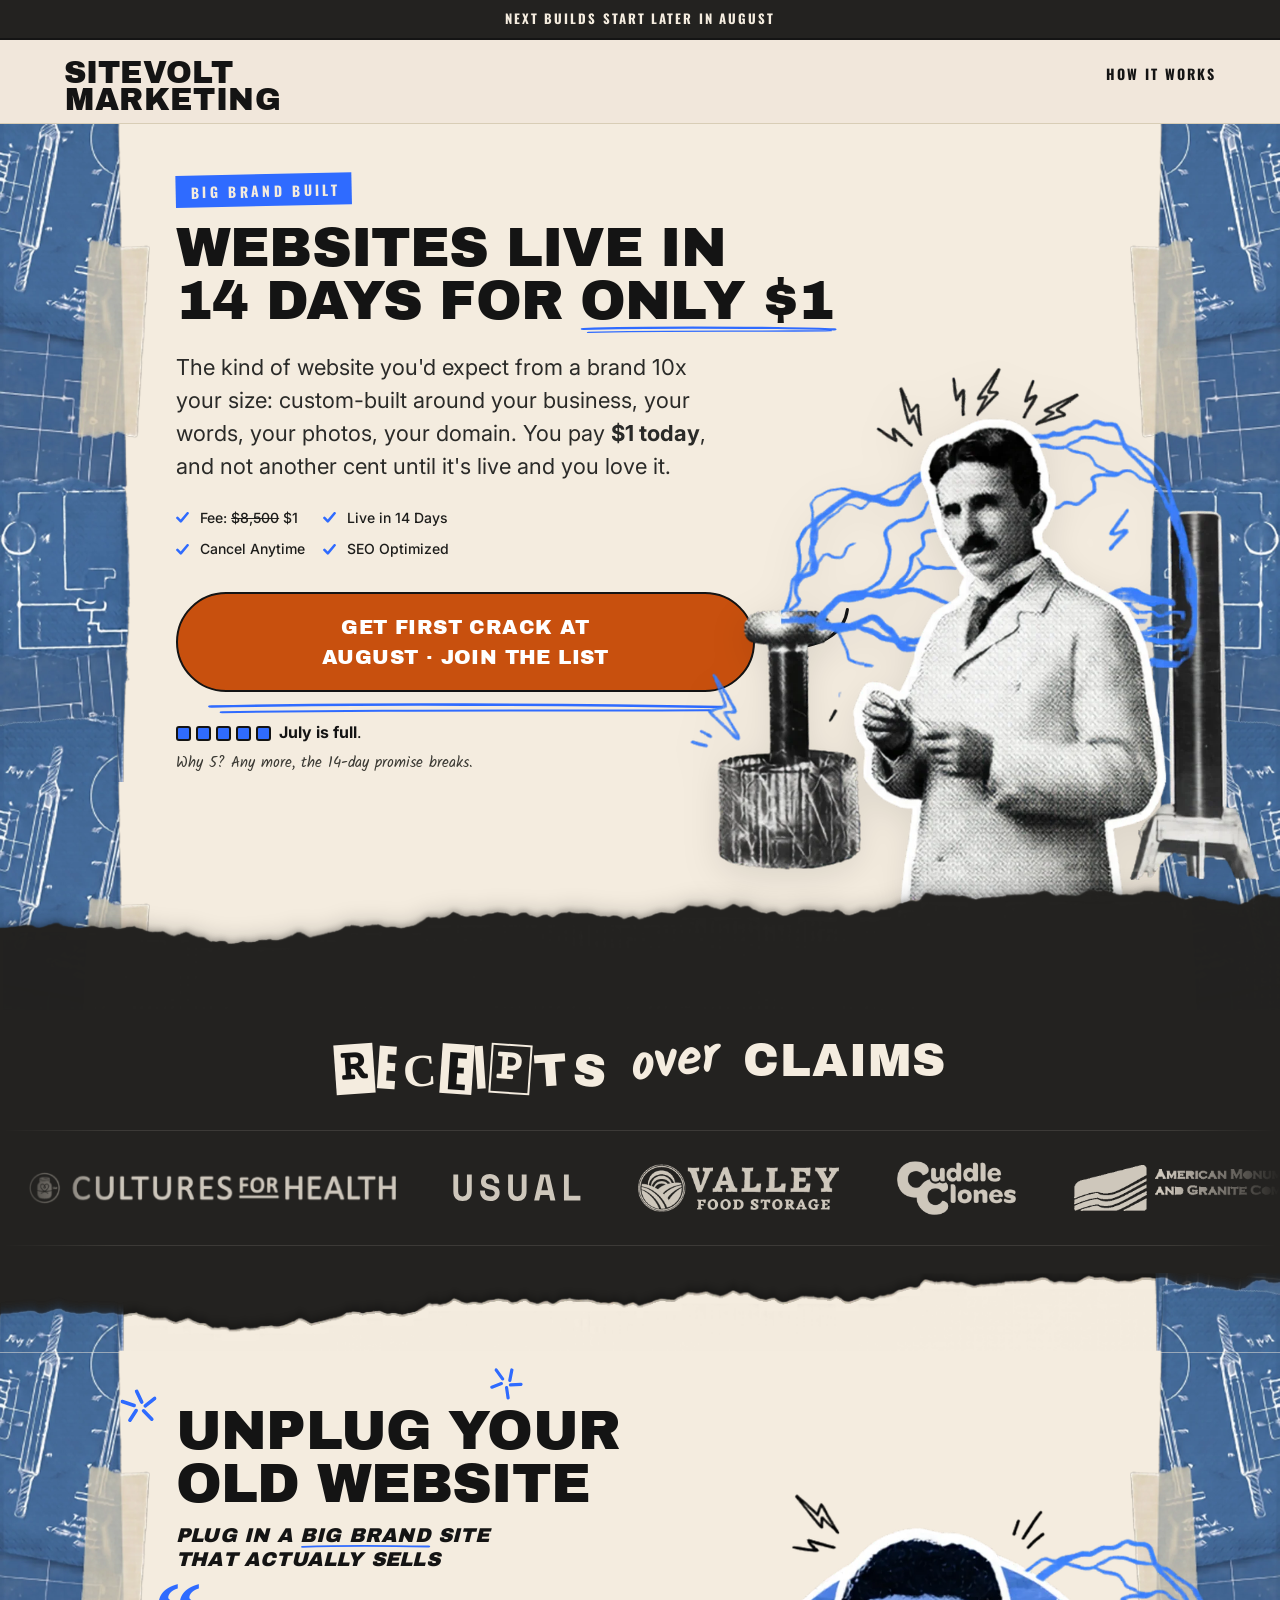
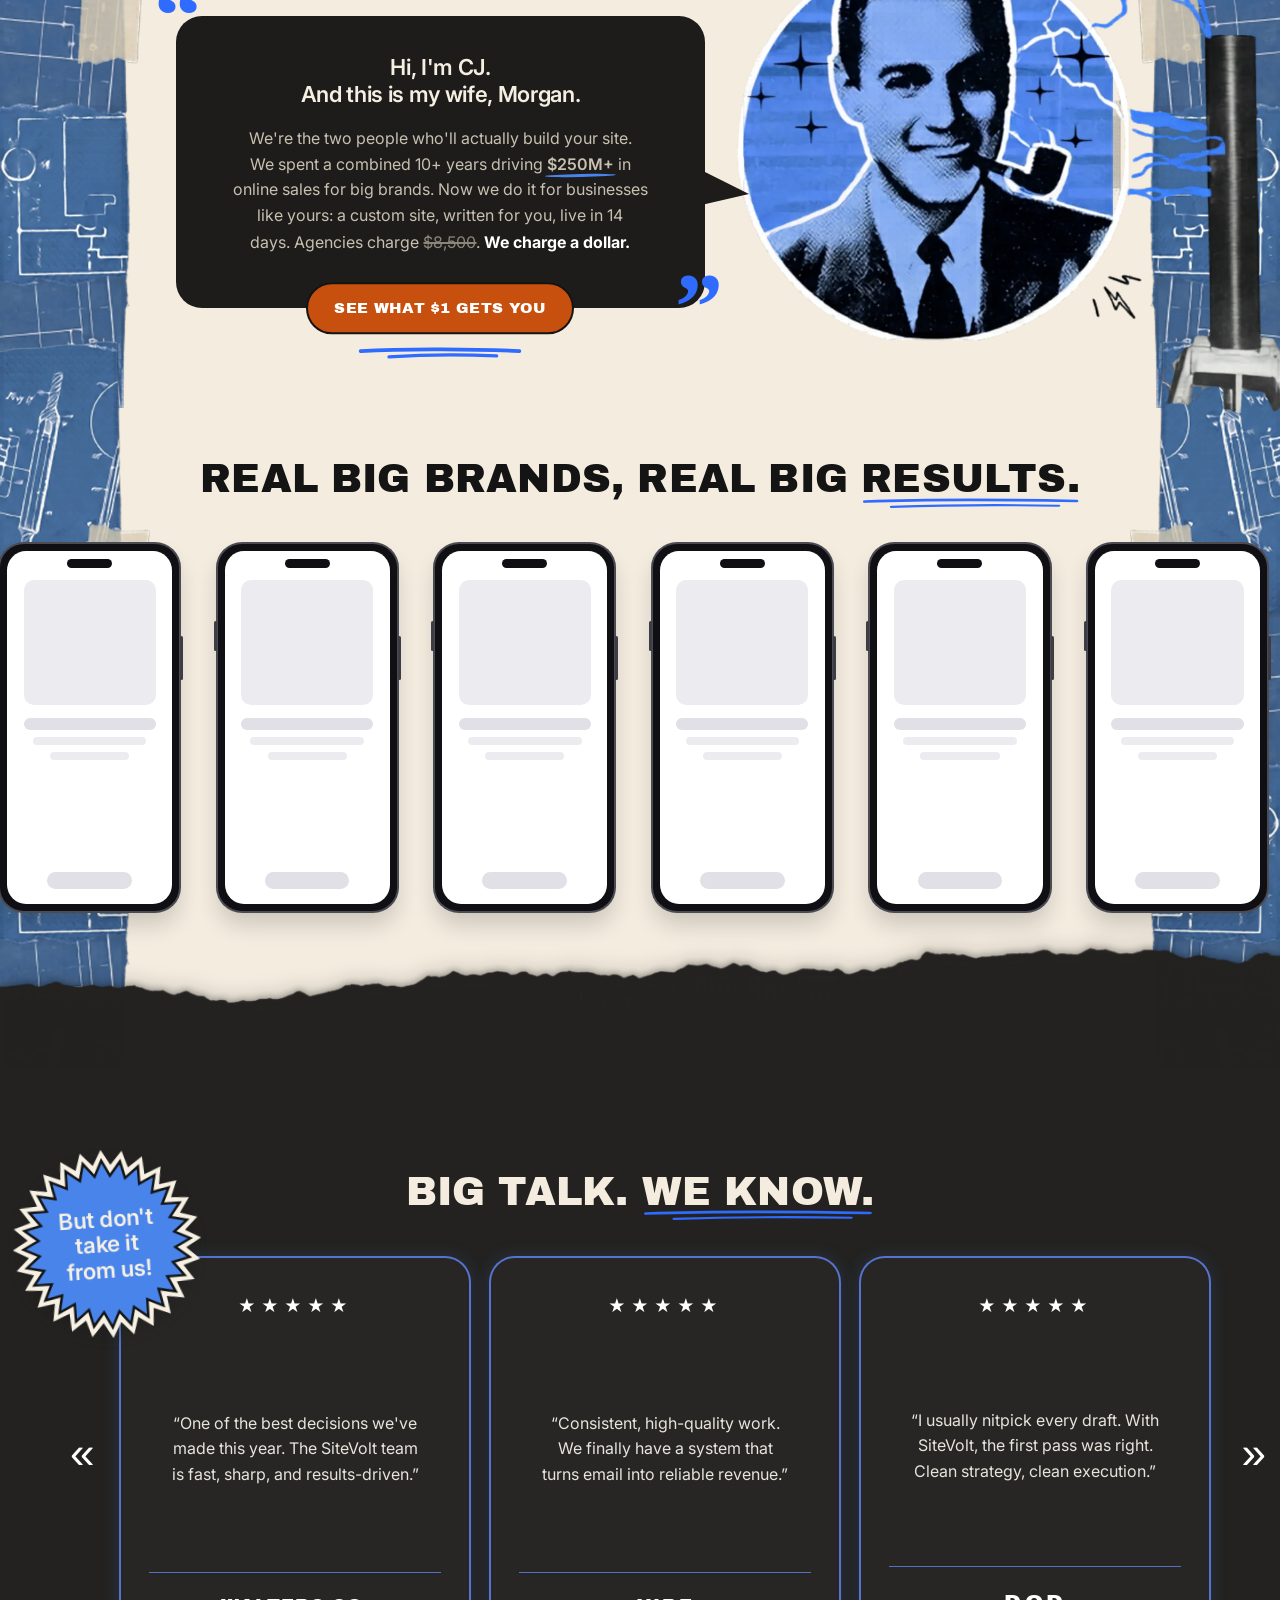
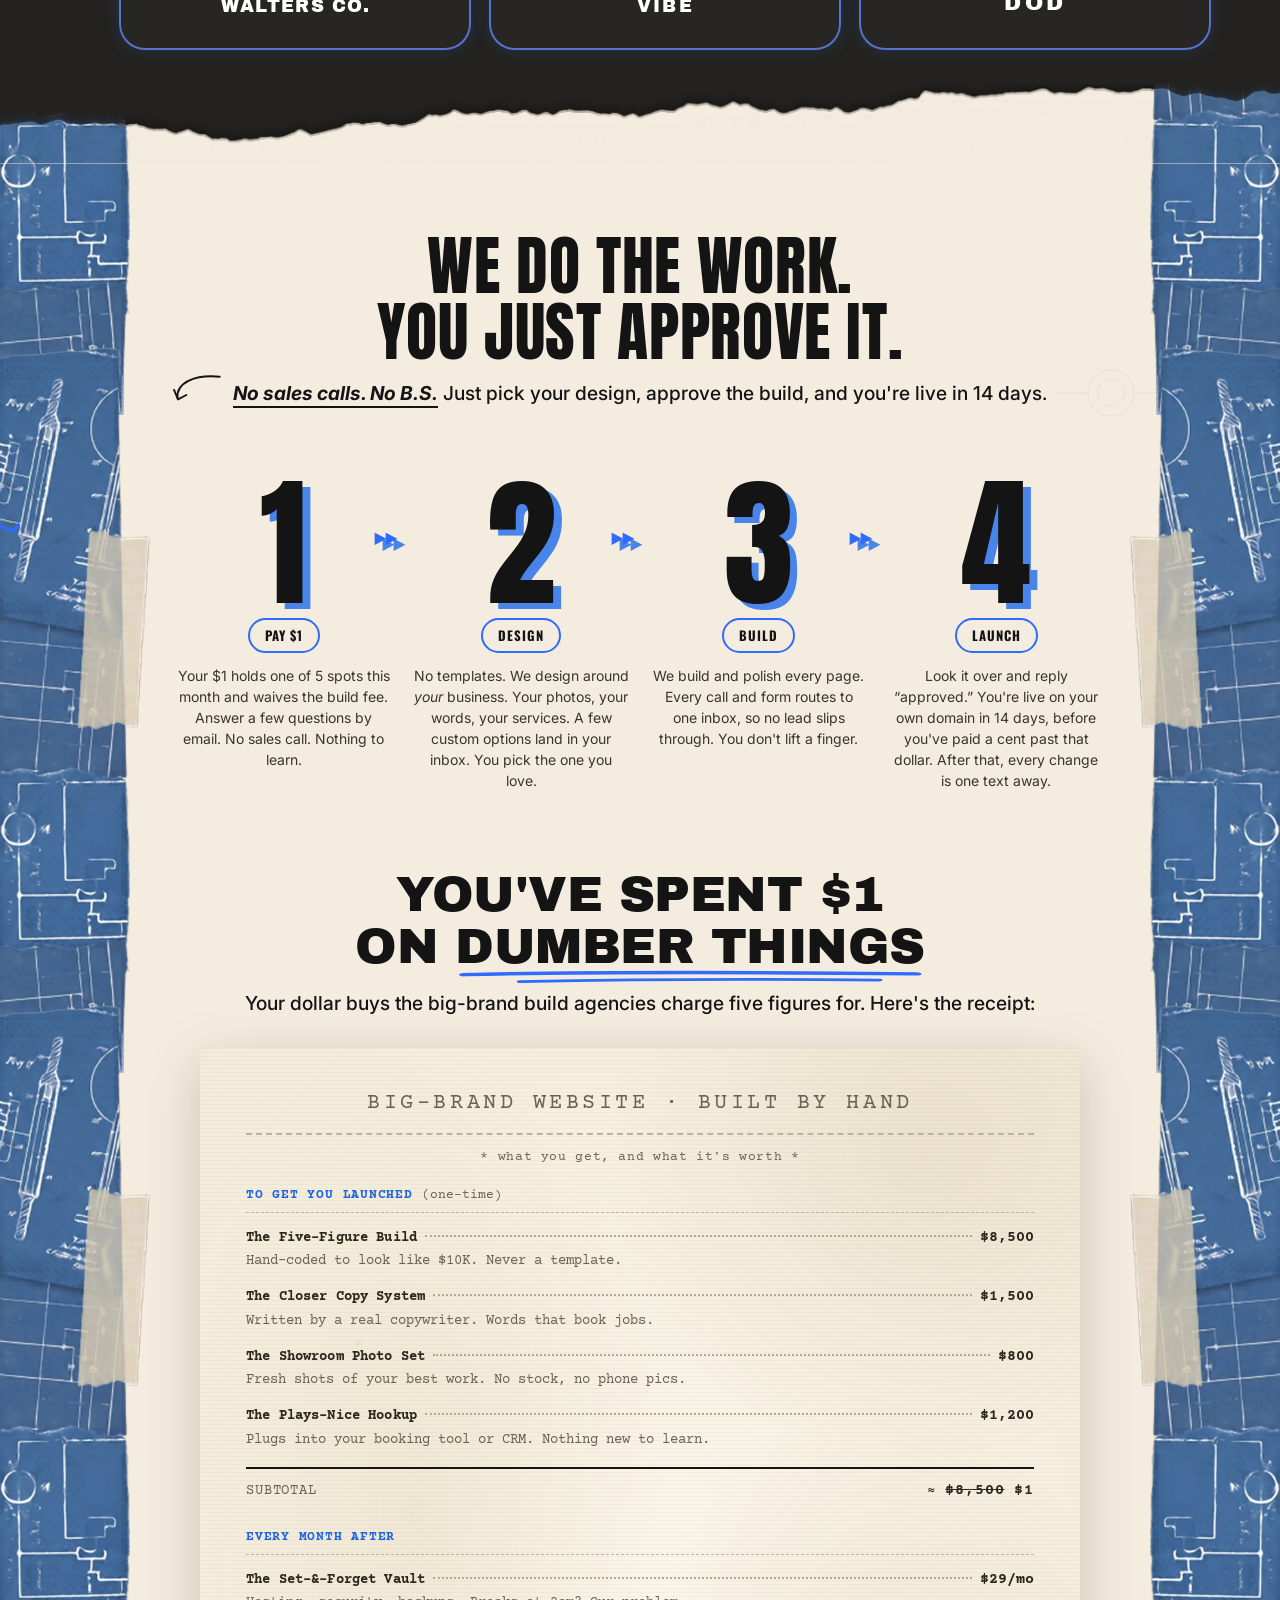
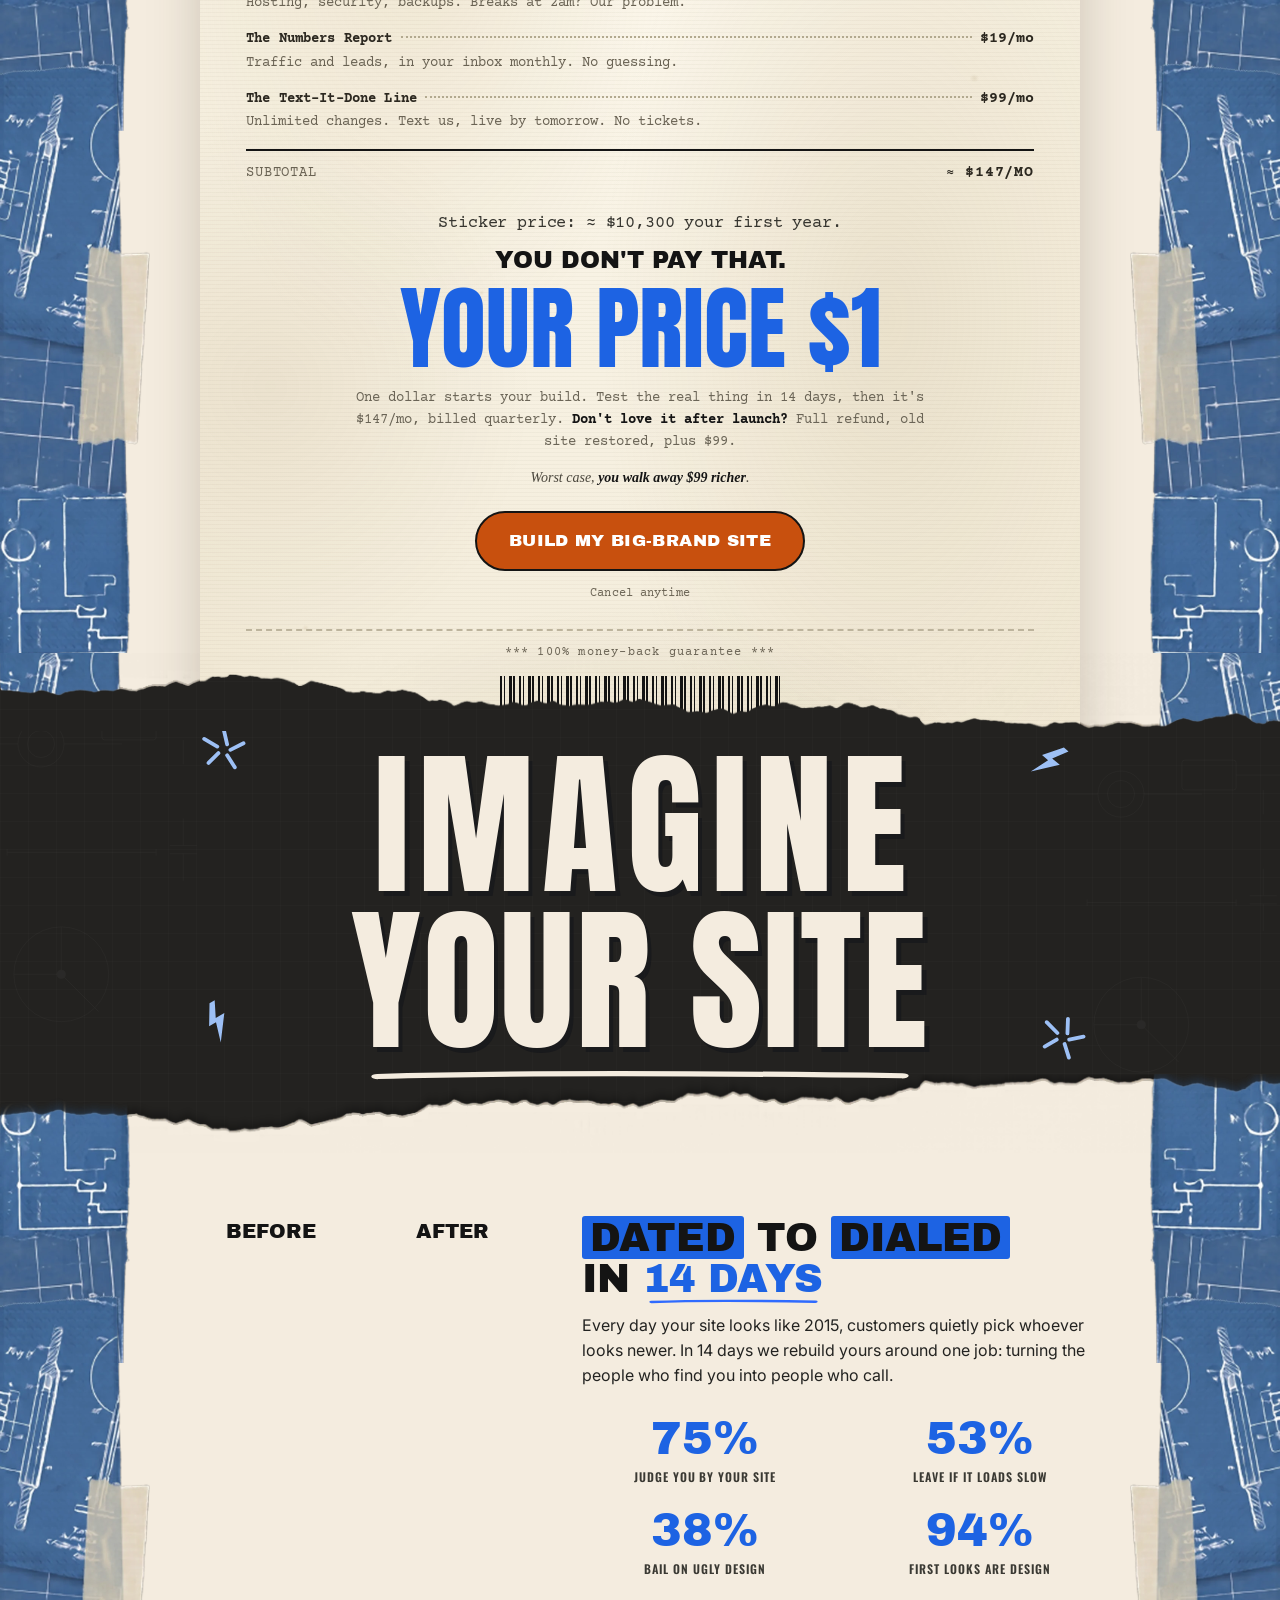
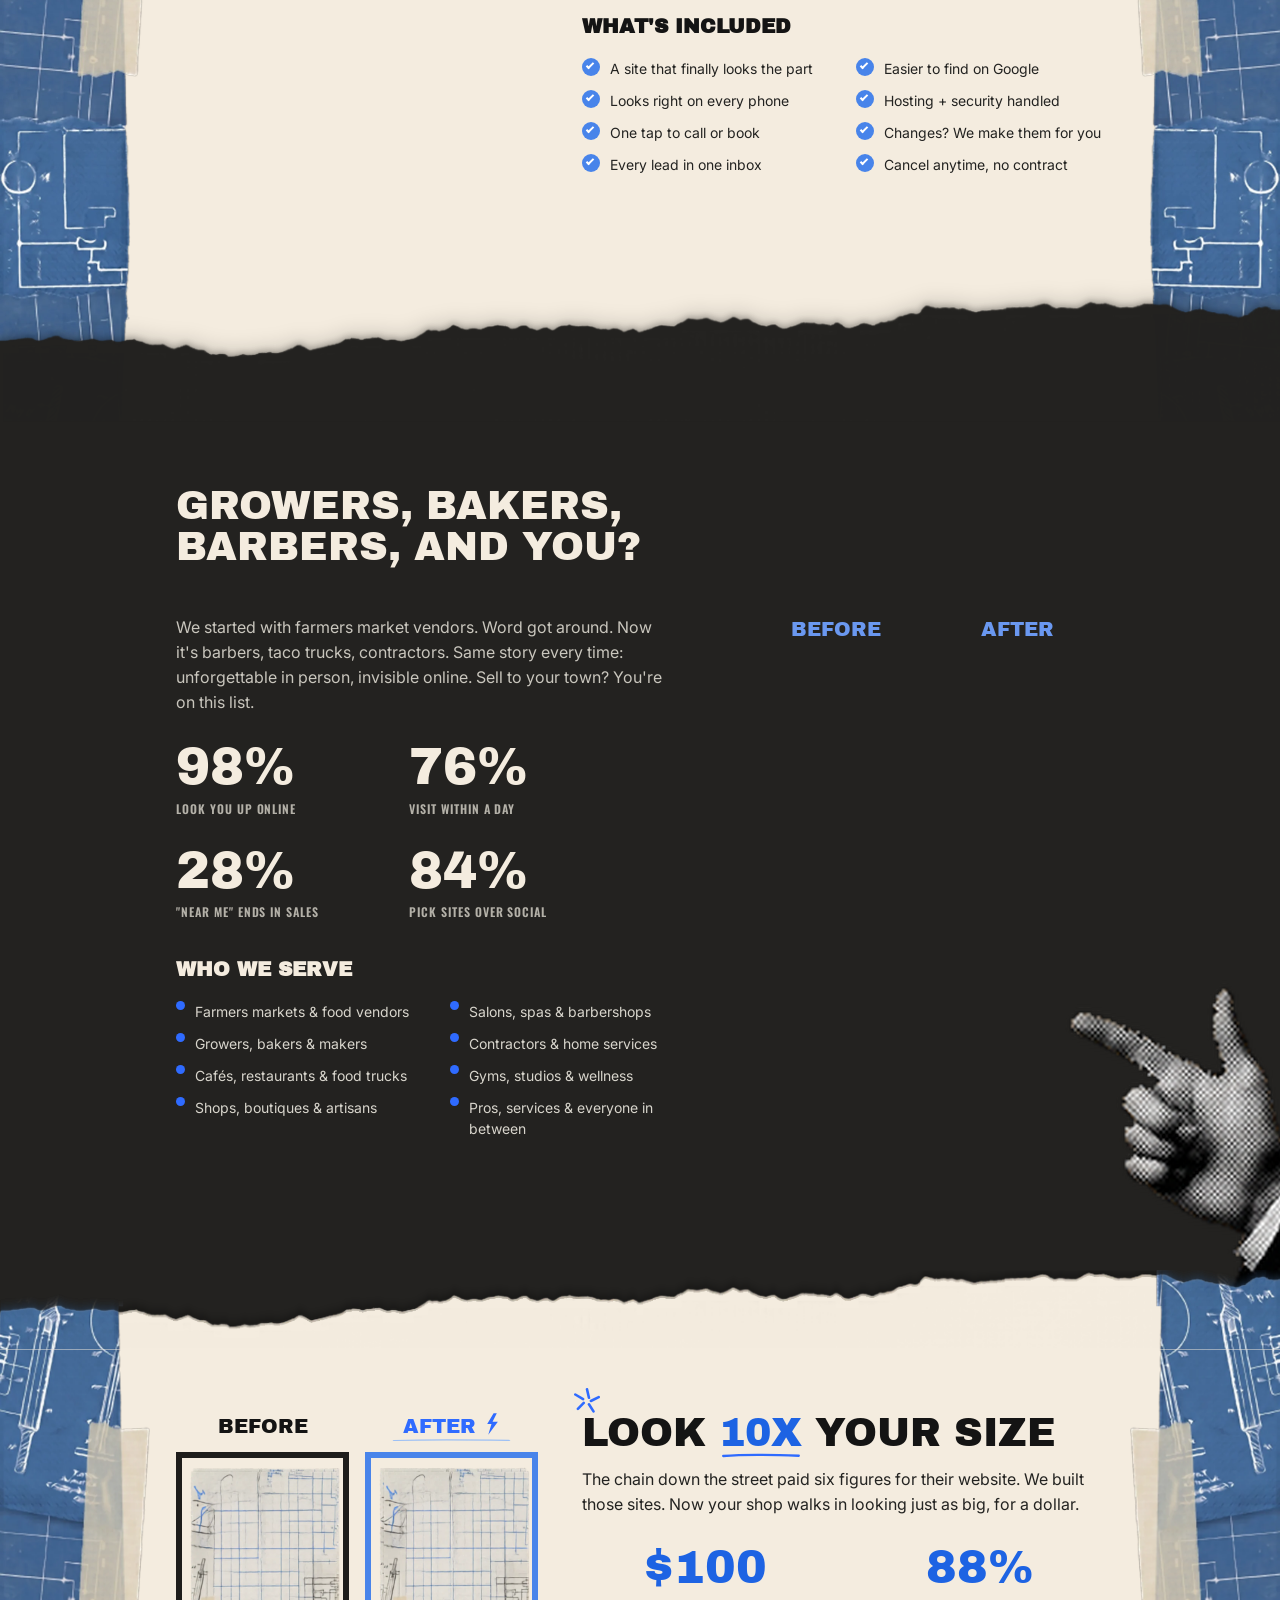
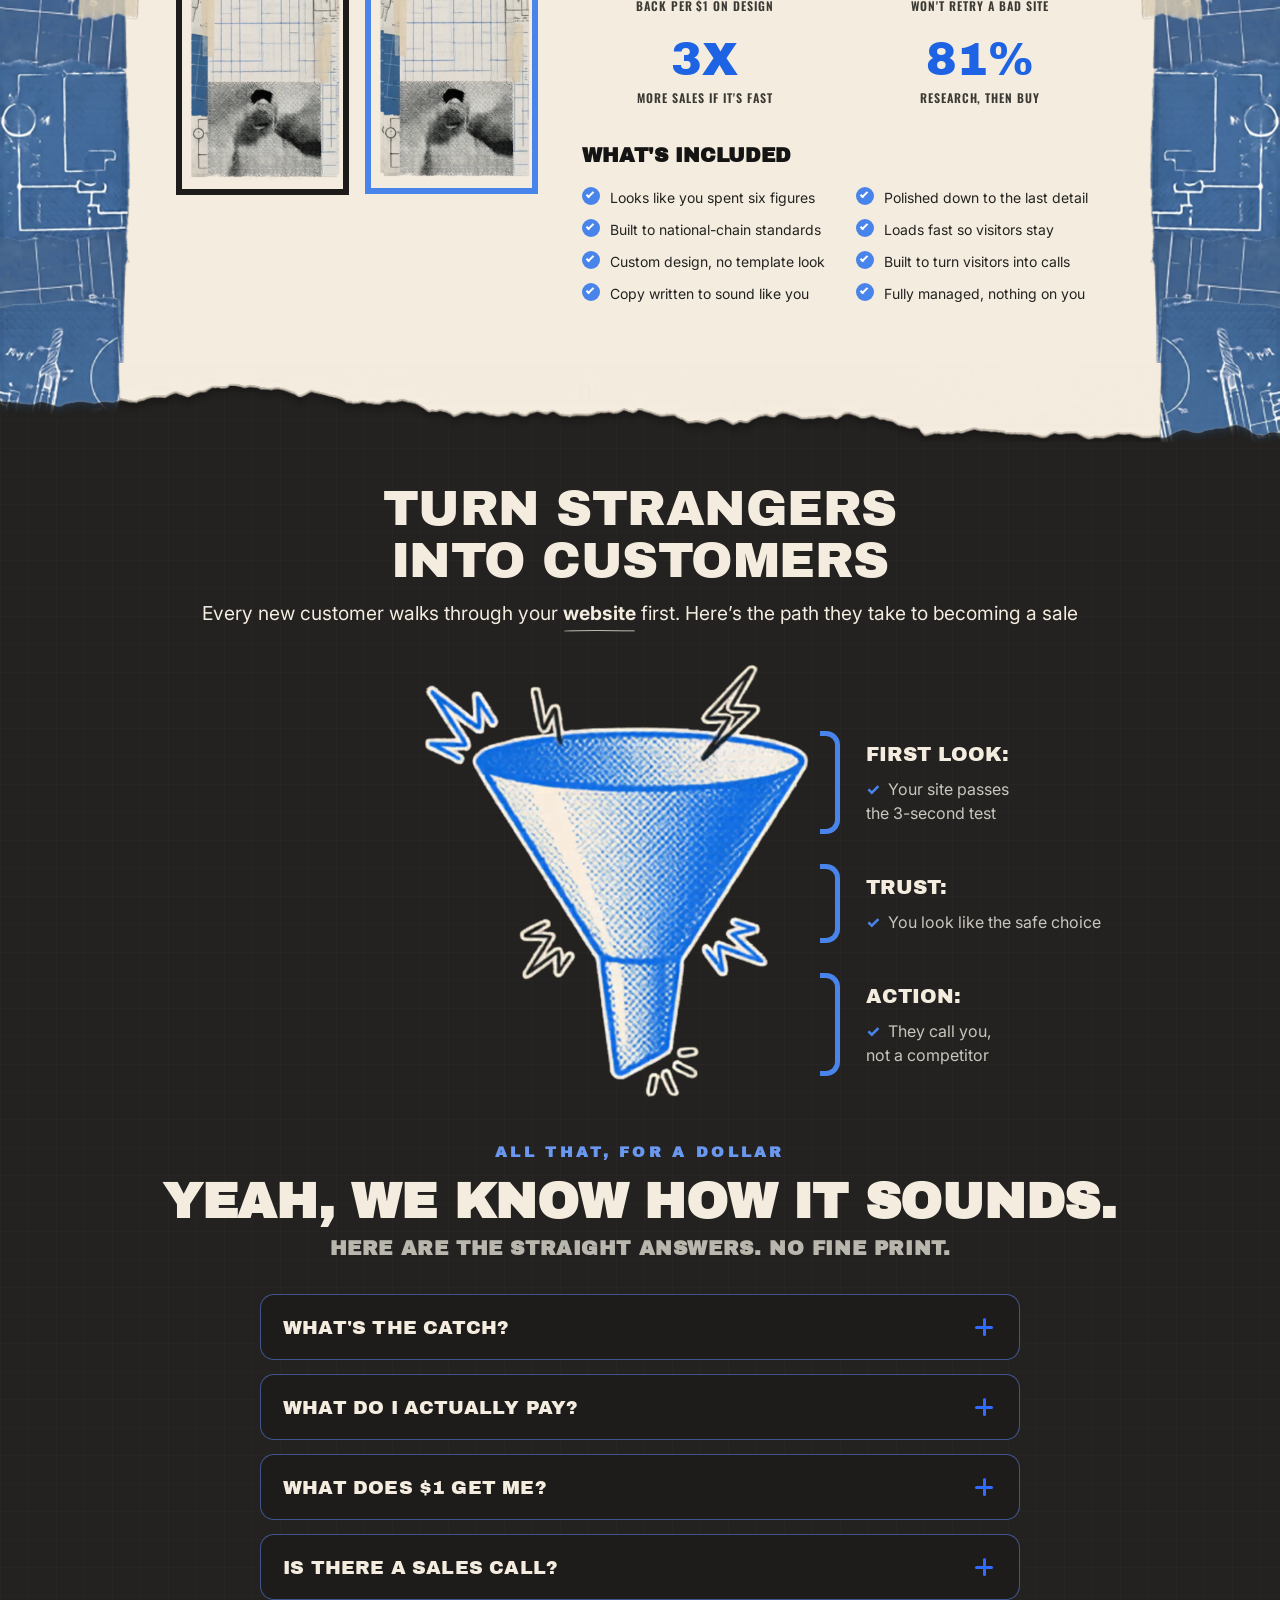
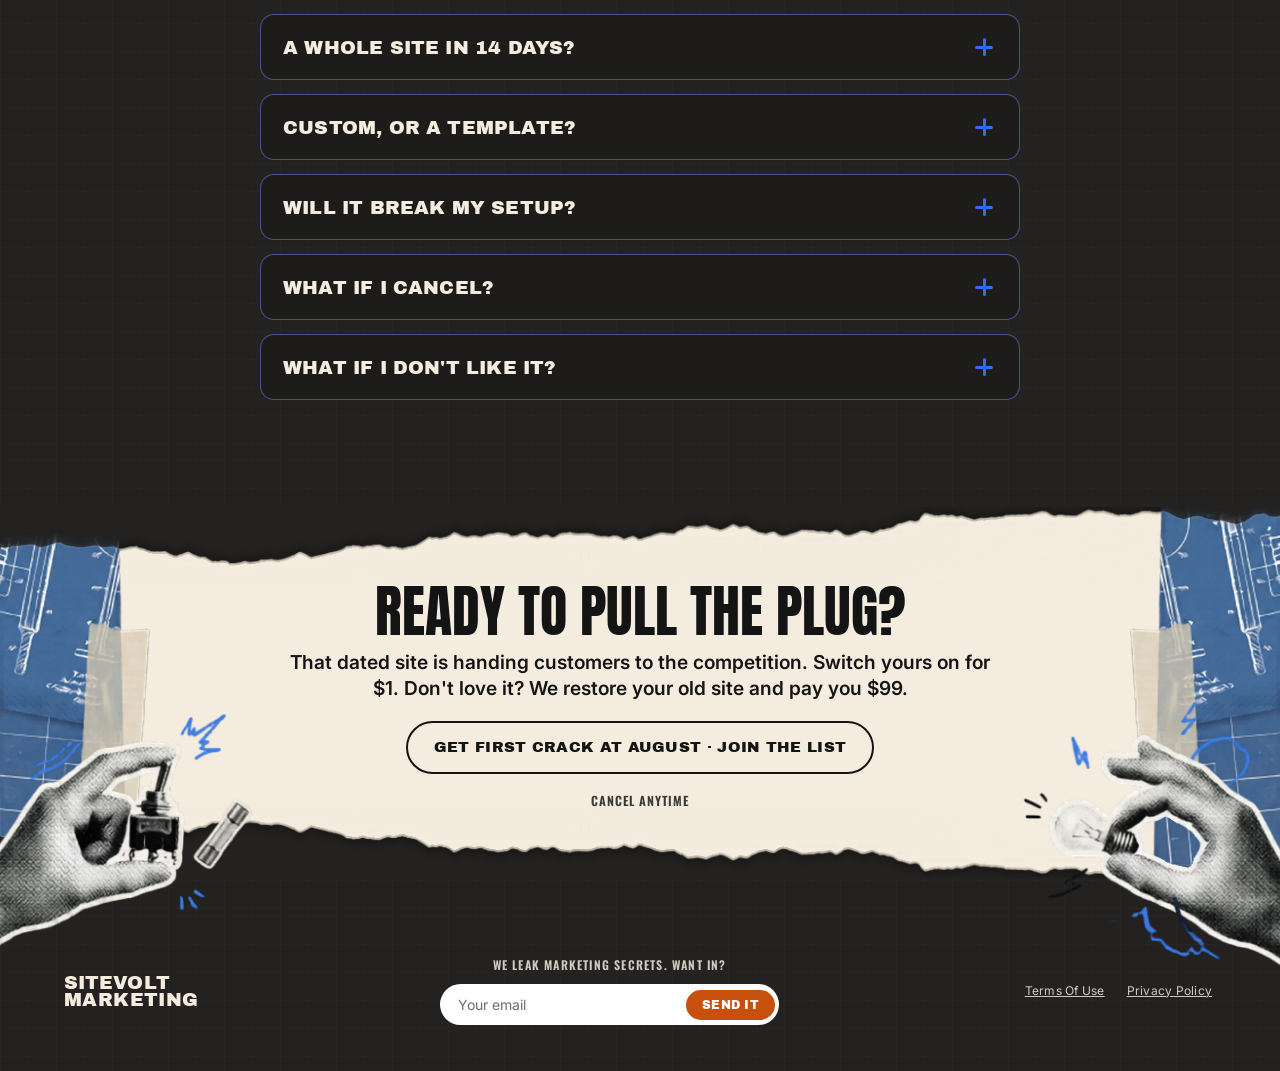
==== index.html @ 80ef8f27 "Move testimonials badge to first card corner, tighten cards, remove process Tesla - Starburst sticke" ====
<!DOCTYPE html>
<html lang="en">
<head>
  <meta charset="UTF-8" />
  <meta name="viewport" content="width=device-width, initial-scale=1.0" />
  <title>Sitevolt Marketing: A Big-Brand Website. Live in 14 Days. For $1.</title>
  <meta name="description" content="We build your whole website for $1: custom, live in 14 days, hosting and updates included from $147/mo billed quarterly. Cancel anytime. 5 builds a month." />
  <link rel="icon" href="data:image/svg+xml,%3Csvg xmlns='http://www.w3.org/2000/svg' viewBox='0 0 32 32'%3E%3Crect width='32' height='32' rx='6' fill='%23f4ecdf'/%3E%3Cpath d='M19 3 L8 18 L14 18 L10 29 L24 13 L17 13 L23 3 Z' fill='%231d63e3'/%3E%3C/svg%3E" />
  <meta property="og:type" content="website" />
  <meta property="og:title" content="Sitevolt Marketing: A Big-Brand Website. Live in 14 Days. For $1." />
  <meta property="og:description" content="We build your whole website for $1: custom, live in 14 days, hosting and updates included. Cancel anytime." />
  <!-- NOTE: og:image must become an absolute URL (https://yourdomain/assets/og-image.jpg) at deploy -->
  <meta property="og:image" content="assets/og-image.jpg" />
  <meta name="twitter:card" content="summary_large_image" />
  <link rel="preconnect" href="https://fonts.googleapis.com" />
  <link rel="preconnect" href="https://fonts.gstatic.com" crossorigin />
  <link href="https://fonts.googleapis.com/css2?family=Anton&family=Archivo+Black&family=Oswald:wght@500;600;700&family=Inter:wght@400;500;600;700&family=Courier+Prime:wght@400;700&family=Kalam:wght@400;700&display=swap" rel="stylesheet" />
  <link rel="stylesheet" href="styles.css?v=14" />
  <!-- The torn-edge scans + blueprint border tiles are structural chrome used
       at every band boundary (strip backgrounds AND the rip-borders carry-up
       masks). Preloading them closes the race where a tear strip paints but
       its column carry-up mask hasn't arrived yet — that window renders the
       blueprint columns cut off in a straight line instead of ripped. -->
  <link rel="preload" as="image" href="assets/torn-cream-paper.png" />
  <link rel="preload" as="image" href="assets/torn-cream-paper-flipped.png" />
  <link rel="preload" as="image" href="assets/torn-cream-paper-inverted.png" />
  <link rel="preload" as="image" href="assets/blueprint-border-left.webp" />
  <link rel="preload" as="image" href="assets/blueprint-border-right.webp" />
</head>
<body>
  <!-- ============ URGENCY BAR (live month-end countdown) ============ -->
  <!-- Full-width status strip. The clock is REAL (counts to the close of the
       active month), so it can't drift into invented scarcity. Whole bar links
       to the offer + carries data-checkout, but reads as a banner, not a button. -->
  <!-- No aria-live here on purpose: the clock re-renders every second, and a
       live region would make screen readers announce every tick. -->
  <a class="urgency" href="#final-cta" data-checkout>
    <span class="urgency__inner">
      <span class="urgency__label" data-countdown-label>July builds close in</span>
      <span class="urgency__clock" data-countdown>
        <span class="urgency__unit"><b data-cd="days">00</b><i>D</i></span>
        <span class="urgency__unit"><b data-cd="hours">00</b><i>H</i></span>
        <span class="urgency__unit"><b data-cd="mins">00</b><i>M</i></span>
        <span class="urgency__unit"><b data-cd="secs">00</b><i>S</i></span>
      </span>
    </span>
  </a>

  <!-- ============ TOPBAR ============ -->
  <header id="topbar" class="topbar">
    <div class="topbar__inner">
      <a class="wordmark" href="#hero">
        <span class="wordmark__name">SITEVOLT</span>
        <span class="wordmark__sub">MARKETING</span>
      </a>
      <nav class="topbar__nav">
        <a href="#process" class="topbar__link">HOW IT WORKS</a>
      </nav>
    </div>
  </header>

  <main>
  <!-- ============ HERO ============ -->
  <section id="hero" class="section hero">
    <div class="container hero__grid">
      <div class="hero__copy">
        <p class="eyebrow hero__eyebrow">Big Brand Built</p>
        <h1 class="hero__title hero__title--offer"><span class="hero__line1">WEBSITES LIVE IN</span><br><span class="hero__line2">14 DAYS FOR <span class="hero__ul">ONLY&nbsp;$1</span></span></h1>
        <!-- One idea per zone: the H1 owns "14 days" and "$1", the bullets own
             the proof, so the sub only has to carry "custom" + the risk reversal.
             The old middle sentence ("we build... switch it on in 14 days")
             repeated the H1 and pushed the CTA two lines further down on phones. -->
        <p class="hero__sub">The kind of website you'd expect from a brand 10x your size:
          custom-built around your business, your words, your photos, your domain. You pay
          <strong>$1 today</strong>, and not another cent until it's live and you love it.</p>
        <ul class="hero__bullets">
          <li><span class="tick" aria-hidden="true"></span><span>Fee: <s>$8,500</s> $1</span></li>
          <li><span class="tick" aria-hidden="true"></span>Live in 14 Days</li>
          <li><span class="tick" aria-hidden="true"></span>Cancel Anytime</li>
          <li><span class="tick" aria-hidden="true"></span>SEO Optimized</li>
        </ul>
        <div class="hero__cta">
          <a href="#final-cta" class="pill hero__pill" data-spot-cta data-checkout>See What $1 Gets You</a>
          <svg class="hero__arrow" viewBox="0 0 120 80" aria-hidden="true">
            <path d="M112 8 C108 38 84 58 30 64" fill="none"
                  stroke="var(--ink)" stroke-width="4.5" stroke-linecap="round"/>
            <path d="M52 48 L24 65 L54 76" fill="none" stroke="var(--ink)"
                  stroke-width="4.5" stroke-linecap="round" stroke-linejoin="round"/>
          </svg>
        </div>
        <p class="hero__trust hero__trust--meter"><span class="spot-meter" role="img" data-spot-meter aria-label="Limited build spots each month"><span class="spot"></span><span class="spot"></span><span class="spot"></span><span class="spot"></span><span class="spot"></span></span><strong data-spot-phrase>Only 5 builds a month</strong>.</p>
        <p class="hero__why">Why 5? Any more, the 14-day promise breaks.</p>
      </div>
      <div class="hero__art">
        <img src="assets/sitevolt-hero-illustration-right.webp" alt="" width="1001" height="938" fetchpriority="high" />
      </div>
    </div>
    <img class="hero__rip" src="assets/hero-page-rip-charcoal.png" alt="" aria-hidden="true" width="2758" height="300" />
  </section>

  <!-- ============ TRUSTED ============ -->
  <section id="trusted" class="section trusted torn-bottom torn--cream">
    <p class="trusted__eyebrow"><span class="ransom" role="text" aria-label="Receipts"><span>R</span><span>E</span><span>C</span><span>E</span><span>I</span><span>P</span><span>T</span><span>S</span></span> <span class="scribble">over</span> CLAIMS</p>
    <div class="trusted__band">
      <!-- scrolling proof banner: the track holds two identical copies of the
           logo list and slides left by exactly one copy's width, looping
           seamlessly. The second copy is decorative (aria-hidden, empty alt).
           No loading="lazy" here: logos sliding into view mid-scroll would
           pop in late. -->
      <div class="trusted__marquee">
        <div class="trusted__track">
          <ul class="trusted__logos">
            <li class="tlogo"><img src="assets/logos/cultures-for-health.png" alt="Cultures for Health" decoding="async" width="390" height="34"></li>
            <li class="tlogo tlogo--wine"><img src="assets/logos/usual-wines.svg" alt="Usual Wines" decoding="async" width="132" height="28"></li>
            <li class="tlogo tlogo--valley"><img src="assets/logos/valley-food-storage.png" alt="Valley Food Storage" decoding="async" width="297" height="71"></li>
            <li class="tlogo tlogo--cuddle"><img src="assets/logos/cuddle-clones.png" alt="Cuddle Clones" decoding="async" width="399" height="180"></li>
            <li class="tlogo tlogo--amg"><img src="assets/logos/american-monument-granite.png" alt="American Monument &amp; Granite Co." decoding="async" width="710" height="134"></li>
          </ul>
          <ul class="trusted__logos" aria-hidden="true">
            <li class="tlogo"><img src="assets/logos/cultures-for-health.png" alt="" decoding="async" width="390" height="34"></li>
            <li class="tlogo tlogo--wine"><img src="assets/logos/usual-wines.svg" alt="" decoding="async" width="132" height="28"></li>
            <li class="tlogo tlogo--valley"><img src="assets/logos/valley-food-storage.png" alt="" decoding="async" width="297" height="71"></li>
            <li class="tlogo tlogo--cuddle"><img src="assets/logos/cuddle-clones.png" alt="" decoding="async" width="399" height="180"></li>
            <li class="tlogo tlogo--amg"><img src="assets/logos/american-monument-granite.png" alt="" decoding="async" width="710" height="134"></li>
          </ul>
        </div>
      </div>
    </div>
  </section>

  <!-- blueprint side borders frame this whole cream band (dialed-in → real-results) -->
  <div class="bp-band">
  <!-- continues the border columns up over the trusted panel's cream tear,
       so the blueprints rip away with the page -->
  <span class="bp-band__rip-borders" aria-hidden="true"></span>

  <!-- ============ DIALED-IN ============ -->
  <section id="dialed-in" class="section dialed-in">
    <div class="container dialed__wrap">
      <div class="dialed__head">
        <svg class="dialed__spark dialed__spark--left" viewBox="0 0 40 40" aria-hidden="true"><path d="M20 2 L23 15 M38 14 L26 20 M30 36 L23 25 M6 32 L15 23 M2 10 L14 17" fill="none" stroke="#2f6bff" stroke-width="4" stroke-linecap="round"/></svg>
        <svg class="dialed__spark dialed__spark--top" viewBox="0 0 40 40" aria-hidden="true"><path d="M20 2 L23 15 M38 14 L26 20 M30 36 L23 25 M6 32 L15 23 M2 10 L14 17" fill="none" stroke="#2f6bff" stroke-width="4" stroke-linecap="round"/></svg>
        <h2 class="dialed__title">UNPLUG YOUR<br>OLD WEBSITE</h2>
        <p class="dialed__kicker">PLUG IN A <span class="dialed__kicker-ul">BIG BRAND</span> SITE <br class="dialed__kicker-br">THAT ACTUALLY SELLS</p>
      </div>
      <div class="dialed__bubble">
        <span class="quote-mark quote-mark--open" aria-hidden="true">&ldquo;</span>
        <p class="dialed__body">Hi, I'm CJ. <br class="dialed__body-br">And this is my wife, Morgan.</p>
        <p class="dialed__body dialed__body--turn">We're the two people who'll actually build your site. We spent a combined 10+ years driving <span class="ul-blue">$250M+</span> in online sales for big brands. Now we do it for businesses like yours: a custom site, written for you, live in 14 days. Agencies charge <s>$8,500</s>. <strong>We charge a dollar.</strong></p>
        <span class="quote-mark quote-mark--close" aria-hidden="true">&rdquo;</span>
        <a href="#final-cta" class="pill dialed__pill" data-checkout>SEE WHAT $1 GETS YOU</a>
        <svg class="dialed__pill-swash" viewBox="0 0 180 14" aria-hidden="true"><path d="M6 5 C56 2 130 3 174 5" fill="none" stroke="#2f6bff" stroke-width="4" stroke-linecap="round"/><path d="M36 11 C84 8 124 9 150 10" fill="none" stroke="#2f6bff" stroke-width="3.5" stroke-linecap="round"/></svg>
      </div>
      <div class="dialed__art">
        <img src="assets/sitevolt-services-portrait.webp" alt="" width="914" height="885" loading="lazy" decoding="async" />
      </div>
    </div>
  </section>

  <!-- ============ REAL RESULTS ============ -->
  <section id="real-results" class="section real-results">
    <div class="container">
      <h2 class="rr__title">REAL BIG BRANDS, REAL BIG <span class="rr__ul">RESULTS.</span></h2>
    </div>
    <!-- banner marquee: the track holds two identical phone sets and slides
         exactly one set-width before looping, so the row drifts left forever
         with no visible seam — phones exit the left edge and come back around
         the right. Full-bleed sibling of .container so it spans the viewport.
         All placeholder art → the whole strip is aria-hidden. -->
    <div class="rr__marquee" aria-hidden="true">
      <div class="rr__track">
        <div class="rr__set">
          <figure class="rr__phone"><div class="rr__screen"><span class="rr__ph-notch"></span><span class="rr__ph-block"></span><span class="rr__ph-line rr__ph-line--lg"></span><span class="rr__ph-line"></span><span class="rr__ph-line rr__ph-line--sm"></span><span class="rr__ph-btn"></span></div></figure>
          <figure class="rr__phone"><div class="rr__screen"><span class="rr__ph-notch"></span><span class="rr__ph-block"></span><span class="rr__ph-line rr__ph-line--lg"></span><span class="rr__ph-line"></span><span class="rr__ph-line rr__ph-line--sm"></span><span class="rr__ph-btn"></span></div></figure>
          <figure class="rr__phone"><div class="rr__screen"><span class="rr__ph-notch"></span><span class="rr__ph-block"></span><span class="rr__ph-line rr__ph-line--lg"></span><span class="rr__ph-line"></span><span class="rr__ph-line rr__ph-line--sm"></span><span class="rr__ph-btn"></span></div></figure>
          <figure class="rr__phone"><div class="rr__screen"><span class="rr__ph-notch"></span><span class="rr__ph-block"></span><span class="rr__ph-line rr__ph-line--lg"></span><span class="rr__ph-line"></span><span class="rr__ph-line rr__ph-line--sm"></span><span class="rr__ph-btn"></span></div></figure>
          <figure class="rr__phone"><div class="rr__screen"><span class="rr__ph-notch"></span><span class="rr__ph-block"></span><span class="rr__ph-line rr__ph-line--lg"></span><span class="rr__ph-line"></span><span class="rr__ph-line rr__ph-line--sm"></span><span class="rr__ph-btn"></span></div></figure>
          <figure class="rr__phone"><div class="rr__screen"><span class="rr__ph-notch"></span><span class="rr__ph-block"></span><span class="rr__ph-line rr__ph-line--lg"></span><span class="rr__ph-line"></span><span class="rr__ph-line rr__ph-line--sm"></span><span class="rr__ph-btn"></span></div></figure>
          <figure class="rr__phone"><div class="rr__screen"><span class="rr__ph-notch"></span><span class="rr__ph-block"></span><span class="rr__ph-line rr__ph-line--lg"></span><span class="rr__ph-line"></span><span class="rr__ph-line rr__ph-line--sm"></span><span class="rr__ph-btn"></span></div></figure>
          <figure class="rr__phone"><div class="rr__screen"><span class="rr__ph-notch"></span><span class="rr__ph-block"></span><span class="rr__ph-line rr__ph-line--lg"></span><span class="rr__ph-line"></span><span class="rr__ph-line rr__ph-line--sm"></span><span class="rr__ph-btn"></span></div></figure>
        </div>
        <div class="rr__set">
          <figure class="rr__phone"><div class="rr__screen"><span class="rr__ph-notch"></span><span class="rr__ph-block"></span><span class="rr__ph-line rr__ph-line--lg"></span><span class="rr__ph-line"></span><span class="rr__ph-line rr__ph-line--sm"></span><span class="rr__ph-btn"></span></div></figure>
          <figure class="rr__phone"><div class="rr__screen"><span class="rr__ph-notch"></span><span class="rr__ph-block"></span><span class="rr__ph-line rr__ph-line--lg"></span><span class="rr__ph-line"></span><span class="rr__ph-line rr__ph-line--sm"></span><span class="rr__ph-btn"></span></div></figure>
          <figure class="rr__phone"><div class="rr__screen"><span class="rr__ph-notch"></span><span class="rr__ph-block"></span><span class="rr__ph-line rr__ph-line--lg"></span><span class="rr__ph-line"></span><span class="rr__ph-line rr__ph-line--sm"></span><span class="rr__ph-btn"></span></div></figure>
          <figure class="rr__phone"><div class="rr__screen"><span class="rr__ph-notch"></span><span class="rr__ph-block"></span><span class="rr__ph-line rr__ph-line--lg"></span><span class="rr__ph-line"></span><span class="rr__ph-line rr__ph-line--sm"></span><span class="rr__ph-btn"></span></div></figure>
          <figure class="rr__phone"><div class="rr__screen"><span class="rr__ph-notch"></span><span class="rr__ph-block"></span><span class="rr__ph-line rr__ph-line--lg"></span><span class="rr__ph-line"></span><span class="rr__ph-line rr__ph-line--sm"></span><span class="rr__ph-btn"></span></div></figure>
          <figure class="rr__phone"><div class="rr__screen"><span class="rr__ph-notch"></span><span class="rr__ph-block"></span><span class="rr__ph-line rr__ph-line--lg"></span><span class="rr__ph-line"></span><span class="rr__ph-line rr__ph-line--sm"></span><span class="rr__ph-btn"></span></div></figure>
          <figure class="rr__phone"><div class="rr__screen"><span class="rr__ph-notch"></span><span class="rr__ph-block"></span><span class="rr__ph-line rr__ph-line--lg"></span><span class="rr__ph-line"></span><span class="rr__ph-line rr__ph-line--sm"></span><span class="rr__ph-btn"></span></div></figure>
          <figure class="rr__phone"><div class="rr__screen"><span class="rr__ph-notch"></span><span class="rr__ph-block"></span><span class="rr__ph-line rr__ph-line--lg"></span><span class="rr__ph-line"></span><span class="rr__ph-line rr__ph-line--sm"></span><span class="rr__ph-btn"></span></div></figure>
        </div>
      </div>
    </div>
  </section>

  </div><!-- /.bp-band -->

  <!-- ============ TESTIMONIALS ============ -->
  <section id="testimonials" class="section testimonials dark-bg torn-bottom torn--cream">
    <!-- structural page-chrome: no loading="lazy" — a late/lazy rip leaves the
         band ending in a razor-straight edge until Chrome decodes it.
         Same charcoal tear scan as the hero/case-b page rips. -->
    <img class="tst__rip" src="assets/hero-page-rip-charcoal.png" alt="" aria-hidden="true" width="2758" height="300" decoding="async" />
    <!-- blue starburst seal (ex-DYK badge) slapped over the tear, top-right -->
    <div class="tst__sticker" aria-hidden="true"><span>But don't take it from&nbsp;us!</span></div>
    <!-- hand-off heading: owns the brag the results band above just made, so
         the starburst's "But don't take it from us!" reads as the rebuttal
         that tees up the client cards -->
    <div class="container">
      <h2 class="tst__title">BIG TALK. <span class="tst__ul">WE KNOW.</span></h2>
    </div>
    <div class="container tst__wrap">
      <button class="tst__arrow tst__arrow--prev" type="button" aria-label="Previous testimonials">«</button>
      <div class="tst__cards">
        <article class="tcard">
          <div class="tcard__stars">★★★★★</div>
          <p class="tcard__quote">“One of the best decisions we've made this year. The
            SiteVolt team is fast, sharp, and results-driven.”</p>
          <div class="tcard__brand">WALTERS CO.</div>
        </article>
        <article class="tcard">
          <div class="tcard__stars">★★★★★</div>
          <p class="tcard__quote">“Consistent, high-quality work. We finally have a system
            that turns email into reliable revenue.”</p>
          <div class="tcard__brand tcard__brand--vibe">VIBE</div>
        </article>
        <article class="tcard">
          <div class="tcard__stars">★★★★★</div>
          <p class="tcard__quote">“I usually nitpick every draft. With SiteVolt, the first
            pass was right. Clean strategy, clean execution.”</p>
          <div class="tcard__brand tcard__brand--dod">DOD</div>
        </article>
      </div>
      <button class="tst__arrow tst__arrow--next" type="button" aria-label="Next testimonials">»</button>
    </div>
  </section>

  <!-- blueprint side borders frame this cream band too (process intro → offer);
       the testimonials' cream tear opens them at the top, the data-driven tear closes them -->
  <div class="bp-band">
  <!-- continues the border columns up over the testimonials panel's cream tear,
       so the blueprints rip away with the page -->
  <span class="bp-band__rip-borders" aria-hidden="true"></span>

  <!-- ============ PROCESS ============ -->
  <section id="process" class="section process">
    <div class="proc__intro">
      <div class="scrap scrap--draw scrap--proc-intro" aria-hidden="true"></div>
      <div class="container proc__intro-inner">
        <h2 class="proc__title">WE DO THE WORK.<br>YOU JUST APPROVE IT.</h2>
        <p class="proc__sub">
          <svg class="proc__arrow" viewBox="0 0 90 60" aria-hidden="true">
            <path d="M84 6 C40 2 6 16 8 44" fill="none" stroke="var(--ink)" stroke-width="3.5" stroke-linecap="round"/>
            <path d="M2 30 L9 47 L24 39" fill="none" stroke="var(--ink)" stroke-width="3.5" stroke-linecap="round" stroke-linejoin="round"/>
          </svg>
          <em class="proc__adv">No sales calls. No B.S.</em> <span class="proc__sub-rest">Just pick your design, approve the build, and you're live in 14 days.</span>
        </p>
      </div>
    </div>

    <div class="proc__steps-wrap">
      <div class="container proc__steps-inner">
        <svg class="proc__squiggle" viewBox="0 0 60 40" aria-hidden="true"><path d="M4 30 C14 10 22 34 32 14 C40 2 48 24 56 8" fill="none" stroke="#2f6bff" stroke-width="3.5" stroke-linecap="round"/></svg>
        <svg class="proc__bolt" viewBox="0 0 30 44" aria-hidden="true"><path d="M18 2 L6 22 L14 22 L8 42 L26 18 L16 18 L24 2 Z" fill="#2f6bff"/></svg>
        <ol class="proc__steps">
          <li class="pstep">
            <div class="pstep__num">1</div>
            <span class="pstep__label">PAY $1</span>
            <p class="pstep__desc">Your $1 holds one of 5 spots this month and waives the build fee. Answer a few questions by email. No sales call. Nothing to learn.</p>
          </li>
          <li class="pstep">
            <div class="pstep__num">2</div>
            <span class="pstep__label">DESIGN</span>
            <p class="pstep__desc">No templates. We design around <em>your</em> business. Your photos, your words, your services. A few custom options land in your inbox. You pick the one you love.</p>
          </li>
          <li class="pstep">
            <div class="pstep__num">3</div>
            <span class="pstep__label">BUILD</span>
            <p class="pstep__desc">We build and polish every page. Every call and form routes to one inbox, so no lead slips through. You don't lift a finger.</p>
          </li>
          <li class="pstep">
            <div class="pstep__num">4</div>
            <span class="pstep__label">LAUNCH</span>
            <p class="pstep__desc">Look it over and reply &ldquo;approved.&rdquo; You're live on your own domain in 14 days, before you've paid a cent past that dollar. After that, every change is one text away.</p>
          </li>
        </ol>
      </div>
    </div>
  </section>

  <!-- ============ THE OFFER (value stack) ============ -->
  <section id="offer" class="section offer">
    <div class="container">
      <h2 class="offer__title">YOU'VE SPENT $1<br>ON <span class="rr__ul">DUMBER THINGS</span></h2>
      <p class="offer__sub">Your dollar buys the big-brand build agencies charge five figures for. Here's&nbsp;the&nbsp;receipt:</p>
      <div class="offer__receipt">
       <div class="offer__card">
        <div class="rcpt__head">
          <p class="rcpt__tag"><span class="rcpt__tag-part">Big-brand website</span><span class="rcpt__sep"> &middot; </span><span class="rcpt__tag-part">built by hand</span></p>
          <hr class="rcpt__rule">
          <p class="rcpt__caption">*&nbsp;what you get, and what it's worth&nbsp;*</p>
        </div>

        <p class="offer__sched-label">To get you launched <span>(one-time)</span></p>
        <ul class="offer__menu">
          <li><span class="offer__row"><span class="offer__item">The Five-Figure Build</span><span class="offer__dots"></span><span class="offer__price">$8,500</span></span><span class="offer__desc">Hand-coded to look like $10K. Never a template.</span></li>
          <li><span class="offer__row"><span class="offer__item">The Closer Copy System</span><span class="offer__dots"></span><span class="offer__price">$1,500</span></span><span class="offer__desc">Written by a real copywriter. Words that book jobs.</span></li>
          <li><span class="offer__row"><span class="offer__item">The Showroom Photo Set</span><span class="offer__dots"></span><span class="offer__price">$800</span></span><span class="offer__desc">Fresh shots of your best work. No stock, no phone pics.</span></li>
          <li><span class="offer__row"><span class="offer__item">The Plays-Nice Hookup</span><span class="offer__dots"></span><span class="offer__price">$1,200</span></span><span class="offer__desc">Plugs into your booking tool or CRM. Nothing new to learn.</span></li>
        </ul>
        <p class="offer__total">&approx; <b><s>$8,500</s> $1</b></p>

        <p class="offer__sched-label">Every month after</p>
        <ul class="offer__menu">
          <li><span class="offer__row"><span class="offer__item">The Set-&amp;-Forget Vault</span><span class="offer__dots"></span><span class="offer__price">$29/mo</span></span><span class="offer__desc">Hosting, security, backups. Breaks at 2am? Our problem.</span></li>
          <li><span class="offer__row"><span class="offer__item">The Numbers Report</span><span class="offer__dots"></span><span class="offer__price">$19/mo</span></span><span class="offer__desc">Traffic and leads, in your inbox monthly. No guessing.</span></li>
          <li><span class="offer__row"><span class="offer__item">The Text-It-Done Line</span><span class="offer__dots"></span><span class="offer__price">$99/mo</span></span><span class="offer__desc">Unlimited changes. Text us, live by tomorrow. No tickets.</span></li>
        </ul>
        <p class="offer__total">&approx; <b>$147/mo</b></p>

        <div class="offer__reveal">
          <p class="offer__normal">Sticker price: &approx; $10,300 your&nbsp;first&nbsp;year.</p>
          <p class="offer__strike">You don't pay that.</p>
          <p class="offer__big">YOUR PRICE $1</p>
          <div class="offer__copy">
            <p class="offer__copy-body">One dollar starts your build. Test the real thing in 14 days, then it's $147/mo, billed quarterly. <b>Don't love it after launch?</b> Full refund, old site restored, plus&nbsp;$99.</p>
            <p class="offer__copy-body offer__copy-payoff"><i>Worst case, <b>you walk away $99&nbsp;richer</b>.</i></p>
          </div>
          <a href="#final-cta" class="pill offer__pill" data-checkout>BUILD MY BIG-BRAND SITE</a>
          <p class="offer__fine">Cancel&nbsp;anytime</p>
          <div class="rcpt__foot">
            <hr class="rcpt__rule">
            <p class="rcpt__thanks">***&nbsp;100% money-back guarantee&nbsp;***</p>
            <div class="rcpt__barcode" aria-hidden="true"></div>
            <p class="rcpt__code">SV-0625-001-$1</p>
          </div>
        </div>
       </div>
      </div>
    </div>
  </section>

  </div><!-- /.bp-band (process → guarantees) -->

  <!-- ============ DATA DRIVEN ============ -->
  <section id="data-driven" class="section data-driven dark-bg torn-top torn-bottom torn--cream">
    <span class="dd__rip-borders" aria-hidden="true"></span>
    <!-- re-paints the dark band over the sunken receipt below the tear
         contour (inverse-alpha twin of the torn-top strip) so the page rip
         tears the receipt off mid-barcode -->
    <span class="dd__tear-cut" aria-hidden="true"></span>
    <div class="scrap scrap--draw scrap--dd-l" aria-hidden="true"></div>
    <div class="scrap scrap--draw scrap--dd-r" aria-hidden="true"></div>
    <h2 class="dd__title"><span class="dd__line"><svg class="dd__spark dd__spark--tl" viewBox="0 0 40 40" aria-hidden="true"><path d="M20 2 L23 15 M38 14 L26 20 M30 36 L23 25 M6 32 L15 23 M2 10 L14 17" fill="none" stroke="#9dc0f5" stroke-width="3.5" stroke-linecap="round"/></svg><svg class="dd__spark dd__spark--tr" viewBox="0 0 30 44" aria-hidden="true"><path d="M18 2 L6 22 L14 22 L8 42 L26 18 L16 18 L24 2 Z" fill="#9dc0f5"/></svg>IMAGINE</span><br><span class="dd__ul"><svg class="dd__spark dd__spark--bl" viewBox="0 0 30 44" aria-hidden="true"><path d="M18 2 L6 22 L14 22 L8 42 L26 18 L16 18 L24 2 Z" fill="#9dc0f5"/></svg><svg class="dd__spark dd__spark--br" viewBox="0 0 40 40" aria-hidden="true"><path d="M20 2 L23 15 M38 14 L26 20 M30 36 L23 25 M6 32 L15 23 M2 10 L14 17" fill="none" stroke="#9dc0f5" stroke-width="3.5" stroke-linecap="round"/></svg>YOUR SITE</span></h2>
  </section>

  <!-- ============ CASE A ============ -->
  <!-- blueprint side borders frame this cream band too (case-a, opened by the
       data-driven cream tear, closed by case-b's charcoal page rip) -->
  <div class="bp-band">
  <span class="bp-band__rip-borders" aria-hidden="true"></span>
  <section id="case-a" class="section case-study case-a">
    <div class="container cs__grid">
      <div class="cs__media">
        <div class="cs__ba-labels"><span>BEFORE</span><span>AFTER</span></div>
        <img src="assets/sitevolt-case-b-pair.webp" alt="Side-by-side before and after of a berry farm website redesign" width="789" height="1333" loading="lazy" decoding="async" />
      </div>
      <div class="cs__body">
        <h2 class="cs__head"><mark class="hl">DATED</mark> TO <mark class="hl">DIALED</mark> IN <span class="blue cs__pct-ul">14 DAYS</span></h2>
        <p class="cs__desc">Every day your site looks like 2015, customers quietly pick
          whoever looks newer. In 14 days we rebuild yours around one job: turning the
          people who find you into people who call.</p>
        <div class="cs__stats">
          <!-- Stanford Web Credibility Research: 75% judge a company's credibility on its site design -->
          <div class="cstat"><div class="cstat__num">75%</div><div class="cstat__cap">JUDGE YOU BY YOUR SITE</div></div>
          <!-- Google / Think with Google: 53% of mobile visits abandoned if a page takes >3s to load -->
          <div class="cstat"><div class="cstat__num">53%</div><div class="cstat__cap">LEAVE IF IT LOADS SLOW</div></div>
          <!-- Adobe State of Content: 38% stop engaging with a site if the layout/design is unattractive -->
          <div class="cstat"><div class="cstat__num">38%</div><div class="cstat__cap">BAIL ON UGLY DESIGN</div></div>
          <!-- Widely-cited UX research: 94% of first impressions are design-related -->
          <div class="cstat"><div class="cstat__num">94%</div><div class="cstat__cap">FIRST LOOKS ARE DESIGN</div></div>
        </div>
        <h3 class="cs__impl-head">WHAT'S INCLUDED</h3>
        <ul class="cs__impl">
          <li><span class="chk" aria-hidden="true"></span>A site that finally looks the part</li>
          <li><span class="chk" aria-hidden="true"></span>Looks right on every phone</li>
          <li><span class="chk" aria-hidden="true"></span>One tap to call or book</li>
          <li><span class="chk" aria-hidden="true"></span>Every lead in one inbox</li>
          <li><span class="chk" aria-hidden="true"></span>Easier to find on Google</li>
          <li><span class="chk" aria-hidden="true"></span>Hosting + security handled</li>
          <li><span class="chk" aria-hidden="true"></span>Changes? We make them for you</li>
          <li><span class="chk" aria-hidden="true"></span>Cancel anytime, no contract</li>
        </ul>
      </div>
    </div>
  </section>

  </div><!-- /.bp-band (case-a) -->

  <!-- ============ CASE B ============ -->
  <section id="case-b" class="section case-study case-study--dark case-b dark-bg torn-bottom torn--cream">
    <img class="cs__rip" src="assets/hero-page-rip-charcoal.png" alt="" aria-hidden="true" width="2758" height="300" decoding="async" />
    <img class="cs__ok-hand" src="assets/sitevolt-pointing-hand.png" alt="" aria-hidden="true" width="378" height="459" loading="lazy" decoding="async" />
    <div class="container cs__grid cs__grid--rev">
      <h2 class="cs__head cs__head--span">GROWERS, BAKERS, <br>BARBERS, AND YOU?</h2>
      <div class="cs__body">
        <p class="cs__desc">We started with farmers market vendors. Word got around. Now it's
          barbers, taco trucks, contractors. Same story every time: unforgettable in person,
          invisible online. Sell to your town? You're on this&nbsp;list.</p>
        <div class="cs__stats cs__stats--row">
          <!-- BrightLocal Local Consumer Review Survey: ~98% of people read online content to find/evaluate local businesses -->
          <div class="cstat"><div class="cstat__num">98%</div><div class="cstat__cap">LOOK YOU UP ONLINE</div></div>
          <!-- Think with Google: 76% who search for something nearby on a phone visit a business within a day -->
          <div class="cstat"><div class="cstat__num">76%</div><div class="cstat__cap">VISIT WITHIN A DAY</div></div>
          <!-- Think with Google: 28% of searches for something nearby result in a purchase -->
          <div class="cstat"><div class="cstat__num">28%</div><div class="cstat__cap">"NEAR ME" ENDS IN SALES</div></div>
          <!-- Verisign small-business survey: 84% think a business with a real website is more credible than one with only social media -->
          <div class="cstat"><div class="cstat__num">84%</div><div class="cstat__cap">PICK SITES OVER SOCIAL</div></div>
        </div>
        <h3 class="cs__impl-head">WHO WE SERVE</h3>
        <ul class="cs__impl">
          <li><span class="chk" aria-hidden="true"></span>Farmers markets &amp; food vendors</li>
          <li><span class="chk" aria-hidden="true"></span>Growers, bakers &amp; makers</li>
          <li><span class="chk" aria-hidden="true"></span>Cafés, restaurants &amp; food trucks</li>
          <li><span class="chk" aria-hidden="true"></span>Shops, boutiques &amp; artisans</li>
          <li><span class="chk" aria-hidden="true"></span>Salons, spas &amp; barbershops</li>
          <li><span class="chk" aria-hidden="true"></span>Contractors &amp; home services</li>
          <li><span class="chk" aria-hidden="true"></span>Gyms, studios &amp; wellness</li>
          <li><span class="chk" aria-hidden="true"></span>Pros, services &amp; everyone in between</li>
        </ul>
      </div>
      <div class="cs__media">
        <div class="cs__ba-labels"><span>BEFORE</span><span>AFTER</span></div>
        <img src="assets/sitevolt-case-a-pair.webp" alt="Side-by-side before and after of a mobile-first website rebuild" width="751" height="849" loading="lazy" decoding="async" />
      </div>
    </div>
  </section>

  <!-- ============ CASE C ============ -->
  <!-- blueprint side borders frame this cream band too (case-c,
       opened by case-b's cream tear, closed by the funnel's top rip) -->
  <div class="bp-band">
  <span class="bp-band__rip-borders" aria-hidden="true"></span>
  <section id="case-c" class="section case-study case-c">
    <div class="container cs__grid">
      <div class="cs__media cs__media--split">
        <div class="cs__panel">
          <div class="cs__ba-label">BEFORE</div>
          <img class="cs__shot cs__shot--before" src="assets/sitevolt-case-c-before.webp" alt="Website before redesign: dated, cluttered layout" width="452" height="927" loading="lazy" decoding="async" />
        </div>
        <div class="cs__panel">
          <div class="cs__ba-label cs__ba-label--after">AFTER<svg class="cs__label-bolt" viewBox="0 0 30 44" aria-hidden="true"><path d="M18 2 L6 22 L14 22 L8 42 L26 18 L16 18 L24 2 Z" fill="#2f6bff"/></svg></div>
          <img class="cs__shot cs__shot--after" src="assets/sitevolt-case-c-after.webp" alt="Website after redesign: clean, modern layout" width="453" height="927" loading="lazy" decoding="async" />
        </div>
      </div>
      <div class="cs__body">
        <h2 class="cs__head"><svg class="cs__head-spark" viewBox="0 0 40 40" aria-hidden="true"><path d="M20 2 L23 15 M38 14 L26 20 M30 36 L23 25 M6 32 L15 23 M2 10 L14 17" fill="none" stroke="#2f6bff" stroke-width="4" stroke-linecap="round"/></svg>LOOK <span class="blue cs__pct-ul">10X</span> YOUR SIZE</h2>
        <p class="cs__desc">The chain down the street paid six figures for their website. We
          built those sites. Now your shop walks in looking just as big, for a&nbsp;dollar.</p>
        <div class="cs__stats">
          <!-- Forrester Research: every $1 invested in UX/design returns up to $100 (ROI of 9,900%) -->
          <div class="cstat"><div class="cstat__num">$100</div><div class="cstat__cap">BACK PER $1 ON DESIGN</div></div>
          <!-- Widely-cited usability research: 88% of online consumers won't return after a bad experience -->
          <div class="cstat"><div class="cstat__num">88%</div><div class="cstat__cap">WON'T RETRY A BAD SITE</div></div>
          <!-- Portent: a site loading in 1s converts up to 3x higher than one loading in 5s -->
          <div class="cstat"><div class="cstat__num">3X</div><div class="cstat__cap">MORE SALES IF IT'S FAST</div></div>
          <!-- GE Capital Retail Bank study: 81% of shoppers research online before they buy -->
          <div class="cstat"><div class="cstat__num">81%</div><div class="cstat__cap">RESEARCH, THEN BUY</div></div>
        </div>
        <h3 class="cs__impl-head">WHAT'S INCLUDED</h3>
        <ul class="cs__impl">
          <li><span class="chk" aria-hidden="true"></span>Looks like you spent six figures</li>
          <li><span class="chk" aria-hidden="true"></span>Built to national-chain standards</li>
          <li><span class="chk" aria-hidden="true"></span>Custom design, no template look</li>
          <li><span class="chk" aria-hidden="true"></span>Copy written to sound like you</li>
          <li><span class="chk" aria-hidden="true"></span>Polished down to the last detail</li>
          <li><span class="chk" aria-hidden="true"></span>Loads fast so visitors stay</li>
          <li><span class="chk" aria-hidden="true"></span>Built to turn visitors into calls</li>
          <li><span class="chk" aria-hidden="true"></span>Fully managed, nothing on you</li>
        </ul>
      </div>
    </div>
  </section>

  </div><!-- /.bp-band (case-c) -->

  <!-- ============ FUNNEL ============ -->
  <!-- black band: its cream top rip closes the case-c band above, then the
       whole section runs dark into the callouts and final CTA -->
  <section id="funnel" class="section funnel dark-bg torn-top torn--cream">
    <span class="fn__rip-borders" aria-hidden="true"></span>
    <div class="container">
      <h2 class="fn__title">TURN STRANGERS <br>INTO CUSTOMERS</h2>
      <p class="fn__sub">Every new customer walks through your <span class="fn__sub-u">website</span> first. Here&rsquo;s the path they take to becoming a sale</p>
      <div class="fn__diagram">
        <img class="fn__funnel" src="assets/sitevolt-funnel-only.webp" alt="" width="1340" height="1284" loading="lazy" decoding="async" />
        <ul class="fn__stages">
          <li><span class="fn__stage">FIRST LOOK:</span><span class="fn__stage-d"><span class="fn__check" aria-hidden="true">✓</span>Your site passes the 3-second test</span></li>
          <li><span class="fn__stage">TRUST:</span><span class="fn__stage-d"><span class="fn__check" aria-hidden="true">✓</span>You look like the safe choice</span></li>
          <li><span class="fn__stage">ACTION:</span><span class="fn__stage-d"><span class="fn__check" aria-hidden="true">✓</span>They call you, not a competitor</span></li>
        </ul>
      </div>
    </div>
  </section>

  <!-- ============ FAQ ============ -->
  <!-- continues the funnel's dark band; the blue claim becomes the FAQ headline,
       carrying the reader from "stranger into customer" into objection-handling
       that slides them down into the final CTA -->
  <section id="faq" class="section faq dark-bg">
    <div class="container">
      <h2 class="faq__claim">
        <span class="faq__claim-eyebrow">All that, for a dollar</span>
        <span class="faq__claim-lead">Yeah, we know how it sounds.</span>
        <span class="faq__claim-sub">Here are the straight answers. No fine print.</span>
      </h2>
      <div class="faq__list">
        <details class="faq__item">
          <summary class="faq__q">What's the catch?<span class="faq__sign" aria-hidden="true"></span></summary>
          <div class="faq__a">No catch. That dollar holds one of this month's five spots and waives the <strong>$8,500 build fee</strong>. You don't pay another cent until your site is live and you love it. We only get paid when you stay, so the work has to be good. That's the whole bet.</div>
        </details>
        <details class="faq__item">
          <summary class="faq__q">What do I actually pay?<span class="faq__sign" aria-hidden="true"></span></summary>
          <div class="faq__a">Nothing for the first <strong>14 days</strong>. Live with the site, use it, kick the tires. After that it's <strong>$147/mo</strong>, less than most people spend on coffee. Your first charge covers your next two months, then it's billed quarterly, always paid in advance. That includes hosting, security, your domain, daily backups, unlimited changes, and a monthly report on how your site's performing. No contract. Cancel anytime.</div>
        </details>
        <details class="faq__item">
          <summary class="faq__q">What does $1 get me?<span class="faq__sign" aria-hidden="true"></span></summary>
          <div class="faq__a">The whole thing. A custom multi-page site (design, copywriting, your photos, mobile, and hosting) built around your services, not a one-page brochure. <strong>We write it and build it. You just approve it.</strong></div>
        </details>
        <details class="faq__item">
          <summary class="faq__q">Is there a sales call?<span class="faq__sign" aria-hidden="true"></span></summary>
          <div class="faq__a">Nope. We&rsquo;re happy to talk if you want to, but we mostly work over email or text. You answer a few questions, pick the design you like best, and reply <strong>&ldquo;approved.&rdquo;</strong> We handle the writing, building, and launching from there.</div>
        </details>
        <details class="faq__item">
          <summary class="faq__q">A whole site in 14 days?<span class="faq__sign" aria-hidden="true"></span></summary>
          <div class="faq__a">Yes, and it's exactly why we only take <strong>five builds a month</strong>. The cap is what protects the 14-day promise. Take on more and it breaks, so we don't.</div>
        </details>
        <details class="faq__item">
          <summary class="faq__q">Custom, or a template?<span class="faq__sign" aria-hidden="true"></span></summary>
          <div class="faq__a">Custom, every time. Your photos, your words, your services. <strong>Never a template</strong>. We've built six-figure sites for national brands, and yours is made the exact same way.</div>
        </details>
        <details class="faq__item">
          <summary class="faq__q">Will it break my setup?<span class="faq__sign" aria-hidden="true"></span></summary>
          <div class="faq__a">No. We tie into the system you&rsquo;re already running: your booking tool, your inbox, your CRM, whatever it is. <strong>However your business works today, it keeps working that exact same way.</strong> The only thing that changes is more calls, more leads, and more booked jobs coming through it.</div>
        </details>
        <details class="faq__item">
          <summary class="faq__q">What if I cancel?<span class="faq__sign" aria-hidden="true"></span></summary>
          <div class="faq__a">No hostage games. <strong>No contract. Cancel anytime.</strong> If you leave, we put your old website back exactly the way it was, like you never left. Your <strong>domain and content are yours</strong> from day one. We're betting you'll stay because the work is good, not because you're locked in.</div>
        </details>
        <details class="faq__item">
          <summary class="faq__q">What if I don't like it?<span class="faq__sign" aria-hidden="true"></span></summary>
          <div class="faq__a">Then you pay nothing and we hand you $99. For <strong>14 days after launch</strong> it's a full refund, your old site restored, and a hundred bucks for your time. <strong>Worst case, you walk away $99 richer</strong>, like it never happened.</div>
        </details>
      </div>
    </div>
  </section>

  <!-- ============ FINAL CTA ============ -->
  <section id="final-cta" class="section final-cta dark-bg">
    <div class="fcta__ribbon torn-top torn-bottom torn--cream-dark">
      <!-- blueprint side columns framing the cream ribbon, ripped along both
           tear contours like every other cream band -->
      <span class="fcta__bp" aria-hidden="true"></span>
      <img class="fcta__hand fcta__hand--l" src="assets/sitevolt-footer-cta-illustration-left.webp" alt="" width="629" height="531" loading="lazy" decoding="async" />
      <img class="fcta__hand fcta__hand--r" src="assets/sitevolt-footer-cta-illustration-right.webp" alt="" width="629" height="614" loading="lazy" decoding="async" />
      <div class="container fcta__inner">
        <div class="fcta__center">
          <h2 class="fcta__title">READY TO PULL THE PLUG?</h2>
          <p class="fcta__sub">That dated site is handing customers to the competition. Switch yours
            on for $1. Don't love it? We restore your old site and pay you $99.</p>
          <a href="#footer" class="pill pill--ghost" data-spot-cta data-checkout>See What $1 Gets You</a>
          <p class="fcta__recap"><span class="nowrap">Cancel anytime</span></p>
        </div>
      </div>
    </div>
  </section>
  </main>

  <!-- ============ FOOTER ============ -->
  <footer id="footer" class="section footer dark-bg">
    <div class="container footer__inner">
      <a class="wordmark" href="#hero">
        <span class="wordmark__name">SITEVOLT</span>
        <span class="wordmark__sub">MARKETING</span>
      </a>
      <div class="footer__capture">
        <span class="footer__cap-label">WE LEAK MARKETING SECRETS. WANT IN?</span>
        <form class="footer__form">
          <div class="footer__control">
            <input class="footer__input" type="email" name="email" autocomplete="email" required placeholder="Your email" aria-label="Your email" />
            <button class="pill pill--sm footer__submit" type="submit">SEND IT</button>
          </div>
          <p class="footer__status visually-hidden" role="status" aria-live="polite"></p>
        </form>
      </div>
      <nav class="footer__links">
        <a href="terms.html">Terms Of Use</a>
        <a href="privacy.html">Privacy Policy</a>
      </nav>
    </div>
  </footer>

  <script src="main.js"></script>
</body>
</html>
---- styles.css ----
/* =================================================================
   SiteVolt — vintage patent / blueprint collage marketing site
   Organized: 1) tokens  2) reset  3) textures  4) components
              5) topbar   6+) sections (added per build iteration)
   ================================================================= */

/* ---------- 1. DESIGN TOKENS ---------- */
:root {
  --volt-blue:       #4884ea;  /* light band blue (process/final-cta, sampled) */
  --volt-blue-deep:  #1d63e3;  /* deep blue: data-driven band, chips, key pills (sampled) */
  --volt-blue-bright:#2f6bff;  /* scribbles / accents */
  --paper:           #f4ecdf;  /* aged cream paper (sampled) */
  --paper-2:         #f1e7db;  /* topbar cream (sampled) */
  --paper-edge:      #d8cdb6;  /* torn-edge shadow */
  --ink:             #141414;  /* near-black text */
  --dark:            #232220;  /* warm charcoal band bg (sampled) */
  --dark-2:          #0c0b0a;  /* darkest */
  --card:            #ffffff;
  --line-blue:       rgba(72, 132, 234, 0.09); /* faint blueprint lines */

  /* CTA buttons — see DESIGN.md §2 "CTA color". Candidate B (deep ember):
     white text passes WCAG AA at all pill sizes; candidate A #e8641b was ~3.3:1.
     Was: var(--volt-blue) bg + var(--ink) text. */
  --cta-bg:          #c8500e;
  --cta-ink:         #ffffff;

  /* Blueprint side borders: sized by a shared height so the artwork is the
     SAME scale on both sides; --border-w is the column width / content gutter. */
  --tile-h: 658px;        /* shared blueprint scale (both sides) — sized so the
                             399x1737 seamless strips render ~151px wide,
                             covering the full column with no bg sliver */
  --border-w: 150px;      /* column width — both tiles fill it flush */
  --maxw: 1400px;
  --pad: 64px;            /* content inset (~5% at 1280, matches mockup) */
  --pad-hero: calc(var(--border-w) + 26px);  /* hero content clears the border columns */

  --f-display: "Anton", "Oswald", sans-serif;
  --f-head:    "Archivo Black", "Oswald", sans-serif;
  --f-cond:    "Oswald", sans-serif;
  --f-body:    "Inter", system-ui, sans-serif;
  --f-mono:    "Courier Prime", monospace;
  --f-scribble:"Kalam", cursive;

  /* Type scale — hero-derived (see DESIGN.md §3). At the 1280 build width:
     h1 55 / h2 50 / h3 40 / h4 20 / lead-hero 22 / lead 19 / body 16 / small 14.
     Head:lead holds the hero's ~2.5:1 ratio (h1 55 : lead-hero 22 = h2 50 :
     lead 20). Poster bands (--f-display: DYK, BEFORE & AFTER, final-CTA
     ribbon title, step numerals), the receipt card, and component chrome
     (pills, eyebrows, bars, footer) are sanctioned exceptions that size by
     composition instead. Text elements pick from these tokens — don't mint
     new clamp() sizes. */
  --fs-h1:        clamp(34px, 4.3vw, 83px);
  --fs-h2:        clamp(30px, 3.9vw, 50px);
  --fs-h3:        clamp(26px, 3.1vw, 40px);
  --fs-h4:        clamp(18px, 1.56vw, 22px);
  --fs-lead-hero: clamp(15px, 1.9vw + 6px, 22px);
  --fs-lead:      clamp(16px, 1.5vw, 20px);
  --fs-body:      clamp(15px, 1.25vw, 16px);
  --fs-small:     14px;
}

/* ---------- 2. RESET ---------- */
*, *::before, *::after { box-sizing: border-box; }
html { -webkit-text-size-adjust: 100%; }
html { overflow-x: clip; }
body {
  margin: 0;
  font-family: var(--f-body);
  color: var(--ink);
  overflow-x: hidden;
  overflow-x: clip; /* like hidden, but can't be scrolled programmatically/by drag */
  line-height: 1.5;
  position: relative;
  /* flat static cream canvas (dark/blue bands paint over it) */
  background-color: var(--paper);
}
/* keyboard focus: high-contrast ring that survives both cream and dark bands */
a:focus-visible, button:focus-visible, input:focus-visible {
  outline: 3px solid var(--volt-blue-bright);
  outline-offset: 2px;
  border-radius: 4px;
}
.nowrap { white-space: nowrap; }
.visually-hidden {
  position: absolute;
  width: 1px; height: 1px;
  margin: -1px; padding: 0;
  overflow: hidden;
  clip-path: inset(50%);
  white-space: nowrap;
  border: 0;
}

/* Taped torn-blueprint pieces framing cream stretches (left/right columns):
   the HERO (a self-contained "blueprint page" closed off by the page-rip at
   its bottom) and the .bp-band wrappers (dialed-in → real-results, closed by
   the testimonials tear; process steps → offer, closed by the data-driven
   tear), where the columns tile continuously until the closing tear. */
.bp-band { position: relative; }
.hero::before,
.hero::after,
.bp-band::before,
.bp-band::after {
  content: "";
  position: absolute;
  top: 0;
  bottom: 0;
  z-index: 0;
  pointer-events: none;
  background-repeat: repeat-y;
  /* columns run all the way down; the closing tear (hero page-rip / torn-top
     of the next band, both higher z) covers them, so they read as ripped off
     along the tear contour */
}
.hero::before,
.bp-band::before {
  left: 0;
  width: var(--border-w);
  background-image: url("assets/blueprint-border-left.webp");
  background-position: left top;
  background-size: auto var(--tile-h);
}
.hero::after,
.bp-band::after {
  right: 0;
  width: var(--border-w);
  background-image: url("assets/blueprint-border-right.webp");
  background-position: right top;
  background-size: auto var(--tile-h);
}
/* band columns count their tile phase from the closing tear (bottom), so the
   tile always runs flush into it — .dd__rip-borders continues the tile from
   the same boundary over the tear strip itself */
.bp-band::before { background-position: left bottom; }
.bp-band::after  { background-position: right bottom; }
/* blueprint border columns continue UP over the cream tear strip that opens
   the band (trusted panel's torn-bottom), ripped along its contour — same
   idea as .dd__rip-borders but the tear opens upward, so the mask is the
   flipped tear scan. The element spans the full band height with bottom-
   anchored tiles so the phase matches the band columns seamlessly; the mask
   keeps only the strip area at the top visible. */
.bp-band__rip-borders {
  --torn-h: clamp(44px, 6.21vw, 98px);  /* matches .torn--cream */
  position: absolute;
  top: calc(1px - var(--torn-h));       /* aligns with .torn-bottom::after box */
  left: 0; right: 0;
  bottom: 0;
  z-index: 4;                           /* above the torn strip (z 3) */
  pointer-events: none;
}
/* each side paints in its own pseudo clipped to --border-w, so the carry-up
   is exactly as wide as the band columns it continues (the raw tile is wider
   than the column at narrow viewports — unclipped it juts past the sliver as
   a fat blue chunk in the tear strip). The mask spans the viewport (100vw)
   with each side anchored to its own edge, so every pseudo sees its local
   slice of the same full-width tear contour the strip paints. */
.bp-band__rip-borders::before,
.bp-band__rip-borders::after {
  content: "";
  position: absolute;
  top: 0; bottom: 0;
  width: var(--border-w);
  background-repeat: repeat-y;
  background-size: auto var(--tile-h);
  -webkit-mask-image: url("assets/torn-cream-paper-flipped.png");
  mask-image: url("assets/torn-cream-paper-flipped.png");
  -webkit-mask-size: 100vw var(--torn-h);
  mask-size: 100vw var(--torn-h);
  -webkit-mask-repeat: no-repeat;
  mask-repeat: no-repeat;
}
.bp-band__rip-borders::before {
  left: 0;
  background-image: url("assets/blueprint-border-left.webp");
  background-position: left bottom;
  -webkit-mask-position: left top;
  mask-position: left top;
}
.bp-band__rip-borders::after {
  right: 0;
  background-image: url("assets/blueprint-border-right.webp");
  background-position: right bottom;
  -webkit-mask-position: right top;
  mask-position: right top;
}
/* keep hero copy/art above the framing borders */
.hero__grid { position: relative; z-index: 1; }
/* content clears the blueprint border columns (rest of page uses --pad) */
.hero > .container,
.bp-band .container { padding: 0 var(--pad-hero); }
/* the border columns hug the viewport edges, so the hero copy tracks them
   too — uncapping the container keeps the copy beside the left column on
   wide screens instead of stranding it at the centered 1400px box edge */
.hero > .container { max-width: none; }
img { max-width: 100%; display: block; }
a { color: inherit; text-decoration: none; }
h1, h2, h3, h4, p { margin: 0; }

/* ---------- 3. TEXTURES ---------- */
/* Aged cream paper + faint blueprint grid + schematic motifs.
   Layered as a fixed-ish backdrop on cream sections via .paper-bg. */
.paper-bg {
  position: relative;
  background-color: var(--paper);
  background-image:
    /* fine blueprint grid */
    linear-gradient(var(--line-blue) 1px, transparent 1px),
    linear-gradient(90deg, var(--line-blue) 1px, transparent 1px),
    /* coarse grid */
    linear-gradient(rgba(31,95,230,0.06) 1px, transparent 1px),
    linear-gradient(90deg, rgba(31,95,230,0.06) 1px, transparent 1px),
    /* warm paper mottling */
    radial-gradient(circle at 20% 10%, rgba(216,205,182,0.5), transparent 45%),
    radial-gradient(circle at 85% 70%, rgba(216,205,182,0.45), transparent 50%);
  background-size:
    26px 26px, 26px 26px,
    130px 130px, 130px 130px,
    100% 100%, 100% 100%;
}
/* faint schematic line-art overlay (technical drawing feel) */
.paper-bg::before {
  content: "";
  position: absolute;
  inset: 0;
  pointer-events: none;
  opacity: 0.5;
  background-image: url("assets/blueprint-motif.svg");
  background-repeat: repeat;
  background-size: 620px auto;
  mix-blend-mode: multiply;
}
.paper-bg > * { position: relative; z-index: 1; }

/* dark band texture */
.dark-bg {
  position: relative;
  background-color: var(--dark);
  background-image:
    linear-gradient(rgba(255,255,255,0.01) 1px, transparent 1px),
    linear-gradient(90deg, rgba(255,255,255,0.01) 1px, transparent 1px);
  background-size: 28px 28px, 28px 28px;
  color: var(--paper);
}

/* blue band texture */
.blue-bg {
  position: relative;
  background-color: var(--volt-blue);
  background-image:
    linear-gradient(rgba(255,255,255,0.03) 1px, transparent 1px),
    linear-gradient(90deg, rgba(255,255,255,0.03) 1px, transparent 1px);
  background-size: 30px 30px, 30px 30px;
  color: #fff;
}

/* ---------- 4. COMPONENTS ---------- */
.container {
  max-width: var(--maxw);
  margin: 0 auto;
  padding: 0 var(--pad);
}
/* keep section content above collage scraps */
.section > .container { position: relative; z-index: 1; }

/* ---------- COLLAGE SCRAPS ---------- */
.scrap { position: absolute; pointer-events: none; z-index: 0; }
/* faint white technical line-art (patent drawing feel) */
.scrap--draw {
  background-image: url("assets/blueprint-motif.svg");
  background-size: 420px auto;
  filter: brightness(0) invert(1);
  opacity: 0.16;
}
/* per-placement variants (were inline styles) */
.scrap--proc-intro { right: 30px; top: 170px; width: 200px; height: 160px; filter: none; opacity: 0.5; }
.scrap--dd-l { left: -20px; top: 30px; width: 240px; height: 85%; }
.scrap--dd-r { right: -20px; bottom: 20px; width: 240px; height: 80%; }
@media (max-width: 880px) { .scrap { display: none; } }

/* Pill button */
.pill {
  display: inline-flex;
  align-items: center;
  justify-content: center;
  gap: 8px;
  background: var(--cta-bg);
  color: var(--cta-ink);
  font-family: var(--f-head);
  font-weight: 400;
  text-transform: uppercase;
  letter-spacing: 0.02em;
  font-size: 15px;
  text-align: center;
  text-wrap: balance; /* multi-line labels split evenly, no "$1" orphan line */
  padding: 13px 26px;
  border-radius: 999px;
  border: 2.5px solid var(--ink);
  cursor: pointer;
  transition: transform 0.12s ease, filter 0.12s ease;
}
.pill:hover { transform: translateY(-2px); filter: brightness(1.05); }
.pill:active { transform: translateY(1px); }
.pill--sm { font-size: 12px; padding: 8px 16px; }
.pill--lg { font-size: 18px; padding: 16px 34px; }
/* outline pill on the blue ribbon: ribbon blue bg, ink text + ink outline (mockup) */
.pill--ghost { background: transparent; color: var(--ink); border-color: var(--ink); }

/* Eyebrow label */
.eyebrow {
  font-family: var(--f-cond);
  font-weight: 700;
  text-transform: uppercase;
  letter-spacing: 0.18em;
  font-size: 14px;
}

/* Section base */
.section { position: relative; }

/* Torn-paper edge dividers. Strip color = the section that "tears" over.
   --torn picks the SVG; place .torn-top / .torn-bottom on the lower/upper band. */
.torn-top, .torn-bottom { position: relative; }
.torn-top::before, .torn-bottom::after {
  content: "";
  position: absolute;
  left: 0; right: 0;
  height: var(--torn-h, 42px);
  background-image: var(--torn);
  background-size: 100% 100%;
  background-repeat: no-repeat;
  z-index: 3;
  pointer-events: none;
}
.torn-top::before { top: -1px; }
.torn-bottom::after { bottom: -1px; transform: scaleY(-1); }
/* scanned paper-rip texture (2752x171); height tracks its natural aspect */
.torn--cream   { --torn: url("assets/torn-cream-paper.png"); --torn-h: clamp(44px, 6.21vw, 98px); }
.torn--dark    { --torn: url("assets/torn-dark.svg"); }
.torn--darkest { --torn: url("assets/torn-darkest.svg"); }
.torn--blue    { --torn: url("assets/torn-blue-paper.png"); --torn-h: clamp(44px, 6.21vw, 98px); }
/* cream band floating on a dark section: the strip layers the cream rip scan
   over a dark fill, so the strip's outer edge merges with the black section
   and the deckle edge belongs to the cream — cream paper torn over black */
.torn--cream-dark {
  --torn: url("assets/torn-cream-paper-flipped.png"), linear-gradient(var(--dark), var(--dark));
  --torn-h: clamp(44px, 6.21vw, 98px);
}
/* stop the dark fill short of the seam edge: the scan's anti-aliased edge row
   would otherwise let it bleed through as a hairline across the ribbon */
.torn--cream-dark.torn-top::before,
.torn--cream-dark.torn-bottom::after {
  background-size: 100% 100%, 100% calc(100% - 3px);
  background-position: top, top;
}

/* ---------- URGENCY BAR (live month-end countdown) ---------- */
.urgency {
  display: block;
  background: var(--dark);
  color: var(--paper);
  border-bottom: 2.5px solid var(--ink);
  text-decoration: none;
  position: relative;
  z-index: 21;
  transition: filter 0.12s ease;
}
.urgency:hover { filter: brightness(1.12); }
.urgency__inner {
  display: flex;
  align-items: center;
  justify-content: center;
  flex-wrap: wrap;
  gap: 7px 14px;
  padding: 9px 16px;
  text-align: center;
}
.urgency__label {
  font-family: var(--f-cond);
  font-weight: 700;
  text-transform: uppercase;
  letter-spacing: 0.16em;
  font-size: 13px;
}
.urgency__clock { display: inline-flex; align-items: center; gap: 6px; }
.urgency__unit {
  display: inline-flex;
  align-items: baseline;
  gap: 2px;
  background: rgba(0, 0, 0, 0.34);
  border: 1px solid rgba(255, 255, 255, 0.14);
  border-radius: 4px;
  padding: 3px 7px;
}
.urgency__unit b {
  font-family: var(--f-mono);
  font-weight: 700;
  font-size: 15px;
  letter-spacing: 0.02em;
  font-variant-numeric: tabular-nums;  /* digits don't jitter as the clock ticks */
  color: #fff;
  min-width: 1.7ch;
  text-align: center;
}
.urgency__unit i {
  font-family: var(--f-cond);
  font-style: normal;
  font-weight: 600;
  font-size: 10px;
  letter-spacing: 0.06em;
  color: var(--cta-bg);   /* orange unit ticks */
}

/* ---------- 5. TOPBAR ---------- */
.topbar {
  background: var(--paper-2);          /* deeper cream band, set off from the page */
  border-bottom: 1px solid var(--paper-edge);  /* thin divider under the bar */
  color: var(--ink);
  position: relative;
  z-index: 20;
}
.topbar__inner {
  /* uncapped like the hero container below it: the wordmark/nav hug the
     viewport edges at every width, staying outboard of the hero copy */
  padding: 20px var(--pad) 8px;
  display: flex;
  align-items: flex-start;        /* align nav row to the top (SITEVOLT) line, per ref */
  justify-content: space-between;
}
.wordmark { display: flex; flex-direction: column; line-height: 0.9; }
.wordmark__name {
  font-family: var(--f-head);
  font-size: 31px;
  letter-spacing: 0.005em;
}
.wordmark__sub {
  font-family: var(--f-head);
  font-size: 31px;
  letter-spacing: 0.02em;
  padding-left: 1px;
}
.topbar__nav { display: flex; align-items: center; gap: 30px; margin-top: 3px; /* optically center on the SITEVOLT line */ }
.topbar__link {
  font-family: var(--f-cond);
  font-weight: 700;
  text-transform: uppercase;
  letter-spacing: 0.14em;
  font-size: 14px;
  opacity: 1;
  /* grow the tap target to meet WCAG 2.2 AA (24px min) without shifting
     layout: vertical padding is cancelled by an equal negative margin, so
     the bar height and optical alignment stay identical. */
  display: inline-block;
  padding-block: 8px;
  margin-block: -8px;
}
.topbar__link:hover { opacity: 0.7; }

/* Topbar CTA: sticker with ink outline (CTA color via tokens) */
.topbar__nav .pill {
  background: var(--cta-bg);
  color: var(--cta-ink);
  border: 2.5px solid var(--ink);
  font-size: 15px;
  letter-spacing: 0.02em;
  padding: 11px 24px;
}
.topbar__nav .pill:hover {
  transform: translateY(-2px);
  filter: brightness(1.04);
}
.topbar__nav .pill:active {
  transform: translateY(2px);
}

/* ---------- 6. SECTIONS (built per iteration) ---------- */
/* placeholder min-heights so the skeleton is visible before each
   section is built; removed as each section gets real content. */
.section:empty { min-height: 120px; }
.case-a.section:empty,
.funnel.section:empty { min-height: 360px; }

/* ===== HERO (§2) ===== */
.hero { padding: 52px 0 190px; overflow: hidden; }
/* torn-paper rip forming the hero's bottom edge (scraps taped along the tear) */
.hero__rip {
  position: absolute;
  left: -4px;
  bottom: -2px;
  width: calc(100% + 8px);
  max-width: none;  /* the global img{max-width:100%} clamped the +8px bleed,
                       leaving a 4px strip of the blueprint column exposed at
                       the right viewport edge for the rip's full height */
  height: auto;
  z-index: 4;
  pointer-events: none;
  user-select: none;
  /* charcoal asset is pre-baked to --dark (#232220) so the tear matches the
     trusted section below EXACTLY (CSS filter recoloring renders
     inconsistently across browsers); offsets negative — the paper overlaps
     the collage ABOVE, so its cast shadow rises from the tear. The 4px side
     bleed hides the scan's semi-transparent edge columns; the clip-path cuts
     the drop-shadow tail below the bottom edge so no dark line is cast onto
     the band underneath */
  filter: drop-shadow(0 -2px 3px rgba(0,0,0,0.28)) drop-shadow(0 -6px 9px rgba(0,0,0,0.14));
  clip-path: inset(-60px -20px 0 -20px);
}
.hero__grid {
  display: grid;
  grid-template-columns: 1.5fr 0.5fr;   /* more room for copy; Tesla overflows his cell */
  align-items: center;
  gap: 20px;
}
/* Hero eyebrow — stamped tag above the H1 so the headline reads as the
   anchored top of a hero composition instead of copy floating mid-page.
   Blue = --volt-blue-bright, the SAME ink as the scribble underlines, so the
   chip and the "$1" underline read as one hand. Tight 14px gap below (less
   than the H1→sub gap) locks eyebrow+headline into a single unit. */
.hero__eyebrow {
  display: inline-block;
  background: var(--volt-blue-bright);
  color: var(--paper);
  font-size: 14px;
  letter-spacing: 0.24em;
  padding: 6px 12px 5px 15px;   /* extra left pad rebalances the tracking gap after the last letter */
  margin: 0 0 14px;
  transform: rotate(-1.2deg);
  transform-origin: left bottom;
}
@media (max-width: 640px) {
  .hero__eyebrow { font-size: 12px; padding: 5px 10px 4px 13px; margin-bottom: 12px; }
}
.hero__title {
  font-family: var(--f-head);   /* wide, heavy gothic (matches reference) */
  font-weight: 400;
  font-size: clamp(38px, 4.9vw, 70px);   /* 3 stacked lines; longest ("PULL THE PLUG") clears the Tesla art */
  line-height: 0.95;
  letter-spacing: -0.015em;
  color: var(--ink);
  text-transform: uppercase;
  position: relative;
}
/* small blue spark above-left of "POWER" (mockup) */
.hero__spark {
  position: absolute;
  top: -0.42em; left: -0.55em;
  width: 0.55em; height: 0.55em;
  pointer-events: none;
}
/* small blue bolt right of "UP" (mockup) */
.hero__bolt {
  position: absolute;
  top: -0.34em;
  margin-left: 0.18em;
  width: 0.42em; height: 0.6em;
  pointer-events: none;
}
/* exactly two lines: "WEBSITES LIVE IN" / "14 DAYS FOR ONLY $1" — nowrap both
   so neither can wrap into a 3rd line; font clamps below size them to fit */
.hero__line1 { white-space: nowrap; }
.hero__line2 { white-space: nowrap; }
/* hand-drawn double scribble under "PIPELINE." */
.hero__ul { position: relative; display: inline-block; white-space: nowrap; }
.hero__ul::after {
  content: "";
  position: absolute;
  left: 0; right: -1%;
  bottom: -0.13em;
  height: 0.15em;
  background-image: url("data:image/svg+xml,%3Csvg xmlns='http://www.w3.org/2000/svg' viewBox='0 0 300 24' preserveAspectRatio='none'%3E%3Cpath d='M4 9 C70 3 150 4 230 6 C262 7 282 8 296 10' fill='none' stroke='%232f6bff' stroke-width='6.5' stroke-linecap='round'/%3E%3Cpath d='M10 19 C80 14 170 16 250 15 C270 15 284 15 292 14' fill='none' stroke='%232f6bff' stroke-width='4' stroke-linecap='round'/%3E%3C/svg%3E");
  background-repeat: no-repeat;
  background-size: 100% 100%;
  pointer-events: none;
}
/* hero copy scales with the headline past 1440 (clamp mins = the 1440 sizes)
   so the left-anchored block keeps pace with the growing title */
.hero__sub {
  font-size: var(--fs-lead-hero);   /* scales down at narrow widths so the body doesn't sit at a flat 17px floor while the title shrinks toward it (ratio was ~2.3:1 at ~484px) */
  line-height: 1.5;
  max-width: clamp(540px, 37.5vw, 720px);   /* clears the Tesla art overlay */
  margin: 24px 0 26px;
  color: #2a2a28;
  text-wrap: pretty;   /* no single-word orphan on the last line */
}
.hero__bullets {
  list-style: none;
  padding: 0;
  margin: 0 0 34px;
  display: grid;
  grid-template-columns: auto auto;
  justify-content: start;
  gap: 13px 46px;
  max-width: clamp(560px, 39vw, 750px);
}
.hero__bullets li {
  display: flex;
  align-items: flex-start;   /* tick pins to the FIRST text line so a wrapped
                                item's check stays row-aligned with its neighbour */
  gap: 11px;
  font-size: clamp(16px, 1.12vw, 21px);
  font-weight: 500;
  line-height: 1.3;
  color: #1d1d1b;
}
/* tick tracks the li font-size (0.94em/0.81em = the 15x13px box at 16px);
   nudged down to sit on the text cap-height of the first line */
.hero__bullets .tick { width: 0.94em; height: 0.81em; margin-top: 0.26em; }
/* bare blue check bullet (no box — matches mockup hero bullets) */
.tick {
  flex: 0 0 auto;
  width: 15px; height: 13px;
  background-image: url("data:image/svg+xml,%3Csvg xmlns='http://www.w3.org/2000/svg' viewBox='0 0 30 26'%3E%3Cpath d='M3 14 L11 22 L27 3' fill='none' stroke='%232f6bff' stroke-width='6' stroke-linecap='round' stroke-linejoin='round'/%3E%3C/svg%3E");
  background-size: contain;
  background-repeat: no-repeat;
}
/* round blue dot bullet marker */
.dot {
  flex: 0 0 auto;
  width: 11px; height: 11px;
  border-radius: 50%;
  background: var(--volt-blue);
}
/* small blue check token */
.chk {
  flex: 0 0 auto;
  width: 18px; height: 18px;
  border-radius: 5px;
  background: var(--volt-blue);
  position: relative;
}
.chk::after {
  content: "";
  position: absolute;
  left: 6px; top: 3px;
  width: 4px; height: 8px;
  border: solid #fff;
  border-width: 0 2.5px 2.5px 0;
  transform: rotate(45deg);
}
/* reserve room for the pill's underline scribble (extends 16px below the
   pill) so it never strikes through the spot-meter line beneath */
.hero__cta { display: flex; align-items: center; gap: 10px; margin-bottom: 28px; }
/* CTA pill + hand-drawn blue scribble underline beneath it */
.hero__pill {
  position: relative;
  font-size: clamp(20px, 1.39vw, 26px);
  padding: 0.9em 2em;   /* = 18px 40px at the 20px base, scales with the type */
  background: var(--cta-bg);
  color: var(--cta-ink);
  border: 2.5px solid var(--ink);
}
.hero__pill:hover { filter: brightness(1.04); }
/* the arrow doodle squeezes the pill into 3 wrapped lines at phone width */
@media (max-width: 480px) {
  /* compact, self-sizing pill (not a chunky full-width block) — still ≥44px tall */
  .hero__pill { font-size: 15px; padding: 12px 22px; }
}
.hero__pill::after {
  content: "";
  position: absolute;
  left: 4%; right: 4%;
  bottom: -26px;
  height: 14px;
  background-image: url("data:image/svg+xml,%3Csvg xmlns='http://www.w3.org/2000/svg' viewBox='0 0 300 22' preserveAspectRatio='none'%3E%3Cpath d='M6 7 C90 2 210 4 294 8' fill='none' stroke='%232f6bff' stroke-width='4' stroke-linecap='round'/%3E%3Cpath d='M12 16 C100 12 200 14 288 13' fill='none' stroke='%232f6bff' stroke-width='3' stroke-linecap='round'/%3E%3C/svg%3E");
  background-repeat: no-repeat;
  background-size: 100% 100%;
  pointer-events: none;
}
.hero__arrow { width: 92px; height: 56px; transform: translateY(-10px); flex: 0 0 auto; }
/* art is anchored to the bottom of the hero so the torn-paper rip
   clips Tesla off at the bottom edge (matches target) */
.hero__art {
  align-self: stretch;
  position: relative;
  z-index: 1;            /* below .hero__rip (z 4) so the tear overlaps it */
}
.hero__art img {
  position: absolute;
  /* anchor the art's RIGHT edge to the viewport (not the grid cell): the
     hero container is uncapped, so the cell right edge sits pad-hero from
     the viewport edge; subtracting that converts a viewport gap into cell
     coordinates. Resolves to the original -160px at 1280; at 1920/2560 the
     coil tower keeps reaching the blueprint border column */
  right: calc(-1 * (var(--pad-hero) - clamp(8px, 1.2vw, 60px)));
  bottom: -130px;        /* very bottom clipped by the torn rip */
  /* steeper-than-46vw slope: shrinks harder below 1280 so the art clears the
     copy column at ~1024, grows past the old 640px cap so it balances wide
     viewports; hits 584px at 1280 (parity with the build width) */
  /* cap = the 62vw value at 1920 (was 800px = ~1440): keeps the art growing
     toward the copy column on wide screens instead of stranding mid-gap */
  width: clamp(380px, calc(62vw - 210px), 980px);
  max-width: none;
  height: auto;
  filter: drop-shadow(0 10px 18px rgba(0,0,0,0.1));
}

/* keep the bullets as a 2x2 block of single-line items (matches target);
   tighten type + gap so the right column clears the bottom-anchored Tesla */
@media (max-width: 1400px) {
  .hero__bullets { gap: 13px 18px; max-width: 540px; }
  .hero__bullets li { font-size: 14px; }
}

/* Above the single-column breakpoint the bullets sit as a 2x2 block with room
   to spare, so pin each to one line (stops "$99"/"Guarantee" orphaning). Below
   860px the hero stacks and the columns get narrow, so let them wrap freely. */
@media (min-width: 861px) {
  .hero__bullets li { white-space: nowrap; }
}

/* Phones keep the 2x2 block: every bullet is short enough to hold one line
   ("Fee: $8,500 $1" is the widest), so two columns halve the hero's height
   without mid-phrase wraps. nowrap guards the pairs at ultra-narrow widths. */
@media (max-width: 540px) {
  .hero__bullets { gap: 11px 22px; }
  .hero__bullets li { font-size: 14px; white-space: nowrap; }
  /* The nowrap 2-line title caps at 8.4vw-5.2px on phones while the sub sits
     on its 15px clamp floor, compressing the head:lead ratio to ~1.8:1 (system
     target ~2.5:1) — the paragraph outweighed the headline. 14px joins the sub
     to the bullets' tier and restores ~2:1 at 390px / ~2.5:1 at 480px. */
  .hero__sub { font-size: 14px; }
}

@media (max-width: 860px) {
  .hero__grid { grid-template-columns: 1fr; }
  /* Single-column hero: the desktop clamp floors at 34px and the 4.3vw term
     can't beat it until ~790px, so the headline was stuck tiny across this whole
     band while the wordmark loomed beside it. Scale it with the viewport again.
     Doubled class (.hero__title.hero__title--offer) outranks the later base
     .hero__title--offer clamp, which would otherwise win on source order. */
  /* Sized so the widest headline line ("14 DAYS FOR ONLY $1", ~11.9em in
     Archivo Black) fills the copy column — both lines are nowrap, so an
     oversized font would clip, not wrap. This 769-860 band has ~100px
     gutters (--pad-hero with the 74px border tiles): (100vw - 200px)/11.9
     with ~4px slack. */
  .hero__title.hero__title--offer { font-size: clamp(18px, calc(8.4vw - 17px), 58px); }
  /* Tesla drops BELOW the copy (order:0 keeps DOM order) and sits over the
     torn rip at the section's bottom edge — same clipped look as desktop */
  .hero__art { order: 0; align-self: auto; max-width: 330px; margin: 22px auto 0; }
  .hero__art img { position: static; width: 100%; max-width: 330px; right: auto; bottom: auto; }
  /* the CTA arrow points at the pill FROM the art's gap; once the art drops
     below the copy (single column) the arrow has no referent and strands in
     dead space to the pill's right — hide it across the whole single-col range
     (was only hidden ≤480, so it reappeared 481–860 and wrapped the pill) */
  .hero__arrow { display: none; }
}
@media (max-width: 768px) {
  /* Phone gutters are 30px each side (--pad-hero), so the max size that keeps
     line 2 inside them is (100vw - 60px)/11.9 = 8.4vw - 5.04px — minus ~2px of
     ink slack for font-metric wiggle. A flat vw coefficient can't track
     fixed-px gutters, and its safety margin piled up as extra space on the
     RIGHT (text is left-aligned). */
  .hero__title.hero__title--offer { font-size: clamp(18px, calc(8.4vw - 5.2px), 58px); }
}

/* ===== TRUSTED (§3) — reusable scribble helper ===== */
.scribble {
  font-family: var(--f-scribble);
  font-weight: 700;
  text-transform: lowercase;
  color: var(--ink);
}
/* dark charcoal panel (same --dark as the testimonials band) revealed by the
   hero page-rip (charcoal asset pre-baked to --dark); the cream tear at its
   bottom (torn-bottom torn--cream) closes the panel — the next page rips
   away too */
.trusted {
  padding-top: 14px;
  padding-bottom: var(--torn-h, 42px);
  background: var(--dark);
}
.trusted__eyebrow {
  text-align: center;
  font-family: var(--f-head);
  text-transform: uppercase;
  /* MUST stay one line at every width: nowrap + the outer min() lets the size
     fall below the 32px clamp floor on narrow phones (5.9vw < 32px under
     ~543px) so the phrase shrinks instead of wrapping — with breathing room
     at the edges. Desktop curve is unchanged (4.4vw branch is always the
     smaller one there). */
  font-size: min(clamp(32px, 4.4vw, 46px), 5.9vw);
  white-space: nowrap;
  letter-spacing: 0.02em;
  color: var(--paper);
  margin: 0 0 18px;
}
.trusted__eyebrow .scribble {
  color: var(--paper);
  font-size: 1.13em; /* tracks the eyebrow size so the line can't outgrow it */
  letter-spacing: 0;
  margin: 0 6px;
  display: inline-block;
  transform: rotate(-6deg);
}
/* ransom-note "TRUSTED" — mixed cut-out letters */
.ransom { display: inline-flex; align-items: flex-end; gap: 1px; vertical-align: -3px; }
.ransom span {
  display: inline-block;
  line-height: 1;
  font-family: var(--f-head);
  padding: 0 2px;
}
.ransom span:nth-child(odd)  { transform: rotate(-4deg); }
.ransom span:nth-child(even) { transform: rotate(4deg); }
.ransom span:nth-child(1) { font-family: var(--f-mono); font-weight: 700; background: var(--paper); color: var(--ink); padding: 2px 5px; }
.ransom span:nth-child(2) { font-family: var(--f-display); font-size: 1.08em; }
.ransom span:nth-child(3) { font-family: Georgia, "Times New Roman", serif; font-weight: 700; }
.ransom span:nth-child(4) { font-family: var(--f-cond); font-weight: 700; background: var(--paper); color: var(--ink); padding: 2px 5px; }
.ransom span:nth-child(5) { font-family: var(--f-display); font-size: 1.08em; }
.ransom span:nth-child(6) { font-family: var(--f-mono); font-weight: 700; border: 2px solid var(--paper); padding: 0 4px; }
.ransom span:nth-child(7) { font-family: var(--f-head); }
.trusted__band {
  background: var(--dark);
  padding: 10px 0 26px; /* full-bleed marquee: side inset handled by the edge fade */
}
/* real client logos — baked to cream, presented as a continuously scrolling
   proof banner. The track holds two identical copies of the list and slides
   left by exactly one copy's width (translateX(-50%)), so the loop is
   seamless at any width; a mask fades the marks in/out at the edges instead
   of hard-clipping them. Hairline rules top & bottom keep the "proof strip"
   framing. */
.trusted__marquee {
  max-width: 1440px;
  margin: 0 auto;
  overflow: hidden;
  border-top: 1px solid rgba(244, 236, 223, 0.12);
  border-bottom: 1px solid rgba(244, 236, 223, 0.12);
  -webkit-mask-image: linear-gradient(90deg, transparent, #000 9%, #000 91%, transparent);
  mask-image: linear-gradient(90deg, transparent, #000 9%, #000 91%, transparent);
}
.trusted__track {
  display: flex;
  width: max-content;
  animation: trusted-scroll 32s linear infinite;
}
.trusted__marquee:hover .trusted__track { animation-play-state: paused; }
.trusted__logos {
  /* each copy carries half the inter-logo gap as side padding, so the seam
     between copy 1 and copy 2 gets exactly one full gap — even rhythm */
  --tl-gap: clamp(40px, 4.5vw, 64px);
  list-style: none;
  margin: 0;
  padding: 30px calc(var(--tl-gap) / 2);
  display: flex;
  flex: none;
  align-items: center;
  gap: var(--tl-gap);
}
@keyframes trusted-scroll {
  to { transform: translateX(-50%); }
}
.tlogo { display: flex; align-items: center; justify-content: center; }
.tlogo img {
  display: block;
  width: auto;
  height: 32px;                 /* normalize wordmarks by cap height */
  opacity: 0.82;
  transition: opacity 0.18s ease, transform 0.18s ease;
}
.tlogo:hover img { opacity: 1; transform: translateY(-2px); }
/* per-logo optical balancing — emblem/stacked marks need more height,
   thin wide wordmarks need less so they don't dominate the row */
.tlogo--wine   img { height: 27px; }
.tlogo--valley img { height: 48px; }
.tlogo--cuddle img { height: 54px; }
.tlogo--amg    img { height: 46px; }
@media (max-width: 760px) {
  .trusted__logos { --tl-gap: 34px; padding-top: 22px; padding-bottom: 22px; }
  .tlogo img { height: 26px; opacity: 0.85; }
  .tlogo--wine   img { height: 22px; }
  .tlogo--valley img { height: 40px; }
  .tlogo--cuddle img { height: 46px; }
  .tlogo--amg    img { height: 42px; }
}
@media (prefers-reduced-motion: reduce) {
  /* no auto-motion: show one copy as the old static centered strip */
  .trusted__track { animation: none; width: 100%; }
  .trusted__logos { width: 100%; flex-wrap: wrap; justify-content: center; row-gap: 26px; }
  .trusted__logos[aria-hidden="true"] { display: none; }
  .trusted__marquee { -webkit-mask-image: none; mask-image: none; }
}

/* ===== DIALED-IN (§4) ===== */
/* mockup layout: oversized two-line headline w/ blue spark scribbles (left),
   big bare italic kicker w/ blue underline + swash (no black strip), large
   portrait circle hanging center-right past the bubble, narrower dark speech
   bubble w/ serif centered text + tail pointing at the face, pill centered
   over the bubble's bottom edge w/ a blue swash beneath */
.dialed-in { padding: 54px 0 120px; }
.dialed__wrap { position: relative; }
.dialed__head { position: relative; max-width: 72%; }
.dialed__spark { position: absolute; }
.dialed__spark--left { left: -54px; top: -16px; width: 36px; transform: rotate(-12deg); }
.dialed__spark--top { left: 47%; top: -38px; width: 32px; transform: rotate(24deg); }
.dialed__title {
  font-family: var(--f-head);
  font-weight: 400;
  text-transform: uppercase;
  font-size: var(--fs-h1);   /* statement head — same tier as the hero H1 (was 6.12vw/86px, out-sizing the hero) */
  line-height: 0.95;
  letter-spacing: -0.015em;
  white-space: nowrap;
  color: var(--ink);
}
.dialed__kicker {
  position: relative;
  display: inline-block;
  color: var(--ink);
  font-family: var(--f-head);
  font-style: italic;
  text-transform: uppercase;
  font-size: var(--fs-h4);   /* kicker tracks the h1-tier title at the shared sub-head size */
  line-height: 1.18;
  letter-spacing: 0.01em;
  /* Wrap the kicker in the clear zone left of the tucked portrait so the copy
     never runs under the image; the head reverts to full width once stacked. */
  max-width: 85%;
  margin: 14px 0 0;
}
.dialed__kicker-ul {
  white-space: nowrap;
  background-image: url("data:image/svg+xml,%3Csvg xmlns='http://www.w3.org/2000/svg' viewBox='0 0 200 14' preserveAspectRatio='none'%3E%3Cpath d='M4 8 C60 4 140 5 196 7' fill='none' stroke='%232f6bff' stroke-width='5' stroke-linecap='round'/%3E%3C/svg%3E");
  background-repeat: no-repeat;
  background-position: 0 100%;
  background-size: 100% 0.24em;
  padding-bottom: 0.16em;
}
.dialed__art {
  position: absolute;
  top: clamp(36px, 5.5vw, 84px);
  right: -10px;
  width: clamp(340px, 44vw, 580px);
  z-index: 2;
}
.dialed__art img { width: 100%; height: auto; }
.dialed__bubble {
  position: relative;
  margin-top: 44px;
  width: 57%;
  background: #1d1c1a;
  color: #f3ecdf;
  border-radius: 26px;
  padding: 38px 48px 52px;
  z-index: 3;
}
/* speech-bubble tail pointing right at the portrait */
.dialed__bubble::before {
  content: "";
  position: absolute;
  right: -44px;
  top: 52%;
  border: solid transparent;
  border-width: 26px 0 12px 52px;
  border-left-color: #1d1c1a;
}
.dialed__body {
  font-family: var(--f-body);
  font-size: var(--fs-lead-hero);   /* bubble lead = hero-sub scale (h1-tier section) */
  font-weight: 600;
  line-height: 1.24;
  letter-spacing: -0.015em;
  text-align: center;
  text-wrap: balance;
  color: #f5efe3;
  margin: 0;
}
.quote-mark {
  font-family: Georgia, "Times New Roman", serif;
  font-weight: 700;
  color: var(--volt-blue-bright);
  line-height: 0.7;
  font-size: clamp(76px, 7.5vw, 110px);
  position: absolute;
}
/* between the stack point and ~1100 the 57%-wide bubble can't hold the hook's
   br-set second line at 22px — an "up." widow wraps off it. Drop the hard
   break there and let text-wrap: balance set even lines. */
@media (min-width: 821px) and (max-width: 1100px) {
  .dialed__body-br { display: none; }
}
.quote-mark--open { left: -22px; top: -34px; }
/* mirror the open mark: ride the bubble's bottom-right corner (was -64px,
   which dropped it into the cream beside the pill, unanchored) */
.quote-mark--close { right: -18px; bottom: -32px; }
.dialed__pill {
  position: absolute;
  left: 50%;
  bottom: 0;
  transform: translate(-50%, 50%);
  white-space: nowrap;
}
/* preserve the centering translate — the generic .pill:hover transform would replace it */
.dialed__pill:hover { transform: translate(-50%, 50%) translateY(-2px); }
.dialed__pill:active { transform: translate(-50%, 50%) translateY(1px); }
.dialed__pill-swash {
  position: absolute;
  left: 50%;
  bottom: -52px;   /* hugs the pill so they read as one mark (was -60px, adrift) */
  transform: translateX(-50%);
  width: 170px;
  height: 14px;
}
@media (max-width: 820px) {
  /* stacked, every other piece (avatar, bubble copy, pill, swash) is centered —
     center the head too so the section reads as one column, matching the
     rr/dyk mobile treatment */
  .dialed__head { max-width: none; text-align: center; }
  /* title is nowrap by default; at the smallest phones (~≤357px) the 40px floor
     line ("OLD WEBSITE" ≈314px) is wider than the gutters and clips. Let it wrap
     (only kicks in when it can't fit — stays the designed 2-line shape at 375+). */
  .dialed__title { white-space: normal; }
  /* even out the two-line wrap on phone (was a long top line + short widow at 390) */
  .dialed__kicker { max-width: none; text-wrap: balance; margin-top: 12px; }
  .dialed__kicker-br { display: none; }
  .dialed__spark { display: none; }
  /* Stacked, the desktop scene (bubble tail → portrait at its right) falls
     apart: the full illustration's Tesla coil reads as a stray black pipe at
     phone size. Crop to a circular avatar of the spokesman and hang it over
     the bubble's top edge — image, quote, and CTA become one testimonial
     unit instead of pieces floating in cream. */
  .dialed__wrap { display: flex; flex-direction: column; }
  .dialed__head { order: 1; }
  .dialed__art {
    order: 2;
    position: relative;
    top: 0;      /* neutralize the desktop rule's relative offsets */
    right: 0;
    width: 132px;
    height: 132px;
    border-radius: 50%;
    overflow: hidden;
    margin: 26px auto -66px;
    z-index: 4;
    background: #6d97e8; /* portrait's halftone blue — fills any crop slack */
  }
  /* zoom the source so the sticker circle (left ~2/3 of the art) fills the
     frame; the coil half falls outside the crop */
  .dialed__art img {
    position: absolute;
    max-width: none;
    width: 152%;
    left: -2%;
    top: -10%;
  }
  /* top pad = 66px hidden under the overlapping avatar + a small gap to the hook */
  .dialed__bubble { order: 3; width: auto; margin-top: 0; padding: 74px 10px 38px; }
  .dialed__bubble::before { display: none; }
  /* the hook is the one display moment inside the bubble — a step up from the
     15px turn (weight alone wasn't separating them) with room between lines */
  .dialed__body { font-size: max(16px, var(--fs-lead-hero)); line-height: 1.35; }
  /* balance shortens every line to even them out, which reads as oversized side
     gutters at phone widths — let the turn fill the bubble's measure instead
     (extra class beats the base .dialed__body--turn rule, which is later in file) */
  .dialed__body.dialed__body--turn { text-wrap: wrap; }
  /* at 16px the br-set second line ("Your website doesn't back them up.")
     overruns the bubble measure below ~400 and rewraps mid-phrase */
  @media (max-width: 400px) {
    .dialed__body { font-size: 15px; }
  }
  /* below ~375 even 15px can't hold that line — drop the hard break and let
     text-wrap: balance set even lines instead of an overflow widow */
  @media (max-width: 374px) {
    .dialed__body-br { display: none; }
  }
  /* both quote marks go: the close was already dropped (landed on the pill),
     and a lone open quote just floats in cream beside the avatar — the
     portrait hanging over the bubble already says "he's speaking" */
  .quote-mark--open,
  .quote-mark--close { display: none; }
}

/* ===== REAL RESULTS (§5) ===== */
/* bottom padding tracks the testimonials rip height (300/2758 ≈ 10.9vw, it
   rises over this band now that did-you-know is gone) plus a 16px cream shelf
   so the tear clears the phone bottoms instead of slicing through the bezels */
.real-results { padding: 30px 0 calc(10.9vw + 16px); }
/* the container only holds the centered title now — the phones marquee is a
   full-bleed sibling; padding just keeps the title clear of the columns */
.real-results > .container { padding: 0 calc(var(--border-w) - 24px); }
@media (max-width: 768px) {
  .real-results > .container { padding: 0 var(--pad-hero); }
}
.rr__title {
  text-align: center;
  font-family: var(--f-head);
  font-weight: 400;   /* true Archivo Black — no synthetic bold (h2 UA default) */
  text-transform: uppercase;
  font-size: var(--fs-h3);
  /* display leading like the sibling section titles (.proc__title, .cs__head);
     without this the body's 1.5 leaks in and gaps the two-line phone wrap */
  line-height: 1.05;
  letter-spacing: 0.005em;
  color: var(--ink);
  margin-bottom: 44px;
  /* even out the two-line phone wrap (390 stranded "REAL" then "BIG RESULTS.").
     No-op on desktop where the title is forced single-line (nowrap, ≥821px below). */
  text-wrap: balance;
}
/* single line on desktop, as in the mockup */
@media (min-width: 821px) { .rr__title { white-space: nowrap; } }
/* phone: --fs-h3's 3.1vw term is dead this small (floored at 26px), which
   leaves the title undersized next to .dialed__title/.proc__title — retrack
   with the viewport. 7.2vw keeps the longer balanced line ("REAL BIG
   RESULTS.", ~11.2em ink) inside the --pad-hero gutters down to ~360px. */
@media (max-width: 820px) { .rr__title { font-size: clamp(26px, 7.2vw, 34px); } }
/* hand-drawn blue underline under a word — same treatment as "DIALED IN.",
   long stroke + shorter second scribble beneath, as in the banner ref
   (.tst__ul reuses it under the testimonials heading's "WE KNOW.") */
.rr__ul,
.tst__ul {
  white-space: nowrap;
  background-image: url("data:image/svg+xml,%3Csvg xmlns='http://www.w3.org/2000/svg' viewBox='0 0 200 22' preserveAspectRatio='none'%3E%3Cpath d='M4 6 C60 2 140 3 196 5' fill='none' stroke='%232f6bff' stroke-width='4.5' stroke-linecap='round'/%3E%3Cpath d='M28 15 C90 11 150 12 180 13' fill='none' stroke='%232f6bff' stroke-width='3.5' stroke-linecap='round'/%3E%3C/svg%3E");
  background-repeat: no-repeat;
  background-position: 0 100%;
  background-size: 100% 0.34em;
  padding-bottom: 0.28em;
}
/* banner marquee: two identical .rr__set copies ride in one max-content
   track; each set carries its trailing gap as padding-right, so sliding the
   track by -50% (= exactly one set incl. its gap) and looping is seamless. */
.rr__marquee {
  --rr-gap: clamp(16px, 3vw, 58px);
  position: relative;
  z-index: 1;                /* over the blueprint border columns, like .container content */
  overflow: hidden;
  /* padding gives the phone drop-shadows room inside the clip; the negative
     margins hand that space back so the section rhythm is unchanged */
  padding: 8px 0 40px;
  margin: -8px 0 -40px;
}
.rr__track {
  display: flex;
  width: max-content;
  will-change: transform;
  animation: rr-marquee 60s linear infinite;
}
.rr__set {
  flex: 0 0 auto;
  display: flex;
  gap: var(--rr-gap);
  padding-right: var(--rr-gap);
}
@keyframes rr-marquee {
  to { transform: translateX(-50%); }
}
@media (prefers-reduced-motion: reduce) {
  .rr__track { animation: none; }
}
/* identical CSS-drawn frame around each cropped screen, so every phone
   shares the same size and bezel style */
.rr__phone {
  /* 8 phones/set × 14vw > 100vw, so one set always overfills the viewport
     and the -50% loop never exposes a gap; the 150px floor keeps them
     readable on small screens where 14vw would shrink to nothing */
  width: max(150px, 14vw);
  flex: 0 0 auto;
  margin: 0;
  position: relative;
  background: #101014;
  padding: 7px;
  border-radius: 13.5% / 6.4%;
  box-shadow: 0 0 0 2px #4b4b53, 0 14px 22px rgba(0,0,0,0.16);
}
/* white placeholder screen — real screenshots drop in here later */
.rr__screen {
  display: flex;
  flex-direction: column;
  align-items: center;
  width: 100%;
  aspect-ratio: 331 / 708;   /* same ratio as the original screen art */
  background: #fff;
  border-radius: 11.5% / 5.5%;
  padding: 5% 10% 9%;
}
.rr__ph-notch {
  width: 34%;
  height: 2.6%;
  border-radius: 99px;
  background: #101014;
  margin-bottom: 9%;
}
.rr__ph-block {
  width: 100%;
  height: 38%;
  border-radius: 10px;
  background: #ececf0;
  margin-bottom: 10%;
}
.rr__ph-line {
  width: 86%;
  height: 2.4%;
  border-radius: 99px;
  background: #ececf0;
  margin-bottom: 5.5%;
}
.rr__ph-line--lg { width: 100%; height: 3.4%; background: #e0e0e6; }
.rr__ph-line--sm { width: 60%; }
.rr__ph-btn {
  margin-top: auto;
  width: 64%;
  height: 5.2%;
  border-radius: 99px;
  background: #e0e0e6;
}
/* side buttons */
.rr__phone::before,
.rr__phone::after {
  content: "";
  position: absolute;
  width: 3px;
  background: #3d3d45;
  border-radius: 2px;
}
.rr__phone::before { left: -4px; top: 21%; height: 8%; }
.rr__phone::after { right: -4px; top: 25%; height: 12%; }

/* reusable blue scribble underline under a word */
.ul-blue { position: relative; white-space: nowrap; font-weight: 600; }
.ul-blue::after {
  content: "";
  position: absolute;
  left: -3%; right: -3%; bottom: -0.18em;
  height: 0.18em;
  background: var(--volt-blue);
  border-radius: 50%;
  transform: rotate(-1.2deg);
}

@media (max-width: 880px) {
  /* stacked: a clear cream shelf under the phone bottoms before the
     testimonials tear bites in (the tear was kissing the bezels) */
  .real-results { padding-bottom: 72px; }
}

/* ===== TESTIMONIALS (§7) ===== */
/* tall portrait cards (h/w ≈ 1.7) filling a deep band, white stars,
   centered quote, brand pinned at the bottom (matches mockup) */
.testimonials { padding: 104px 0 112px; background-image: none; }  /* no .dark-bg grid lines here */
@media (max-width: 880px) {
  /* deepen the black shelf under the tear so the .tst__sticker badge (156px)
     clears the torn cream edge (~11.5vw of rip) and only kisses the first
     card's corner */
  .testimonials { padding-top: calc(70px + 11.5vw); }
}
/* charcoal page-rip forming the band's top edge — the SAME tear as the hero
   rip over the trusted band (and case-b's cs__rip): asset pre-baked to --dark
   so the tear merges with the dark band, cast shadow rising over the cream
   DYK band above */
.tst__rip {
  position: absolute;
  top: 4px;
  left: -4px;
  width: calc(100% + 8px);
  max-width: none;  /* img{max-width:100%} would clamp the side bleed (same
                       right-edge column exposure as .hero__rip) */
  height: auto;
  transform: translateY(-100%);
  z-index: 3;
  pointer-events: none;
  user-select: none;
  /* side bleed hides the scan's semi-transparent edge columns; the clip cuts
     3px INSIDE the bottom edge — the downscaled image's antialiased bottom
     row is semi-transparent and lets the drop-shadow bleed through as a dark
     seam line, so the cut removes it (the 4px top overlap keeps the cut
     buried inside the dark band) */
  filter: drop-shadow(0 -2px 3px rgba(0,0,0,0.28)) drop-shadow(0 -6px 9px rgba(0,0,0,0.14));
  clip-path: inset(-60px -20px 3px -20px);
}
/* "But don't take it from us!" starburst seal — re-homed here when the DYK
   band (its original home) was folded into the founders intro. Slapped over
   the FIRST card's top-left corner like a hand-placed sticker. Direct section
   child at z 4 so it paints over the rip (z 3) and the cards' .container
   (z 1) — the burst sits ON the card's blue border. */
.tst__sticker {
  position: absolute;
  z-index: 4;
  --stk: clamp(160px, 15vw, 208px);
  /* center the burst on the card's top-left corner, biased 12px up-left so
     the spike tips clear the star row / quote ink (verified 900–1920).
     Corner-y = section pad (104) + title line box (fs-h3 × 1.05) + its 44px
     margin; corner-x = centered container edge + --pad + prev arrow (~31px)
     + the wrap's 24px gap */
  top: calc(104px + var(--fs-h3) * 1.05 + 44px - var(--stk) / 2 - 12px);
  left: calc((100% - min(var(--maxw), 100%)) / 2 + var(--pad) + 55px - var(--stk) / 2 - 12px);
  width: var(--stk); height: var(--stk);
  display: flex; align-items: center; justify-content: center;
  text-align: center;
  /* warm white, matching the reference sticker's cream die-cut edge */
  color: #f7f1e4;
  background: url("assets/sticker-burst.svg") center/contain no-repeat;
  transform: rotate(-4deg);
  filter: drop-shadow(0 5px 8px rgba(20, 20, 20, 0.25));
  /* sentence-case medium grotesque, not condensed caps (per the mockup) */
  font-family: var(--f-body);
  font-weight: 600;
  font-size: clamp(19px, 1.75vw, 24px);
  line-height: 1.14;
  letter-spacing: 0;
  pointer-events: none;
}
.tst__sticker > span {
  position: relative;
  z-index: 1;
  padding: 0 6px;
  /* hold the wrap to ~3 short lines so the ink stays on the blue disc
     (~65% of the box; the die-cut spikes eat the rest) instead of running
     across the cream spikes — "from&nbsp;us!" in the markup keeps the last
     line from stranding "us!" alone */
  max-width: 62%;
}
@media (max-width: 880px) {
  /* stacked: the original (verified) mobile geometry — sunk below the torn
     cream edge into the black shelf (the section's 70px + 11.5vw top pad),
     overlapping the first card's top-right corner by ~68px; the burst's ink
     (spike radius ~78px of the 90px half-box) ends above the quote's first
     line and clears the centered star row's right end by ~20px */
  .tst__sticker {
    top: calc(11.5vw - 18px);
    /* ride off the screen edge — the die-cut spikes clip, but the text ink
       (held to the blue disc by the span's max-width) stays ~5px inside the
       viewport at 375. left:auto releases the desktop card-corner anchor
       (left + right together over-constrain and left would win) */
    left: auto;
    right: -26px;
    width: 156px; height: 156px;
    font-size: 19px;
    transform: rotate(10deg);
  }
}
/* "BIG TALK. WE KNOW." hand-off heading in the black shelf above the cards —
   it owns the brag the results band just made, so the starburst's "But don't
   take it from us!" reads as the rebuttal that tees up the client cards */
.tst__title {
  text-align: center;
  font-family: var(--f-head);
  font-weight: 400;
  text-transform: uppercase;
  font-size: var(--fs-h3);
  line-height: 1.05;
  letter-spacing: 0.005em;
  color: var(--paper);
  margin-bottom: 44px;
}
@media (max-width: 880px) {
  /* stacked: the sticker rides the band's top-right, so the heading locks up
     beside it on the left — the right pad clears the sticker box (156px wide,
     -26px overhang → its spikes start ~182px in from the right edge) and
     forces the two sentences onto their own lines */
  .tst__title {
    text-align: left;
    font-size: clamp(22px, 6vw, 30px);
    padding-right: 150px;
    margin-bottom: 30px;
  }
}
.tst__wrap {
  display: flex;
  align-items: center;
  gap: 24px;
}
.tst__arrow {
  flex: 0 0 auto;
  background: none;
  border: none;
  color: #fff;
  font-size: 44px;
  line-height: 1;
  cursor: pointer;
  letter-spacing: -5px;
  transition: color 0.15s ease;
}
.tst__arrow:hover { color: var(--volt-blue); }
.tst__cards {
  flex: 1;
  display: grid;
  grid-template-columns: repeat(3, 1fr);
  gap: 18px;
}
.tcard {
  border: 2.5px solid rgba(95,130,235,0.85);
  border-radius: 26px;
  background: rgba(255,255,255,0.018);
  box-shadow: 0 0 18px rgba(72,132,234,0.16);
  padding: 36px 28px 28px;
  display: flex;
  flex-direction: column;
  align-items: center;
  text-align: center;
  /* was 1/1.5 — the portrait ratio left ~180px of dead air between the star
     row and the centered quote at 1440; tightened so the gap reads as
     breathing room, not a hole */
  aspect-ratio: 1 / 1.12;
}
.tcard__stars {
  color: #fff;
  font-size: 17px;
  letter-spacing: 5px;
  margin-bottom: 24px;
}
.tcard__quote {
  color: #e7e4dc;
  font-size: var(--fs-body);
  line-height: 1.6;
  flex: 1;
  display: flex;
  align-items: center;
  /* even the ragged right edge of the centered quotes, matching the page-wide
     balanced-wrap treatment (hero/dialed-in/rr/dyk). Already orphan-free, so this
     is zero-risk polish; balance only shortens the longest line. */
  text-wrap: balance;
}
.tcard__brand {
  margin-top: 18px;
  padding-top: 20px;
  border-top: 1.5px solid rgba(95,130,235,0.8);
  align-self: stretch;
  font-family: var(--f-head);
  text-transform: uppercase;
  letter-spacing: 0.06em;
  font-size: 18px;
  color: #fff;
}
.tcard__brand--vibe { letter-spacing: 0.12em; }
.tcard__brand--vibe::first-letter { color: #fff; }
.tcard__brand--dod { font-size: 22px; letter-spacing: 0.16em; }
@media (max-width: 820px) {
  .tst__cards { grid-template-columns: 1fr; }
  .tst__arrow { display: none; }
  /* drop the 1:1.5 portrait ratio on mobile — at full width it forced ~500px
     of mostly-empty card; let each card hug its quote instead */
  .tcard { aspect-ratio: auto; padding: 28px 26px; }
  .tcard__stars { margin-bottom: 16px; }
  .tcard__quote { flex: 0 0 auto; }
  .tcard__brand { margin-top: 22px; padding-top: 18px; }
}

/* ===== PROCESS (§8) ===== */
/* the testimonials' cream torn-bottom closes the dark band at the section's
   top (same tear as the trusted panel below the hero); headline + sub sit on
   the cream band below it; numerals with blue offset shadows, outline label
   pills, ►► separators */
.process { position: relative; }
/* the cream tear lives entirely inside the dark band above (torn-bottom
   strip), so the intro only needs normal breathing room at the top */
.proc__intro { position: relative; padding: 72px 0 56px; }
.proc__intro-inner { text-align: center; }
.proc__title {
  /* poster band headline like .dyk__title/.fcta__title (Anton) — was the
     Archivo h2 tier, which read undersized/off next to DID YOU KNOW above */
  font-family: var(--f-display);
  font-weight: 400;
  text-transform: uppercase;
  color: var(--ink);
  /* 54px floor keeps it continuous with the phone override's 54px cap at 821;
     5vw hits the 96px cap at 1920 */
  font-size: clamp(54px, 5vw, 96px);
  line-height: 1.02;
  letter-spacing: 0.01em;
}
/* phone: track the viewport so "YOU JUST APPROVE IT." (8.23em ink in Anton,
   the longer forced line) always holds ONE line inside the --pad-hero gutters:
   fits (vw - 60px) down to 320 with ~4% slack. No stacked "APPROVE IT." */
@media (max-width: 820px) {
  .proc__title { font-size: clamp(30px, 11.6vw - 7px, 54px); }
  /* trim the intro's 72px desktop headroom — under the tear it reads as a
     dead band at phone widths — and its 56px footroom, which was sized for
     the desktop 4-across grid and reads as a dead band above step 1 */
  .proc__intro { padding-top: 28px; padding-bottom: 22px; }
}
.proc__sub {
  position: relative;
  display: inline-block;
  margin-top: 16px;
  font-size: var(--fs-lead);
  line-height: 1.35;   /* lead leading like .dialed__body/.dyk__sub (body's 1.5 leaked in) */
  color: var(--ink);
  font-weight: 500;
  text-wrap: pretty;   /* no stranded "in 14 days." on mid widths */
}
/* below the one-line width the inline run strands "in 14 days." on its own
   line (at 700 it broke after "live in"). Break the lead-in onto its own
   centered line instead (fit-content keeps its underline on the ink, not the
   full column) and balance the rest over even lines — one line ≥641, two ≤640. */
@media (max-width: 820px) {
  .proc__adv { display: block; width: fit-content; margin: 0 auto 4px; }
  .proc__sub-rest { display: block; text-wrap: balance; }
}
.proc__adv {
  font-style: italic;
  font-weight: 700;
  border-bottom: 2px solid var(--ink);
  padding-bottom: 1px;
}
.proc__arrow { position: absolute; left: -60px; top: -10px; width: 50px; height: 38px; }
@media (max-width: 640px) { .proc__arrow { display: none; } } /* pokes in cropped at the viewport edge */

.proc__steps-wrap { background: transparent; padding: 24px 0 52px; }
.proc__steps-inner { position: relative; }
.proc__squiggle { position: absolute; left: -34px; top: 30px; width: 56px; height: 38px; }
.proc__bolt { position: absolute; right: 8px; top: -36px; width: 26px; height: 38px; transform: rotate(14deg); }
.proc__steps {
  list-style: none;
  margin: 0; padding: 0;
  display: grid;
  grid-template-columns: repeat(4, 1fr);
  gap: 22px;
}
.pstep { position: relative; text-align: center; }
/* ►► separators between steps (not after the last) */
.pstep:not(:last-child) .pstep__num::after {
  content: "\25B6\25B6";
  position: absolute;
  right: -0.26em; top: 46%;
  transform: translateY(-50%);
  font-size: 17px;
  letter-spacing: -2px;
  color: var(--volt-blue-bright);
}
.pstep__num {
  position: relative;
  font-family: var(--f-display);
  font-weight: 400;
  font-size: clamp(80px, 11vw, 150px);
  line-height: 0.8;
  color: var(--ink);
  margin-bottom: 18px;
  text-shadow: 0.055em 0.04em 0 var(--volt-blue);
}
.pstep__label {
  display: inline-block;
  background: transparent;
  color: var(--ink);
  border: 2px solid var(--volt-blue-bright);
  font-family: var(--f-cond);
  font-weight: 700;
  text-transform: uppercase;
  letter-spacing: 0.08em;
  font-size: 13px;
  padding: 6px 15px;
  border-radius: 999px;
  margin-bottom: 12px;
}
.pstep__desc {
  font-size: var(--fs-small);
  line-height: 1.5;
  color: #36352f;
  max-width: 230px;
  margin: 0 auto;
}
@media (max-width: 820px) {
  .proc__steps-wrap { padding-top: 8px; }
  /* stacked "work order" tickets: numeral rail left, copy right, dashed
     perforations between rows with the ►► separator riding the rail */
  .proc__steps { grid-template-columns: 1fr; gap: 0; }
  .pstep {
    display: grid;
    grid-template-columns: 92px 1fr;
    column-gap: 20px;
    text-align: left;
    width: 100%;
    max-width: 520px;
    margin: 0 auto;
    padding: 30px 0;
  }
  .pstep:first-child { padding-top: 10px; }
  .pstep:last-child { padding-bottom: 0; }
  .pstep:not(:last-child) { border-bottom: 2px dashed rgba(47, 107, 255, 0.4); }
  .pstep:not(:last-child) .pstep__num::after { content: none; }
  /* ►► separator sits ON the perforation at the rail, rotated to point down;
     paper background opens a gap in the dashes around it */
  .pstep:not(:last-child)::after {
    content: "\25B6\25B6";
    position: absolute;
    left: 46px;
    bottom: 0;
    transform: translate(-50%, 50%) rotate(90deg);
    font-size: 15px;
    letter-spacing: -2px;
    line-height: 1;
    padding: 3px 7px;
    color: var(--volt-blue-bright);
    background: var(--paper);
  }
  .pstep__num {
    grid-column: 1;
    grid-row: 1;
    justify-self: center;
    font-size: 96px;
    margin-bottom: 8px;
  }
  .pstep__label { grid-column: 1; grid-row: 2; justify-self: center; align-self: start; margin-bottom: 0; }
  .pstep__desc { grid-column: 2; grid-row: 1 / 3; align-self: center; max-width: none; margin: 0; }
  .proc__squiggle, .proc__bolt { display: none; }
}

/* mono "patent document" caption (used by the offer card's Schedule A label) */
.wl__patent {
  display: block;
  font-family: var(--f-mono);
  font-size: 13px;
  letter-spacing: 0.04em;
  color: #6a6354;
  margin-bottom: 14px;
}

/* ===== CASE STUDIES (§11-13, shared) ===== */
.case-study { padding: calc(var(--torn-h, 42px) + 22px) 0 60px; }
.cs__grid {
  display: grid;
  grid-template-columns: 0.82fr 1.18fr;
  gap: 44px;
  align-items: start;
}
.cs__media { display: flex; flex-direction: column; }
.cs__ba-labels {
  display: flex;
  justify-content: space-around;
  font-family: var(--f-head);
  text-transform: uppercase;
  font-size: var(--fs-h4);
  margin-bottom: 8px;
}
.cs__media img {
  width: 100%;
  height: auto;
  border-radius: 4px;
}
.cs__head {
  font-family: var(--f-head);
  font-weight: 400;   /* true Archivo Black — no synthetic bold (h2 UA default) */
  text-transform: uppercase;
  font-size: var(--fs-h3);
  line-height: 1.04;
  color: var(--ink);
  margin-bottom: 14px;
  /* even the wrap + stabilize it across 375/390 (case-a "…DIALED IN / 14 DAYS").
     Shared base class: case-b's .cs__head--span has a hard <br> where balance
     correctly no-ops, so this only affects the single-run case-a/case-c heads. */
  text-wrap: balance;
}
.cs__head .hl {
  background: var(--volt-blue-deep);
  color: var(--ink);
  padding: 0 8px;
  border-radius: 3px;
}
/* second chip: cream text on black (mockup "REVENUE") */
.cs__head .hl--dark {
  background: var(--ink);
  color: var(--paper);
}
.cs__head .blue { color: var(--volt-blue-deep); }
/* all-blue headline variant (case-c) */
.cs__head--blue { color: var(--volt-blue-deep); position: relative; }
/* blue marker underline under the % figure */
.cs__pct-ul {
  background-image: url("data:image/svg+xml,%3Csvg xmlns='http://www.w3.org/2000/svg' viewBox='0 0 300 20' preserveAspectRatio='none'%3E%3Cpath d='M8 10 C90 4 200 6 292 9' fill='none' stroke='%232f6bff' stroke-width='8' stroke-linecap='round'/%3E%3C/svg%3E");
  background-repeat: no-repeat;
  background-position: 50% 100%;
  background-size: 96% 0.14em;
  padding-bottom: 0.12em;
  white-space: nowrap;
}
.cs__head-bolt { position: absolute; width: 20px; height: 30px; top: -26px; right: 20%; }
.cs__head-spark { position: absolute; width: 26px; height: 26px; top: -24px; left: -8px; }
.cs__head-scrib { display: inline-block; width: 40px; height: 28px; margin-left: 10px; vertical-align: baseline; }
.cs__head { position: relative; }
.cs__desc {
  font-size: var(--fs-body);
  line-height: 1.55;
  color: #232321;
  max-width: 560px;
  margin-bottom: 28px;
  text-wrap: pretty; /* no stranded one-word last line ("dollar.") on the phone wrap */
}
.cs__stats {
  display: grid;
  grid-template-columns: 1fr 1fr;
  gap: 22px 30px;
  margin-bottom: 34px;
  max-width: 520px;
}
.cstat { text-align: center; }
.cstat__num {
  font-family: var(--f-head);     /* wide display grotesque (mockup) */
  font-weight: 400;
  font-size: clamp(30px, 3.6vw, 46px);
  line-height: 1;
  color: var(--volt-blue-deep);
}
.cstat__cap {
  font-family: var(--f-cond);
  font-weight: 600;
  text-transform: uppercase;
  letter-spacing: 0.08em;
  font-size: 12px;
  color: #3a3933;
  margin-top: 6px;
  text-wrap: balance; /* even the 2–3-line caption wraps so a single word doesn't strand alone on the last line (mobile 2×2 stat grid) */
}
.cs__impl-head {
  font-family: var(--f-head);
  text-transform: uppercase;
  font-size: var(--fs-h4);
  color: var(--ink);
  margin-bottom: 16px;
}
.cs__impl {
  list-style: none;
  margin: 0; padding: 0;
  display: grid;
  grid-template-columns: 1fr 1fr;
  grid-auto-flow: column;
  grid-template-rows: repeat(4, auto);
  gap: 11px 26px;
}
.cs__impl li { display: flex; align-items: start; gap: 10px; font-size: var(--fs-small); color: #232321; } /* start, not center: on mobile every item wraps to 2 lines, so pin the check to line 1 (no-op on 1-line desktop items). Shared across case-a/b/c. */
/* blue circle check icons in implementation lists (mockup) */
.cs__impl .chk { border-radius: 50%; }
@media (max-width: 880px) {
  .cs__grid { grid-template-columns: 1fr; gap: 30px; }
  .cs__media { max-width: 420px; margin: 0 auto; }
  /* Single column while the section is stacked: the 2-col checklist is a DESKTOP
     treatment — on the full-width stacked body its columns are too narrow (≤~152px
     @375) and every item wraps with a stranded last word (widow). 2-col returns
     ≥881px where the body column is wide enough. */
  .cs__impl { grid-template-columns: 1fr; grid-auto-flow: row; grid-template-rows: none; }
  /* case heads: --fs-h3 floors at 26px here, undersizing them next to the sibling
     section titles (.fn__title 30px, .rr__title ~28px, .dialed__title 34px @390).
     Retrack with the viewport to the h2-tier 30px; balance holds each to a 2-line
     wrap (copy is length-tuned for it: "DATED TO DIALED / IN 14 DAYS",
     "GROWERS, BAKERS, / BARBERS, AND YOU?"). */
  .case-study .cs__head { font-size: clamp(21px, 9.6vw - 7.4px, 30px); }
  /* case-c head holds ONE line ("LOOK 10X YOUR SIZE"): its ink runs 12.06×
     the font size, so the shared tier overflows the cream band's ~(100vw−60px)
     body column below ~460px. 8vw−5px keeps ~4% slack through the whole range
     (least at 320, where the 21px floor still leaves ~7px). */
  .case-c .cs__head { font-size: clamp(21px, 8vw - 5px, 30px); }
  /* case-b span head: the dark band's wider gutters (30px vs case-a's 24px) plus
     its longest 2-line split ("BARBERS, AND YOU?", ~351px ink @30px) need ~8%
     less than the shared tier to hold 2 lines at 320–416 — 27.6px @390 vs the
     siblings' 30px, visually the same tier. */
  .case-b .cs__head { font-size: clamp(21px, 8.5vw - 5.6px, 30px); }
  /* case-b stat cells: those wider gutters leave ~143px half-width cells @375,
     too narrow for the one-line captions at 12px — tighten the column gap to
     match the ≤374 case-study treatment (18px) for ~3px+ of slack */
  .case-b .cs__stats--row { column-gap: 18px; }
  /* case-b head: the desktop-tuned <br> (after "BARBERS,") forces a 3-line wrap with
     "BARBERS," orphaned on mobile. Drop it on phone so the single run flows and the
     inherited .cs__head text-wrap:balance evens it; desktop keeps its <br> split. */
  .cs__head--span br { display: none; }
}
/* Tier-2 pair 374/375. (The old .cs__head--span 21px step-down is gone: the
   shortened head + the shared .case-study clamp above now handle its wrap.) */
@media (max-width: 374px) {
  /* hold the case-study stat captions to ONE line in the half-width cells (the
     copy is tuned to fit a ~150px cell at 12px; cells shrink to ~121px @320) */
  .case-study .cstat__cap { font-size: 10px; letter-spacing: 0.06em; }
  .case-study .cs__stats { gap: 22px 18px; }
  /* (fn__title's old Oswald-tuned 34px step-down removed: on the shared h2
     token it floors at 30px, below the old override — the smaller floor
     already prevents the orphaned staircase this rule fixed.) */
}

/* reversed layout (copy left, media right) */
.cs__grid--rev { grid-template-columns: 1.18fr 0.82fr; }
/* heading spans the full grid width so it holds 2 lines at this font size —
   the 1.18fr body column is too narrow for Archivo Black to fit the longest line */
.cs__head--span { grid-column: 1 / -1; margin-bottom: 4px; }
/* stats in a 2x2 stacked grid, label ABOVE a huge cream number (case-b, mockup) */
.cs__stats--row { grid-template-columns: repeat(2, auto); justify-content: start; gap: 28px 90px; max-width: none; }
.cs__stats--row .cstat { text-align: left; }
.cs__stats--row .cstat__num { font-size: clamp(34px, 4vw, 52px); margin-top: 0; }
.cs__stats--row .cstat__cap { margin-top: 6px; max-width: none; white-space: nowrap; }
.cs__impl--six { grid-template-rows: repeat(3, auto); }

/* charcoal page-rip forming case-b's top edge — same treatment as the hero
   rip over the trusted band: asset pre-baked to --dark so the tear merges
   with the dark band, cast shadow rising over the cream case above; the
   cream tear at case-b's bottom (torn-bottom torn--cream) closes the panel
   just like the trusted section */
.cs__rip {
  position: absolute;
  top: 4px;
  left: -4px;
  width: calc(100% + 8px);
  max-width: none;  /* img{max-width:100%} would clamp the side bleed (same
                       right-edge column exposure as .hero__rip) */
  height: auto;
  transform: translateY(-100%);
  z-index: 3;
  pointer-events: none;
  user-select: none;
  /* side bleed hides the scan's semi-transparent edge columns; the clip cuts
     3px INSIDE the bottom edge — the downscaled image's antialiased bottom
     row is semi-transparent and lets the drop-shadow bleed through as a dark
     seam line, so the cut removes it (the 4px top overlap keeps the cut
     buried inside the dark band) */
  filter: drop-shadow(0 -2px 3px rgba(0,0,0,0.28)) drop-shadow(0 -6px 9px rgba(0,0,0,0.14));
  clip-path: inset(-60px -20px 3px -20px);
}
/* clear the rip hanging over case-a's bottom (image is ~10.9vw tall) */
.case-a { padding-bottom: max(80px, 12vw); }
/* rip hangs above the seam, so no torn-h clearance needed at the top;
   bottom pad keeps the impl list clear of the cream tear strip;
   background-image: none drops the .dark-bg grid so the band is the same
   flat --dark as the trusted/testimonials sections */
.case-b { padding-top: 64px; padding-bottom: calc(var(--torn-h, 42px) + 130px); background-image: none; }
/* case-b sits between the two blueprint bands, so its container misses the
   .bp-band --pad-hero rule — match it so the content lines up with case-a/case-c */
.case-b > .container { padding: 0 var(--pad-hero); }

/* halftone pointing hand at case-b's bottom-right: fully visible in the dark
   band under the before/after blueprint pair, cuff bleeding off the right
   edge, and the cream tear at the section's bottom rips OVER its lower edge
   (hand z 2 < torn-bottom::after z 3) */
.cs__ok-hand {
  position: absolute;
  right: -10px;
  bottom: calc(var(--torn-h, 42px) * 0.55); /* fingers clear the cream tear; lower edge dips behind it */
  width: clamp(260px, 28vw, 410px);
  z-index: 2;            /* below the cream tear — it rips over the hand's lower edge */
  pointer-events: none;
}
/* hidden through the whole stacked range (case-b stacks ≤1100, see grid--rev) */
@media (max-width: 1100px) { .cs__ok-hand { display: none; } }
/* dark-band variant (case-b) */
.case-study--dark .cs__head { color: var(--paper); }
.case-study--dark .cs__desc { color: #c9c6bd; }
.case-study--dark .cstat__num { color: var(--paper); }
.case-study--dark .cstat__cap { color: #b4b1a8; }
.case-study--dark .cs__impl-head { color: var(--paper); }
.case-study--dark .cs__impl li { color: #d8d5cc; }
/* dot bullets + blue BEFORE/AFTER labels on the dark case (mockup) */
.case-study--dark .cs__impl .chk { width: 9px; height: 9px; background: var(--volt-blue-bright); }
.case-study--dark .cs__impl .chk::after { content: none; }
/* BEFORE/AFTER labels on the dark band: --volt-blue-bright (#2f6bff) is only 3.53:1 on
   #232220 and the 18px Archivo Black labels are just under the WCAG large-text bold
   threshold, so they need 4.5:1. No existing blue token clears it on dark (--volt-blue
   = 4.36:1), so step to a lighter-but-still-saturated blue. Dark-scoped → case-b only. */
.case-study--dark .cs__ba-labels { color: #6a98f0; } /* 5.57:1 on #232220 — passes AA */
.case-study--dark .cs__media img { border-radius: 6px; }

/* split before/after panels w/ distinct frames (case-c, mockup) */
.cs__media--split { flex-direction: row; gap: 16px; align-items: stretch; }
.cs__panel { flex: 1; display: flex; flex-direction: column; }
.cs__ba-label {
  font-family: var(--f-head);
  text-transform: uppercase;
  font-size: var(--fs-h4);
  margin-bottom: 10px;
  text-align: center;
  color: var(--ink);
}
.cs__ba-label--after {
  color: var(--volt-blue-bright);
  background-image: url("data:image/svg+xml,%3Csvg xmlns='http://www.w3.org/2000/svg' viewBox='0 0 300 20' preserveAspectRatio='none'%3E%3Cpath d='M8 10 C90 4 200 6 292 9' fill='none' stroke='%239dc0f5' stroke-width='8' stroke-linecap='round'/%3E%3C/svg%3E");
  background-repeat: no-repeat;
  background-position: 50% 100%;
  background-size: 70% 0.14em;
  position: relative;
}
.cs__label-bolt { width: 16px; height: 24px; margin-left: 8px; vertical-align: -3px; }
.cs__shot { width: 100%; height: 100%; object-fit: cover; border-radius: 0 !important; }
.cs__shot--before { border: 6px solid #1d1c1a; }
.cs__shot--after { border: 6px solid var(--volt-blue); }
/* Stack the REVERSED case-b grid below 1100px (not 880): its left column
   carries the wide nowrap stat captions ("TRUST A REAL SITE OVER SOCIAL ALONE")
   which inflate the column's min-content to ~650px, and from 881–1100 the grid's
   fr auto-minimums steal the media column down to ~147px — the before/after pair
   shrinks to a thumbnail and the BEFORE/AFTER labels jam into "BEFOREAFTER".
   Stacking (like the ≤768 layout) restores a full-width centered media + wrapping
   captions through the whole tablet range. case-a/case-c (non-rev) keep 880. */
@media (max-width: 1100px) {
  /* Stacked, the span heading becomes its own grid row, so the grid row-gap
     (30px) + its 4px margin opened a ~34px head→body gap — more than double
     the 14px the in-body heads (case-a/c) get from .cs__head margin-bottom.
     Shrink the row-gap to that same 14px, zero the span head's margin, and
     hand the media its share back so media→head stays on the shared 30px. */
  .cs__grid--rev { grid-template-columns: 1fr; row-gap: 14px; }
  .cs__grid--rev .cs__head--span { margin-bottom: 0; }
  .cs__grid--rev .cs__media { margin-bottom: 16px; }
  /* cap & centre the rev media when stacked (the generic .cs__media cap only
     applies ≤880, so without this the pair would span the full container 881–1100).
     order:-1 lifts the before/after pair above the heading + body so the stacked
     dark band mirrors case-a's media-on-top layout (DOM keeps media last for the
     desktop copy-left/media-right grid). */
  .cs__grid--rev .cs__media { width: 100%; max-width: 420px; margin-inline: auto; order: -1; }
  /* minmax(0,1fr): plain 1fr floors at min-content, and "INCLUDED" at the
     34px floor (196px) blew the grid past the container — the 2nd column
     ("SITE'S YOURS") ran off the viewport and was silently clipped by the
     section's overflow:hidden. The fluid font floor keeps the longest
     single word inside a half-width cell down to 375px */
  .cs__stats--row { grid-template-columns: repeat(2, minmax(0, 1fr)); gap: 22px 30px; }
  /* half-width cells: let condensed captions wrap instead of overflowing */
  .cs__stats--row .cstat__cap { white-space: normal; }
  .cs__stats--row .cstat__num { font-size: clamp(22px, 6.7vw, 52px); }
  .cs__impl--six { grid-template-rows: none; }
}

/* ===== FUNNEL (§14) ===== */
/* black band opened by a cream top rip (closes the case-c cream band):
   headline, funnel diagram, stage labels, and claim all sit on the dark
   background, which runs straight into the quote callouts and final CTA */
/* bottom padding captures the diagram's escaping margin so the dark band runs
   flush into the FAQ (without it, the body's cream shows through the gap) */
.funnel { padding: calc(var(--torn-h, 42px) + 40px) 0 8px; }
/* content edges track the case-c band above: same blueprint-border gutters
   (--pad-hero scales with --border-w and collapses at ≤768 like the bands) */
.funnel > .container { padding: 0 var(--pad-hero); }
.fn__title {
  font-family: var(--f-head);   /* was Oswald — the only section head off the Archivo Black system */
  font-weight: 400;
  text-transform: uppercase;
  font-size: var(--fs-h2);
  line-height: 1.04;
  letter-spacing: -0.01em;
  color: var(--paper);
  text-align: center;
}
.fn__sub { font-size: var(--fs-lead); margin: 12px 0 0; color: var(--paper); text-align: center; }
/* cream hand-drawn scribble under "foundation" (same stroke as .dd__ul) */
.fn__sub-u { display: inline-block; position: relative; font-weight: 700; }
.fn__sub-u::after {
  content: "";
  position: absolute;
  left: 0; right: 0;
  bottom: -0.22em;
  height: 0.14em;
  background-image: url("data:image/svg+xml,%3Csvg xmlns='http://www.w3.org/2000/svg' viewBox='0 0 300 20' preserveAspectRatio='none'%3E%3Cpath d='M8 10 C90 4 200 6 292 9' fill='none' stroke='%23f4ecdf' stroke-width='7' stroke-linecap='round'/%3E%3C/svg%3E");
  background-size: 100% 100%;
  background-repeat: no-repeat;
}
.fn__diagram {
  display: grid;
  /* spacer | labels. The funnel img is out of flow (see .fn__funnel), pinned
     to the stage stack's bracket span and centered on the CONTAINER axis —
     the FUNNEL ink, not the funnel+labels pair, reads as centered under the
     centered title/sub. The spacer track pushes the labels right of the
     centered funnel; --fn-lgap = distance from container center to the label
     column's left edge (must clear the funnel's ink half-width ≈ 0.477x the
     bracket span, plus breathing room). */
  --fn-lgap: clamp(180px, 12.5vw, 230px);
  position: relative;
  grid-template-columns: calc(50% + var(--fn-lgap)) minmax(0, 440px);
  justify-content: start;
  align-items: center;
  /* top margin reserves headroom for the bolt art that rises ~0.19x the
     bracket span (~63px) above the ink-aligned funnel box, plus clear air
     between the bolt tips and the sub text */
  margin: 112px 0 44px;
}
.fn__funnel {
  /* the BLUE FUNNEL INK is pinned to the stage stack's box: its rim tops out
     at the FIRST LOOK bracket's top and its tip lands at the ACTION bracket's
     bottom (brackets overhang each li by 9px). The image file has other art
     around the funnel (bolts, sparks), so the box is oversized and offset by
     measured ink fractions: the blue body spans source rows 206..1222 of
     1284 and cols 242..1211 of 1340, so height = x1.26378 of the bracket
     span, offset up by 0.20276 of it, and the ink's center sits 54.216% into
     the image width — translateX centers that on the container's 50% axis.
     Out of flow, so the stack alone sets the row height; width:auto resolves
     from the image's aspect ratio. */
  position: absolute;
  top: calc(-9px - (100% + 18px) * 0.20276);
  height: calc((100% + 18px) * 1.26378);
  width: auto;
  max-width: none;
  left: 50%;
  transform: translateX(-54.216%);
}
/* gap stretches the three stages to span more of the funnel's height so the
   column reads as a peer to the big funnel, not a small caption beside it.
   grid-column 2: the abs-pos funnel claims no cell, so without it the stack
   would auto-place into the track-1 spacer */
.fn__stages { list-style: none; margin: 0; padding: 0; display: grid; grid-column: 2; gap: 48px; text-align: left; max-width: 420px; }
.fn__stages li { display: flex; flex-direction: column; gap: 7px; position: relative; padding-left: 46px; }
/* hand-drawn-style blue "]" bracket hugging each stage (was baked into the
   old combined illustration; the new funnel cutout doesn't include them) */
.fn__stages li::before {
  content: "";
  position: absolute;
  left: 0; top: -9px; bottom: -9px;
  width: 20px;
  border: 5px solid var(--volt-blue);
  border-left: none;
  border-radius: 0 14px 14px 0;
}
.fn__stage { font-family: var(--f-head); text-transform: uppercase; font-size: var(--fs-h4); color: var(--paper); }
/* balance evens the two lines instead of dropping a single orphan word
   ("seconds" / "becomes a customer") onto a lonely, gappy second line */
.fn__stage-d { font-size: var(--fs-body); line-height: 1.5; color: #c9c6bd; text-wrap: balance; }
.fn__check { color: var(--volt-blue); font-weight: 800; margin-right: 8px; } /* was --volt-blue-bright (3.53:1 on dark); match the sibling brackets' --volt-blue (4.36:1) — was the lone funnel accent left on the old token */
.fn__claim {
  font-family: var(--f-head);
  text-transform: uppercase;
  font-size: clamp(20px, 2.5vw, 32px);
  line-height: 1.12;
  color: var(--volt-blue); /* brighter on the charcoal band; -bright was ~3.4:1 */
  text-align: center;
  margin: 18px auto 0;
  padding-bottom: 56px;
}
.fn__callouts-wrap { padding: 10px 0 56px; }
.fn__callouts {
  display: grid;
  grid-template-columns: 1fr 1fr;
  gap: 26px;
  max-width: 880px;
}
.fn__co {
  background: #1d1c1a;
  border: 1px solid rgba(95,130,235,0.7);
  border-radius: 16px;
  padding: 22px 24px;
  color: #fff;
}
/* mirrored stagger (mockup: left card high, right card lower) */
.fn__co:first-child { transform: translateY(-8px); }
.fn__co:last-child { transform: translateY(8px); }
.fn__co-quote { font-size: 17.5px; line-height: 1.5; }
.fn__co-action { margin-top: 12px; font-weight: 700; font-size: 14px; color: #cfe0ff; }
.fn__arrow { color: var(--volt-blue-bright); font-weight: 700; margin-right: 4px; }
/* narrow desktop: half the container can't hold the ink half-width plus a
   440px label column, so compact the stack — a shorter bracket span shrinks
   the pinned funnel with it, and both sides regain clearance */
@media (min-width: 821px) and (max-width: 1080px) {
  .fn__diagram { --fn-lgap: 190px; }
  .fn__stages { gap: 28px; }
  .fn__stage-d { font-size: 15px; }
}
@media (max-width: 820px) {
  /* one row: a big funnel bleeding half off the LEFT viewport edge, stage
     labels as the right column (funnel sized to roughly match the stack's
     height). Track 1 is only the funnel's visible sliver inside the
     container; the negative margin pulls the other half past the gutter
     and off screen (max-width:none so the global img clamp can't cut it). */
  .fn__diagram {
    --fnw: 235px;
    position: relative;
    grid-template-columns: max(0px, calc(var(--fnw) / 2 - var(--pad-hero))) minmax(0, 1fr);
    gap: 12px;
    /* top margin reserves headroom for the bolt art that rises ~0.2x the
       stack height above the ink-aligned funnel box, so it clears the
       subtitle text */
    margin: 62px 0 36px;
  }
  /* the BLUE FUNNEL INK is pinned to the stage stack's box: its rim tops out
     at the FIRST LOOK bracket's top and its tip lands at the ACTION bracket's
     bottom (brackets overhang each li by 6px). The image file has other art
     around the funnel (bolt above the rim, sparks below the tip), so the box
     is oversized and offset by measured ink fractions: with this shift the
     visible blue spans source rows 206..1209 of 1284, giving height x1.28016
     of the bracket span and a 0.20539 upward offset. Out of flow, so the
     stack alone sets the row height; width:auto resolves from the image's
     aspect ratio. --fnw is only the track-1 spacer estimate. */
  .fn__funnel {
    position: absolute;
    top: calc(-6px - (100% + 12px) * 0.20539);
    height: calc((100% + 12px) * 1.28016);
    width: auto;
    max-width: none;
    left: calc(-1 * var(--pad-hero));
    transform: translateX(-52%);
  }
  /* the abs-pos funnel no longer claims a grid cell, so pin the stack to the
     text track or it auto-places into the track-1 spacer */
  .fn__stages { grid-column: 2; gap: 22px; max-width: none; }
  .fn__stages li { padding-left: 34px; }
  .fn__stages li::before { width: 14px; border-width: 4px; top: -6px; bottom: -6px; }
  /* small phones: the label column is narrow beside the half-bled funnel, so
     step the descriptions down a size and pull the funnel in a touch so each
     description holds to 2 lines down to 320px wide */
  @media (max-width: 480px) {
    /* text column geometry must hold descs to 2 lines down to 320px, so the
       spacer stays viewport-proportional (text starts at --fnw/2 + gap). The
       stack's 2-line descs make the ink-matched funnel wider here, so it
       shifts to 55% off-screen (any further and the tip gets cut); the
       cutoff at this shift trims the visible blue bottom to source row
       ~1187, hence the slightly larger height factor. Below ~345px the rim's
       right edge can still graze the bracket zone, but never the text. */
    .fn__diagram { --fnw: min(70vw, 350px); margin-top: 76px; }
    .fn__funnel {
      transform: translateX(-57.5%);
      top: calc(-6px - (100% + 12px) * 0.21495);
      height: calc((100% + 12px) * 1.33333);
    }
    .fn__stage-d { font-size: 15px; }
    .fn__stages li { padding-left: 26px; }
    .fn__stages li::before { width: 12px; }
  }
  .fn__callouts { grid-template-columns: 1fr; max-width: 460px; }
  /* title: the desktop-tuned <br> (after "TURNS") forces a ragged 4-line stack with
     "TURNS" and "CUSTOMERS" orphaned on mobile. Drop it on phone so the single run
     flows and balance evens it. (A space was added before the <br> in markup so the
     words don't glue when it's hidden.) */
  .fn__title br { display: none; }
  .fn__title { text-wrap: balance; }
}

/* ===== FAQ (§13b) ===== */
/* continues the funnel's dark band; the claim heads the section as a three-tier
   stack (small claim -> big disarm -> promise), then a native <details>
   accordion (no JS) */
/* top padding (not a heading margin) so the dark bg covers it instead of the
   margin escaping and letting the body's cream show through */
.faq { padding: 22px 0 60px; }
/* three typographic tiers instead of three equal <br> lines: the eyebrow sets
   up the objection, the lead is the human disarm (dominant), the sub promises
   the payoff the accordion below delivers */
.faq__claim {
  display: flex;
  flex-direction: column;
  align-items: center;
  text-align: center;
  margin: 0 auto;
  padding-bottom: 0;
}
.faq__claim-eyebrow {
  font-family: var(--f-head);
  text-transform: uppercase;
  font-size: clamp(12px, 1.25vw, 15px);
  letter-spacing: 0.22em;
  color: #6a98f0; /* was --volt-blue #4884ea = 4.36:1 on dark, fails AA at the 12px floor; #6a98f0 = 5.57:1 */
  margin-bottom: 14px;
}
.faq__claim-lead {
  font-family: var(--f-head);
  text-transform: uppercase;
  font-size: var(--fs-h2);
  line-height: 0.98;
  letter-spacing: -0.005em;
  color: var(--paper);
  text-wrap: balance; /* even the wrap so a single word doesn't strand on its own line */
}
.faq__claim-sub {
  font-family: var(--f-head);
  text-transform: uppercase;
  font-size: var(--fs-h4);
  line-height: 1.1;
  letter-spacing: 0.03em;
  color: #b9b6ad;
  margin-top: 12px;
  text-wrap: balance; /* @480 "…NO FINE PRINT." orphaned "PRINT." on its own line; balance evens the 2-line wrap */
}
.faq__list {
  max-width: 760px;
  margin: 34px auto 0;
  display: grid;
  gap: 14px;
}
/* card matches the funnel callouts (.fn__co): warm near-black + blue hairline */
.faq__item {
  background: #1d1c1a;
  border: 1px solid rgba(95,130,235,0.55);
  border-radius: 14px;
  overflow: hidden;
}
.faq__item[open] { border-color: rgba(95,130,235,0.95); }
.faq__q {
  list-style: none;
  cursor: pointer;
  display: flex;
  align-items: center;
  justify-content: space-between;
  gap: 18px;
  padding: 19px 22px;
  font-family: var(--f-head);
  text-transform: uppercase;
  font-size: clamp(15px, 1.7vw, 19px);
  line-height: 1.22;
  letter-spacing: 0.01em;
  color: var(--paper);
}
.faq__q::-webkit-details-marker { display: none; }   /* hide native disclosure triangle */
/* keyboard focus ring: the global a/button/input rule (styles.css:61) excludes <summary>,
   so add it here. Inset offset keeps the ring inside the card's overflow:hidden clip. */
.faq__q:focus-visible { outline: 3px solid var(--volt-blue-bright); outline-offset: -3px; }
/* touch press feedback (rows had none — only the +/− icon changed on open) */
.faq__q:active { background: #232120; }
/* blue +/− toggle: vertical bar fades out when the item is open */
.faq__sign { flex: none; position: relative; width: 26px; height: 26px; }
.faq__sign::before,
.faq__sign::after {
  content: "";
  position: absolute;
  background: var(--volt-blue-bright);
  border-radius: 2px;
}
.faq__sign::before { left: 4px; right: 4px; top: 11.5px; height: 3px; }
.faq__sign::after  { top: 4px; bottom: 4px; left: 11.5px; width: 3px; transition: opacity .15s ease; }
.faq__item[open] .faq__sign::after { opacity: 0; }
.faq__a {
  padding: 0 22px 21px;
  font-family: var(--f-body);
  font-size: var(--fs-body);
  line-height: 1.55;
  color: #c9c6bd;
}
.faq__a strong { color: var(--paper); font-weight: 700; }
@media (max-width: 600px) {
  .faq__q { padding: 16px; gap: 14px; }
  .faq__a { padding: 0 16px 18px; }
}
/* below 360px the longest question ink (~231px @15px) outgrows the text box;
   step the type down so every question stays on one line to 320px */
@media (max-width: 359px) {
  .faq__q { font-size: 13px; padding: 15px 14px; gap: 10px; }
}

/* ===== DATA-DRIVEN (§10) ===== */
.data-driven {
  /* both edges clear the cream tear strips (torn-top + torn-bottom) */
  padding: calc(var(--torn-h, 42px) + 14px) 0 calc(var(--torn-h, 42px) + 14px);
  text-align: center;
  overflow: hidden;
  position: relative;
  /* band color comes from .dark-bg (same off-black as the other dark sections) */
}
.dd__title {
  font-family: var(--f-display);
  font-weight: 400;
  text-transform: uppercase;
  color: var(--paper);
  font-size: clamp(60px, 12.2vw, 162px);
  line-height: 1.0; /* 0.88 fused the two stacked lines (IMAGINE / YOUR SITE) — 0-gap line boxes so glyph ink touched; 1.0 restores the clear inter-line gap the reference shows */
  letter-spacing: 0.01em;
  text-shadow: 0.028em 0.03em 0 rgba(16,18,24,0.5);  /* subtle dark offset (mockup) */
}
/* IMAGINE + its flanking sparks need ~5.6× the font-size in width, so the
   60px clamp floor clips the sparks below ~340px viewports; track the
   viewport there instead of flooring at 60 (16vw ≥ 60px above 375) */
@media (max-width: 480px) {
  .dd__title { font-size: clamp(40px, 16vw, 60px); }
}
/* cream hand-drawn underline scribble beneath YOUR SITE (kept clear of the
   letters' dark offset shadow) */
.dd__ul { display: inline-block; position: relative; }
.dd__ul::after {
  content: "";
  position: absolute;
  left: 2%; right: 2%;
  bottom: -0.16em;
  height: 0.1em;
  background-image: url("data:image/svg+xml,%3Csvg xmlns='http://www.w3.org/2000/svg' viewBox='0 0 300 20' preserveAspectRatio='none'%3E%3Cpath d='M8 10 C90 4 200 6 292 9' fill='none' stroke='%23f4ecdf' stroke-width='7' stroke-linecap='round'/%3E%3C/svg%3E");
  background-size: 100% 100%;
  background-repeat: no-repeat;
}
/* the receipt sinks below the band edge (see .offer__receipt); this span
   re-paints the dark band over it below the tear contour — same geometry as
   the torn-top strip but masked with the INVERSE alpha of the same scan, so
   the black covers the slip exactly where the cream strip doesn't. Sits
   above the receipt (z 4) which sits above the cream strip (z 3). */
.dd__tear-cut {
  position: absolute;
  top: -1px;
  left: 0; right: 0;
  height: var(--torn-h);
  z-index: 5;
  pointer-events: none;
  /* match .dark-bg (color + faint grid) so the repaint is seamless;
     the 1px offset compensates for the span's top: -1px */
  background-color: var(--dark);
  background-image:
    linear-gradient(rgba(255,255,255,0.01) 1px, transparent 1px),
    linear-gradient(90deg, rgba(255,255,255,0.01) 1px, transparent 1px);
  background-size: 28px 28px, 28px 28px;
  background-position: 0 1px;
  -webkit-mask-image: url("assets/torn-cream-paper-inverted.png");
  mask-image: url("assets/torn-cream-paper-inverted.png");
  -webkit-mask-size: 100% 100%;
  mask-size: 100% 100%;
  -webkit-mask-repeat: no-repeat;
  mask-repeat: no-repeat;
}
/* blueprint border columns continue over the cream tear strip (which paints
   below the bp-band's bottom edge) and get ripped along its contour: same
   geometry as .torn-top::before, tile phase continues from the band boundary
   (band columns are bottom-anchored, so the boundary is a tile seam), and the
   tear scan's own alpha is the mask. .fn__rip-borders: same treatment where
   the funnel's cream top rip closes the case-c band */
.dd__rip-borders,
.fn__rip-borders {
  position: absolute;
  top: -1px;
  left: 0; right: 0;
  height: var(--torn-h);
  z-index: 4;                          /* above the torn strip (z 3) */
  pointer-events: none;
}
/* per-side pseudos clipped to --border-w, same rationale as
   .bp-band__rip-borders: the carry-up must match the column width it
   continues, and each side masks against its local slice of the
   viewport-wide tear contour */
.dd__rip-borders::before,
.fn__rip-borders::before,
.dd__rip-borders::after,
.fn__rip-borders::after {
  content: "";
  position: absolute;
  top: 0; bottom: 0;
  width: var(--border-w);
  background-repeat: repeat-y;
  background-size: auto var(--tile-h);
  -webkit-mask-image: url("assets/torn-cream-paper.png");
  mask-image: url("assets/torn-cream-paper.png");
  -webkit-mask-size: 100vw 100%;
  mask-size: 100vw 100%;
  -webkit-mask-repeat: no-repeat;
  mask-repeat: no-repeat;
}
.dd__rip-borders::before,
.fn__rip-borders::before {
  left: 0;
  background-image: url("assets/blueprint-border-left.webp");
  background-position: left top;
  -webkit-mask-position: left top;
  mask-position: left top;
}
.dd__rip-borders::after,
.fn__rip-borders::after {
  right: 0;
  background-image: url("assets/blueprint-border-right.webp");
  background-position: right top;
  -webkit-mask-position: right top;
  mask-position: right top;
}
/* light-blue spark scribbles flanking the headline — anchored to the title
   LINES (inline-block spans) and sized/offset in em so they track the glyphs
   at every width; the old %-of-section offsets converged onto the text as the
   viewport narrowed (sparks sat ON "14 DAYS" at phone widths) */
/* line 1 ("BEFORE") is naturally narrower than line 2 ("& AFTER"); track it
   out to match so the two lines stack into a solid rectangle (the negative
   margin cancels the trailing letter-space so the glyphs stay centered) */
.dd__line { display: inline-block; position: relative; letter-spacing: 0.055em; margin-right: -0.055em; }
.dd__spark { position: absolute; width: 0.28em; height: 0.28em; pointer-events: none; }
.dd__spark--tl { left: -1.1em; top: -0.12em; }
.dd__spark--tr { right: -1.0em; top: -0.05em; transform: rotate(40deg); }
.dd__spark--bl { left: -1.0em; bottom: 0.1em; transform: rotate(-30deg); }
.dd__spark--br { right: -1.0em; bottom: 0; transform: rotate(15deg); }

/* ===== FINAL CTA (§15) ===== */
/* black section (continuous with the funnel callouts band and footer);
   the cream torn ribbon floats on it (torn--cream-dark strips paint the
   black-underneath rips inside the ribbon's top/bottom edges) */
/* clip the collage hands' off-viewport bleed horizontally (they run ±42px past
   the edges and were extending body scrollWidth to 553 → a sliver of horizontal
   pan/left-edge bleed in some browsers). overflow-y stays visible so the fists
   still hang below the ribbon onto the black band. */
.final-cta { padding: 48px 0 40px; overflow-x: clip; }
.fcta__ribbon {
  /* content clears the rip strips (cream paper bg matching the cream bands);
     asymmetric: the top scan's black rips bite deep into the cream while the
     bottom scan's cream runs long, so equal padding reads as text-too-high —
     trim the bottom to optically center the title + pill in the visible band */
  padding: calc(var(--torn-h, 42px) - 2px) 0 calc(var(--torn-h, 42px) - 14px);
  background-color: var(--paper);
  color: var(--ink);
}
.fcta__inner {
  display: grid;
  align-items: center;
}
/* blueprint side columns framing the cream ribbon, like every other cream
   band. The ribbon's own pseudos are taken by the torn strips (z 3), and the
   strips paint opaque (cream scan over dark fill), so the columns sit ABOVE
   them (z 4) spanning the full ribbon box and are masked to the cream shape:
   tear-scan alpha at top and bottom (visible where cream), solid in between —
   the columns rip along both tear contours. */
.fcta__bp {
  position: absolute;
  top: -1px; bottom: -1px;   /* match the strips' -1px seam overlap */
  left: 0; right: 0;
  z-index: 4;
  pointer-events: none;
}
.fcta__bp::before,
.fcta__bp::after {
  content: "";
  position: absolute;
  top: 0; bottom: 0;
  width: var(--border-w);
  background-repeat: repeat-y;
  background-size: auto var(--tile-h);
  /* strips size their scans 100% x torn-h over the full-bleed ribbon; the
     masks span 100vw the same way, each pseudo seeing its local slice */
  -webkit-mask-image: url("assets/torn-cream-paper-flipped.png"), linear-gradient(#000, #000), url("assets/torn-cream-paper.png");
  mask-image: url("assets/torn-cream-paper-flipped.png"), linear-gradient(#000, #000), url("assets/torn-cream-paper.png");
  -webkit-mask-size: 100vw var(--torn-h), 100% calc(100% - 2 * var(--torn-h) + 2px), 100vw var(--torn-h);
  mask-size: 100vw var(--torn-h), 100% calc(100% - 2 * var(--torn-h) + 2px), 100vw var(--torn-h);
  -webkit-mask-repeat: no-repeat;
  mask-repeat: no-repeat;
}
.fcta__bp::before {
  left: 0;
  background-image: url("assets/blueprint-border-left.webp");
  background-position: left top;
  -webkit-mask-position: left top, left calc(var(--torn-h) - 1px), left bottom;
  mask-position: left top, left calc(var(--torn-h) - 1px), left bottom;
}
.fcta__bp::after {
  right: 0;
  background-image: url("assets/blueprint-border-right.webp");
  background-position: right top;
  -webkit-mask-position: right top, right calc(var(--torn-h) - 1px), right bottom;
  mask-position: right top, right calc(var(--torn-h) - 1px), right bottom;
}
/* big collage hands pinned to the viewport edges (ribbon is full-bleed):
   wrists run off-page (negative translateX crops the cutout outline) and the
   fists hang below the ribbon onto the black, per the reference comp */
.fcta__hand {
  position: absolute;
  width: clamp(240px, 24vw, 360px);
  height: auto;
  z-index: 5;                /* above the torn strips (z 3) + rip borders (z 4) */
  pointer-events: none;
}
.fcta__hand--l { left: 0; bottom: -26%; transform: translateX(-15%); }
.fcta__hand--r { right: 0; bottom: -30%; transform: translateX(15%); }
.fcta__center {
  text-align: center;
  padding: 0 clamp(160px, 17vw, 250px);
  /* the optical-centering trim on the ribbon's bottom padding lets the pill
     dip into the bottom torn strip (z 3), whose flat-cream top would paint
     over the pill's lower edge — lift the content above the strips */
  position: relative;
  z-index: 4;
}
.fcta__title {
  font-family: var(--f-display);
  font-weight: 400;
  text-transform: uppercase;
  color: var(--ink);
  font-size: clamp(28px, 4.4vw, 58px);
  line-height: 0.92;
  margin-bottom: 12px;
  text-wrap: balance; /* @320 it wrapped "READY TO PULL THE / PLUG?" (lone "PLUG?"); balance evens to two lines */
}
.fcta__sub {
  font-family: var(--f-body);
  font-weight: 600;
  font-size: var(--fs-lead);
  line-height: 1.35;
  color: var(--ink);
  margin-bottom: 20px;
  /* absorb the lone "July." last-line orphan at 390 without rebalancing the whole
     multi-sentence run (pretty, not balance — this is long body copy). */
  text-wrap: pretty;
}
/* below ~900 the ribbon is too short for full-size hands — they ride up
   beside the recap line (240px clamp floor vs 160px center padding at 768).
   Tuck small hands into the lower corners across the whole narrow range */
@media (max-width: 900px) {
  .fcta__hand { width: 140px; }
  .fcta__hand--l { bottom: -12%; transform: translateX(-30%); }
  .fcta__hand--r { bottom: -15%; transform: translateX(30%); }
}
@media (max-width: 760px) {
  /* deeper black shelf above the ribbon, none below — the torn bottom hands
     straight off to the footer */
  .final-cta { padding: 72px 0 0; }
  /* title spans the full ribbon; hands tuck into the lower corners below it */
  .fcta__ribbon { padding: calc(var(--torn-h, 42px) + 8px) 0 calc(var(--torn-h, 42px) + 56px); }
  .fcta__center { padding: 0 12px; }
  .fcta__title { font-size: 30px; }
  /* ride the hands up so the fists sit roughly on the "Cancel anytime" line
     (the ribbon's 98px bottom pad puts that line ~106px above its bottom
     edge) instead of hanging below the ribbon onto the black */
  .fcta__hand--l { bottom: 44px; }
  .fcta__hand--r { bottom: 36px; }
  /* this high, the spark doodles at the images' tops reach the pill zone at
     ≤414 — drop the hands below the copy stack (z 4; .fcta__center follows in
     DOM so it still paints on top) and give the ghost pill the ribbon's own
     paper fill (invisible change on the flat cream) so the doodles pass
     BEHIND the button instead of scribbling over it */
  .fcta__hand { z-index: 4; }
  .final-cta .pill--ghost { background-color: var(--paper); }
}

/* ===== FOOTER (§16) ===== */
.footer { padding: 40px 0 46px; color: var(--paper); }
.footer__inner {
  display: grid;
  grid-template-columns: auto 1fr auto;
  align-items: center;
  gap: 30px;
}
.footer .wordmark__name { font-size: 19px; }
.footer .wordmark__sub { font-size: 19px; letter-spacing: 0.02em; padding-left: 0; }
.footer__capture { justify-self: center; text-align: center; }
.footer__cap-label {
  display: block;
  font-family: var(--f-cond);
  font-weight: 600;
  text-transform: uppercase;
  letter-spacing: 0.1em;
  font-size: 12px;
  color: #cfccc3;
  margin-bottom: 10px;
}
.footer__form { display: flex; }
/* white pill input with the blue SUBMIT pill inset at its right end (one control) */
.footer__control {
  display: flex;
  align-items: center;
  background: #fff;
  border-radius: 999px;
  padding: 4px 4px 4px 18px;
}
.footer__input {
  background: transparent;
  border: none;
  padding: 8px 10px 8px 0;
  color: var(--ink);
  font-family: var(--f-body);
  font-size: 14px;
  min-width: 210px;
  outline: none; /* ring drawn on .footer__control instead (input sits inside the white pill) */
}
.footer__control:focus-within {
  outline: 3px solid var(--volt-blue-bright);
  outline-offset: 2px;
}
.footer__input::placeholder { color: #6f6c64; }
.footer__submit { border-width: 0; color: var(--cta-ink); background: var(--cta-bg); }
.footer__links { display: flex; align-items: center; gap: 14px; justify-self: end; }
.footer__links a {
  font-size: 12px;
  color: #cfccc3;
  letter-spacing: 0.02em;
  text-decoration: underline;
  padding: 10px 4px; /* lift tap target to ~32px tall (WCAG 2.2 ≥24px) */
}
.footer__links a:hover { color: #fff; }
.footer__social {
  display: inline-flex; align-items: center; justify-content: center;
  width: 38px; height: 38px;
  background: #f1e9dc;
  color: #161514;
  font-weight: 700;
  border-radius: 5px;
  font-family: var(--f-head);
  font-size: 12px;
  text-transform: lowercase;
  text-decoration: none !important;
}
@media (max-width: 820px) {
  .footer__inner { grid-template-columns: 1fr; justify-items: center; text-align: center; gap: 20px; }
  .footer__form { flex-wrap: wrap; justify-content: center; }
  .footer__links { justify-self: center; }
  /* the email control (input min-width:210 + SEND IT + padding ≈ 302px) overran the
     276px content box at 320 → the section's 4px horizontal document overflow. Bind
     the capture/control to the column and let the input flex-shrink to fit. */
  .footer__capture { width: 100%; max-width: 360px; }
  /* min-height + stretch so the input AND the SEND IT button are ≥44px tap targets
     (were 41px / 30px) — matches the site's ≥44px CTA standard. */
  .footer__control { width: 100%; box-sizing: border-box; min-height: 52px; align-items: stretch; }
  .footer__input { min-width: 0; flex: 1; }
}

/* ---------- RESPONSIVE (refined after desktop fidelity) ---------- */
/* Scale the blueprint side border down as the viewport narrows so it never
   crowds the content column (--pad tracks --border-w automatically). */
@media (max-width: 1200px) { :root { --border-w: 110px; --tile-h: 440px; } }
@media (max-width: 1000px) { :root { --border-w: 74px;  --tile-h: 300px; } }
@media (max-width: 768px) {
  /* Keep the blueprint side borders on phones, but as thin torn SLIVERS: a
     full ~74px column would swallow the screen, so we drop --border-w to a
     narrow accent that frames the cream page with the torn blue edge (the
     tile stays height-scaled, so each sliver shows the artwork's outer torn
     rim, not a squashed whole). --pad-hero keeps hero/band copy clear of it. */
  /* --pad-hero 30px gives hero/band copy the SAME gutter both sides (the old
     34/26 split read lopsided); total content width is unchanged (60px). */
  :root { --pad: 22px; --border-w: 16px; --pad-hero: 30px; }
  /* Keep the over-the-tear carry-ups on phones too: without them the side
     slivers stop a tear-strip's height (~44px) short of each rip, leaving a
     bare cream gap between the dark band and the blueprint columns instead
     of the columns reading as ripped off with the page. */
}
@media (max-width: 880px) {
  /* long JS-set pill label + nav link collide with the wordmark below ~880:
     let the bar wrap to two rows instead of jamming together */
  .topbar__inner { flex-wrap: wrap; gap: 6px 18px; padding-bottom: 12px; }
  .topbar__nav { gap: 16px; margin-left: auto; }
  .topbar__link { font-size: 12px; white-space: nowrap; }
  .topbar__nav .pill { font-size: 12px; padding: 8px 16px; }
}
/* Mobile compaction. Gated at ≤768 (NOT ≤480) — this is the breakpoint where
   the blueprint side borders and the wide gutters collapse, so the topbar +
   urgency bar must compact here too (gating at ≤480 once left the 481–768
   band in a half-desktop state). */
@media (max-width: 768px) {
  .topbar__nav { gap: 12px; margin-left: auto; margin-top: 0; }
  .topbar__link { font-size: 12px; }
  /* keep the desktop's stacked two-line wordmark, scaled to logo size: a
     small tight block reads as a mark, where an inline SITEVOLT MARKETING
     line shouted across half the bar and crowded the nav link */
  .wordmark__name, .wordmark__sub { font-size: 15px; }
  .wordmark__sub { padding-left: 0; }
  /* one calm row: logo block left, nav pinned right, vertically centred.
     The stacked mark is ~100px wide, so both fit even at 320px — no wrap. */
  .topbar__inner { align-items: center; padding: 10px var(--pad); }
  .urgency__inner { gap: 5px 10px; padding: 8px 12px; }
  .urgency__label { font-size: 11px; letter-spacing: 0.08em; }
  .urgency__clock { gap: 5px; }
  .urgency__unit { padding: 2px 5px; }
  .urgency__unit b { font-size: 13px; min-width: 1.5ch; }
}
/* phones: drop the seconds cell — the label + D/H/M clock then fits its row
   without cramming, and the fold loses a per-second flicker right above the
   headline. Days/hours/minutes still tick, so the deadline stays visibly live. */
@media (max-width: 480px) {
  .urgency__clock .urgency__unit:last-child { display: none; }
}

/* ===== HORMOZI REBUILD (hero offer headline, spot meter, receipts band,
   value-stack offer, guarantee stack, founders card, final-cta recap) ===== */

/* hero: offer headline runs longer than the old 3-word lines — size down a notch.
   Cap at the 4.3vw value for 1920 (was 62px = the 1440 value): the copy and the
   right-anchored art both hug the viewport-anchored border columns, so freezing
   the type at the 1440 scale opened a cream void between them on wide screens */
.hero__title--offer { font-size: var(--fs-h1); }
/* the meter + why lines add height — keep them clear of the bottom page rip.
   The rip's rendered height is 10.88vw (2758x300 asset at width:100%), so the
   clearance must scale with it: 10.88vw + 96px = 235px at the 1280 build
   width, and keeps the same text-to-rip gap at 1920/2560 instead of letting
   the taller rip swallow the hero__why line */
.hero:has(.hero__why) { padding-bottom: calc(10.88vw + 96px); }
/* at phone width the art now sits BELOW the copy, tucked into the bottom rip:
   trim the bottom padding so Tesla's lower edge meets the tear (like desktop)
   instead of leaving a cream gap above it */
@media (max-width: 640px) { .hero:has(.hero__why) { padding-bottom: 36px; } }
/* Phone: the 52px desktop top padding leaves a big cream gap under the nav —
   tighten it so the headline sits closer to the bar. */
@media (max-width: 640px) { .hero { padding-top: 24px; } }
/* Phone rhythm: pull the sub in tighter under the headline, and give the CTA
   pill's underline scribble (extends 26px below the pill) real breathing room
   before the spot-meter line so the two don't read as one tangled cluster. */
@media (max-width: 640px) {
  .hero__sub { margin: 18px 0 18px; }
  /* bullets → CTA was the rhythm outlier (34px vs the 18px text gaps above);
     24px keeps the CTA reading as its own zone without the dead-air band */
  .hero__bullets { margin-bottom: 24px; }
  .hero__cta { margin-bottom: 38px; }
}

/* hero spot meter (replaces the static trust line) */
/* Block flow (not flex) at every width: a flex container with gap turned the
   bare "." text node into its own item, floating the period 10px off "left".
   The spot-meter stays an inline-flex cluster, vertically centred against the
   text — so the boxes still line up without the dangling-period artifact. */
.hero__trust--meter { display: block; max-width: clamp(470px, 32.6vw, 630px); }
.hero__why { max-width: clamp(470px, 32.6vw, 630px); }
.spot-meter { display: inline-flex; gap: 5px; vertical-align: middle; margin-right: 8px; }
/* phone: the flex container + gap:10px turned the bare "." text node and the trailing
   "Miss out…" span into their own flex items — the period floated 10px off the phrase and
   the sentence was forced onto its own line. Let the line flow as normal inline text at
   mobile (dots stay an inline-flex cluster, vertically centered). Placed AFTER the global
   flex rule above so source order wins — media queries add no specificity. */
@media (max-width: 768px) {
  .hero__trust--meter { display: block; }
  .hero__trust--meter .spot-meter { vertical-align: middle; margin-right: 8px; }
}
.spot {
  width: 15px; height: 15px;
  border: 2.5px solid var(--ink);
  border-radius: 3px;
  background: transparent;
}
.spot--used { background: var(--volt-blue-bright); border-color: var(--ink); }
.hero__why {
  margin-top: 8px;
  font-family: var(--f-scribble);
  font-size: 15px;
  color: #3a3933;
}
/* Phone tiers: once the sub drops to 14px (≤540 rule above), the 16px-bold
   meter line out-sized the lead paragraph it supports — inverted hierarchy.
   Join it to the 14px supporting tier (bold keeps its urgency) and scale the
   spot boxes down with the text. Placed after the base .spot/.hero__trust
   rules — equal specificity, so source order must win here. .hero__why stays
   15px: Kalam's small x-height already reads a tier below Inter 14. */
@media (max-width: 540px) {
  .hero__trust--meter { font-size: 14px; }
  .spot { width: 13px; height: 13px; border-width: 2px; }
}

/* dialed-in: second paragraph (the turn) — supporting detail, lighter than the hook */
.dialed__body--turn {
  margin-top: 18px;
  font-size: var(--fs-body);
  font-weight: 400;
  line-height: 1.6;
  letter-spacing: 0;
  color: #c8c0b1;
  text-wrap: balance;
}
.dialed__body--turn s { color: #8c867a; text-decoration-thickness: 1.5px; }
.dialed__body--turn strong {
  display: inline-block;
  margin-top: 2px;
  color: #fff;
  font-weight: 700;
}

/* founders card (replaces testimonial cards) */
.tcard--founders {
  aspect-ratio: auto;
  max-width: 860px;
  margin: 0 auto;
  padding: 44px 56px 36px;
}
.founders__title {
  font-family: var(--f-head);
  font-weight: 400;
  text-transform: uppercase;
  font-size: clamp(28px, 3.4vw, 44px);
  color: #fff;
  margin-bottom: 18px;
}
.founders__body { flex: 0 0 auto; font-size: 17px; }
.founders__body + .founders__body { margin-top: 14px; }
.tcard--founders .tcard__stars { color: var(--volt-blue-bright); font-size: 28px; margin-bottom: 14px; }
.tcard--founders .tcard__brand { margin-top: 26px; letter-spacing: 0.1em; font-size: 15px; }

/* ===== THE OFFER (value stack) ===== */
.offer { padding: 26px 0 0; } /* no bottom gap: the receipt sinks into the data-driven tear */
/* lift the column above the data-driven tear strip (z 3): .section > .container
   is z 1, which traps the sunken receipt's z-index under the strip's cream.
   .dd__tear-cut (z 5) still paints the black rip back over the slip. */
.offer > .container { z-index: 4; }
.offer__title {
  text-align: center;
  font-family: var(--f-head);
  font-weight: 400;   /* true Archivo Black — no synthetic bold (h2 UA default) */
  text-transform: uppercase;
  /* The forced two-line break makes "ON DUMBER THINGS" the longest line
     (~338px at 30px vs 281px for "DUMBER THINGS" alone), so the old 28px
     floor stranded "ON" on its own line below ~430px. The inner ramp
     `8.8vw - 5.4px` tracks that line's width against the column (font ≈
     30px × column/338px) so it stays one line down to 320, where the
     floor bottoms out at 22px. Slope and 50px cap unchanged for wide. */
  font-size: clamp(22px, max(3.9vw, min(30px, 8.8vw - 5.4px)), 50px);
  line-height: 1.04;
  letter-spacing: -0.01em;
  color: var(--ink);
  margin-bottom: 16px;
  text-wrap: balance; /* even the 3-line wrap (middle "DOLLAR ON" was stranded); single run, no <br> */
}
.offer__sub {
  text-align: center;
  font-size: var(--fs-lead);
  font-weight: 500;
  color: var(--ink);
  margin-bottom: 30px;
  text-wrap: balance; /* pull up the lone "Here's the receipt:" last line */
}
/* ===== value stack styled as a printed register receipt ===== */
/* wrapper carries a drop-shadow that follows the torn (masked) edge */
.offer__receipt {
  max-width: 880px;
  margin: 0 auto;
  filter: drop-shadow(0 14px 26px rgba(44,36,16,0.20));
  /* torn off with the page: the slip sinks past the band edge so the
     data-driven tear rips it mid-barcode. It paints above the cream tear
     strip (z 3) and .dd__tear-cut (z 5) lays the black back over it along
     the same contour. --sink is tuned so the contour's center (~60% down
     the strip) crosses the middle of the barcode. */
  --th: clamp(44px, 6.21vw, 98px);          /* mirrors .torn--cream --torn-h */
  --sink: calc(0.6 * var(--th) + 88px);     /* receipt bottom below the band edge */
  --tail: calc(var(--sink) - var(--th) + 3px);
  position: relative;
  z-index: 4;
  margin-bottom: calc(-1 * var(--sink));
  /* drop the tail that would poke out below the strip; negative side/top
     insets keep the drop-shadow (clip-path clips at border-box otherwise) */
  clip-path: inset(-80px -80px var(--tail) -80px);
}
.offer__card {
  --tooth: 11px;   /* width of one zigzag tooth */
  --peak: 9px;     /* height of the torn edge */
  background:
    /* foxing — small age spots scattered across the slip */
    radial-gradient(6px 5px at 18% 22%, rgba(150,120,70,0.13), transparent 70%),
    radial-gradient(5px 4px at 73% 14%, rgba(150,120,70,0.11), transparent 70%),
    radial-gradient(7px 6px at 88% 47%, rgba(140,110,60,0.12), transparent 70%),
    radial-gradient(4px 4px at 32% 63%, rgba(150,120,70,0.10), transparent 70%),
    radial-gradient(6px 5px at 60% 81%, rgba(140,105,55,0.12), transparent 70%),
    radial-gradient(5px 5px at 12% 88%, rgba(150,120,70,0.10), transparent 70%),
    /* large soft coffee/water stains */
    radial-gradient(60% 38% at 82% 8%, rgba(150,116,62,0.10), transparent 60%),
    radial-gradient(48% 34% at 8% 70%, rgba(140,108,58,0.09), transparent 62%),
    radial-gradient(70% 30% at 50% 104%, rgba(120,92,48,0.12), transparent 60%),
    /* faint dot-matrix print lines */
    repeating-linear-gradient(rgba(120,108,80,0.05) 0 1px, transparent 1px 4px),
    /* mottled discoloration across the sheet */
    radial-gradient(40% 50% at 25% 35%, rgba(196,176,128,0.16), transparent 70%),
    radial-gradient(45% 55% at 78% 65%, rgba(180,158,110,0.18), transparent 72%),
    /* aged warmth + edge vignette: clean center, dirty/darkened corners */
    radial-gradient(135% 110% at 50% 42%, #fbf6ea 0%, #f3ecda 50%, #e9dcc2 84%, #ddcca8 100%);
  background-color: #f1e8d4;
  color: #2c2820;
  padding: calc(var(--peak) + 30px) clamp(20px, 5vw, 46px) calc(var(--peak) + 26px);
  margin: 0;
  position: relative;
  font-family: var(--f-mono);
  /* torn-off-a-roll: zigzag the top and bottom, leave the sides flat */
  -webkit-mask:
    conic-gradient(from -45deg at top, #0000 25%, #000 0) 0 0 / calc(2 * var(--tooth)) var(--peak) repeat-x,
    conic-gradient(from 135deg at bottom, #0000 25%, #000 0) 0 100% / calc(2 * var(--tooth)) var(--peak) repeat-x,
    linear-gradient(#000 0 0) 0 50% / 100% calc(100% - 2 * var(--peak)) no-repeat;
          mask:
    conic-gradient(from -45deg at top, #0000 25%, #000 0) 0 0 / calc(2 * var(--tooth)) var(--peak) repeat-x,
    conic-gradient(from 135deg at bottom, #0000 25%, #000 0) 0 100% / calc(2 * var(--tooth)) var(--peak) repeat-x,
    linear-gradient(#000 0 0) 0 50% / 100% calc(100% - 2 * var(--peak)) no-repeat;
}

/* printed header block */
.rcpt__head { text-align: center; margin-bottom: 20px; }
.rcpt__store {
  font-family: var(--f-display);
  font-size: 40px;
  line-height: 1;
  letter-spacing: 0.05em;
  color: var(--ink);
  margin: 0 0 7px;
}
.rcpt__tag {
  font-family: var(--f-mono);
  /* Below 760px the tag stacks as two centered lines ("Big-brand website" /
     "built by hand") and each must stay unbroken. "Big-brand website" needs
     ~12.9px of ink per font-px (mono + 0.16em tracking) while the card's inner
     box is ~(100vw - 100px) on phones, so the size must stay under roughly
     7.7vw - 7.7px. The old `11vw - 19px` ramp hit the 22px cap by ~373px and
     re-broke the first line into two at 360–389px; `7.6vw - 8px` keeps ~2px of
     slack across 320–430 and reaches the 22px cap by ~395px. */
  font-size: clamp(16px, 7.6vw - 8px, 22px);
  letter-spacing: 0.16em;
  text-transform: uppercase;
  color: #6a6354;
  margin: 0;
}
.rcpt__rule { border: 0; border-top: 2px dashed #bdb49d; margin: 13px 0; height: 0; }
.rcpt__caption {
  font-family: var(--f-mono);
  /* single line, always: shrink below ~430px so the nowrap text never overflows the slip
     (9px at 320 → 12.5px cap by ~430; ink width ≈ 24× font-size incl. letter-spacing) */
  font-size: clamp(9px, 3.2vw - 1.24px, 12.5px);
  letter-spacing: 0.05em;
  color: #6a6354; /* was #8a8270 (3.13:1) — darkened to receipt brown for WCAG AA (4.89:1) */
  margin: 0;
  white-space: nowrap;
}
.offer__menu { list-style: none; margin: 0 0 16px; padding: 0; display: grid; gap: 14px; }
.offer__menu li { display: flex; flex-direction: column; gap: 2px; font-family: var(--f-mono); font-size: 14px; color: #2c2820; }
.offer__row { display: flex; align-items: baseline; gap: 8px; }
.offer__item { font-family: var(--f-mono); font-weight: 700; letter-spacing: 0.01em; }
.offer__item em { font-style: italic; }
.offer__desc { font-family: var(--f-mono); font-size: 14px; line-height: 1.5; color: #6a6354; max-width: 100%; } /* mobile readability: meets the 14px body floor (matches .pstep__desc); color #6a6354 = 4.89:1 AA on receipt cream. The 12px receipt CHROME (.rcpt__caption/.offer__fine) stays small by design. */
.offer__dots { flex: 1; border-bottom: 2px dotted #b2a98f; transform: translateY(-4px); min-width: 24px; }
.offer__price {
  font-family: var(--f-mono);
  font-weight: 700;
  font-size: 15px;
  white-space: nowrap;
}
.offer__free {
  display: inline-block;
  background: var(--volt-blue-deep);
  color: #fff;
  font-family: var(--f-cond);
  font-weight: 700;
  text-transform: uppercase;
  letter-spacing: 0.08em;
  font-size: 10.5px;
  padding: 2px 8px;
  border-radius: 3px;
  margin-right: 8px;
  vertical-align: 1px;
}
.offer__total {
  display: flex;
  align-items: baseline;
  justify-content: flex-end;
  gap: 10px;
  font-family: var(--f-mono);
  font-size: 14px;
  text-transform: uppercase;
  letter-spacing: 0.06em;
  border-top: 2px solid var(--ink);
  padding-top: 11px;
  margin-bottom: 26px;
}
.offer__total::before { content: "Subtotal"; margin-right: auto; color: #6a6354; }
.offer__total b { font-size: 15px; }
.offer__reveal { text-align: center; }
.offer__waive { font-size: 17px; font-weight: 500; color: #1d1d1b; }
.offer__waive s { color: #6a6354; }
.rcpt__due {
  font-family: var(--f-mono);
  text-transform: uppercase;
  letter-spacing: 0.16em;
  font-size: 13px;
  color: #6a6354;
  margin: 14px 0 0;
}
.offer__card .offer__big {
  font-family: var(--f-display);
  font-weight: 400;
  text-transform: uppercase;
  font-size: clamp(52px, 14vw, 92px);
  line-height: 1;
  color: var(--volt-blue-deep);
  margin: 2px 0 8px;
}
.offer__then { font-size: 16.5px; font-weight: 600; color: var(--ink); }
/* one tight direct-response paragraph — bold hooks carry the skim, muted
   body recedes, italic serif closes it out. center-aligned to match the
   rest of the card. */
.offer__copy { max-width: 600px; margin: 14px auto 0; text-align: center; }
.offer__copy-body {
  font-size: 14px;
  line-height: 1.55;
  color: #6a6456;
  margin: 0;
  text-wrap: pretty; /* no orphan word stranded on the last line */
}
.offer__copy-payoff { margin-top: 14px; }
.offer__copy-body b { color: var(--ink); font-weight: 700; }
.offer__copy-body i {
  font-family: Georgia, "Times New Roman", serif;
  font-style: italic;
  color: #4a463c;
}
.offer__pill { margin-top: 20px; font-size: 17px; padding: 15px 32px; }

/* schedule sub-headings inside the card ("To get you launched", "Every month after") */
.offer__sched-label {
  font-family: var(--f-mono);
  font-weight: 700;
  text-transform: uppercase;
  letter-spacing: 0.06em;
  font-size: 13px;
  color: var(--volt-blue-deep);
  margin: 4px 0 14px;
  padding-bottom: 6px;
  border-bottom: 1px dashed #bdb49d;
}
.offer__sched-label span { font-weight: 500; text-transform: none; letter-spacing: 0; color: #6a6354; white-space: nowrap; } /* keep "(one-time)" whole — at 320 it broke after the hyphen, stranding "time)" on its own line */
.offer__menu + .offer__sched-label { margin-top: 26px; }

/* reveal copy added with the value stack */
.offer__normal { font-size: clamp(14px, 1.9vw, 17px); letter-spacing: -0.01em; white-space: nowrap; color: #36352f; margin-bottom: 6px; }
.offer__strike {
  font-family: var(--f-head);
  text-transform: uppercase;
  font-size: clamp(18px, 2vw, 24px);
  color: var(--ink);
  margin: 2px 0 4px;
  text-wrap: balance; /* @320 this wrapped to 3 lines stranding "$10,300." alone; balance evens the wrap */
}
.offer__fine { font-family: var(--f-mono); font-size: 12px; color: #6a6354; margin-top: 14px; letter-spacing: 0.01em; }
.offer__fine b { color: #6b6450; font-weight: 700; }

/* printed footer: thank-you line + faux barcode torn off the bottom */
.rcpt__foot { text-align: center; margin-top: 26px; }
.rcpt__thanks {
  font-family: var(--f-mono);
  font-size: 12px;
  letter-spacing: 0.1em;
  color: #6a6354;
  margin: 4px 0 14px;
}
.rcpt__barcode {
  height: 50px;
  width: min(280px, 78%);
  margin: 0 auto 9px;
  background: repeating-linear-gradient(90deg,
    var(--ink) 0 2px, transparent 2px 4px,
    var(--ink) 4px 5px, transparent 5px 9px,
    var(--ink) 9px 12px, transparent 12px 13px,
    var(--ink) 13px 15px, transparent 15px 19px);
}
.rcpt__code {
  font-family: var(--f-mono);
  font-size: 13px;
  letter-spacing: 0.3em;
  color: var(--ink);
  margin: 0;
}

/* ===== GUARANTEES ===== */
.guarantees { padding: 10px 0 70px; }
.g__title {
  text-align: center;
  font-family: var(--f-head);
  text-transform: uppercase;
  font-size: clamp(28px, 3.8vw, 50px);
  color: var(--ink);
  margin-bottom: 34px;
}
.g__grid {
  display: grid;
  grid-template-columns: repeat(2, 1fr);
  gap: 22px;
  max-width: 980px;
  margin: 0 auto 30px;
}
.g__card {
  background: #fdfbf5;
  border: 2px solid var(--volt-blue-bright);
  border-radius: 16px;
  box-shadow: 0 6px 16px rgba(40,35,20,0.08);
  padding: 22px 26px 24px;
  position: relative;
}
.g__num {
  font-family: var(--f-mono);
  font-size: 13px;
  letter-spacing: 0.04em;
  color: #6a6354;
  display: block;
  margin-bottom: 8px;
}
.g__name {
  font-family: var(--f-head);
  text-transform: uppercase;
  font-size: 17px;
  line-height: 1.2;
  color: var(--ink);
  margin-bottom: 10px;
}
.g__body { font-size: 14.5px; line-height: 1.5; color: #36352f; }
.g__billing {
  max-width: 980px;
  margin: 0 auto;
  background: #1d1c1a;
  color: #f3ecdf;
  border-radius: 18px;
  padding: 22px 30px;
  text-align: center;
}
.g__billing p { font-size: 16px; line-height: 1.6; }
.g__billing b { color: #fff; }
.g__billing em { color: var(--volt-blue-bright); font-style: italic; }
@media (max-width: 760px) {
  .g__grid { grid-template-columns: 1fr; }
}
/* long menu rows start colliding with the dotted leaders below ~860 */
@media (max-width: 860px) {
  .offer__menu li { flex-wrap: wrap; }
  .offer__dots { display: none; }
  .offer__price { margin-left: auto; white-space: nowrap; }
  /* the sticker recap must stay one line — scale the type down instead of wrapping */
  .offer__normal { white-space: nowrap; font-size: clamp(10px, 3.2vw, 16px); letter-spacing: -0.03em; } /* 3.2vw = 10.24px @320: ink 239px in the 252px box; higher slopes overflow the smallest phones */
  /* CTA label must stay on one line — scale the type down instead of wrapping.
     Archivo Black @3.8vw + 14px side padding fits the card content box @320. */
  .offer__pill { white-space: nowrap; font-size: clamp(12px, 3.8vw, 17px); padding: 14px; }
  /* keep the starred guarantee line whole; tighten tracking so it fits @320 */
  .rcpt__thanks { white-space: nowrap; font-size: clamp(9px, 3.1vw, 12px); letter-spacing: 0.06em; }
  /* `balance` re-evens the sub's lines at ~250px no matter how wide the box
     is, so on phones the copy read as heavily padded (~62px visual gutters
     at 375). `pretty` lets lines fill the container; the nbsp-bound
     "Here's the receipt:" in the markup keeps the last line from stranding
     a fragment at any width. */
  .offer__sub { text-wrap: pretty; }
}
/* The reveal paragraph must hold 5 lines max ("restored, plus $99." was
   pushed to a 6th). It needs ≥304px of measure; small phones only gave it
   290. Reclaim gutter — the blueprint side slivers are 16px here, so a
   20px container inset still clears them — and slim the card's side pad.
   The vw font ramp keeps 5 lines down to ~345px screens. */
@media (max-width: 480px) {
  .offer > .container { padding-left: 20px; padding-right: 20px; }
  .offer__card { padding-left: 14px; padding-right: 14px; }
  .offer__copy-body { font-size: clamp(12px, 3.6vw, 14px); }
  /* the sub must hold 2 lines. Its tight 2-line split puts "agencies …
     receipt:" on line 2 at 24.53em of ink, so 16px type needs a ≥393px
     measure — phones only give 100vw - 40. 4vw - 1.7px tracks the measure
     (÷24.6) with ~1.5% slack; the 16px cap binds only ≥443px viewport,
     where the measure already fits the 16px split. */
  .offer__sub { font-size: clamp(11px, 4vw - 1.7px, 16px); }
}
/* The receipt "masthead" is one line with a "·" separator on desktop, but its
   single-line width (551px @22px) doesn't fit the card box until ~660px viewport
   — so on phones it wraps to two lines and the lone "·" strands at a line edge
   (orphan punctuation) at every mobile width. Reuse the existing 760px breakpoint
   (no new boundary; ≥761 the line fits): below it, drop the separator and stack
   the two phrases as clean centered lines instead. */
@media (max-width: 760px) {
  .rcpt__sep { display: none; }
  .rcpt__tag-part { display: block; }
}

/* final CTA recap line under the pill */
.fcta__recap {
  margin-top: 18px;
  font-family: var(--f-cond);
  font-weight: 600;
  text-transform: uppercase;
  letter-spacing: 0.08em;
  font-size: 12.5px;
  color: #3a3933;
}

/* ===== WIDE VIEWPORTS (>1440) =====
   The blueprint border columns / rips are viewport-anchored, but most content
   sits in the centered --maxw container with clamp() caps tuned for ~1440 —
   past that, EDGE-ALIGNED sections strand mid-page while the framing hugs the
   edges (same failure the hero/topbar fix solved), and big-type CENTERED
   bands (process) shrink relative to the growing frame. Everything lives in this min-width
   block so layout at ≤1440 is byte-for-byte unchanged; clamp slopes are
   re-derived to pass through each property's 1440 value and reach its natural
   vw value at 1920, freezing again past 1920. */
@media (min-width: 1441px) {
  /* dialed-in: left-aligned head + right-tucked portrait must track the
     border columns like the hero copy/art do */
  .dialed-in > .container { max-width: none; }
  /* dialed-in type is h1-tier (hero-matched): like the hero, its tokens run
     their own slopes to ~1930 (--fs-h1) or freeze at their caps (kicker/body),
     so no re-derived sizes here */
  .dialed__art {
    /* old 84px cap only bound above 1527 — extend to 5.5vw @1920 */
    top: clamp(36px, 5.5vw, 106px);
    /* 44vw - 54px = the current 580px cap at 1440; 791px = the value @1920,
       so the portrait keeps pace with the growing copy column */
    width: clamp(580px, calc(44vw - 54px), 791px);
    /* the capped container put the art's right edge 10px INSIDE the viewport
       (1420 + 10px overhang at 1440); against the uncapped container, -10px
       would push it off-screen instead */
    right: 10px;
  }
  /* the head/bubble are %-of-container — freeze them at their 1920 widths
     (60% / 57% of the 1568px content box) so they stop growing with the
     viewport once the type freezes */
  .dialed__head { max-width: min(60%, 941px); }
  .dialed__bubble { max-width: 894px; }
  /* old 110px cap bound above 1467 — extend to 7.5vw @1920 */
  .quote-mark { font-size: clamp(76px, 7.5vw, 144px); }

  /* real-results: keep the title container tracking the viewport (the phones
     marquee is full-bleed on its own and doesn't need this) */
  .real-results > .container { max-width: none; }
  /* h3 continuation (matches .cs__head): through the 40px cap at 1440, 55px @1920 */
  .rr__title { font-size: clamp(40px, calc(3.1vw - 4.6px), 55px); }

  /* process: type froze at its ~1280 caps while the band, rip, and border
     columns keep growing. Re-cap the containers at the 1920-equivalent width
     (1920 incl. the 2×176px --pad-hero gutters) so the steps grid keeps
     tracking the border columns to 1920 and freezes past it — squiggle/bolt
     stay anchored to the grid edges. */
  .process .container { max-width: 1920px; }
  /* (title needs no re-cap here: its base 5vw/96px poster clamp already
     tracks to 1920) */
  /* lead continuation: 1.39vw = the 20px --fs-lead cap at 1440; 27px @1920 */
  .proc__sub { font-size: clamp(20px, 1.39vw, 27px); }
  /* arrow re-anchored in em so it tracks the scaling sub (50/38/-60/-10px ÷ 18px) */
  .proc__arrow { width: 2.78em; height: 2.11em; left: -3.33em; top: -0.56em; }
  /* 11vw - 8px = the current 150px cap at 1440; 203px = the value @1920 */
  .pstep__num { font-size: clamp(150px, calc(11vw - 8px), 203px); }
  /* ►► separator keeps pace: 1.18vw = the current 17px at 1440 */
  .pstep:not(:last-child) .pstep__num::after { font-size: clamp(17px, 1.18vw, 23px); }
  /* 0.9vw = the current fixed 13px at 1440 */
  .pstep__label { font-size: clamp(13px, 0.9vw, 17px); }
  .pstep__desc {
    /* small-tier continuation (matches .cs__impl li); the old 13px floor
       dipped BELOW the 14px base at 1441 */
    font-size: clamp(14px, 0.97vw, 19px);
    /* 15.3vw = the current 220px cap at 1440; 294px = the value @1920 */
    max-width: clamp(220px, 15.3vw, 294px);
  }
  /* offer: centered patent card froze at 920px / ~1280 type caps — scale the
     card and its type with the band to 1920, freeze past it. The card stays
     well inside the bp-band's 1568px content width, so the container cap
     stays put. */
  /* h2 continuation — 3.9vw - 6px = 50px cap at 1440; 69px @1920 */
  .offer__title { font-size: clamp(50px, calc(3.9vw - 6px), 69px); }
  /* matches .proc__sub lead continuation */
  /* trim the side inset so "receipt:" stays on the same line */
  .offer__sub { font-size: clamp(20px, 1.39vw, 27px); margin-left: -48px; margin-right: -48px; }
  /* receipt slip stays a fixed-width slip — it should not balloon on big screens */
  .offer__receipt { max-width: 940px; }
  .offer__card {
    padding: calc(var(--peak) + 32px) clamp(24px, 3vw, 52px) calc(var(--peak) + 28px);
  }
  .offer__menu { gap: clamp(13px, 0.9vw, 17px); }
  /* 1.04vw = the current 15px at 1440 */
  .offer__menu li { font-size: clamp(15px, 1.04vw, 20px); }
  .offer__price { font-size: clamp(16px, 1.11vw, 21px); }
  /* 0.73vw = the current 10.5px at 1440 */
  .offer__free { font-size: clamp(10.5px, 0.73vw, 14px); }
  .offer__total { font-size: clamp(15px, 1.04vw, 20px); }
  /* 1.18vw = the current 17px at 1440 */
  .offer__waive { font-size: clamp(17px, 1.18vw, 23px); }
  /* 6vw - 10.4px = the current 76px cap at 1440; 105px = the value @1920 */
  .offer__big { font-size: clamp(100px, calc(8vw - 13px), 140px); }
  /* 1.15vw = the current 16.5px at 1440 */
  .offer__then { font-size: clamp(16.5px, 1.15vw, 22px); }
  .offer__copy {
    /* 37.5vw = the current 540px cap at 1440; 720px = the value @1920 */
    max-width: clamp(540px, 37.5vw, 720px);
  }
  .offer__copy-body { font-size: clamp(14px, 0.97vw, 19px); }
  .offer__sched-label { font-size: clamp(14px, 0.97vw, 18px); }
  /* 1.18vw = the current 17px at 1440 */
  .offer__normal { font-size: clamp(17px, 1.18vw, 22px); }
  .offer__fine { font-size: clamp(13px, 0.9vw, 17px); }
  /* pill padding in em so it tracks its scaling label (15/32px ÷ 17px) */
  .offer__pill { font-size: clamp(17px, 1.18vw, 23px); padding: 0.88em 1.88em; }

  /* case studies (a/b/c, shared classes): the media column is width:100% of
     its grid track so it scales with the container — re-cap the containers
     at the 1920-equivalent (a/c sit in bp-bands with 176px gutters, b uses
     the plain 64px --pad; both freeze past 1920) and put the type on the
     same re-derived slopes. */
  .case-study .container { max-width: 1920px; }
  /* funnel container tracks the same re-cap so its content edges keep
     lining up with case-c's 176px-gutter band above */
  .funnel > .container { max-width: 1920px; }
  /* funnel type joins the shared h2/lead/h4/body continuations now that it's
     on the token scale (was Oswald with its own caps, frozen past 1440) */
  .fn__title { font-size: clamp(50px, calc(3.9vw - 6px), 69px); }
  .fn__sub { font-size: clamp(20px, 1.39vw, 27px); }
  .fn__stage { font-size: clamp(22px, 1.53vw, 29px); }
  .fn__stage-d { font-size: clamp(16px, 1.11vw, 21px); }
  /* the stage column's fixed caps (440 track / 420 list @1440) must ride the
     same slope as the type above, or the longest description outgrows the
     box and wraps mid-desktop (~1500px+) */
  .fn__diagram { grid-template-columns: calc(50% + var(--fn-lgap)) minmax(0, clamp(440px, 30.6vw, 578px)); }
  .fn__stages { max-width: clamp(420px, 29.2vw, 551px); }
  /* 3.06vw = the current 44px gap at 1440 */
  .cs__grid { gap: clamp(44px, 3.06vw, 59px); }
  /* h4 continuation (matches .cs__impl-head) */
  .cs__ba-labels { font-size: clamp(22px, 1.53vw, 29px); }
  /* 3.1vw - 4.6px = the current 40px cap at 1440; 55px = the value @1920 */
  .cs__head { font-size: clamp(40px, calc(3.1vw - 4.6px), 55px); }
  /* headline doodles re-anchored in em (px ÷ the head's 40px at 1440) */
  .cs__head-bolt { width: 0.5em; height: 0.75em; top: -0.65em; }
  .cs__head-spark { width: 0.65em; height: 0.65em; top: -0.6em; left: -0.2em; }
  .cs__head-scrib { width: 1em; height: 0.7em; margin-left: 0.25em; }
  .cs__desc {
    /* body continuation: 1.11vw = the 16px --fs-body cap at 1440 */
    font-size: clamp(16px, 1.11vw, 21px);
    /* 38.9vw = the current 560px cap at 1440; 747px = the value @1920 */
    max-width: clamp(560px, 38.9vw, 747px);
  }
  /* 36.1vw = the current 520px cap at 1440 */
  .cs__stats { max-width: clamp(520px, 36.1vw, 693px); }
  /* 3.6vw - 5.8px = the current 46px cap at 1440; 63px = the value @1920 */
  .cstat__num { font-size: clamp(46px, calc(3.6vw - 5.8px), 63px); }
  /* 0.83vw = the current 12px at 1440 */
  .cstat__cap { font-size: clamp(12px, 0.83vw, 16px); }
  /* 1.53vw = the current 22px at 1440 */
  .cs__impl-head { font-size: clamp(22px, 1.53vw, 29px); }
  /* 0.97vw = the current 14px at 1440 */
  .cs__impl li { font-size: clamp(14px, 0.97vw, 19px); }
  /* case-b 2x2 stacked stats variant — generous column gap separates the two
     columns; large nums comfortably fit two-per-row in the copy column. */
  .cs__stats--row { gap: clamp(28px, 1.95vw, 34px) clamp(90px, 6.25vw, 120px); }
  .cs__stats--row .cstat__num { font-size: clamp(52px, calc(4vw - 5.6px), 63px); }
  /* captions sit on one line in case-b (matches case-a stat block) */
  .cs__stats--row .cstat__cap { max-width: none; white-space: nowrap; }
}

/* ===== LEGAL PAGES (terms.html / privacy.html) ===== */
.legal { max-width: 760px; margin: 0 auto; padding: 56px var(--pad) 96px; }
.legal h1 {
  /* document masthead on the shared scale: h2 tier + --f-head like every
     section head (was a one-off Anton clamp — no poster composition here) */
  font-family: var(--f-head);
  text-transform: uppercase;
  font-size: var(--fs-h2);
  line-height: 1.04;
  margin: 0 0 6px;
}
.legal .legal__date { font-family: var(--f-mono); font-size: var(--fs-small); color: #6f6c64; margin: 0 0 40px; }
.legal h2 {
  font-family: var(--f-head);
  text-transform: uppercase;
  font-size: var(--fs-h4);
  margin: 40px 0 10px;
}
.legal p, .legal li { font-size: var(--fs-body); line-height: 1.65; color: #232321; }
.legal ul { padding-left: 22px; }
.legal a { color: var(--volt-blue-deep); text-decoration: underline; }
.legal .legal__note {
  margin-top: 56px;
  padding: 18px 22px;
  border: 2px dashed var(--paper-edge);
  font-family: var(--f-mono);
  font-size: 13.5px;
  color: #6f6c64;
}
.legal-footer { text-align: center; padding: 28px 0 48px; font-size: 13px; color: #6f6c64; }
.legal-footer a { color: inherit; text-decoration: underline; padding: 8px; }

/* ============ REDUCED MOTION ============ */
/* Honor the OS "reduce motion" preference (WCAG 2.3.3). The page's only motion
   is small interaction transitions (pill lift/press, logo lift, link fades);
   neutralize them to near-instant for users who opt out. Purely additive —
   no effect on the default experience. */
@media (prefers-reduced-motion: reduce) {
  *,
  *::before,
  *::after {
    transition-duration: 0.01ms !important;
    animation-duration: 0.01ms !important;
    animation-iteration-count: 1 !important;
    scroll-behavior: auto !important;
  }
}
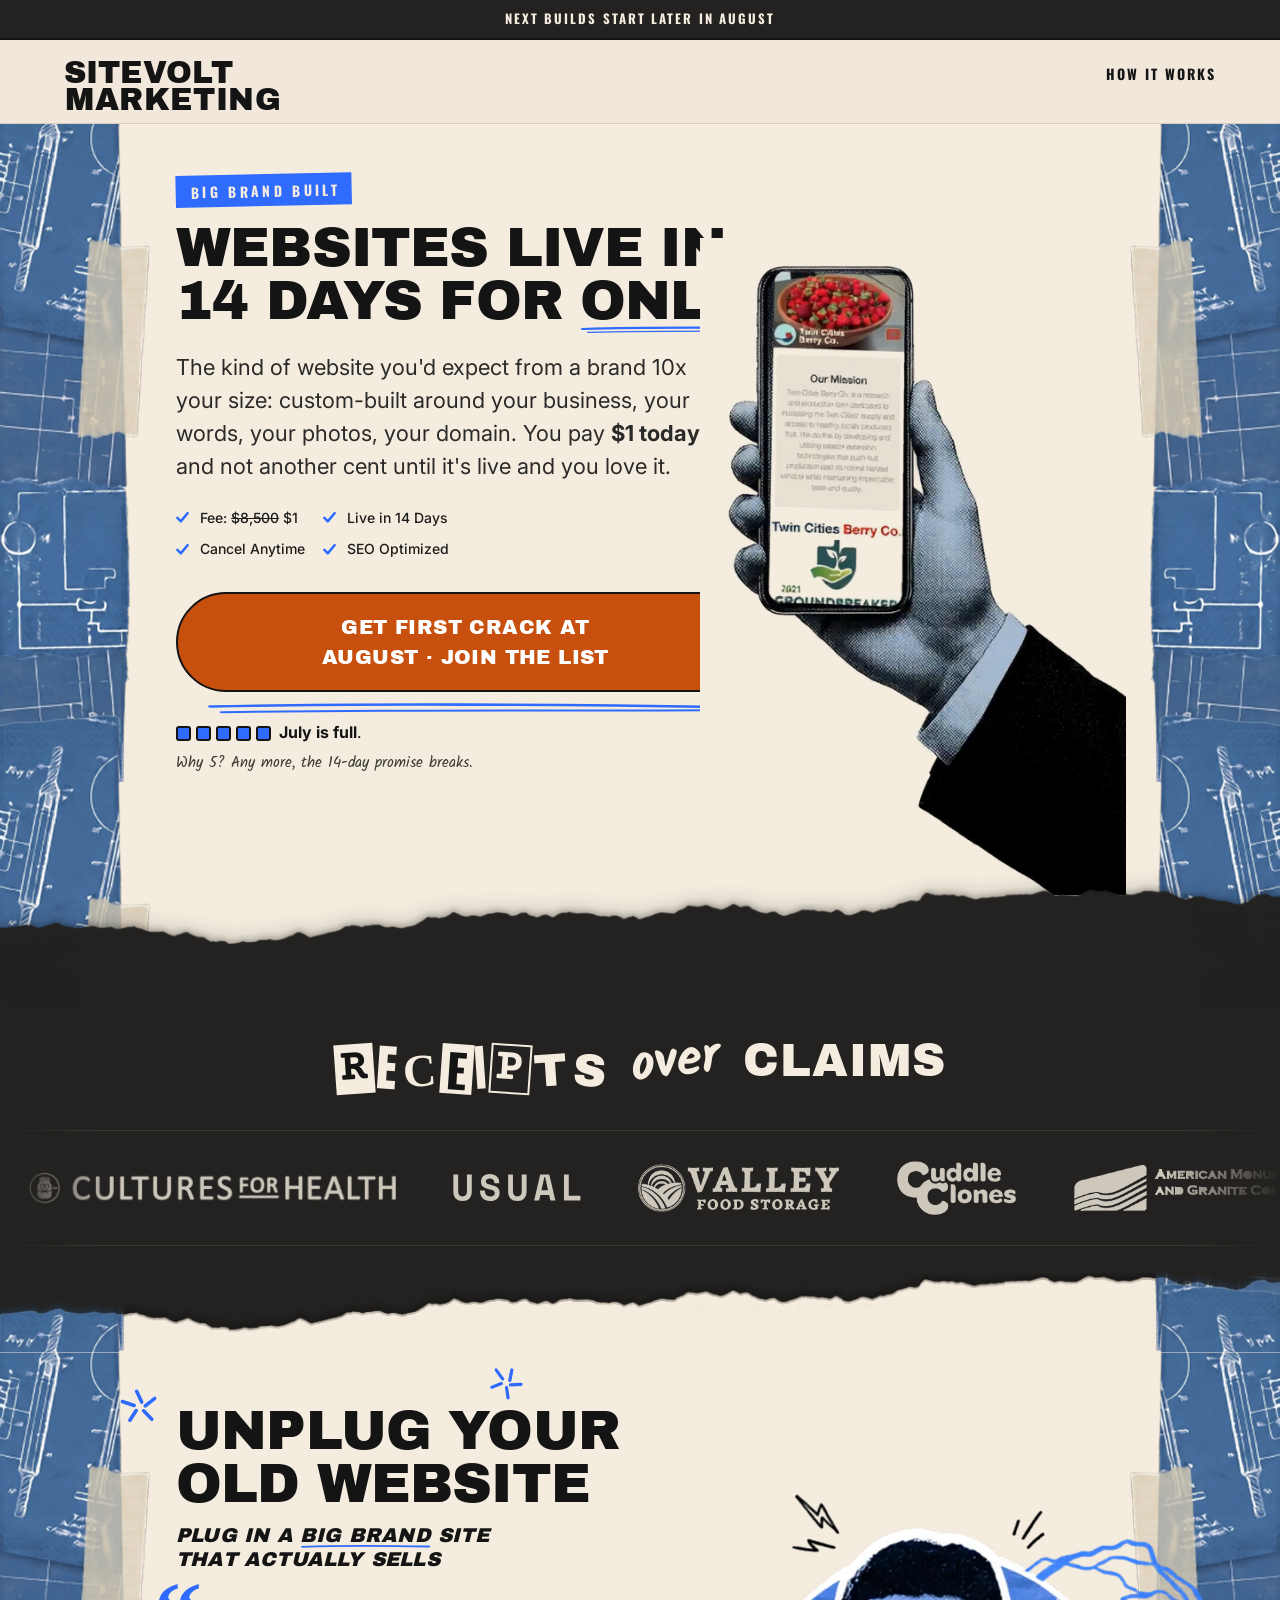
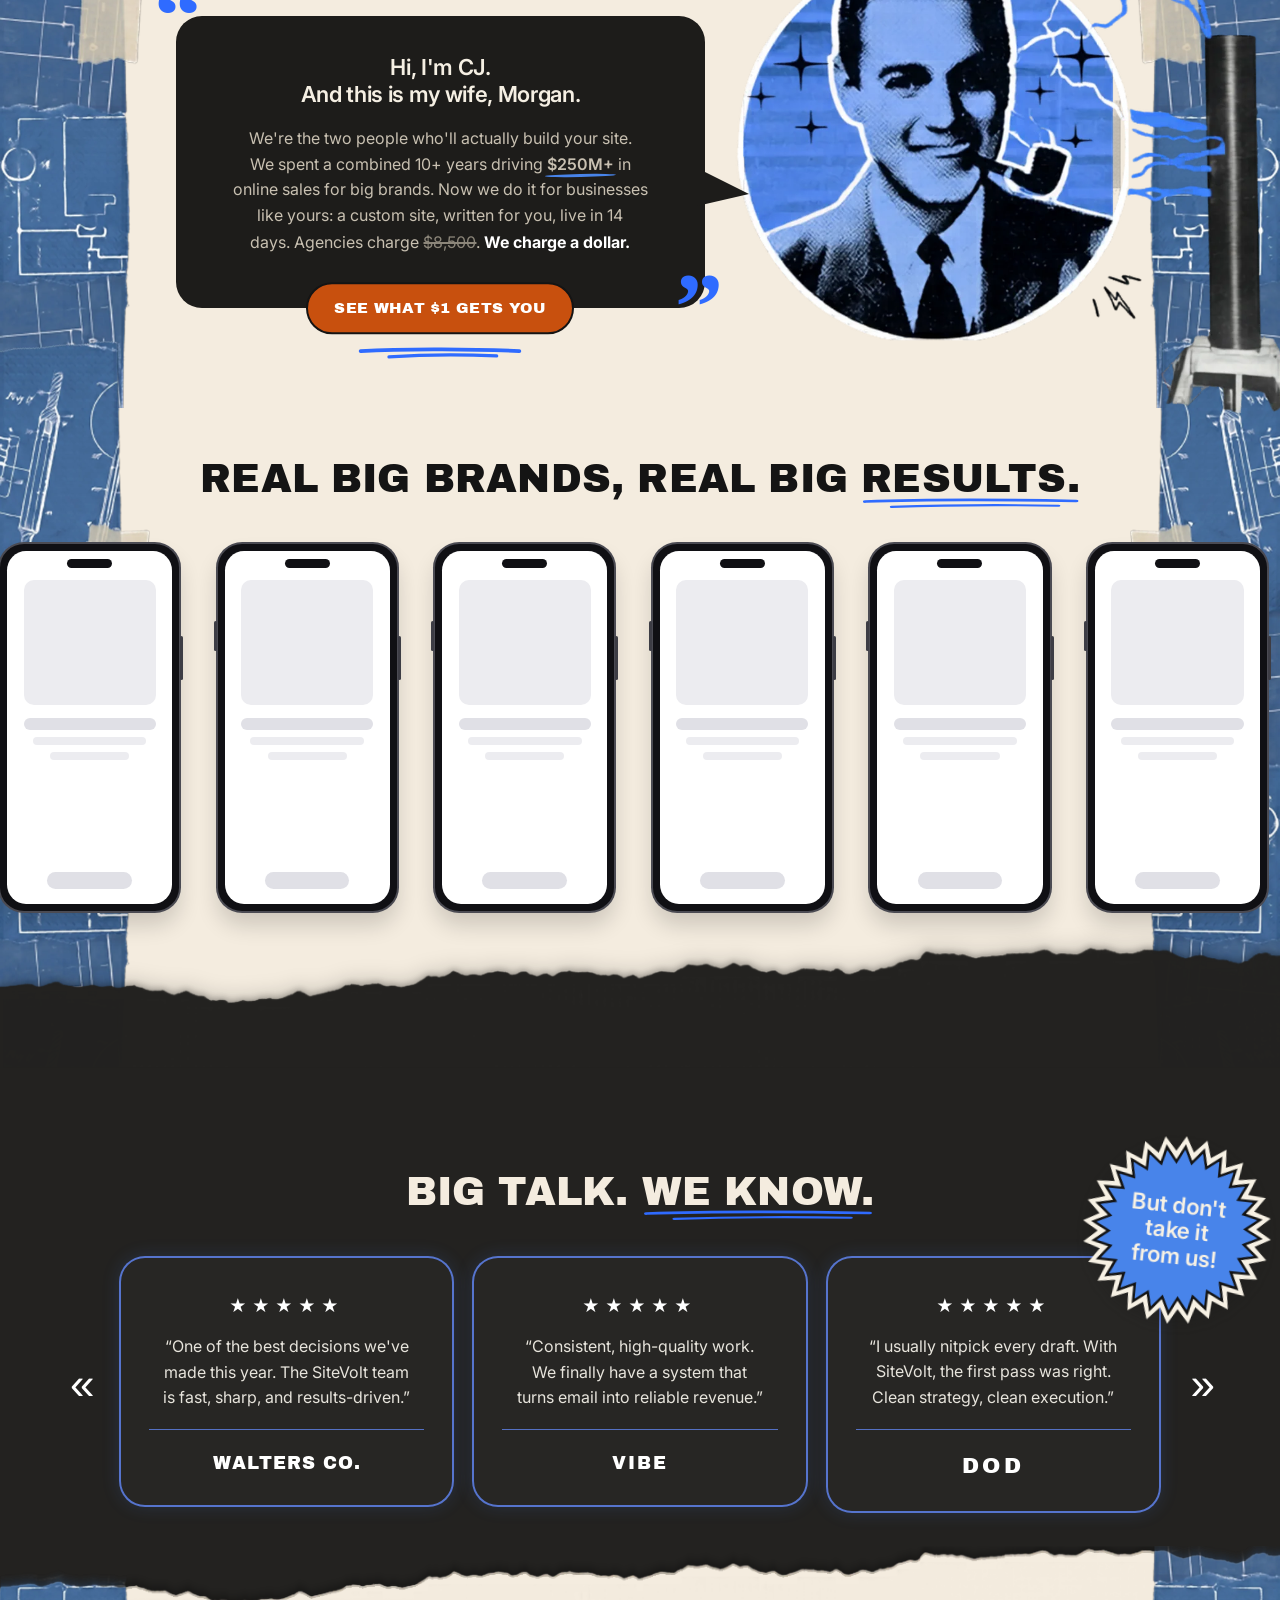
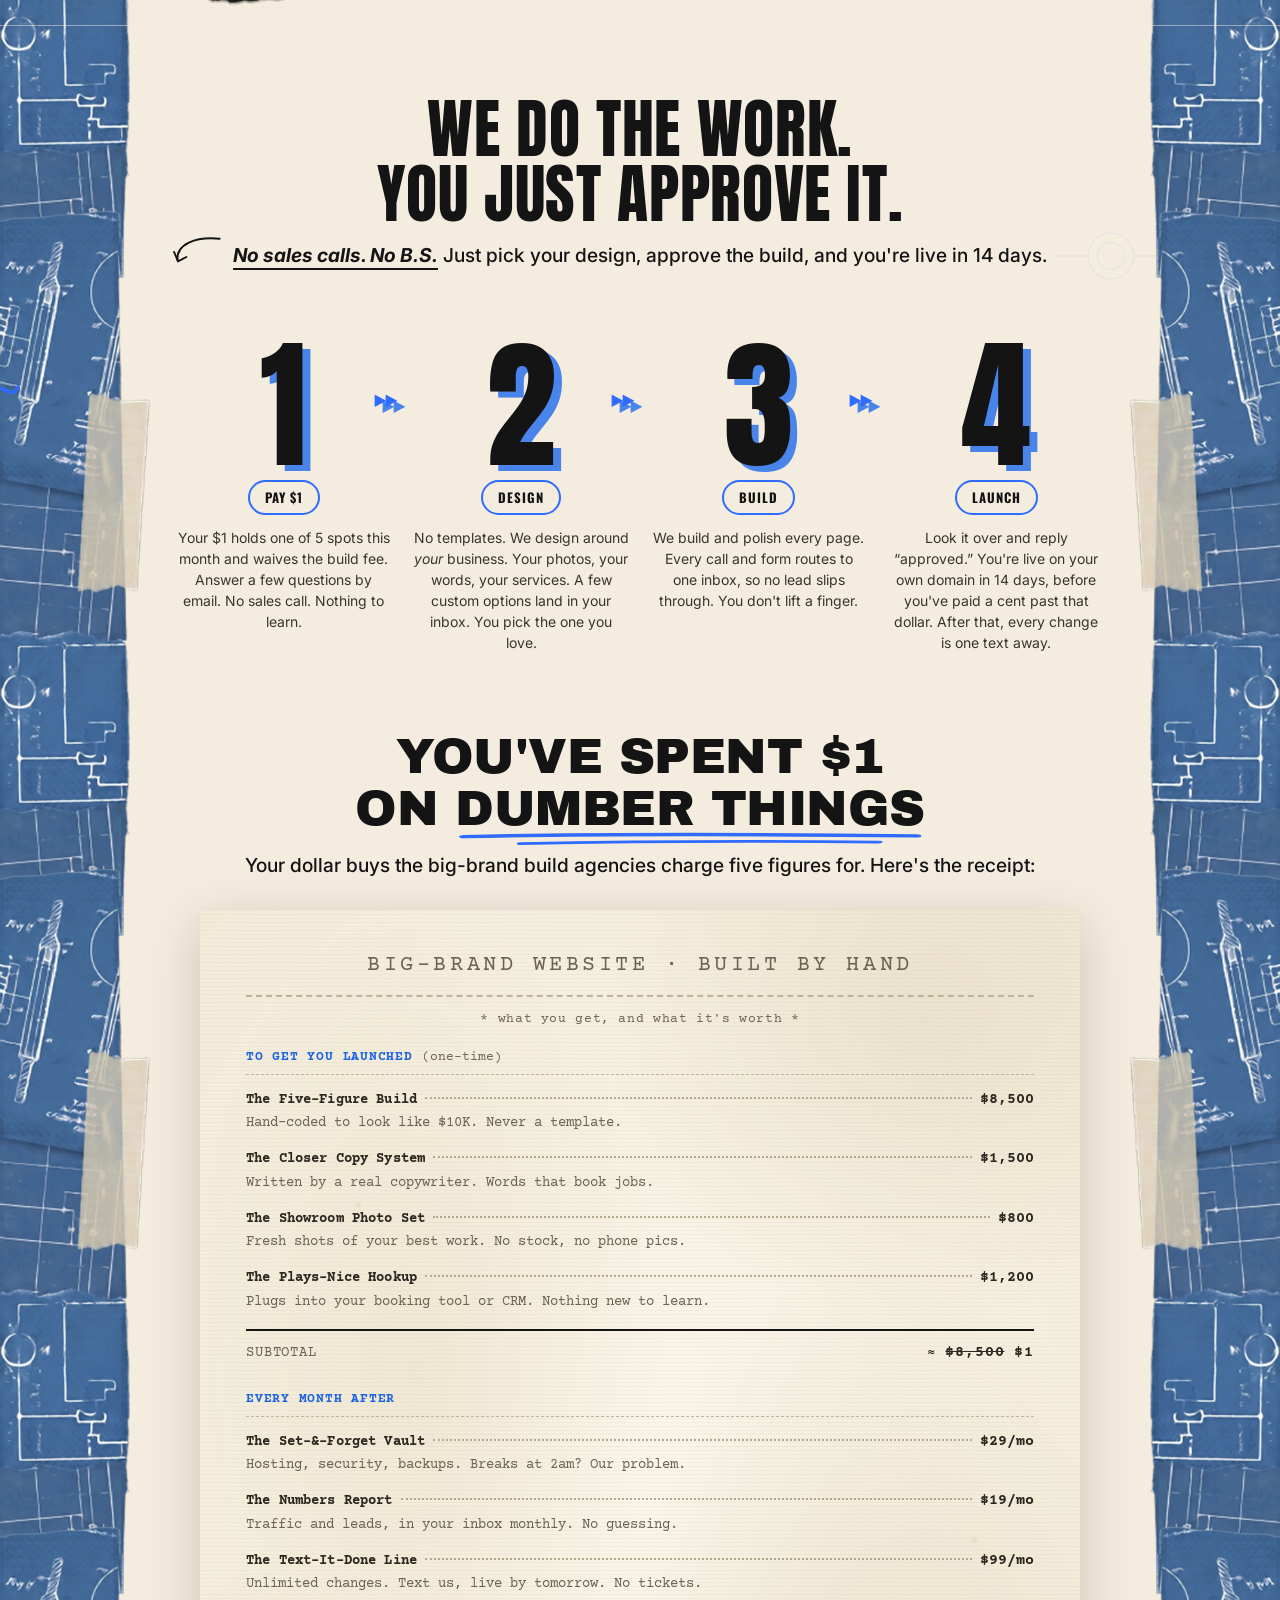
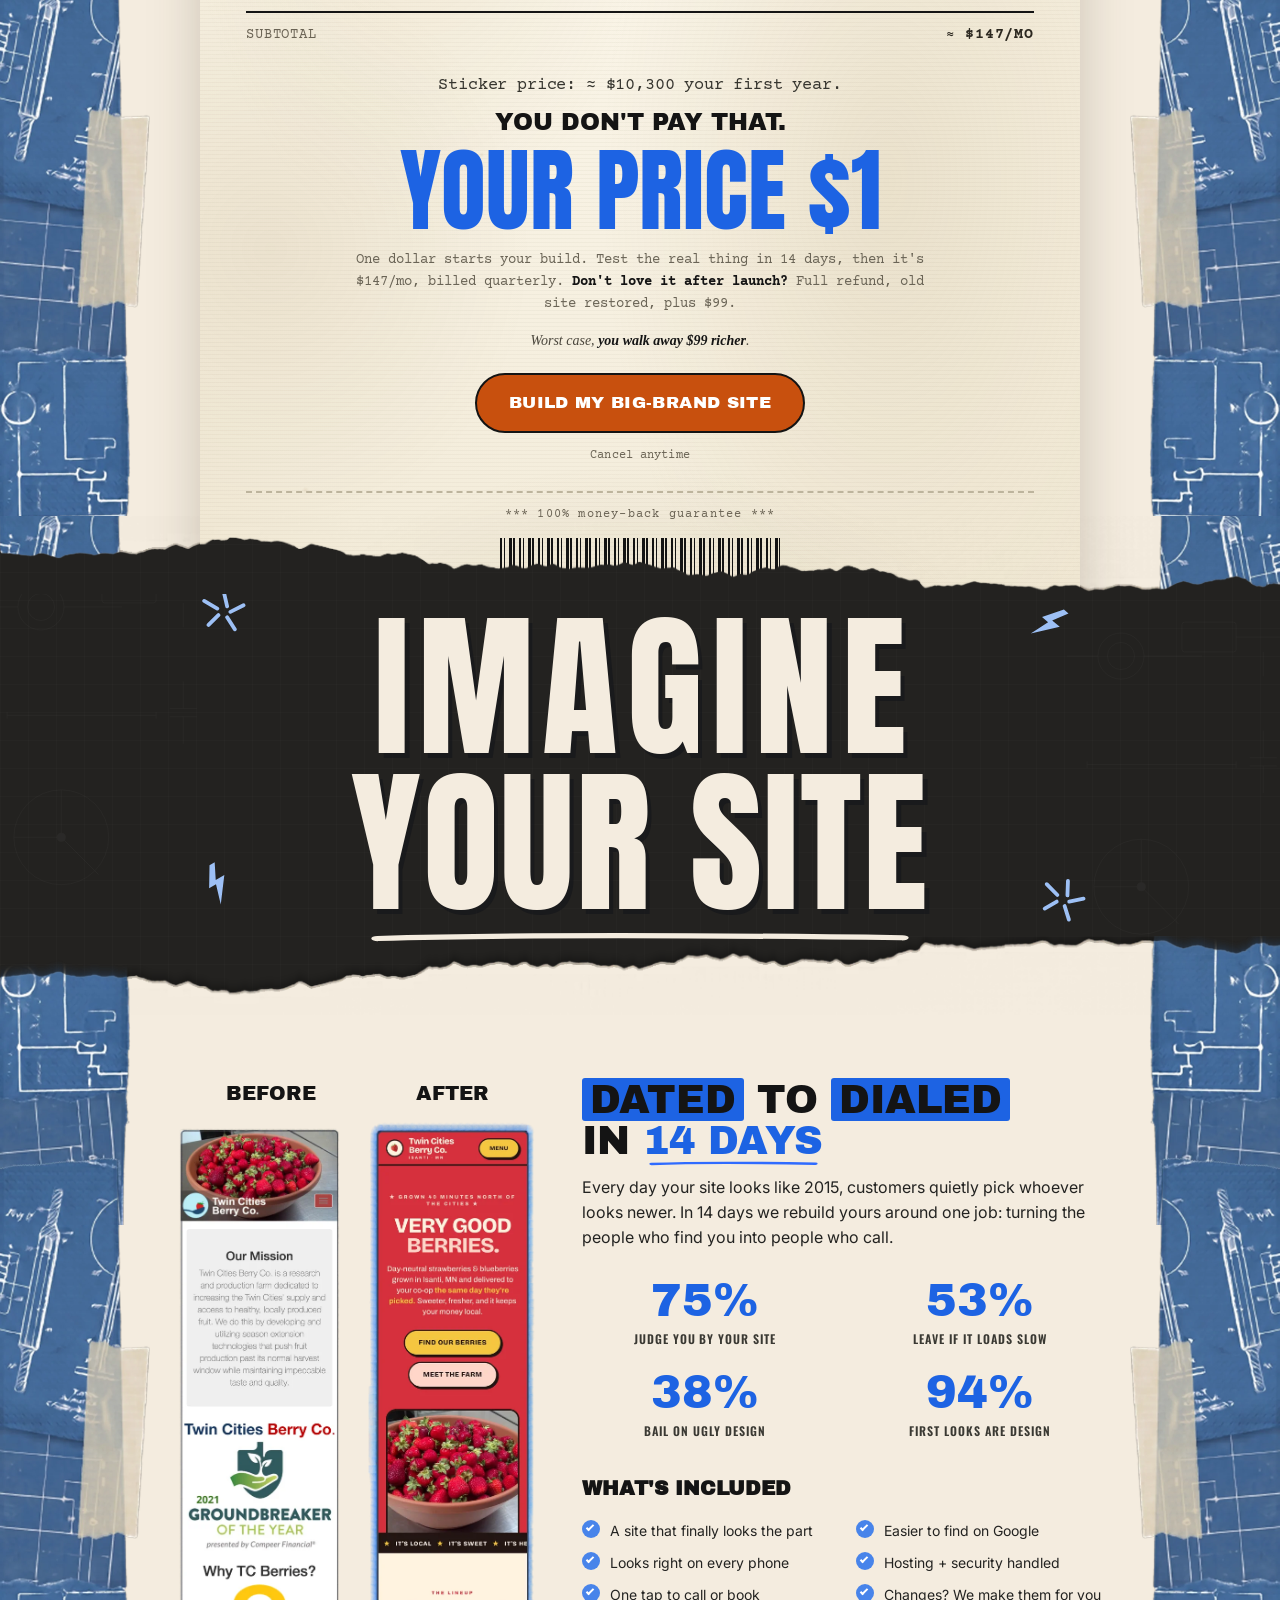
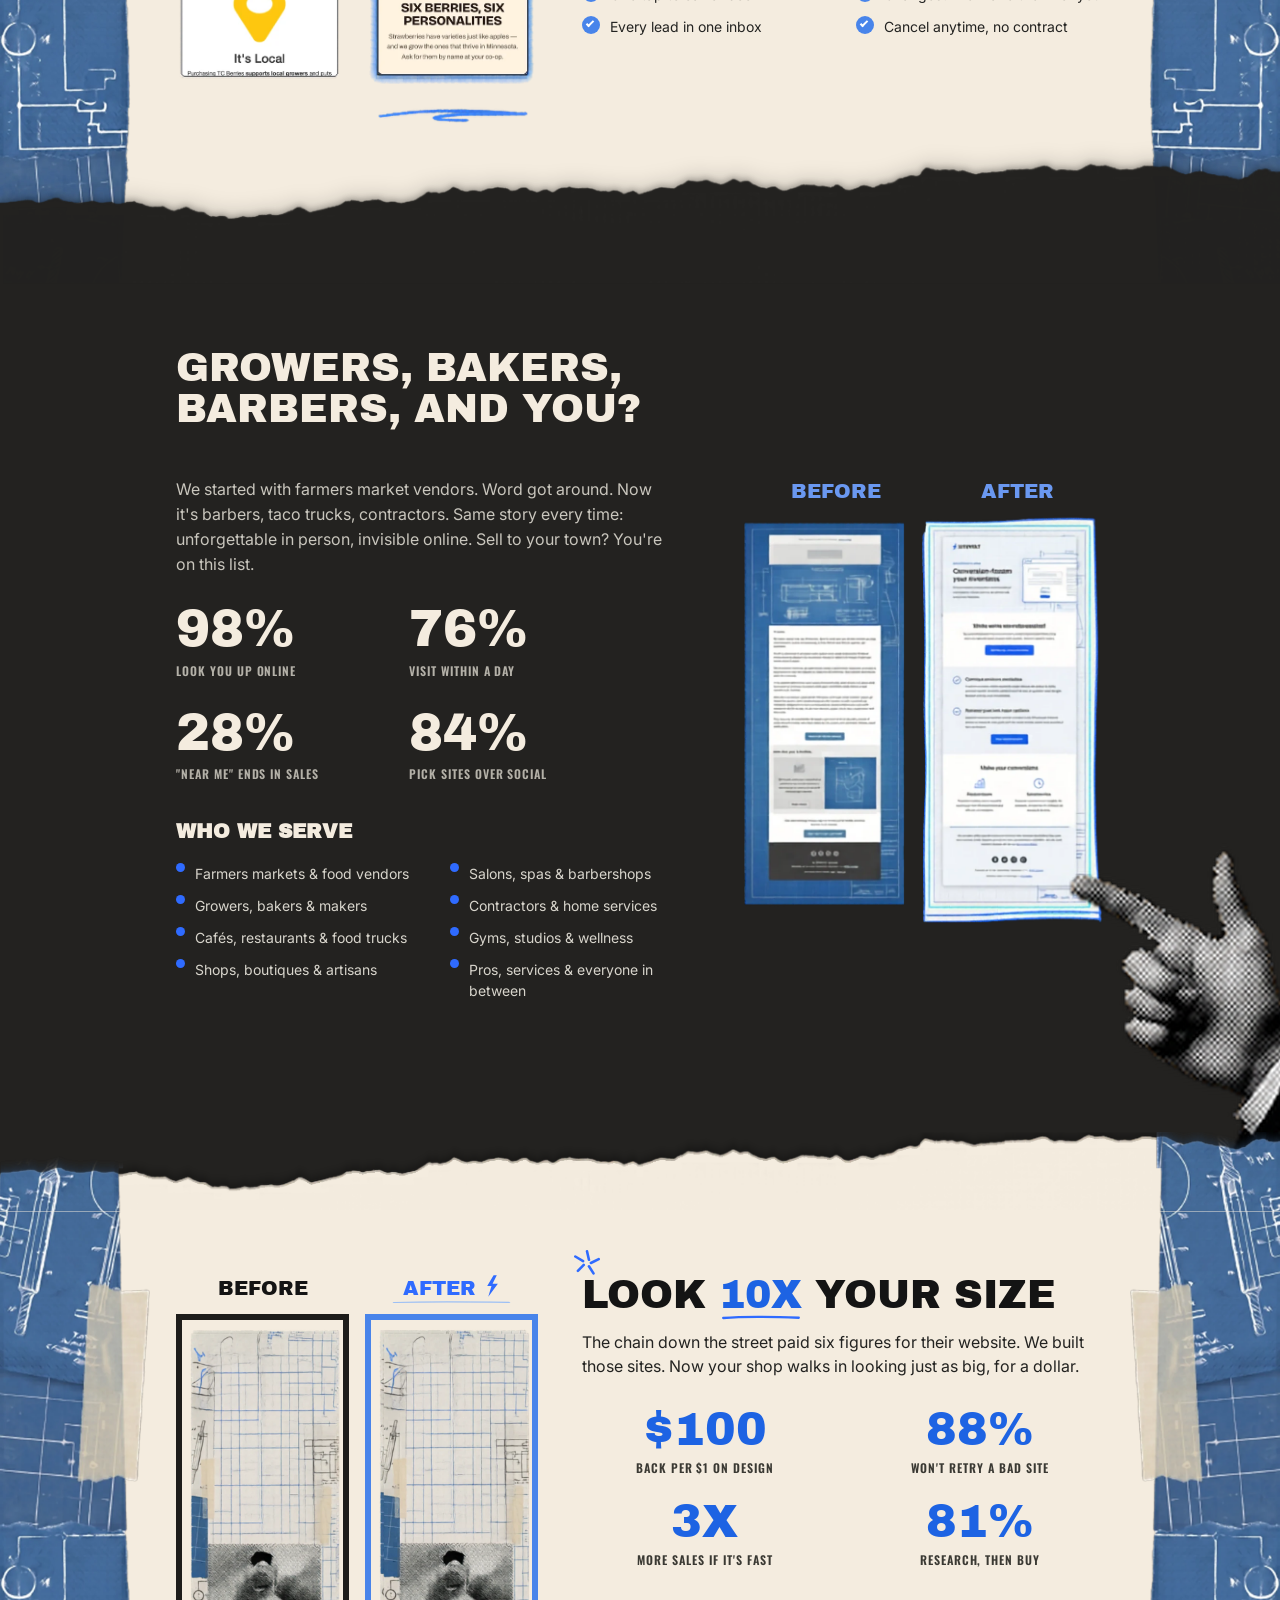
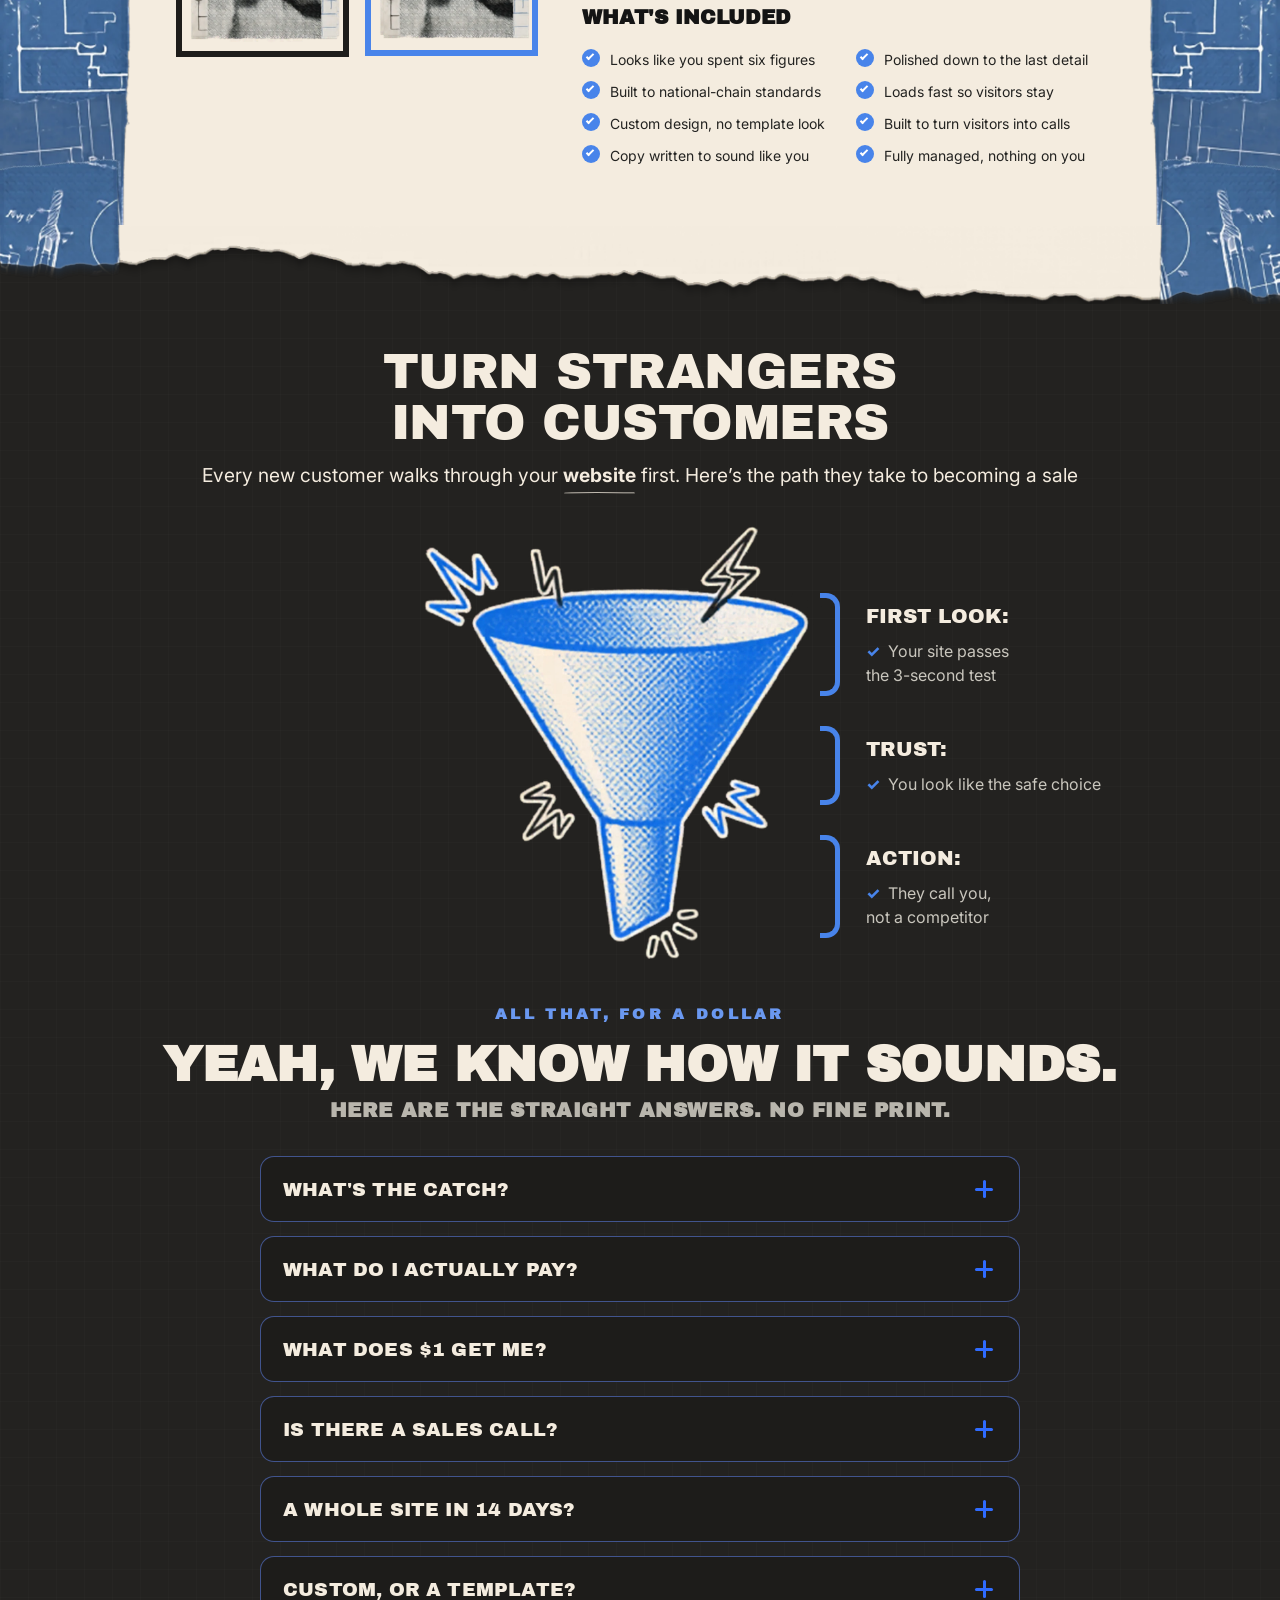
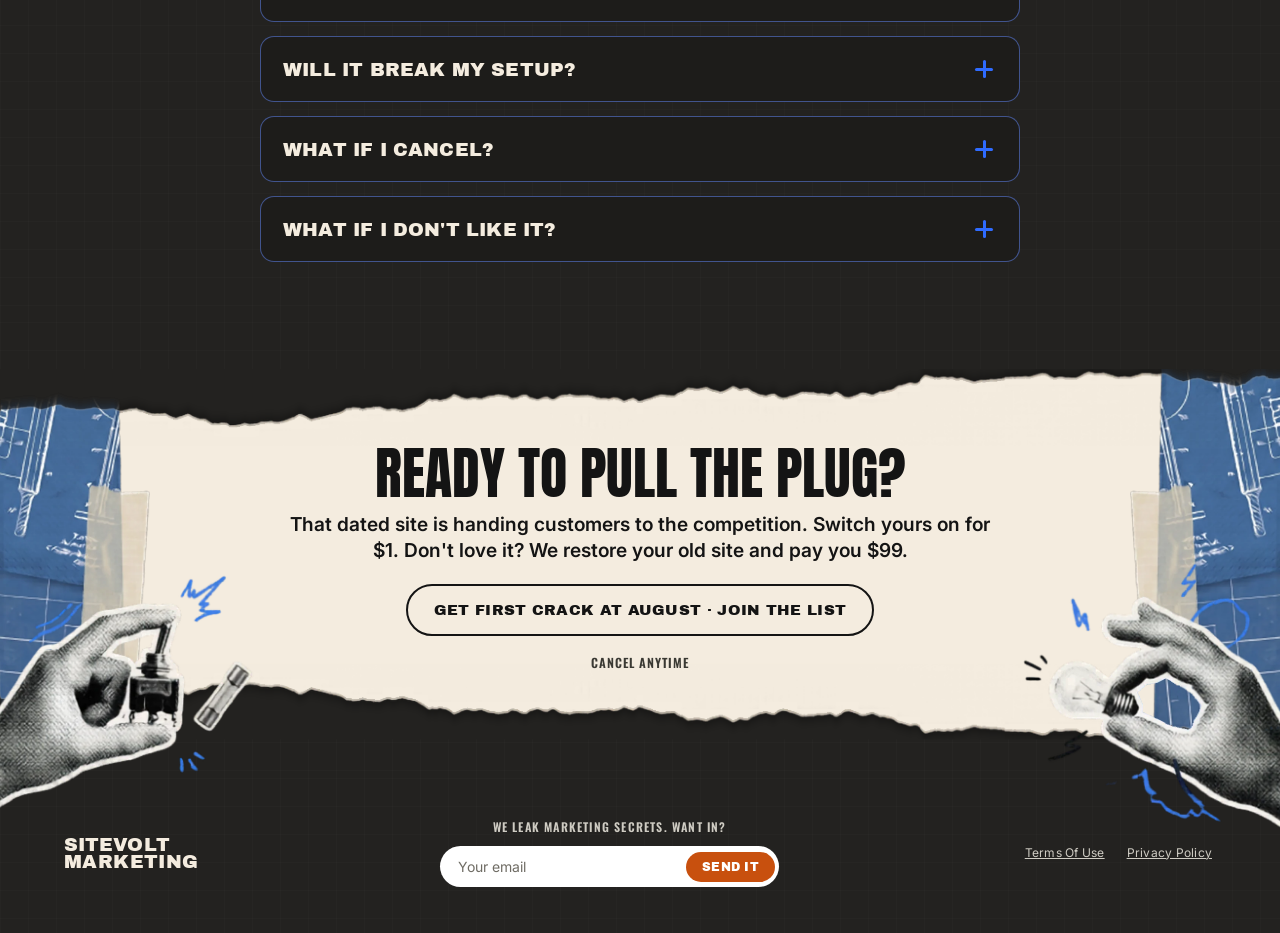
==== commit 3afb516a: "Tighten testimonial star-to-quote gap; deploy flip-the-switch hero video - .tcard aspect-ratio 1/1.1" ====
--- a/index.html
+++ b/index.html
@@ -15,7 +15,7 @@
   <link rel="preconnect" href="https://fonts.googleapis.com" />
   <link rel="preconnect" href="https://fonts.gstatic.com" crossorigin />
   <link href="https://fonts.googleapis.com/css2?family=Anton&family=Archivo+Black&family=Oswald:wght@500;600;700&family=Inter:wght@400;500;600;700&family=Courier+Prime:wght@400;700&family=Kalam:wght@400;700&display=swap" rel="stylesheet" />
-  <link rel="stylesheet" href="styles.css?v=14" />
+  <link rel="stylesheet" href="styles.css?v=15" />
   <!-- The torn-edge scans + blueprint border tiles are structural chrome used
        at every band boundary (strip backgrounds AND the rip-borders carry-up
        masks). Preloading them closes the race where a tear strip paints but
@@ -26,6 +26,9 @@
   <link rel="preload" as="image" href="assets/torn-cream-paper-inverted.png" />
   <link rel="preload" as="image" href="assets/blueprint-border-left.webp" />
   <link rel="preload" as="image" href="assets/blueprint-border-right.webp" />
+  <!-- hero video poster (first frame) — the largest above-the-fold image, so
+       fetch it early; the video itself stays preload="metadata" until play -->
+  <link rel="preload" as="image" href="assets/hero-anim-poster.jpg" fetchpriority="high" />
 </head>
 <body>
   <!-- ============ URGENCY BAR (live month-end countdown) ============ -->
@@ -92,7 +95,20 @@
         <p class="hero__why">Why 5? Any more, the 14-day promise breaks.</p>
       </div>
       <div class="hero__art">
-        <img src="assets/sitevolt-hero-illustration-right.webp" alt="" width="1001" height="938" fetchpriority="high" />
+        <!-- Flip-the-switch hero clip: halftone hand holds a phone showing the
+             old Twin Cities Berry site; blue electricity arcs in and the screen
+             flips to the new red design, then freezes there (no loop). The box
+             paints flat --paper behind the video so mix-blend-mode: multiply
+             (on the video) knocks the clip's white background out to exact
+             page cream — .hero__grid is an isolated stacking context, so the
+             video can't blend against the body directly. JS in main.js slides
+             the box up from behind the rip, then plays once. -->
+        <div class="hero__vidbox" data-hero-anim aria-hidden="true">
+          <video class="hero__vid" muted playsinline preload="metadata"
+                 poster="assets/hero-anim-poster.jpg" width="480" height="816">
+            <source src="assets/hero-anim.mp4" type="video/mp4" />
+          </video>
+        </div>
       </div>
     </div>
     <img class="hero__rip" src="assets/hero-page-rip-charcoal.png" alt="" aria-hidden="true" width="2758" height="300" />
--- a/styles.css
+++ b/styles.css
@@ -673,24 +673,46 @@
   position: relative;
   z-index: 1;            /* below .hero__rip (z 4) so the tear overlaps it */
 }
-.hero__art img {
-  position: absolute;
-  /* anchor the art's RIGHT edge to the viewport (not the grid cell): the
-     hero container is uncapped, so the cell right edge sits pad-hero from
-     the viewport edge; subtracting that converts a viewport gap into cell
-     coordinates. Resolves to the original -160px at 1280; at 1920/2560 the
-     coil tower keeps reaching the blueprint border column */
-  right: calc(-1 * (var(--pad-hero) - clamp(8px, 1.2vw, 60px)));
-  bottom: -130px;        /* very bottom clipped by the torn rip */
-  /* steeper-than-46vw slope: shrinks harder below 1280 so the art clears the
-     copy column at ~1024, grows past the old 640px cap so it balances wide
-     viewports; hits 584px at 1280 (parity with the build width) */
-  /* cap = the 62vw value at 1920 (was 800px = ~1440): keeps the art growing
-     toward the copy column on wide screens instead of stranding mid-gap */
-  width: clamp(380px, calc(62vw - 210px), 980px);
-  max-width: none;
-  height: auto;
-  filter: drop-shadow(0 10px 18px rgba(0,0,0,0.1));
+/* Hero animation box. The video is an opaque rectangle (white bg), so unlike
+   the old transparent Tesla webp it must NOT overlap the blueprint border
+   column — white-knocked-to-cream would erase the column art. Right edge sits
+   4px inside the column's inner edge (gap = --border-w + 4px from the
+   viewport, converted to cell coordinates like the old rule). */
+.hero__vidbox {
+  position: absolute;
+  right: calc(-1 * (var(--pad-hero) - var(--border-w) - 4px));
+  bottom: -120px;        /* sleeve bottom clipped by the torn rip (z 4) */
+  /* portrait clip (480x816): width drives height, so it grows much gentler
+     than the old landscape art — 426px at 1280, capped 500 so the frame
+     never climbs past the hero top on wide screens */
+  width: clamp(340px, calc(30vw + 42px), 500px);
+  /* crop the clip's empty white top ~9% (phone top sits at 13% of frame) */
+  aspect-ratio: 48 / 74;
+  overflow: hidden;
+  /* flat cream matching the body: the multiply backdrop for the video */
+  background: var(--paper);
+  /* entrance: JS (data-hero-anim) sinks the box 110px with .is-prep, then
+     .is-in rises it from behind the torn rip; then the clip plays once */
+  transition: transform 0.9s cubic-bezier(0.22, 0.9, 0.3, 1);
+}
+.hero__vidbox.is-prep { transform: translateY(110px); }
+.hero__vidbox.is-in { transform: translateY(0); }
+.hero__vid {
+  display: block;
+  width: 100%;
+  height: 100%;
+  object-fit: cover;
+  object-position: 50% 100%;   /* keep the sleeve, crop the empty top */
+  /* knock the clip's white bg out to page cream: multiply against the box's
+     flat --paper. The clip's "white" drifts to ~rgb(250) late in the video;
+     brightness(1.02) lifts it back to 255 first so white x cream = exactly
+     the surrounding page (multiply of 250-white leaves a visible 2% patch) */
+  filter: brightness(1.02);
+  mix-blend-mode: multiply;
+}
+@media (prefers-reduced-motion: reduce) {
+  .hero__vidbox { transition: none; }
+  .hero__vidbox.is-prep { transform: none; }
 }
 
 /* keep the bullets as a 2x2 block of single-line items (matches target);
@@ -733,10 +755,20 @@
      gutters (--pad-hero with the 74px border tiles): (100vw - 200px)/11.9
      with ~4px slack. */
   .hero__title.hero__title--offer { font-size: clamp(18px, calc(8.4vw - 17px), 58px); }
-  /* Tesla drops BELOW the copy (order:0 keeps DOM order) and sits over the
-     torn rip at the section's bottom edge — same clipped look as desktop */
-  .hero__art { order: 0; align-self: auto; max-width: 330px; margin: 22px auto 0; }
-  .hero__art img { position: static; width: 100%; max-width: 330px; right: auto; bottom: auto; }
+  /* animation drops BELOW the copy (order:0 keeps DOM order), centered in
+     the flow. position:static ignores the desktop right/bottom offsets, but
+     reset them anyway (see: mobile relative overrides keeping base offsets) */
+  .hero__art { order: 0; align-self: auto; max-width: none; margin: 0; }
+  .hero__vidbox {
+    position: static;
+    right: auto; bottom: auto;
+    width: min(300px, 78vw);
+    margin: 24px auto 0;
+    /* crop a touch harder on phones (~10.6% off the top vs 9%): flow height
+       matters here. Phone top edge sits at ~13% of the frame — don't go past
+       48/72 or the bezel clips */
+    aspect-ratio: 48 / 73;
+  }
   /* the CTA arrow points at the pill FROM the art's gap; once the art drops
      below the copy (single column) the arrow has no referent and strands in
      dead space to the pill's right — hide it across the whole single-col range
@@ -1267,27 +1299,30 @@
 }
 /* "But don't take it from us!" starburst seal — re-homed here when the DYK
    band (its original home) was folded into the founders intro. Slapped over
-   the FIRST card's top-left corner like a hand-placed sticker. Direct section
+   the LAST card's top-right corner like a hand-placed sticker. Direct section
    child at z 4 so it paints over the rip (z 3) and the cards' .container
    (z 1) — the burst sits ON the card's blue border. */
 .tst__sticker {
   position: absolute;
   z-index: 4;
   --stk: clamp(160px, 15vw, 208px);
-  /* center the burst on the card's top-left corner, biased 12px up-left so
-     the spike tips clear the star row / quote ink (verified 900–1920).
+  /* center the burst on the card's top-right corner, biased up-right (16px
+     over, 26px up) so the spike tips clear the star row / quote ink at 900px
+     where the card is narrowest (verified 900–1920).
      Corner-y = section pad (104) + title line box (fs-h3 × 1.05) + its 44px
-     margin; corner-x = centered container edge + --pad + prev arrow (~31px)
-     + the wrap's 24px gap */
-  top: calc(104px + var(--fs-h3) * 1.05 + 44px - var(--stk) / 2 - 12px);
-  left: calc((100% - min(var(--maxw), 100%)) / 2 + var(--pad) + 55px - var(--stk) / 2 - 12px);
+     margin; corner-x (from the right) = centered container edge + --pad
+     + next arrow (~31px) + the wrap's 24px gap */
+  top: calc(104px + var(--fs-h3) * 1.05 + 44px - var(--stk) / 2 - 26px);
+  right: calc((100% - min(var(--maxw), 100%)) / 2 + var(--pad) + 55px - var(--stk) / 2 - 16px);
   width: var(--stk); height: var(--stk);
   display: flex; align-items: center; justify-content: center;
   text-align: center;
   /* warm white, matching the reference sticker's cream die-cut edge */
   color: #f7f1e4;
   background: url("assets/sticker-burst.svg") center/contain no-repeat;
-  transform: rotate(-4deg);
+  /* right-corner placement: tilt clockwise so the sticker leans back toward
+     the heading it's rebutting (mirror of the old left-side -4deg) */
+  transform: rotate(6deg);
   filter: drop-shadow(0 5px 8px rgba(20, 20, 20, 0.25));
   /* sentence-case medium grotesque, not condensed caps (per the mockup) */
   font-family: var(--f-body);
@@ -1317,9 +1352,7 @@
     top: calc(11.5vw - 18px);
     /* ride off the screen edge — the die-cut spikes clip, but the text ink
        (held to the blue disc by the span's max-width) stays ~5px inside the
-       viewport at 375. left:auto releases the desktop card-corner anchor
-       (left + right together over-constrain and left would win) */
-    left: auto;
+       viewport at 375 */
     right: -26px;
     width: 156px; height: 156px;
     font-size: 19px;
@@ -1372,7 +1405,10 @@
 .tst__cards {
   flex: 1;
   display: grid;
-  grid-template-columns: repeat(3, 1fr);
+  /* minmax(0,…): the cards' aspect-ratio transfers their content height into
+     a ~394px min-width, which with plain 1fr overflows the flex row and
+     shoves the next-arrow out of the container — let the tracks shrink */
+  grid-template-columns: repeat(3, minmax(0, 1fr));
   gap: 18px;
 }
 .tcard {
@@ -1385,16 +1421,16 @@
   flex-direction: column;
   align-items: center;
   text-align: center;
-  /* was 1/1.5 — the portrait ratio left ~180px of dead air between the star
-     row and the centered quote at 1440; tightened so the gap reads as
-     breathing room, not a hole */
-  aspect-ratio: 1 / 1.12;
+  /* was 1/1.5, then 1/1.12 — the portrait ratio left dead air between the
+     star row and the centered quote at 1440; content needs ~256px, this
+     leaves ~25px of slack so the gap reads as breathing room, not a hole */
+  aspect-ratio: 1 / 0.75;
 }
 .tcard__stars {
   color: #fff;
   font-size: 17px;
   letter-spacing: 5px;
-  margin-bottom: 24px;
+  margin-bottom: 14px;
 }
 .tcard__quote {
   color: #e7e4dc;
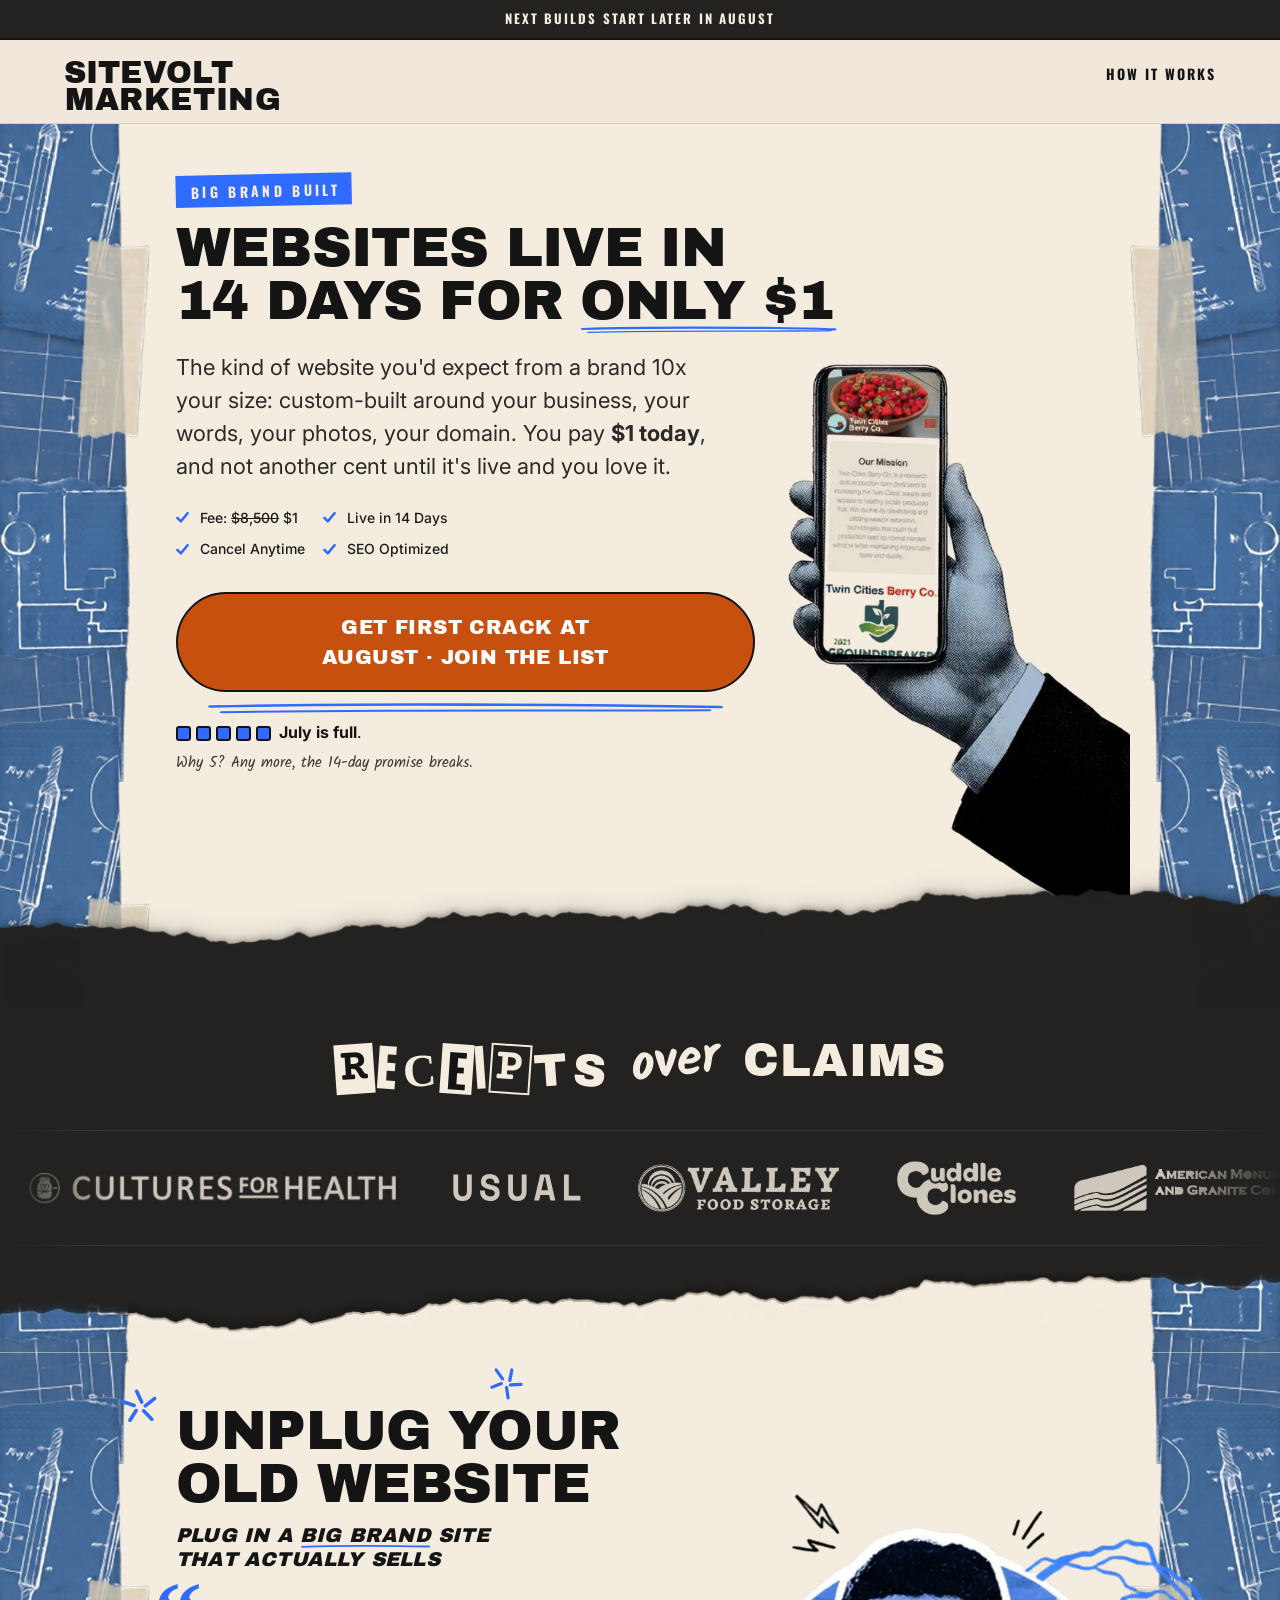
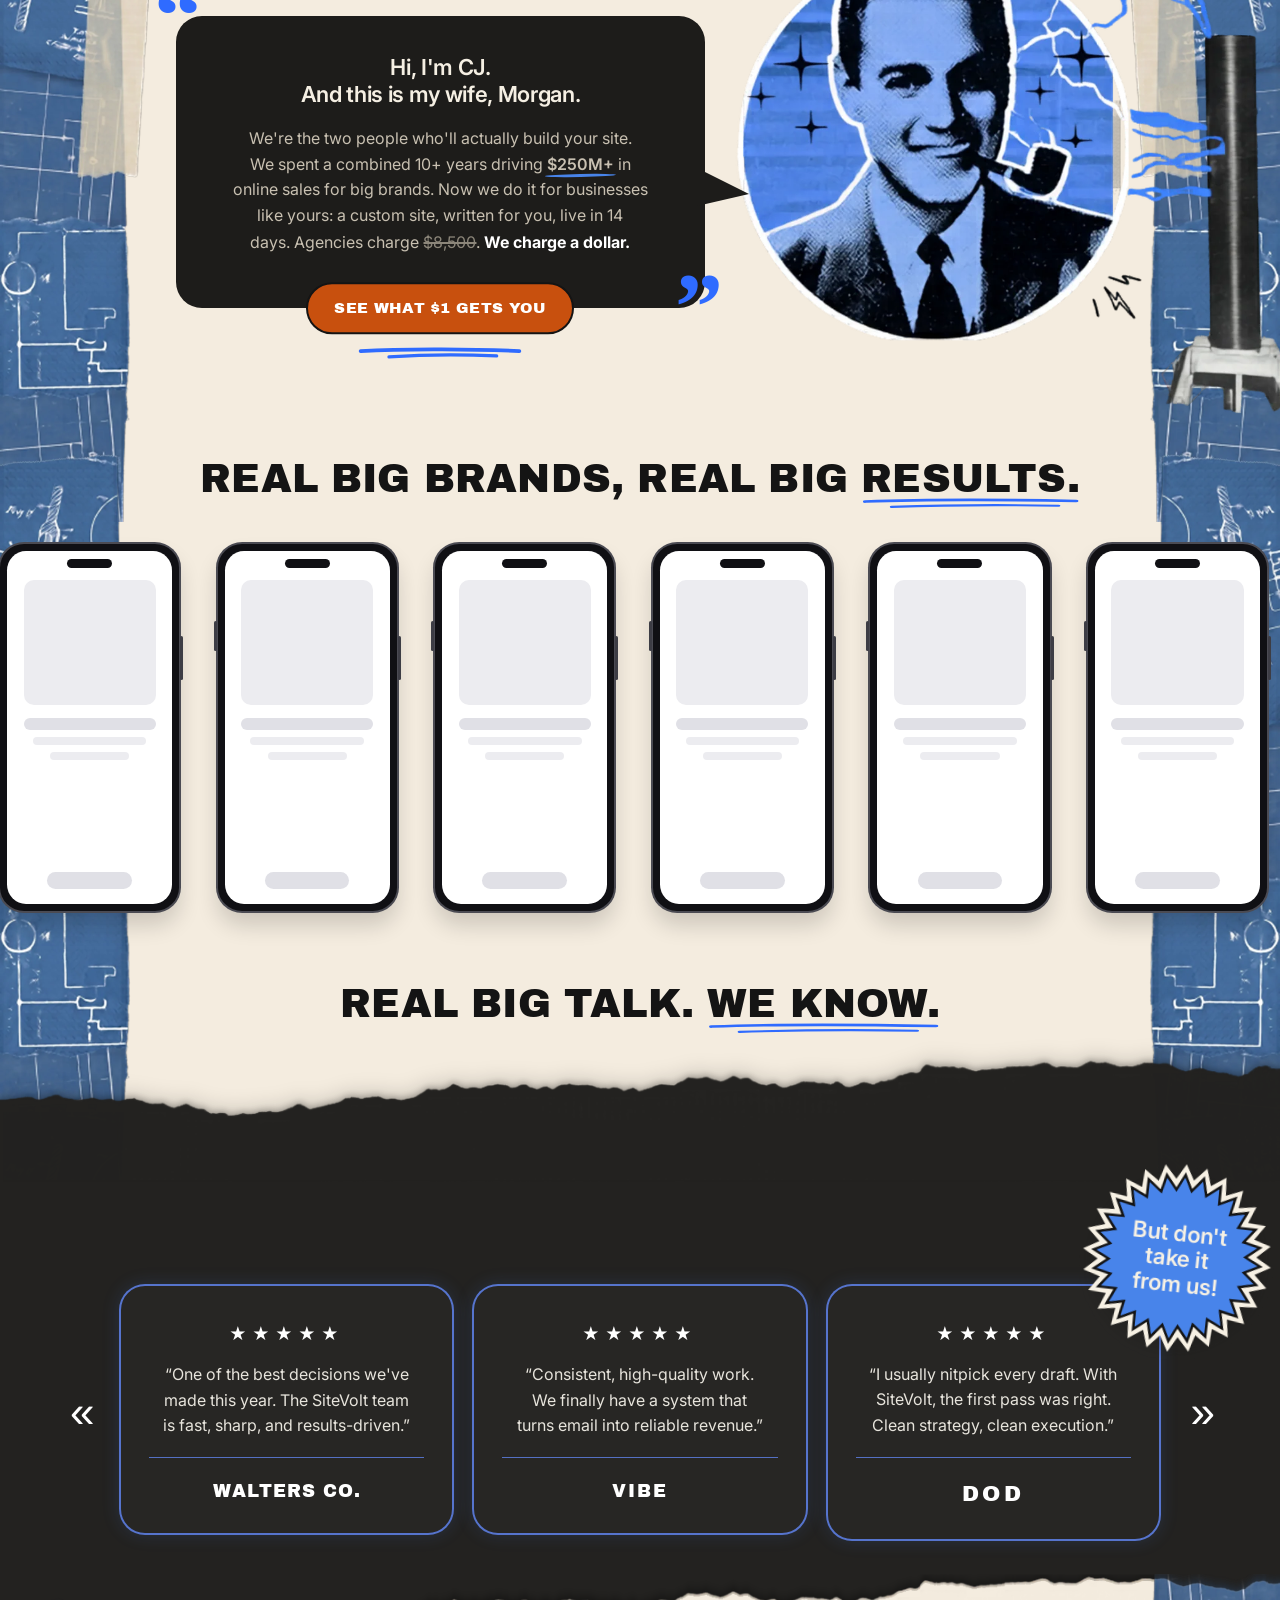
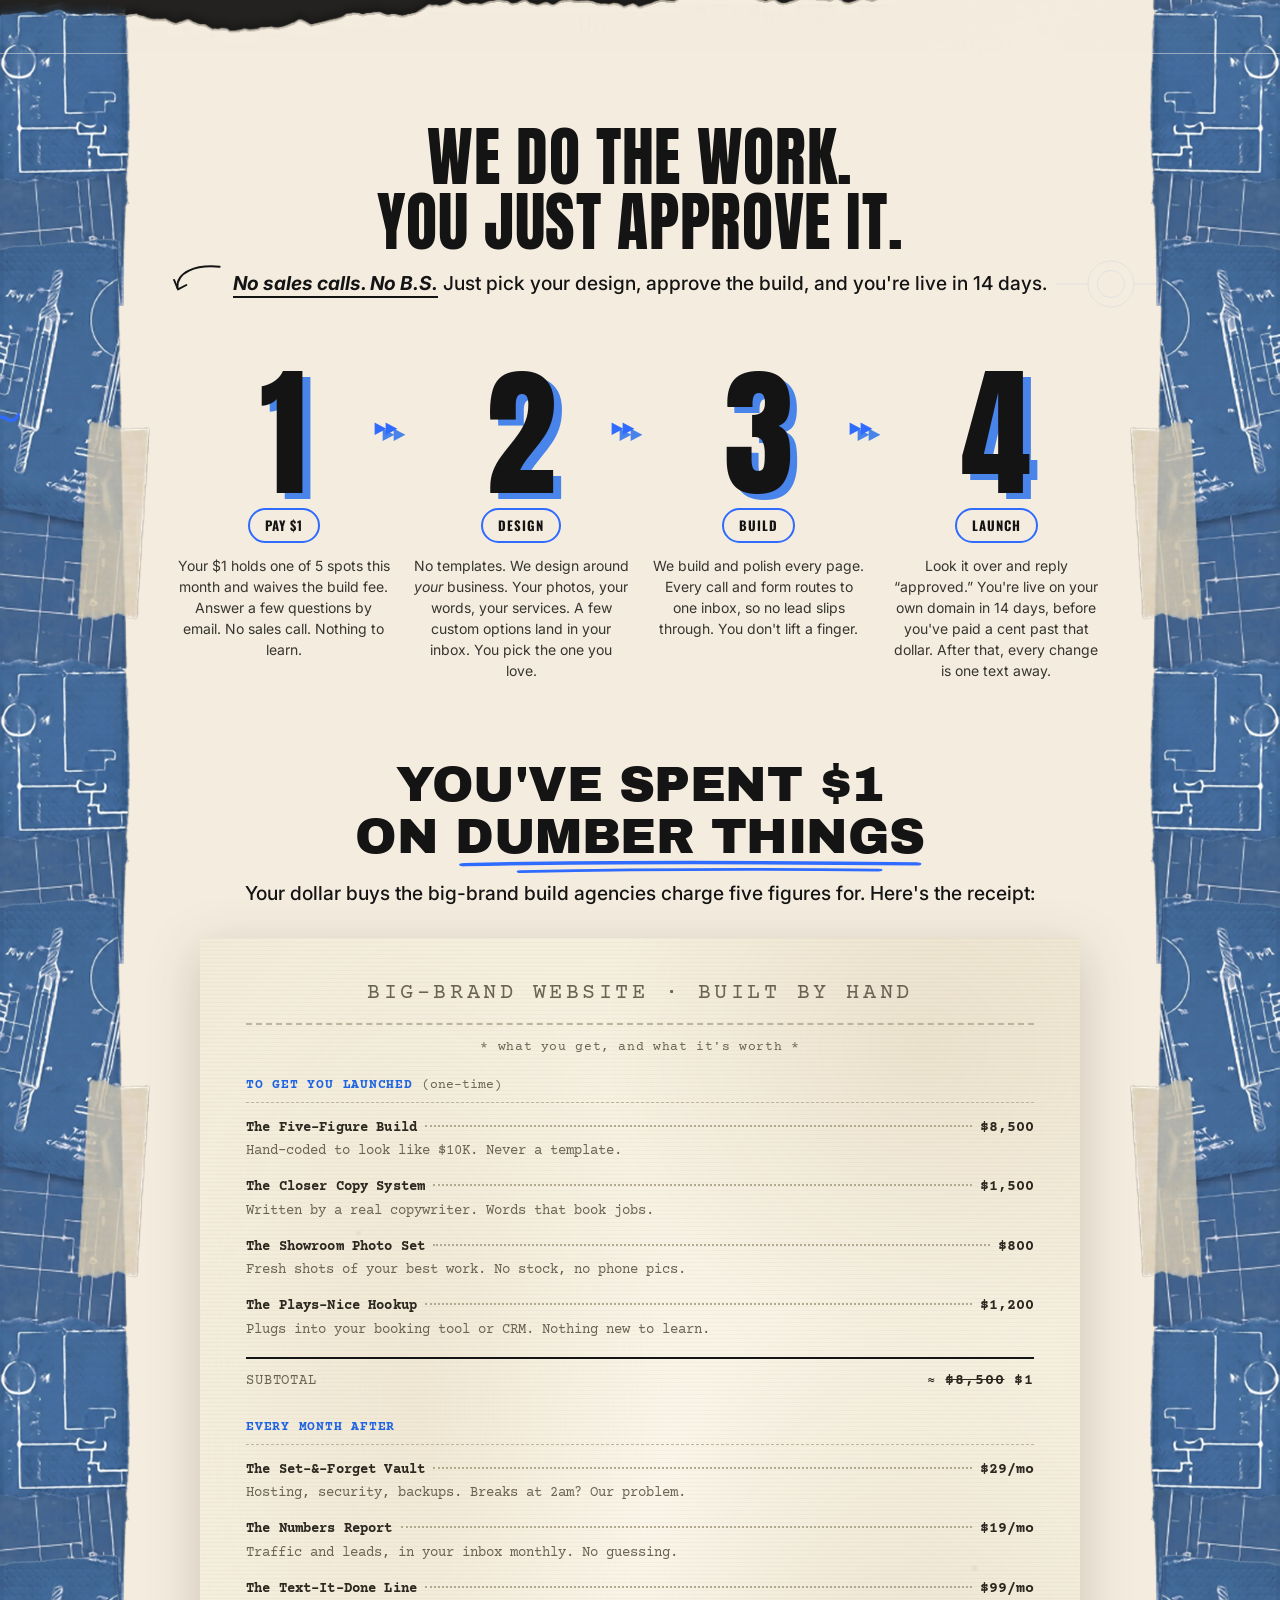
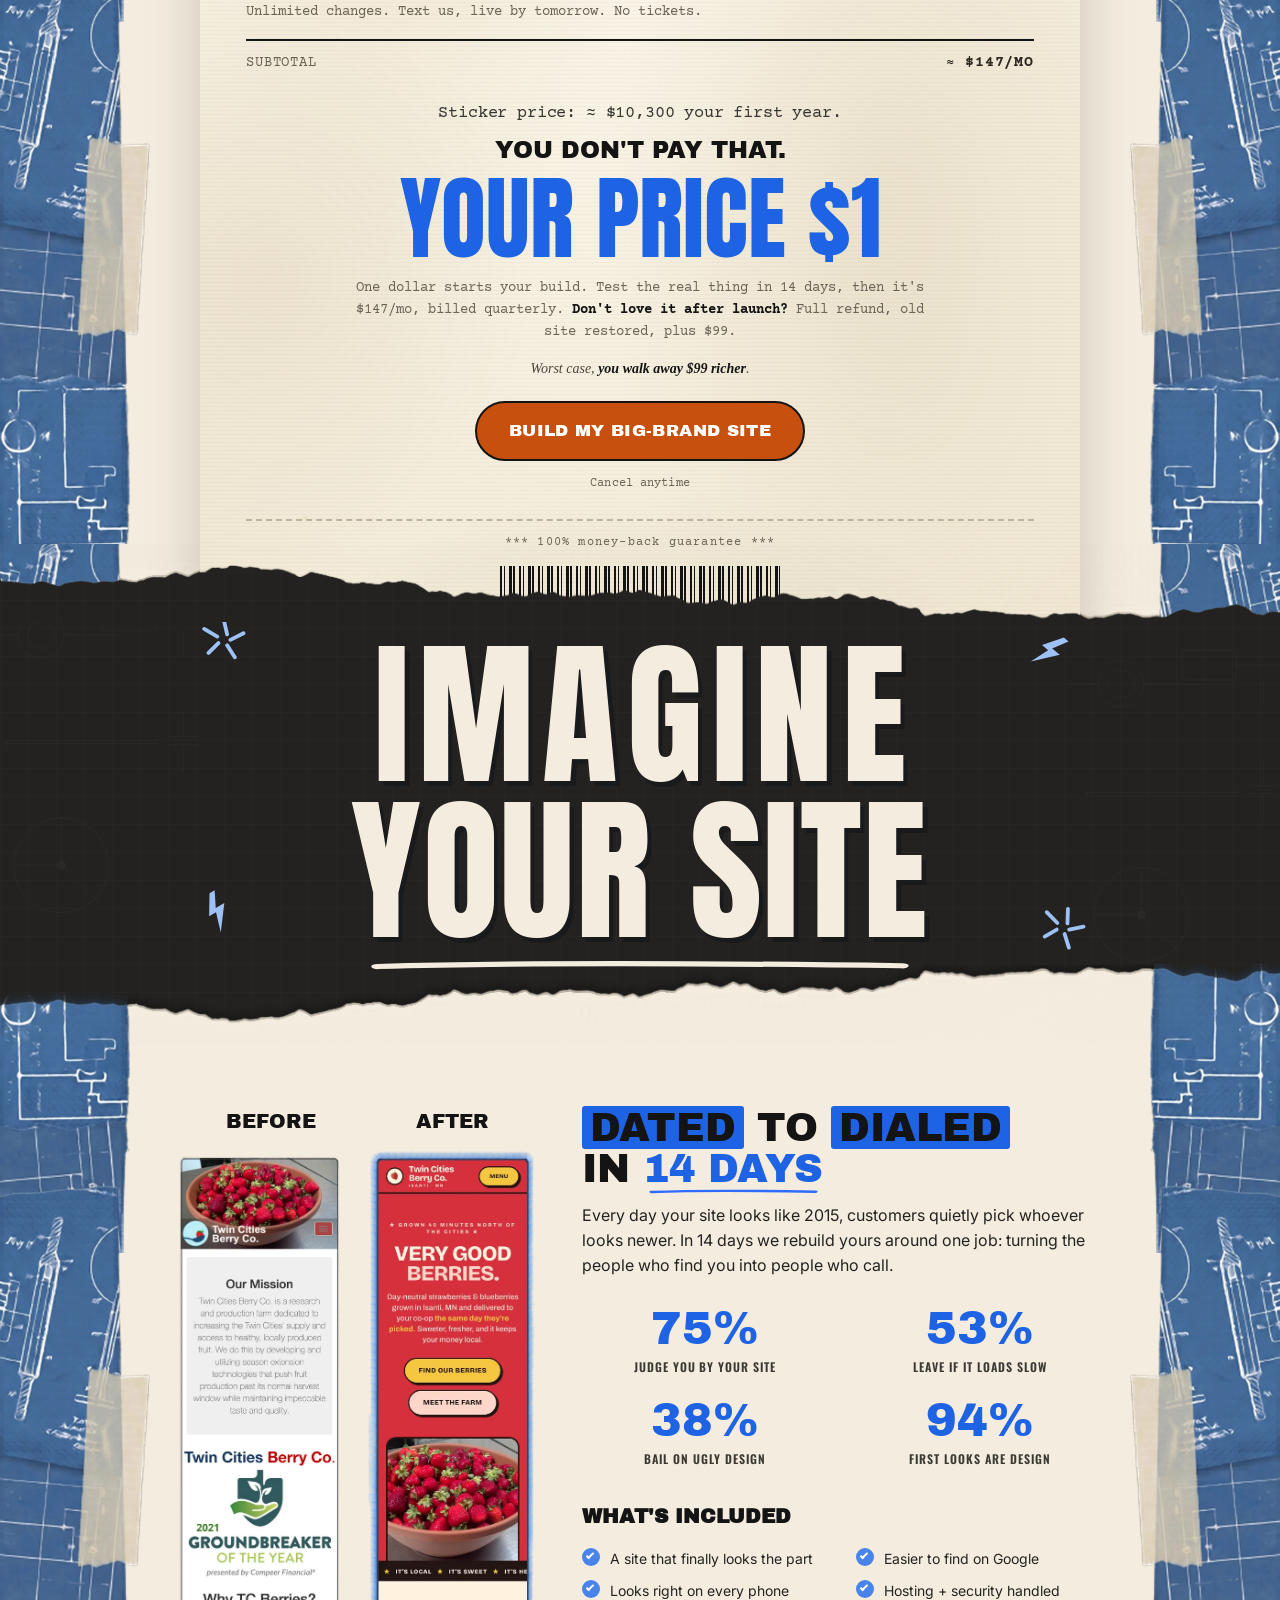
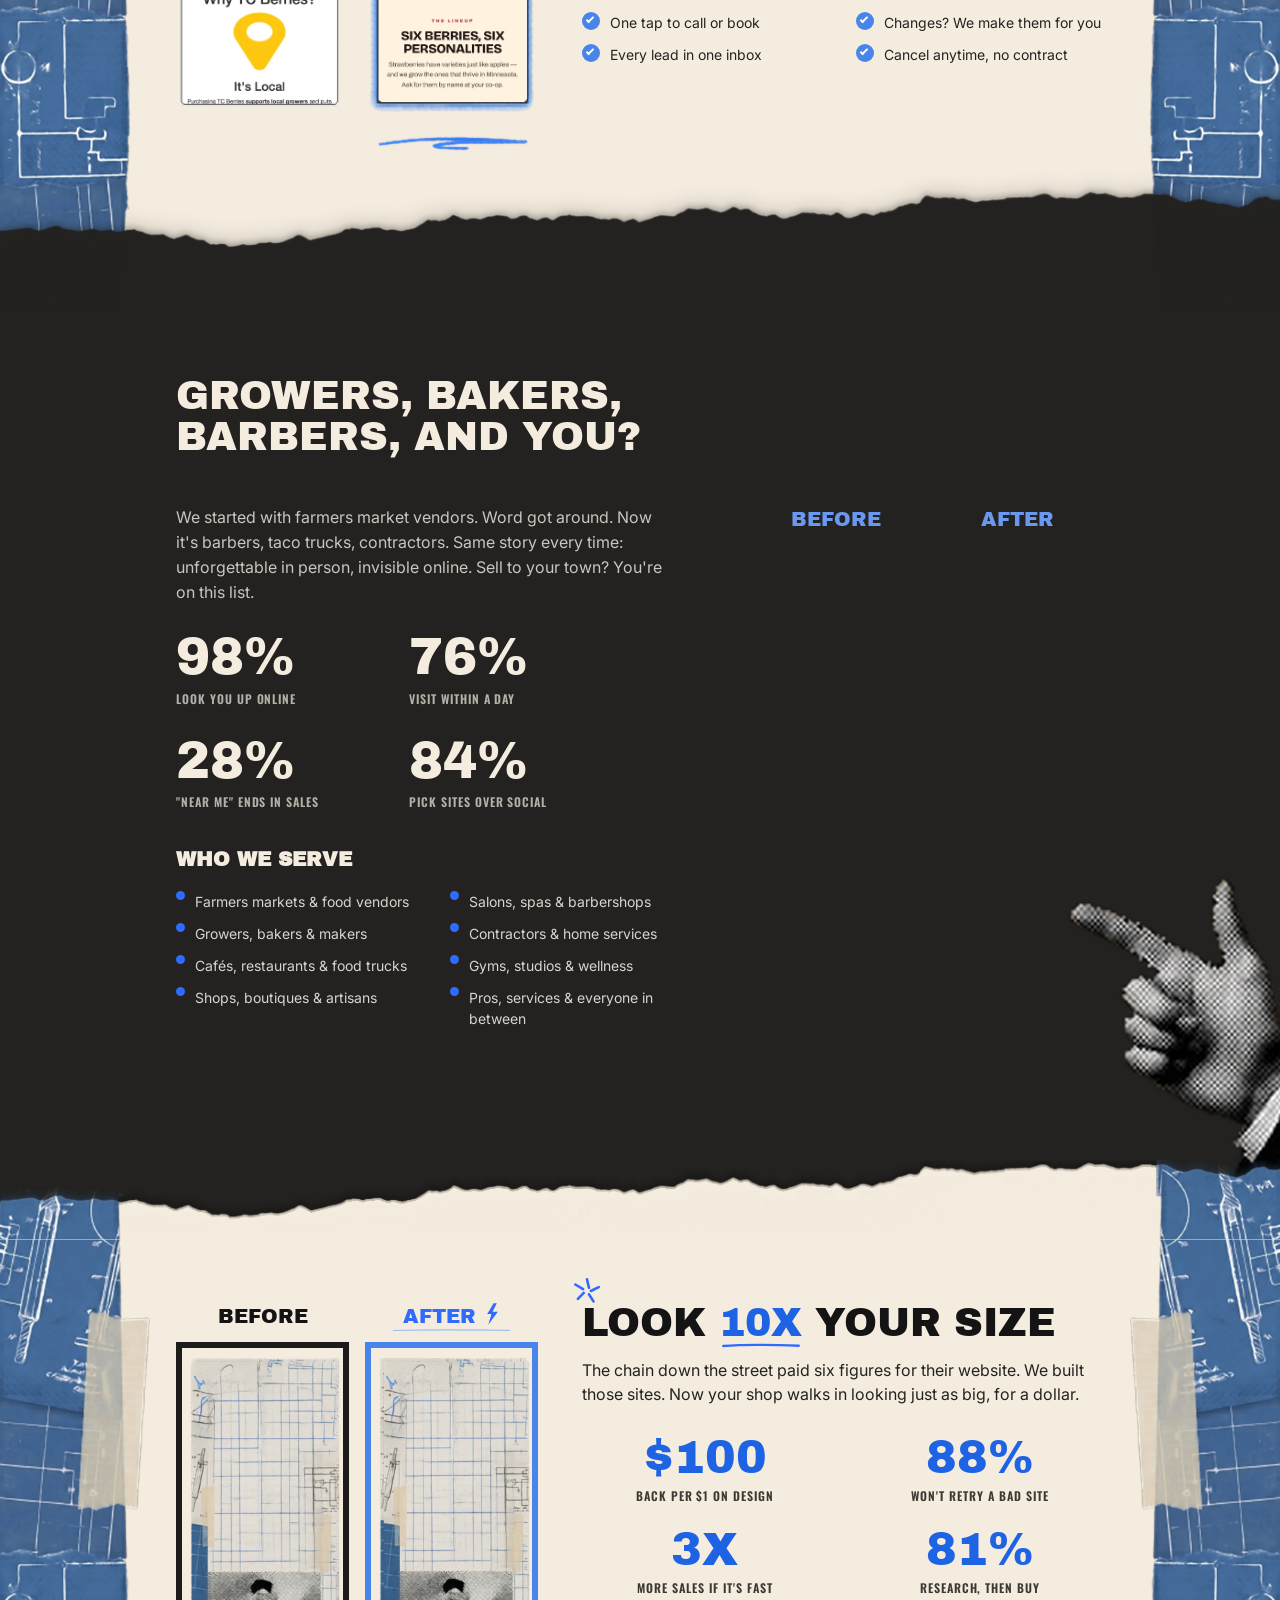
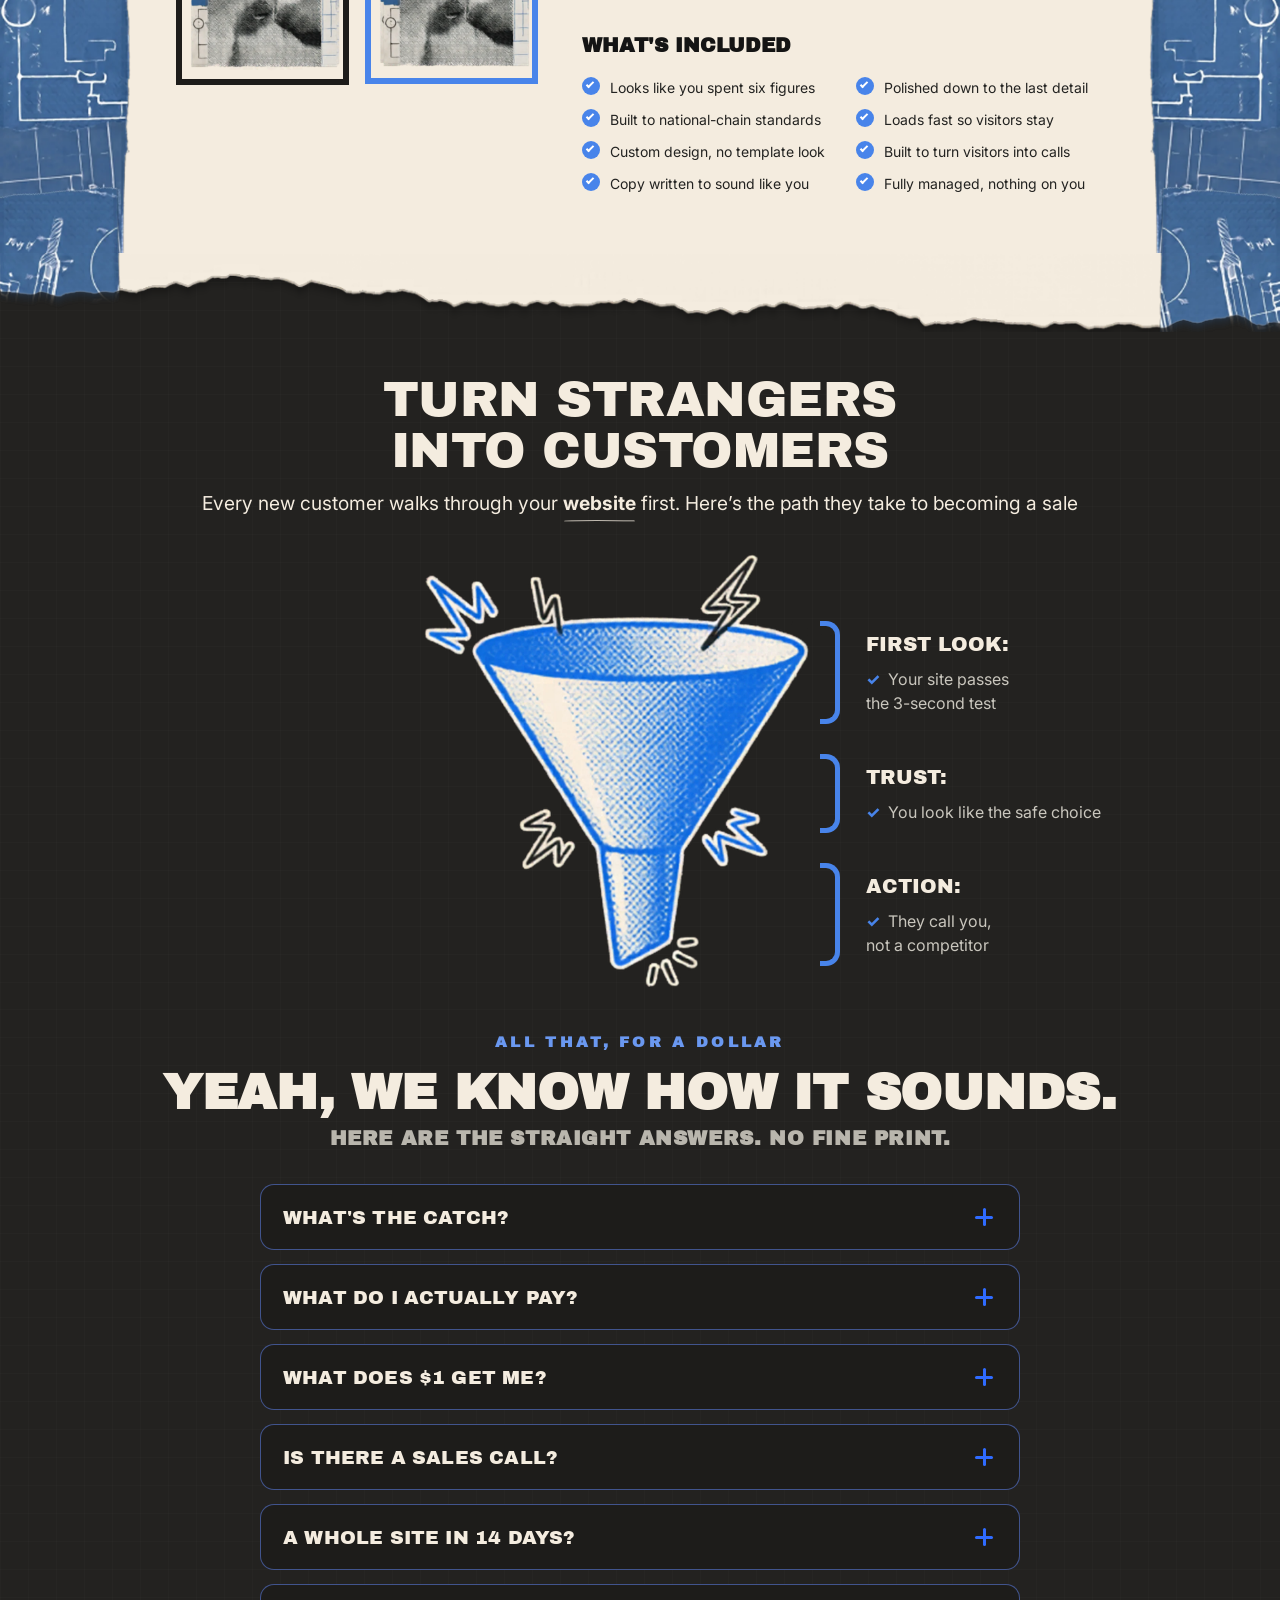
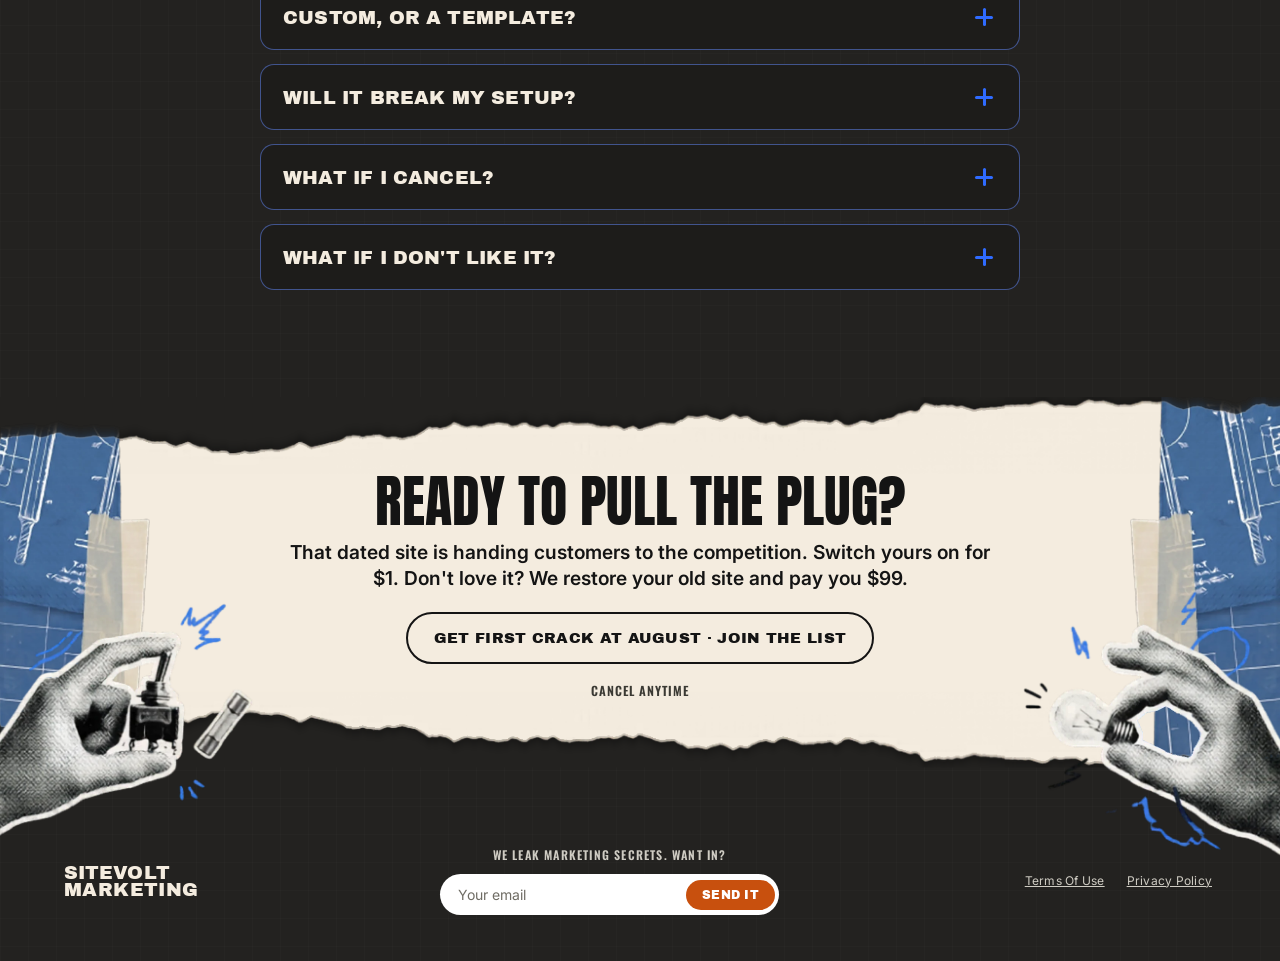
==== commit 60350da9: "Move Big Talk heading into cream band below phones as 'REAL BIG TALK. WE KNOW.' Also carries prior u" ====
--- a/index.html
+++ b/index.html
@@ -207,6 +207,12 @@
         </div>
       </div>
     </div>
+    <!-- hand-off heading: owns the brag the results band above just made, so
+         the testimonials sticker's "But don't take it from us!" reads as the
+         rebuttal that tees up the client cards in the dark band below -->
+    <div class="container">
+      <h2 class="rr__title rr__talk">REAL BIG TALK. <span class="rr__ul">WE KNOW.</span></h2>
+    </div>
   </section>
 
   </div><!-- /.bp-band -->
@@ -217,14 +223,10 @@
          band ending in a razor-straight edge until Chrome decodes it.
          Same charcoal tear scan as the hero/case-b page rips. -->
     <img class="tst__rip" src="assets/hero-page-rip-charcoal.png" alt="" aria-hidden="true" width="2758" height="300" decoding="async" />
-    <!-- blue starburst seal (ex-DYK badge) slapped over the tear, top-right -->
+    <!-- blue starburst seal (ex-DYK badge) slapped over the tear, top-right —
+         the rebuttal to the "REAL BIG TALK. WE KNOW." heading that now closes
+         the cream band above -->
     <div class="tst__sticker" aria-hidden="true"><span>But don't take it from&nbsp;us!</span></div>
-    <!-- hand-off heading: owns the brag the results band above just made, so
-         the starburst's "But don't take it from us!" reads as the rebuttal
-         that tees up the client cards -->
-    <div class="container">
-      <h2 class="tst__title">BIG TALK. <span class="tst__ul">WE KNOW.</span></h2>
-    </div>
     <div class="container tst__wrap">
       <button class="tst__arrow tst__arrow--prev" type="button" aria-label="Previous testimonials">«</button>
       <div class="tst__cards">
--- a/styles.css
+++ b/styles.css
@@ -680,12 +680,19 @@
    viewport, converted to cell coordinates like the old rule). */
 .hero__vidbox {
   position: absolute;
-  right: calc(-1 * (var(--pad-hero) - var(--border-w) - 4px));
-  bottom: -120px;        /* sleeve bottom clipped by the torn rip (z 4) */
-  /* portrait clip (480x816): width drives height, so it grows much gentler
-     than the old landscape art — 426px at 1280, capped 500 so the frame
-     never climbs past the hero top on wide screens */
-  width: clamp(340px, calc(30vw + 42px), 500px);
+  right: calc(-1 * (var(--pad-hero) - var(--border-w)));  /* right edge flush
+     with the column's inner edge: any gap leaves a cream sliver where the
+     sleeve runs off the frame's bottom-right corner */
+  bottom: -130px;        /* sleeve bottom clipped by the torn rip (z 4) */
+  /* portrait clip (480x816). The box is OPAQUE (white knocks to flat cream),
+     so unlike the transparent Tesla webp it must clear the copy entirely:
+     - height: bottom anchor is y~918 and the headline's underline scribble
+       ends at y~352, so height caps at 566 -> width caps at 366 (48/74);
+       wider slices the "ONLY $1" underline tail off.
+     - left edge: the sub block ends at pad-hero + 540 = ~676-696px, so
+       width also caps at 100vw - 850 (right edge is ~vw-114..154, +20 gap).
+     Below ~1141 nothing sensible fits — the hero stacks (media block). */
+  width: clamp(330px, calc(100vw - 850px), 366px);
   /* crop the clip's empty white top ~9% (phone top sits at 13% of frame) */
   aspect-ratio: 48 / 74;
   overflow: hidden;
@@ -697,6 +704,15 @@
 }
 .hero__vidbox.is-prep { transform: translateY(110px); }
 .hero__vidbox.is-in { transform: translateY(0); }
+/* Wide screens: past ~1520 the box clears the headline HORIZONTALLY, so it
+   may rise beside it and the height cap no longer binds — the frame's top is
+   empty white anyway and the hero's overflow:hidden clips whatever pokes past
+   the top. Headline ink keeps growing to the 83px --fs-h1 cap (~1930), so the
+   width must track it: ink right ~= 176px + 11.9em x 4.3vw = 176 + 51.2vw;
+   box right edge = 100vw - 154, minus a 20px+ gap => width <= 48.8vw - 370. */
+@media (min-width: 1520px) {
+  .hero__vidbox { width: clamp(370px, calc(48.8vw - 370px), 500px); }
+}
 .hero__vid {
   display: block;
   width: 100%;
@@ -742,8 +758,42 @@
   .hero__sub { font-size: 14px; }
 }
 
+/* Single-column hero comes EARLIER than the old Tesla layout (860): the video
+   box is an opaque rectangle, so side-by-side needs box-left >= sub-right
+   (~696px) — below ~1141 the width formula bottoms out and the art must drop
+   under the copy. The title keeps its desktop clamp in 861-1140 (42-56px,
+   fits the gutters); the 860 block below still handles phone title sizing. */
+@media (max-width: 1140px) {
+  .hero__grid { grid-template-columns: 1fr; }
+  /* animation drops BELOW the copy (order:0 keeps DOM order).
+     position:static ignores the desktop right/bottom offsets, but reset
+     them anyway (see: mobile relative overrides keeping base offsets) */
+  .hero__art { order: 0; align-self: auto; max-width: none; margin: 0; }
+  .hero__vidbox {
+    position: static;
+    right: auto; bottom: auto;
+    width: min(340px, 78vw);
+    /* The frame cuts the sleeve at its right and bottom edges, so the arm
+       can't float mid-cream in the stacked flow — anchor it like desktop:
+       - flush right into the border column (margin-right unwinds the
+         container's pad-hero down to the column's inner edge), so the
+         sleeve reads as reaching in from off-page;
+       - bottom sunk into the torn rip: hero padding-bottom is
+         10.88vw + 96px and the rip is 10.88vw tall, so -140px puts the
+         sleeve ~44px below the rip's top edge at every stacked width —
+         the tear clips the arm exactly like desktop. */
+    margin: 24px calc(var(--border-w) - var(--pad-hero)) -140px auto;
+    /* crop a touch harder when stacked (~10.6% off the top vs 9%): flow
+       height matters here. Phone top edge sits at ~13% of the frame — don't
+       go past 48/72 or the bezel clips */
+    aspect-ratio: 48 / 73;
+  }
+  /* the CTA arrow points at the pill FROM the art's gap; in single column
+     it has no referent and strands in dead space to the pill's right */
+  .hero__arrow { display: none; }
+}
+
 @media (max-width: 860px) {
-  .hero__grid { grid-template-columns: 1fr; }
   /* Single-column hero: the desktop clamp floors at 34px and the 4.3vw term
      can't beat it until ~790px, so the headline was stuck tiny across this whole
      band while the wordmark loomed beside it. Scale it with the viewport again.
@@ -755,25 +805,9 @@
      gutters (--pad-hero with the 74px border tiles): (100vw - 200px)/11.9
      with ~4px slack. */
   .hero__title.hero__title--offer { font-size: clamp(18px, calc(8.4vw - 17px), 58px); }
-  /* animation drops BELOW the copy (order:0 keeps DOM order), centered in
-     the flow. position:static ignores the desktop right/bottom offsets, but
-     reset them anyway (see: mobile relative overrides keeping base offsets) */
-  .hero__art { order: 0; align-self: auto; max-width: none; margin: 0; }
-  .hero__vidbox {
-    position: static;
-    right: auto; bottom: auto;
-    width: min(300px, 78vw);
-    margin: 24px auto 0;
-    /* crop a touch harder on phones (~10.6% off the top vs 9%): flow height
-       matters here. Phone top edge sits at ~13% of the frame — don't go past
-       48/72 or the bezel clips */
-    aspect-ratio: 48 / 73;
-  }
-  /* the CTA arrow points at the pill FROM the art's gap; once the art drops
-     below the copy (single column) the arrow has no referent and strands in
-     dead space to the pill's right — hide it across the whole single-col range
-     (was only hidden ≤480, so it reappeared 481–860 and wrapped the pill) */
-  .hero__arrow { display: none; }
+  /* single-column art/arrow handling lives in the 1140 block above; phones
+     just narrow the animation so the copy stays the star */
+  .hero__vidbox { width: min(300px, 78vw); }
 }
 @media (max-width: 768px) {
   /* Phone gutters are 30px each side (--pad-hero), so the max size that keeps
@@ -1134,11 +1168,26 @@
    with the viewport. 7.2vw keeps the longer balanced line ("REAL BIG
    RESULTS.", ~11.2em ink) inside the --pad-hero gutters down to ~360px. */
 @media (max-width: 820px) { .rr__title { font-size: clamp(26px, 7.2vw, 34px); } }
+/* "REAL BIG TALK. WE KNOW." hand-off heading — closes the cream band under
+   the phones (moved down from the dark testimonials shelf), sitting on the
+   16px shelf the section's bottom padding keeps above the tear. The 72px top
+   margin is the breathing room below the phone bottoms; the marquee's
+   padding/negative-margin pair nets to zero so this margin IS the gap. */
+.rr__talk { margin: 72px 0 0; }
+@media (max-width: 880px) {
+  .rr__talk {
+    margin-top: 56px;
+    /* balance splits this one as "REAL BIG / TALK. WE KNOW." — kill it so the
+       wrap lands at the sentence break instead: the nowrap .rr__ul span keeps
+       "WE KNOW." whole, so the line breaks after "TALK." ("REAL BIG TALK."
+       ink fits the --pad-hero gutters down to 320px) */
+    text-wrap: wrap;
+  }
+}
 /* hand-drawn blue underline under a word — same treatment as "DIALED IN.",
    long stroke + shorter second scribble beneath, as in the banner ref
-   (.tst__ul reuses it under the testimonials heading's "WE KNOW.") */
-.rr__ul,
-.tst__ul {
+   (also under the .rr__talk heading's "WE KNOW.") */
+.rr__ul {
   white-space: nowrap;
   background-image: url("data:image/svg+xml,%3Csvg xmlns='http://www.w3.org/2000/svg' viewBox='0 0 200 22' preserveAspectRatio='none'%3E%3Cpath d='M4 6 C60 2 140 3 196 5' fill='none' stroke='%232f6bff' stroke-width='4.5' stroke-linecap='round'/%3E%3Cpath d='M28 15 C90 11 150 12 180 13' fill='none' stroke='%232f6bff' stroke-width='3.5' stroke-linecap='round'/%3E%3C/svg%3E");
   background-repeat: no-repeat;
@@ -1258,9 +1307,11 @@
 }
 
 @media (max-width: 880px) {
-  /* stacked: a clear cream shelf under the phone bottoms before the
-     testimonials tear bites in (the tear was kissing the bezels) */
-  .real-results { padding-bottom: 72px; }
+  /* stacked: a clear cream shelf under the heading before the testimonials
+     tear bites in — the 10.9vw term keeps tracking the rip height (flat 72px
+     let the tear overlap the heading in the 600–880 band where the rip is
+     taller than the shelf) */
+  .real-results { padding-bottom: max(72px, 10.9vw + 16px); }
 }
 
 /* ===== TESTIMONIALS (§7) ===== */
@@ -1308,11 +1359,12 @@
   --stk: clamp(160px, 15vw, 208px);
   /* center the burst on the card's top-right corner, biased up-right (16px
      over, 26px up) so the spike tips clear the star row / quote ink at 900px
-     where the card is narrowest (verified 900–1920).
-     Corner-y = section pad (104) + title line box (fs-h3 × 1.05) + its 44px
-     margin; corner-x (from the right) = centered container edge + --pad
+     where the card is narrowest.
+     Corner-y = section pad (104 — the heading that used to sit above the
+     cards now lives in the cream band, so the cards lead the section);
+     corner-x (from the right) = centered container edge + --pad
      + next arrow (~31px) + the wrap's 24px gap */
-  top: calc(104px + var(--fs-h3) * 1.05 + 44px - var(--stk) / 2 - 26px);
+  top: calc(104px - var(--stk) / 2 - 26px);
   right: calc((100% - min(var(--maxw), 100%)) / 2 + var(--pad) + 55px - var(--stk) / 2 - 16px);
   width: var(--stk); height: var(--stk);
   display: flex; align-items: center; justify-content: center;
@@ -1357,32 +1409,6 @@
     width: 156px; height: 156px;
     font-size: 19px;
     transform: rotate(10deg);
-  }
-}
-/* "BIG TALK. WE KNOW." hand-off heading in the black shelf above the cards —
-   it owns the brag the results band just made, so the starburst's "But don't
-   take it from us!" reads as the rebuttal that tees up the client cards */
-.tst__title {
-  text-align: center;
-  font-family: var(--f-head);
-  font-weight: 400;
-  text-transform: uppercase;
-  font-size: var(--fs-h3);
-  line-height: 1.05;
-  letter-spacing: 0.005em;
-  color: var(--paper);
-  margin-bottom: 44px;
-}
-@media (max-width: 880px) {
-  /* stacked: the sticker rides the band's top-right, so the heading locks up
-     beside it on the left — the right pad clears the sticker box (156px wide,
-     -26px overhang → its spikes start ~182px in from the right edge) and
-     forces the two sentences onto their own lines */
-  .tst__title {
-    text-align: left;
-    font-size: clamp(22px, 6vw, 30px);
-    padding-right: 150px;
-    margin-bottom: 30px;
   }
 }
 .tst__wrap {
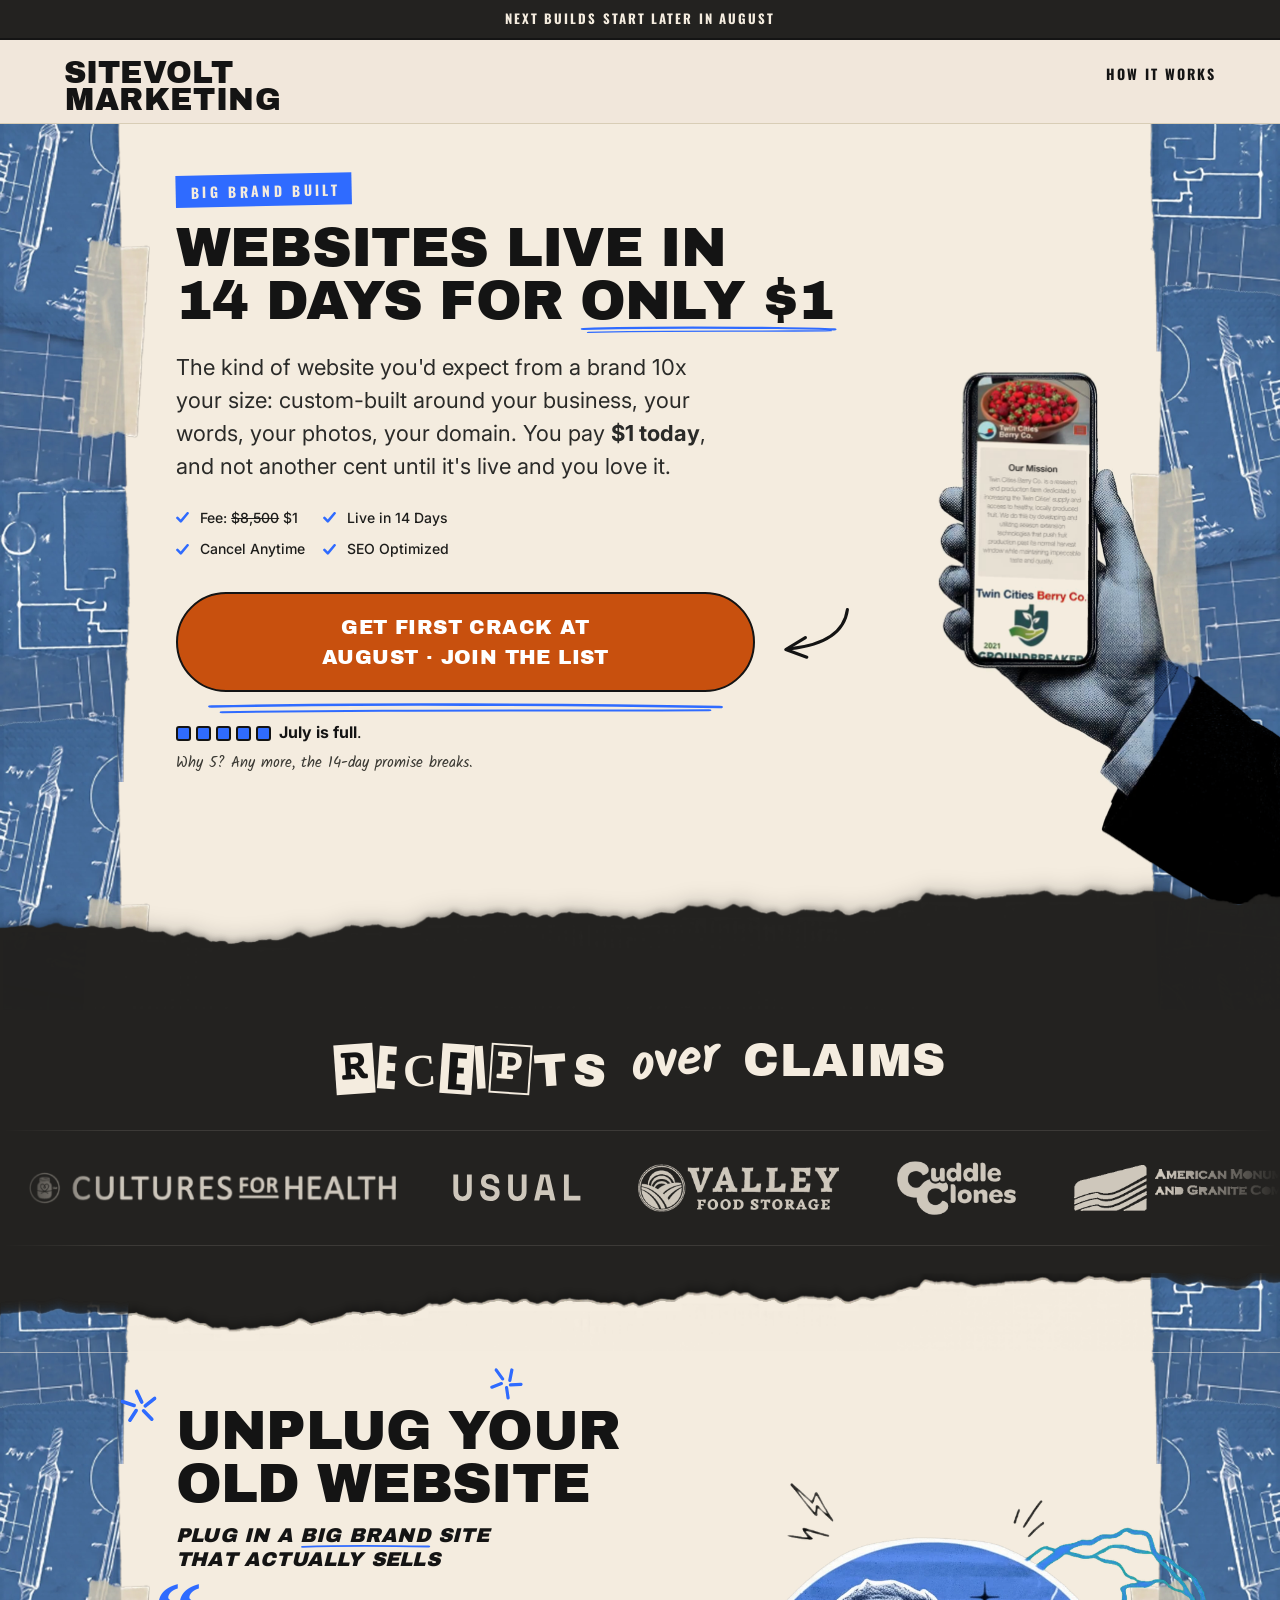
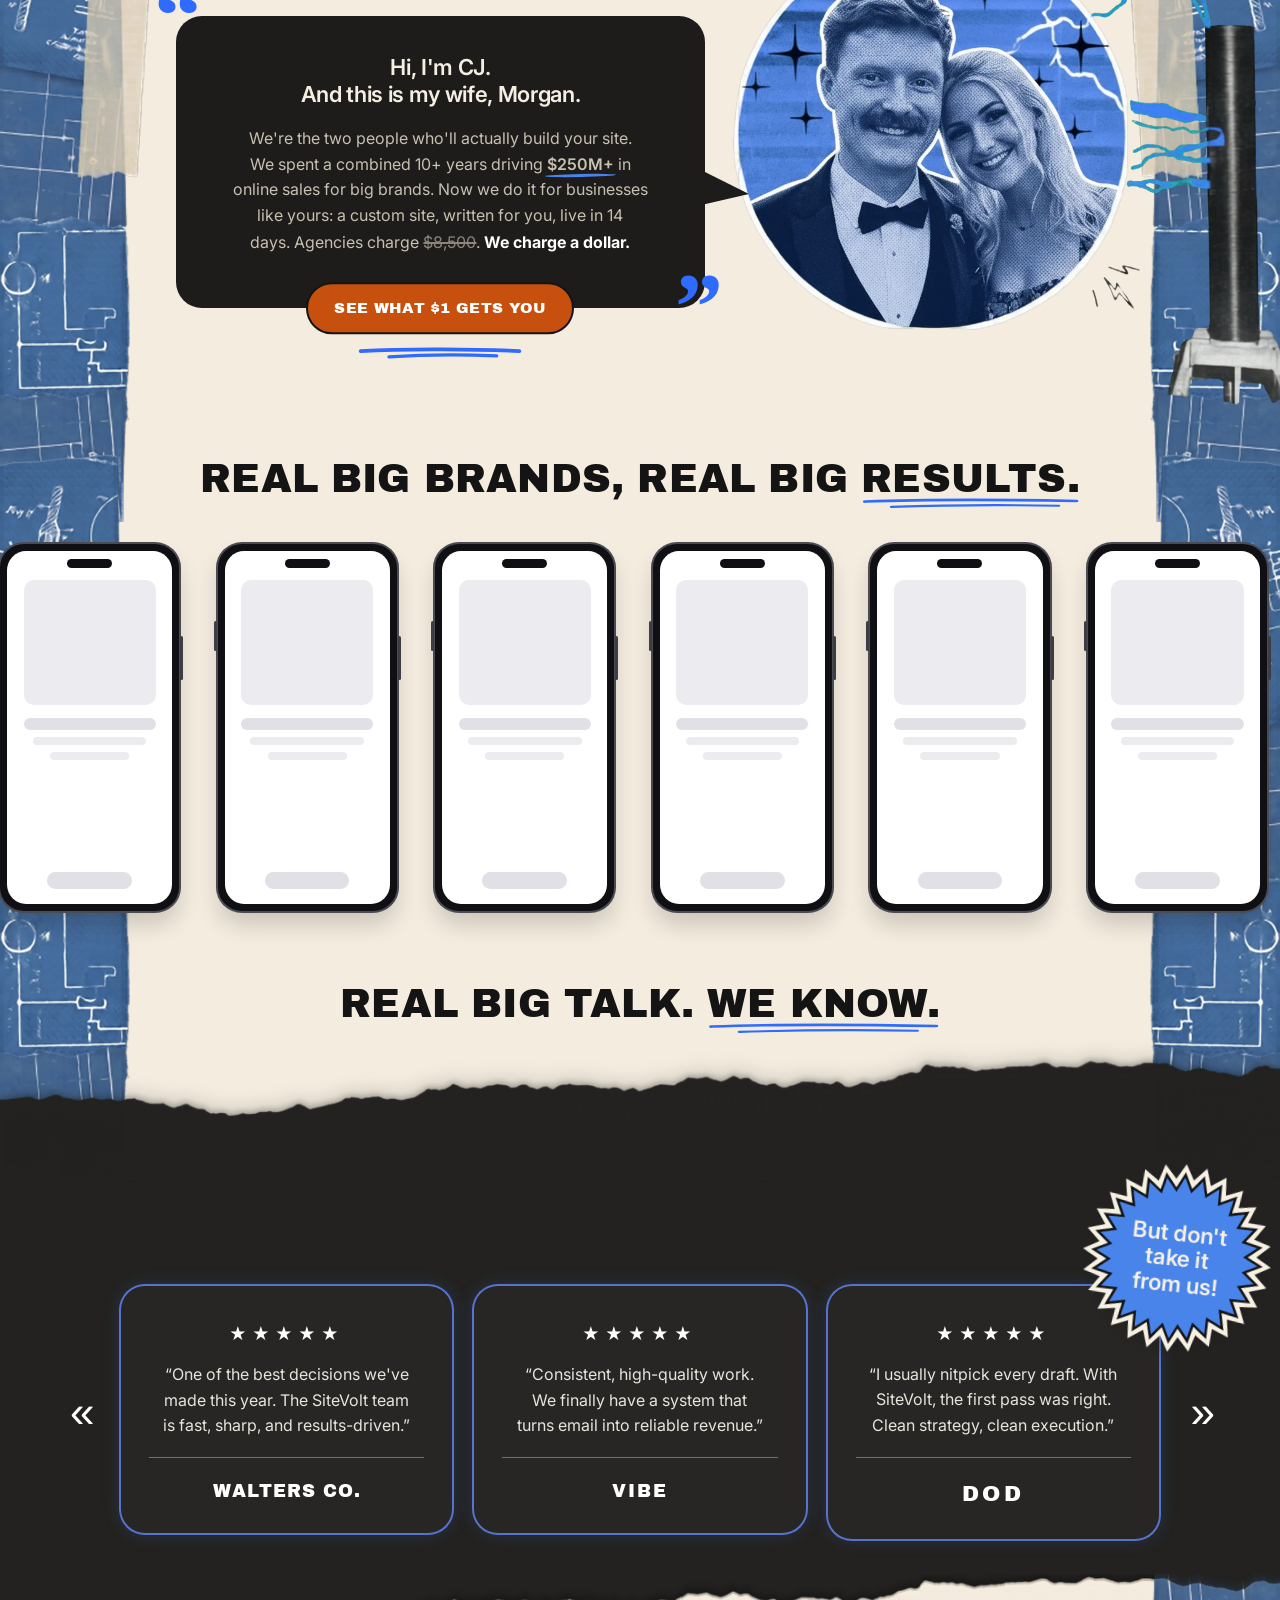
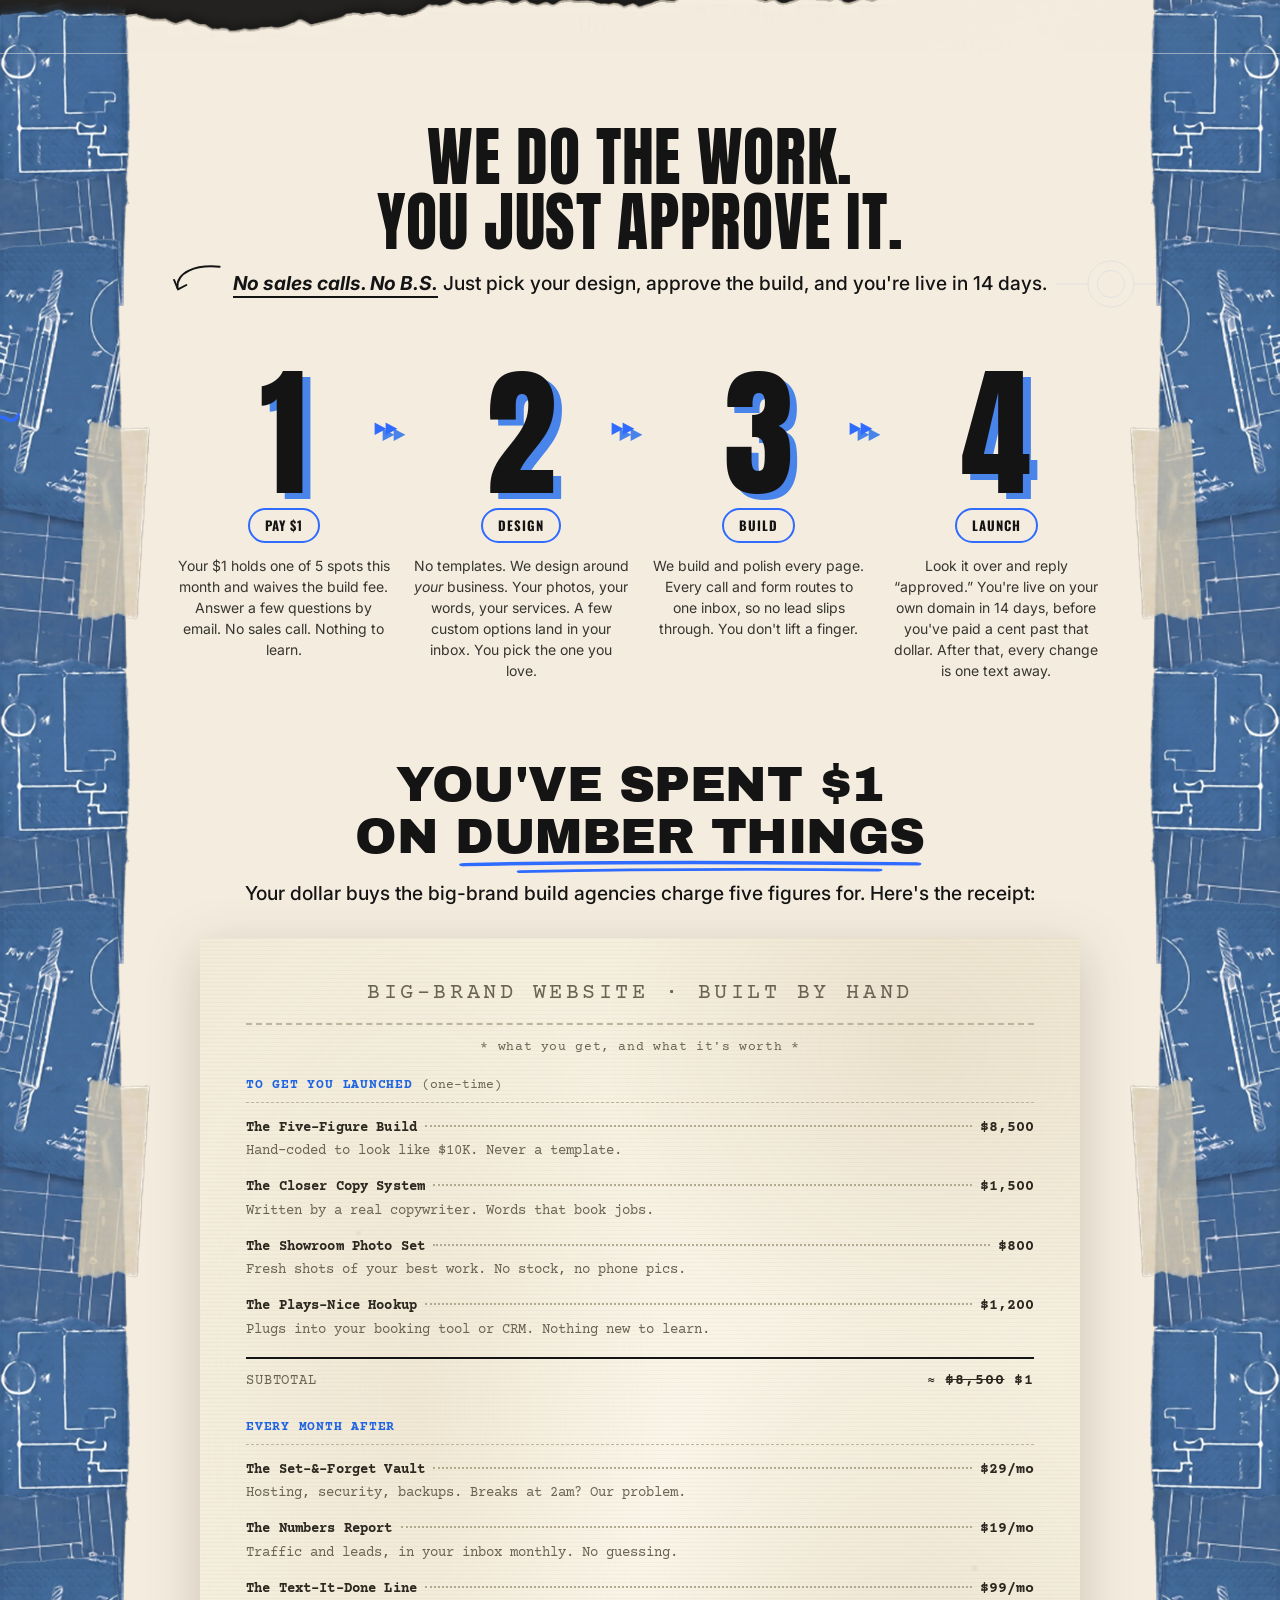
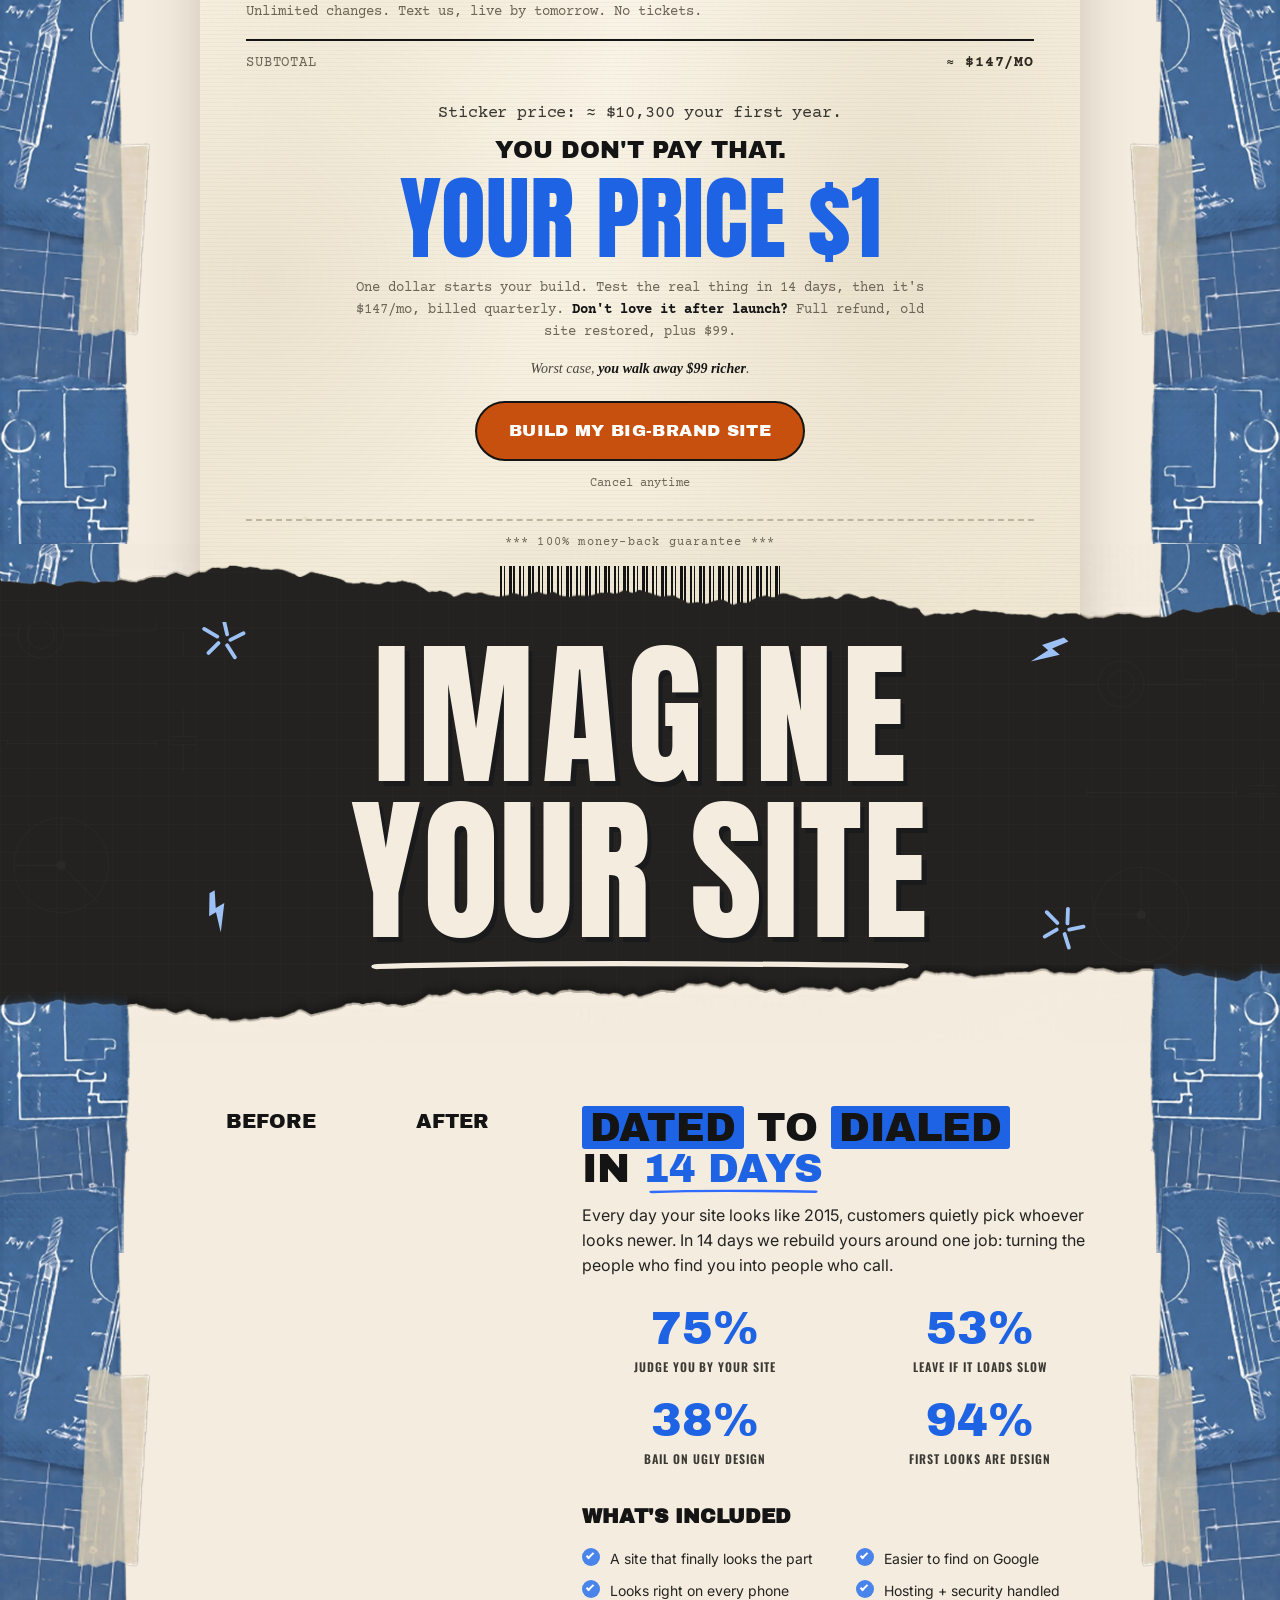
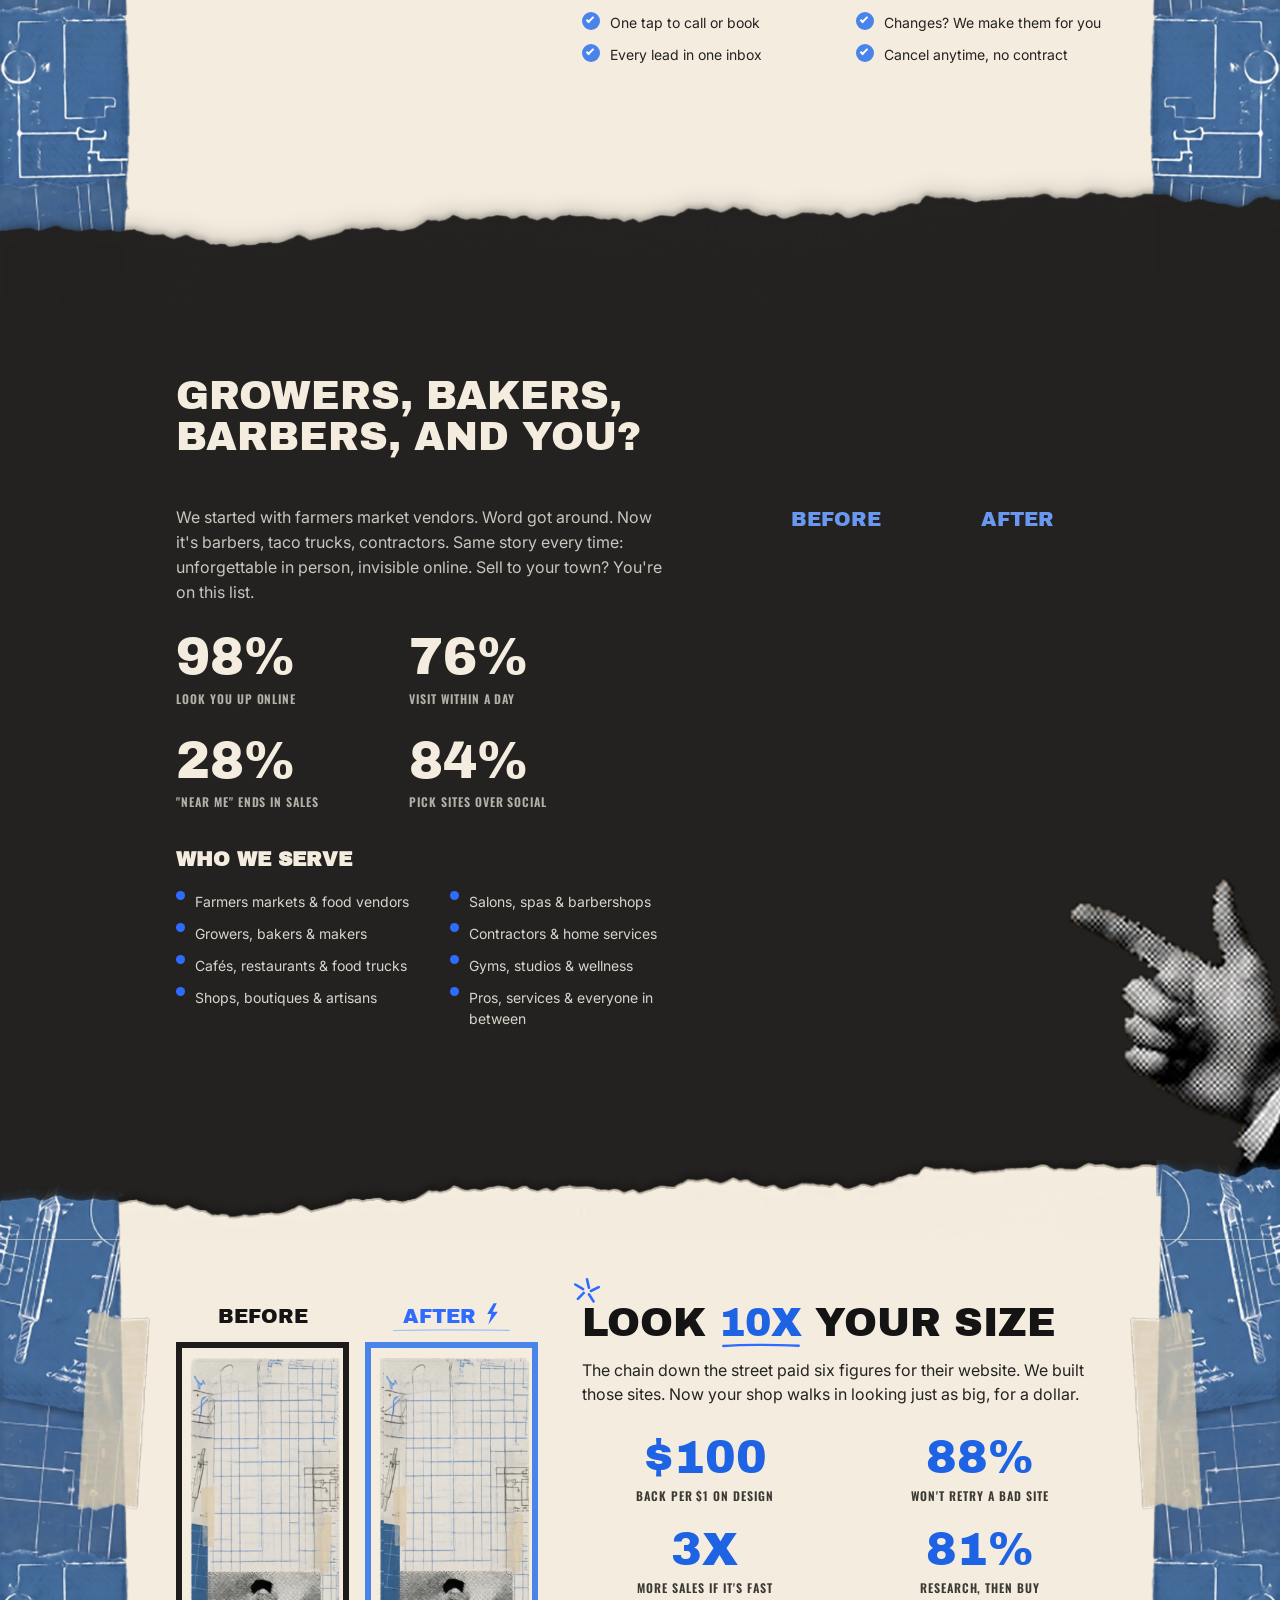
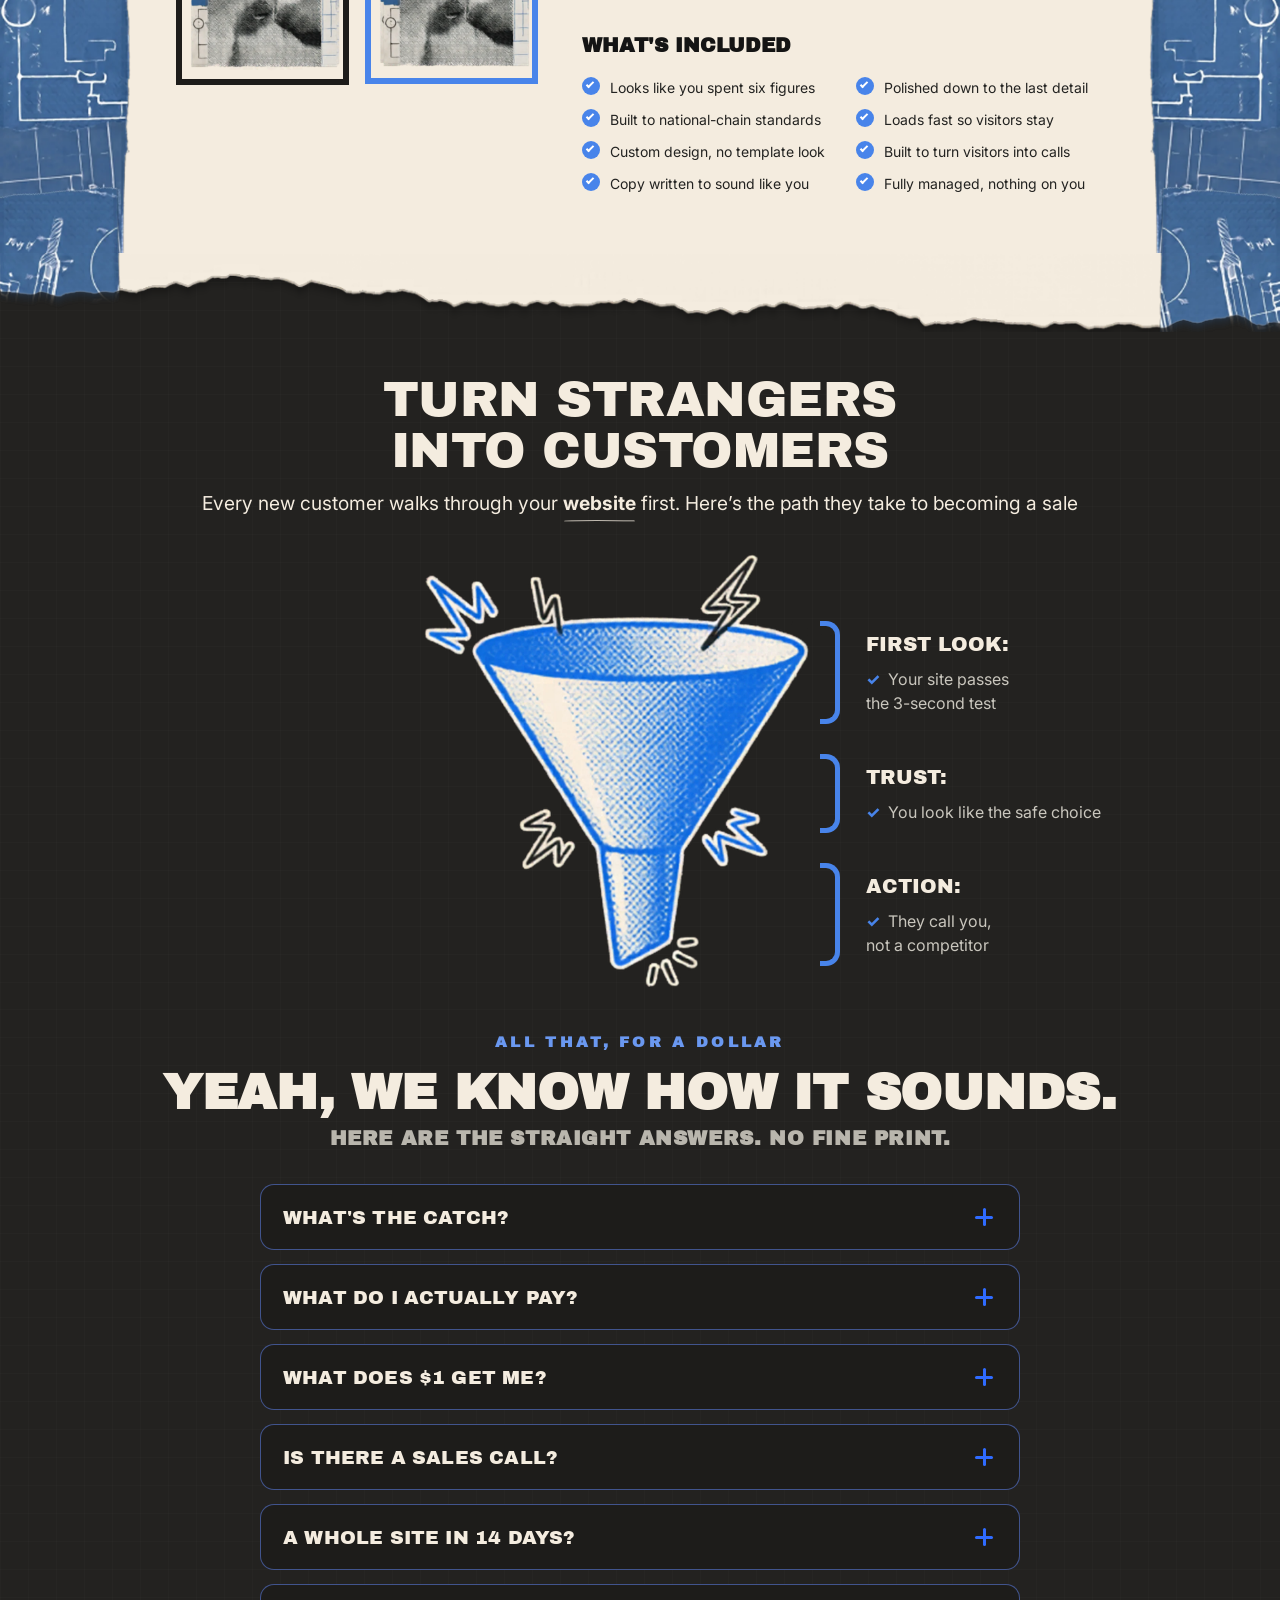
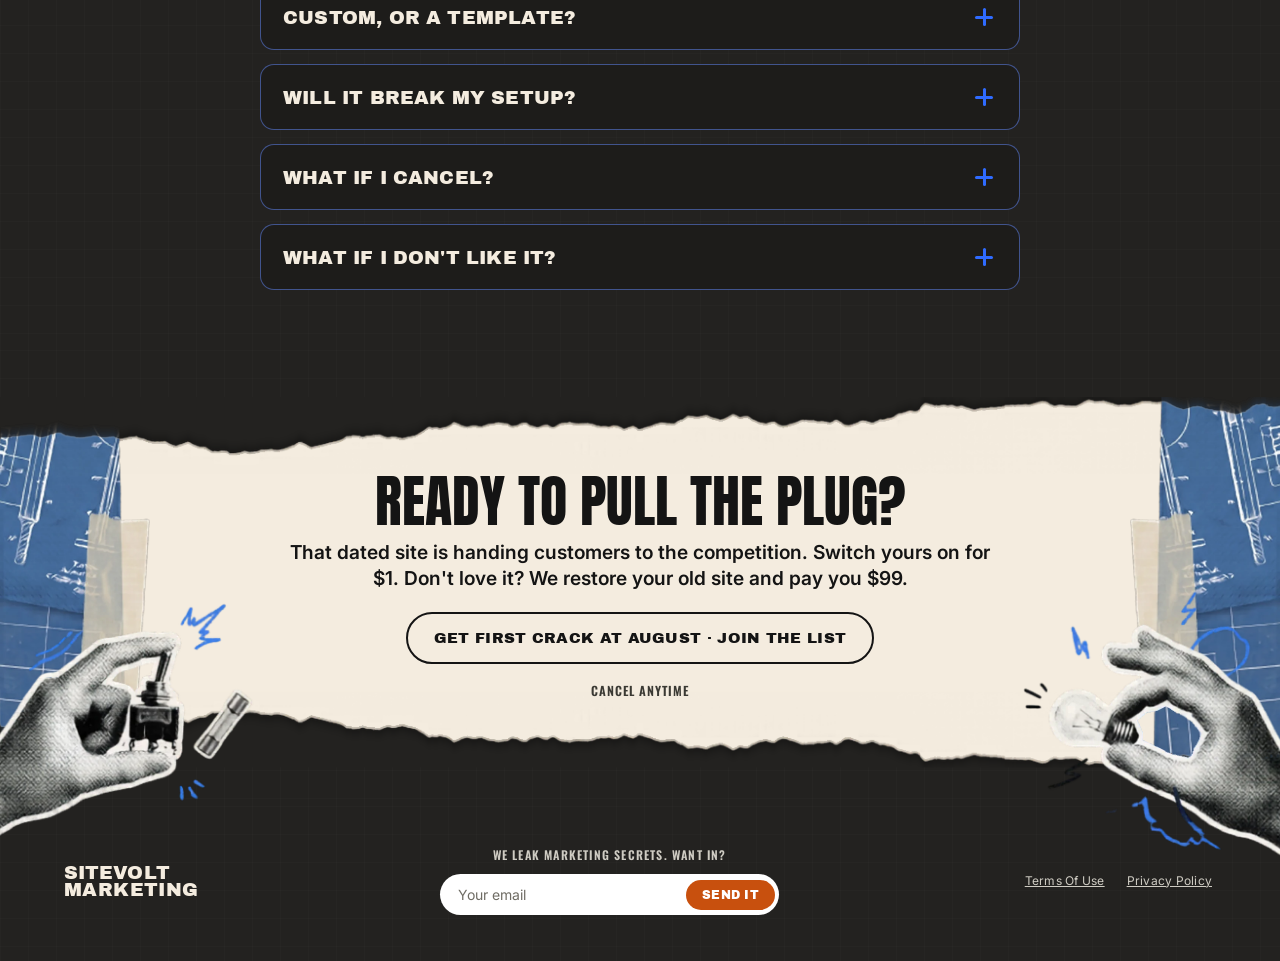
==== commit b06f4b65: "Swap dialed-in portrait to CJ+Morgan couple collage; sync hero video updates Co-Authored-By: Claude " ====
--- a/index.html
+++ b/index.html
@@ -105,9 +105,14 @@
              the box up from behind the rip, then plays once. -->
         <div class="hero__vidbox" data-hero-anim aria-hidden="true">
           <video class="hero__vid" muted playsinline preload="metadata"
-                 poster="assets/hero-anim-poster.jpg" width="480" height="816">
+                 poster="assets/hero-anim-poster.jpg" width="736" height="1232">
             <source src="assets/hero-anim.mp4" type="video/mp4" />
           </video>
+          <!-- crisp payoff: the real composited screenshot (same frame the
+               clip's last_image was pinned to) crossfades over the frozen AI
+               frame on ended — the screen text stays razor sharp at rest -->
+          <img class="hero__vidend" src="assets/hero-anim-end.jpg" alt=""
+               width="736" height="1227" loading="lazy" decoding="async" />
         </div>
       </div>
     </div>
--- a/styles.css
+++ b/styles.css
@@ -133,6 +133,11 @@
    the same boundary over the tear strip itself */
 .bp-band::before { background-position: left bottom; }
 .bp-band::after  { background-position: right bottom; }
+/* hero's right column counts its phase from the bottom too: the video box
+   repaints the column slice it overlaps (.hero__vidbox::before) and its only
+   fixed reference to the hero is the bottom edge — bottom-anchoring both
+   makes their tile phases meet seamlessly at the box's top/bottom cuts */
+.hero::after { background-position: right bottom; }
 /* blueprint border columns continue UP over the cream tear strip that opens
    the band (trusted panel's torn-bottom), ripped along its contour — same
    idea as .dd__rip-borders but the tear opens upward, so the mask is the
@@ -480,7 +485,11 @@
 .funnel.section:empty { min-height: 360px; }
 
 /* ===== HERO (§2) ===== */
-.hero { padding: 52px 0 190px; overflow: hidden; }
+.hero { padding: 52px 0 190px; overflow: hidden; overflow: clip; }
+/* clip, not hidden: the video box sinks ~104px past the section bottom at
+   <=640 (sleeve into the rip), which makes a hidden hero PROGRAMMATICALLY
+   scrollable — a stray scrollIntoView/focus jump would shift the whole hero
+   content up and expose the box below the tear. clip can't be scrolled. */
 /* torn-paper rip forming the hero's bottom edge (scraps taped along the tear) */
 .hero__rip {
   position: absolute;
@@ -673,16 +682,18 @@
   position: relative;
   z-index: 1;            /* below .hero__rip (z 4) so the tear overlaps it */
 }
-/* Hero animation box. The video is an opaque rectangle (white bg), so unlike
-   the old transparent Tesla webp it must NOT overlap the blueprint border
-   column — white-knocked-to-cream would erase the column art. Right edge sits
-   4px inside the column's inner edge (gap = --border-w + 4px from the
-   viewport, converted to cell coordinates like the old rule). */
+/* Hero animation box. The video is an opaque rectangle (white bg) multiplied
+   over the box's flat --paper backdrop, so overlapping the blueprint column
+   would normally erase it (white knocks to cream, not to the column art).
+   The box runs to the viewport edge anyway — the sleeve reads as reaching in
+   from off-page OVER the blueprint — and ::before repaints the column slice
+   the box covers, phase-matched to the real .hero::after column, so the
+   multiply chain prints the arm onto it instead of erasing it. */
 .hero__vidbox {
   position: absolute;
-  right: calc(-1 * (var(--pad-hero) - var(--border-w)));  /* right edge flush
-     with the column's inner edge: any gap leaves a cream sliver where the
-     sleeve runs off the frame's bottom-right corner */
+  right: calc(-1 * var(--pad-hero));  /* right edge flush with the viewport
+     edge: the frame cuts the sleeve at its right border, so the cut must sit
+     off-page, and the overlapped column is repainted by ::before below */
   bottom: -130px;        /* sleeve bottom clipped by the torn rip (z 4) */
   /* portrait clip (480x816). The box is OPAQUE (white knocks to flat cream),
      so unlike the transparent Tesla webp it must clear the copy entirely:
@@ -698,12 +709,33 @@
   overflow: hidden;
   /* flat cream matching the body: the multiply backdrop for the video */
   background: var(--paper);
-  /* entrance: JS (data-hero-anim) sinks the box 110px with .is-prep, then
-     .is-in rises it from behind the torn rip; then the clip plays once */
-  transition: transform 0.9s cubic-bezier(0.22, 0.9, 0.3, 1);
-}
-.hero__vidbox.is-prep { transform: translateY(110px); }
-.hero__vidbox.is-in { transform: translateY(0); }
+}
+/* the column slice the box overlaps, repainted as part of the multiply
+   backdrop so the arm prints OVER the blueprint. Phase counts from the hero's
+   bottom edge like .hero::after: box bottom sits 10.88vw - 34px above the
+   hero bottom (padding-bottom 10.88vw + 96px, bottom -130px), so anchoring
+   the tile 10.88vw - 34px below the box bottom lands it exactly on the hero
+   bottom — real and repainted columns tile in the same phase. */
+.hero__vidbox::before {
+  content: "";
+  position: absolute;
+  top: 0; bottom: 0; right: 0;
+  width: var(--border-w);   /* clipped to the column: the raw tile renders
+                               wider than --border-w at narrow viewports */
+  background-image: url("assets/blueprint-border-right.webp");
+  background-repeat: repeat-y;
+  background-size: auto var(--tile-h);
+  background-position: right bottom calc(34px - 10.88vw);
+}
+/* entrance: JS (data-hero-anim) sinks the MEDIA 110px with .is-prep, then
+   .is-in rises it from behind the torn rip; then the clip plays once. The
+   transform lives on the video layers, not the box, so the repainted column
+   slice (::before) stays locked to the real column during the slide — the
+   media rises over a stable page backdrop. */
+.hero__vidbox.is-prep .hero__vid,
+.hero__vidbox.is-prep .hero__vidend { transform: translateY(110px); }
+.hero__vidbox.is-in .hero__vid,
+.hero__vidbox.is-in .hero__vidend { transform: translateY(0); }
 /* Wide screens: past ~1520 the box clears the headline HORIZONTALLY, so it
    may rise beside it and the height cap no longer binds — the frame's top is
    empty white anyway and the hero's overflow:hidden clips whatever pokes past
@@ -715,6 +747,9 @@
 }
 .hero__vid {
   display: block;
+  position: relative;   /* paints above the ::before column repaint (tree
+                           order among positioned siblings) — static in-flow
+                           content would slip underneath it */
   width: 100%;
   height: 100%;
   object-fit: cover;
@@ -725,10 +760,35 @@
      the surrounding page (multiply of 250-white leaves a visible 2% patch) */
   filter: brightness(1.02);
   mix-blend-mode: multiply;
-}
+  /* fades OUT under .hero__vidend on ended: multiply never occludes, so the
+     frozen AI frame would ghost through the crisp overlay if left visible */
+  transition: opacity 0.5s ease, transform 0.9s cubic-bezier(0.22, 0.9, 0.3, 1);
+}
+.hero__vidbox.is-done .hero__vid { opacity: 0; }
+/* crisp payoff overlay: the compose.mjs end frame (real screenshot warped
+   onto the phone — the same image the clip's last_image was pinned to), so
+   the resting state shows sharp screen text instead of the AI render. Same
+   blend/filter chain as the video so the white bg knocks out identically. */
+.hero__vidend {
+  position: absolute;
+  inset: 0;
+  width: 100%;
+  height: 100%;
+  object-fit: cover;
+  object-position: 50% 100%;
+  filter: brightness(1.02);
+  mix-blend-mode: multiply;
+  opacity: 0;
+  transition: opacity 0.5s ease, transform 0.9s cubic-bezier(0.22, 0.9, 0.3, 1);
+  pointer-events: none;
+}
+.hero__vidbox.is-done .hero__vidend { opacity: 1; }
 @media (prefers-reduced-motion: reduce) {
-  .hero__vidbox { transition: none; }
-  .hero__vidbox.is-prep { transform: none; }
+  .hero__vid { transition: none; }
+  .hero__vidbox.is-prep .hero__vid,
+  .hero__vidbox.is-prep .hero__vidend { transform: none; }
+  /* no motion => never plays; show the payoff frame outright */
+  .hero__vidend { opacity: 1; transition: none; }
 }
 
 /* keep the bullets as a 2x2 block of single-line items (matches target);
@@ -770,24 +830,30 @@
      them anyway (see: mobile relative overrides keeping base offsets) */
   .hero__art { order: 0; align-self: auto; max-width: none; margin: 0; }
   .hero__vidbox {
-    position: static;
+    /* relative, not static: in-flow like static, but keeps the box a
+       containing block for the .hero__vidend inset overlay */
+    position: relative;
     right: auto; bottom: auto;
     width: min(340px, 78vw);
     /* The frame cuts the sleeve at its right and bottom edges, so the arm
        can't float mid-cream in the stacked flow — anchor it like desktop:
-       - flush right into the border column (margin-right unwinds the
-         container's pad-hero down to the column's inner edge), so the
-         sleeve reads as reaching in from off-page;
+       - flush right to the viewport edge (margin-right unwinds the
+         container's full pad-hero), sleeve over the blueprint column with
+         the cut off-page; ::before repaints the overlapped column slice;
        - bottom sunk into the torn rip: hero padding-bottom is
          10.88vw + 96px and the rip is 10.88vw tall, so -140px puts the
          sleeve ~44px below the rip's top edge at every stacked width —
          the tear clips the arm exactly like desktop. */
-    margin: 24px calc(var(--border-w) - var(--pad-hero)) -140px auto;
+    margin: 24px calc(-1 * var(--pad-hero)) -140px auto;
     /* crop a touch harder when stacked (~10.6% off the top vs 9%): flow
        height matters here. Phone top edge sits at ~13% of the frame — don't
        go past 48/72 or the bezel clips */
     aspect-ratio: 48 / 73;
   }
+  /* stacked column-repaint phase: box bottom = hero content bottom + 140px
+     (negative margin) = hero bottom - (10.88vw + 96px) + 140px, so the hero
+     bottom sits 10.88vw - 44px below the box bottom */
+  .hero__vidbox::before { background-position: right bottom calc(44px - 10.88vw); }
   /* the CTA arrow points at the pill FROM the art's gap; in single column
      it has no referent and strands in dead space to the pill's right */
   .hero__arrow { display: none; }
@@ -2691,7 +2757,14 @@
 /* at phone width the art now sits BELOW the copy, tucked into the bottom rip:
    trim the bottom padding so Tesla's lower edge meets the tear (like desktop)
    instead of leaving a cream gap above it */
-@media (max-width: 640px) { .hero:has(.hero__why) { padding-bottom: 36px; } }
+@media (max-width: 640px) {
+  .hero:has(.hero__why) { padding-bottom: 36px; }
+  /* the 36px padding moves the video box relative to the hero bottom, so the
+     column-repaint phase moves with it: box bottom = hero bottom - 36px +
+     140px (negative margin) — the hero bottom sits 104px ABOVE the box
+     bottom here, not below it like the wider stacked band */
+  .hero__vidbox::before { background-position: right bottom 104px; }
+}
 /* Phone: the 52px desktop top padding leaves a big cream gap under the nav —
    tighten it so the headline sits closer to the bar. */
 @media (max-width: 640px) { .hero { padding-top: 24px; } }
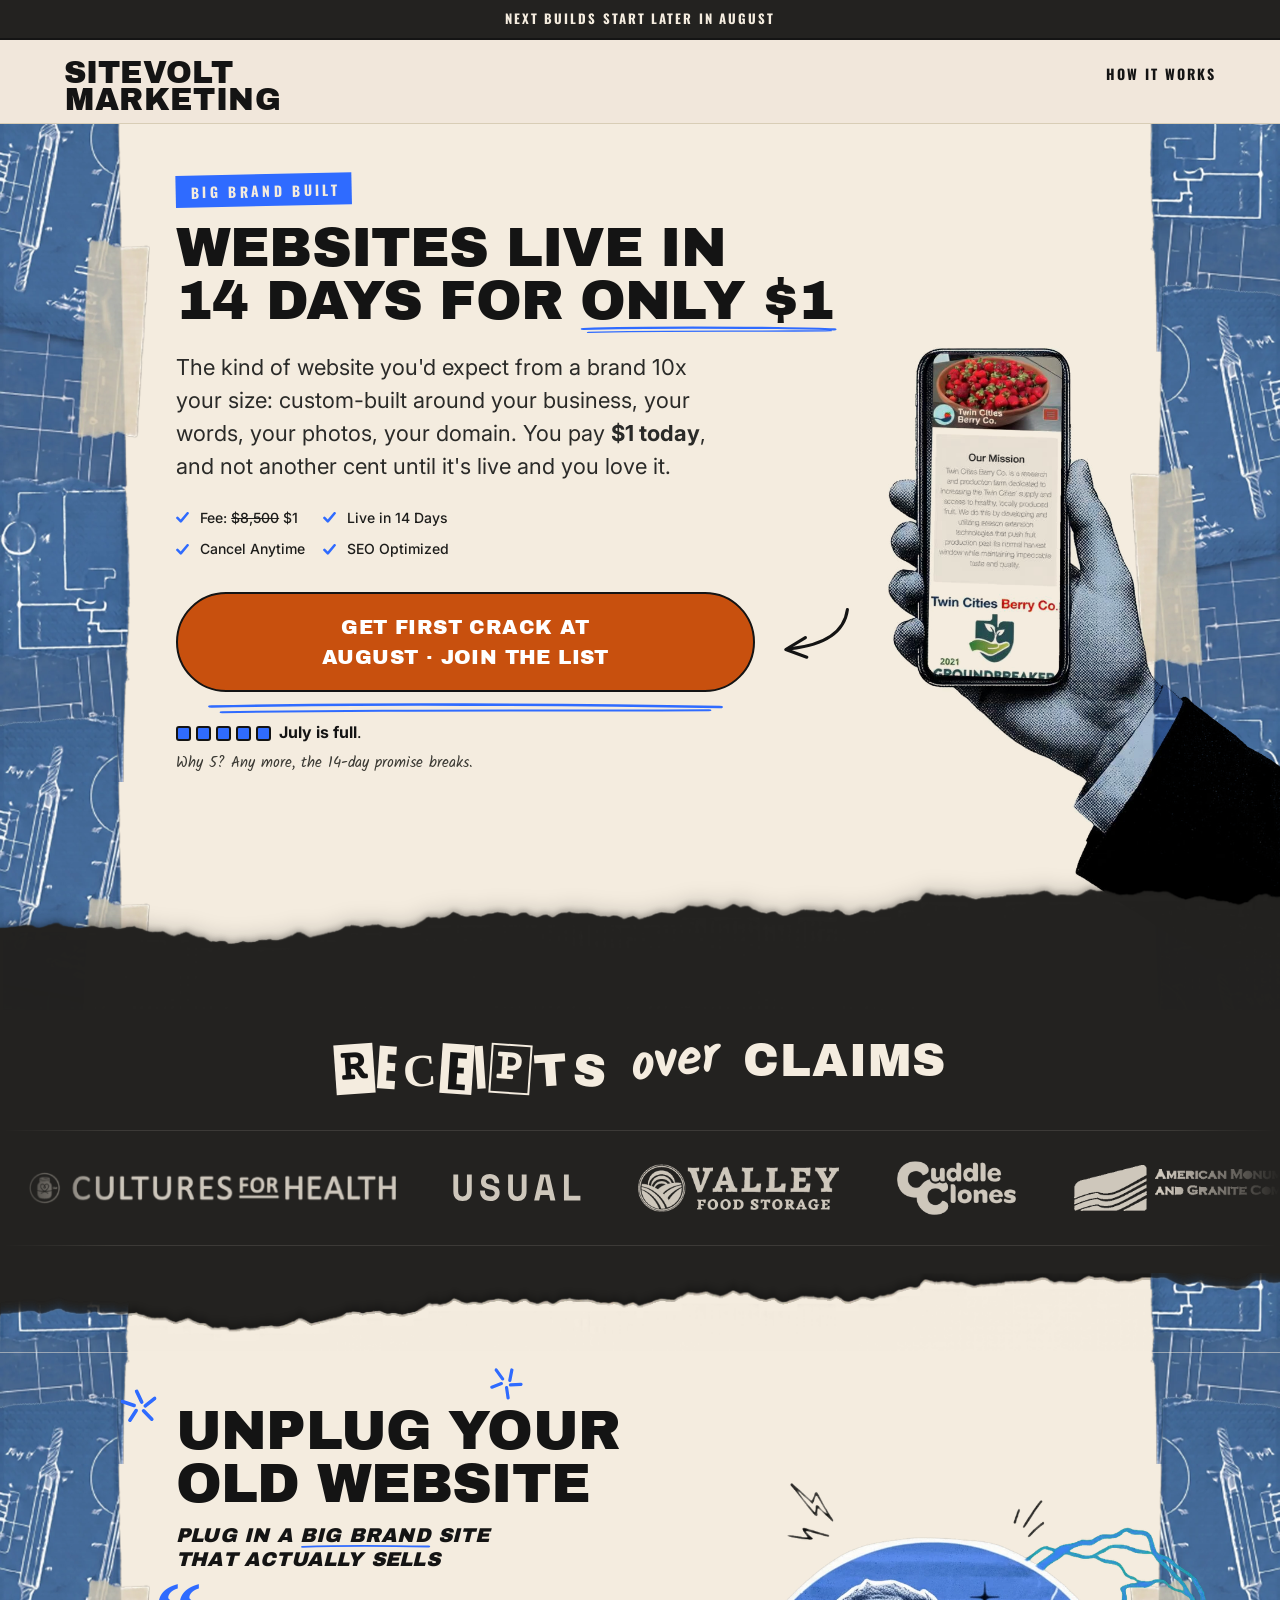
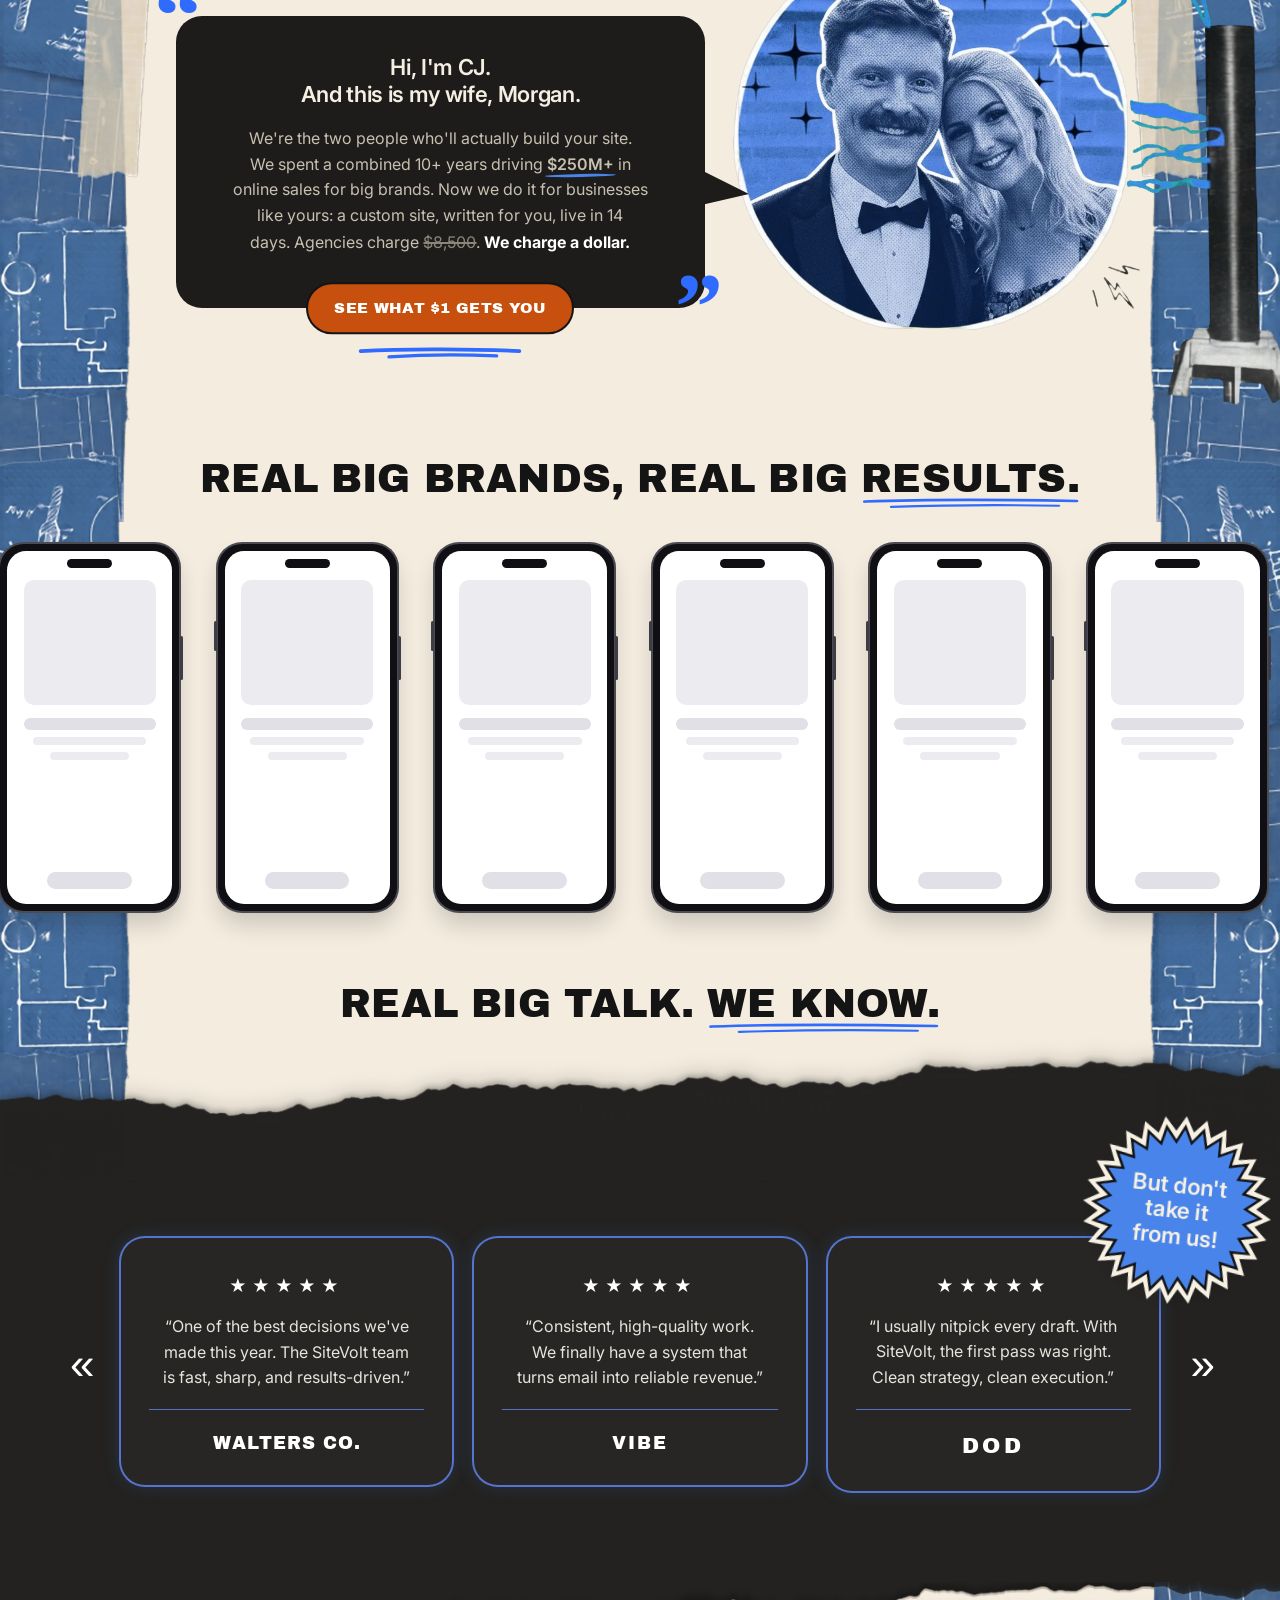
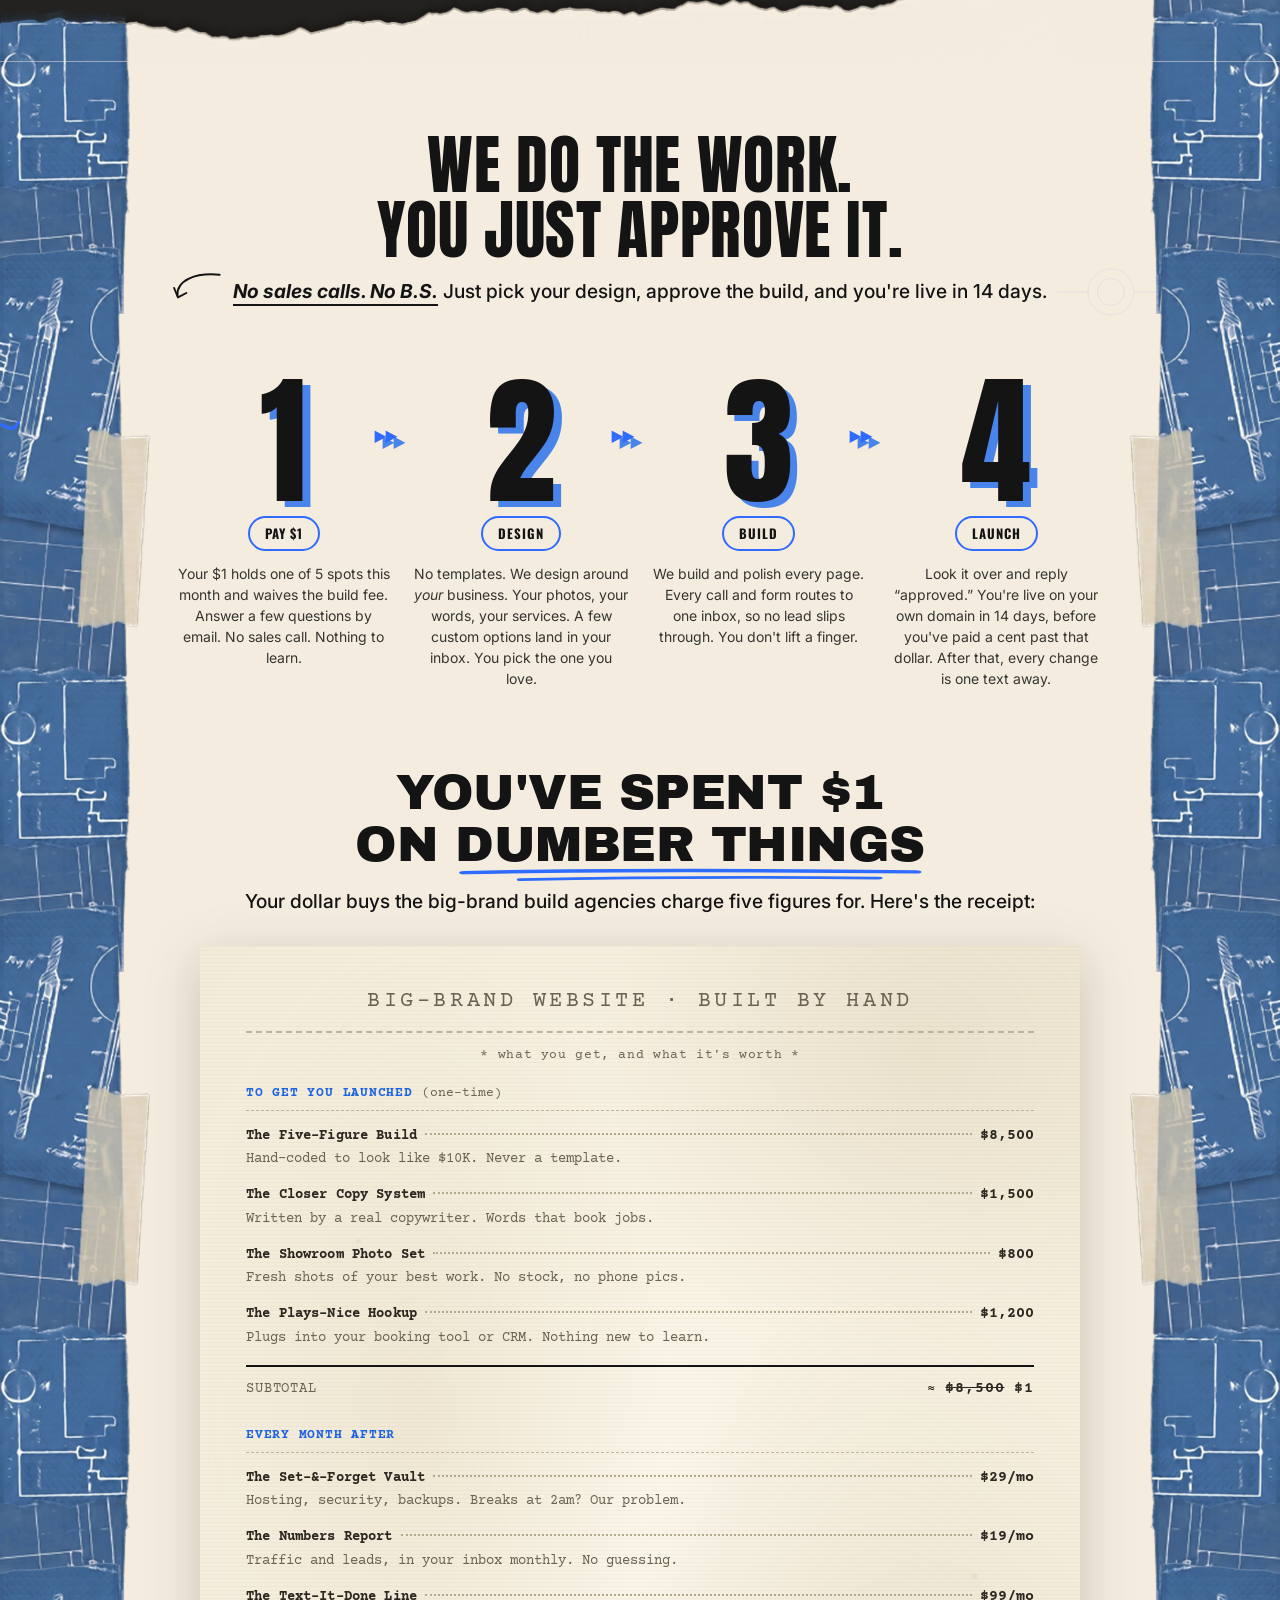
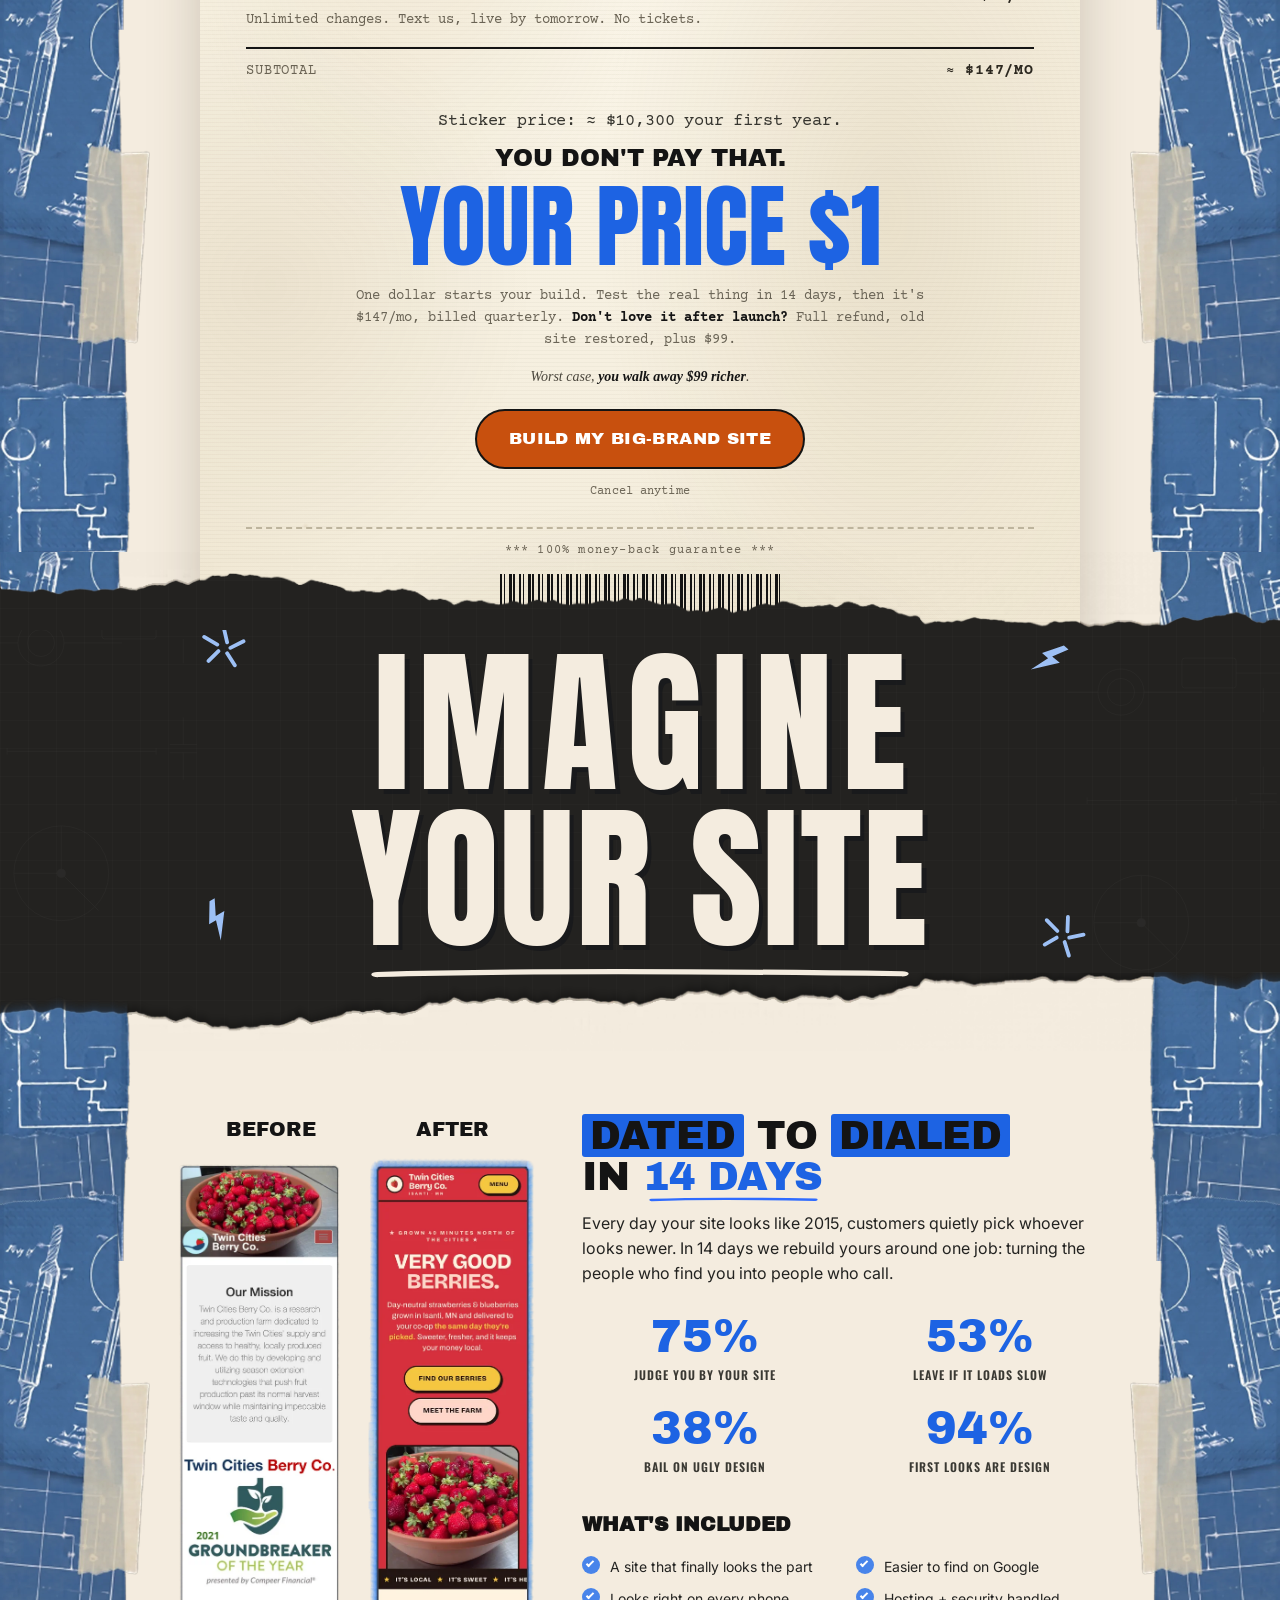
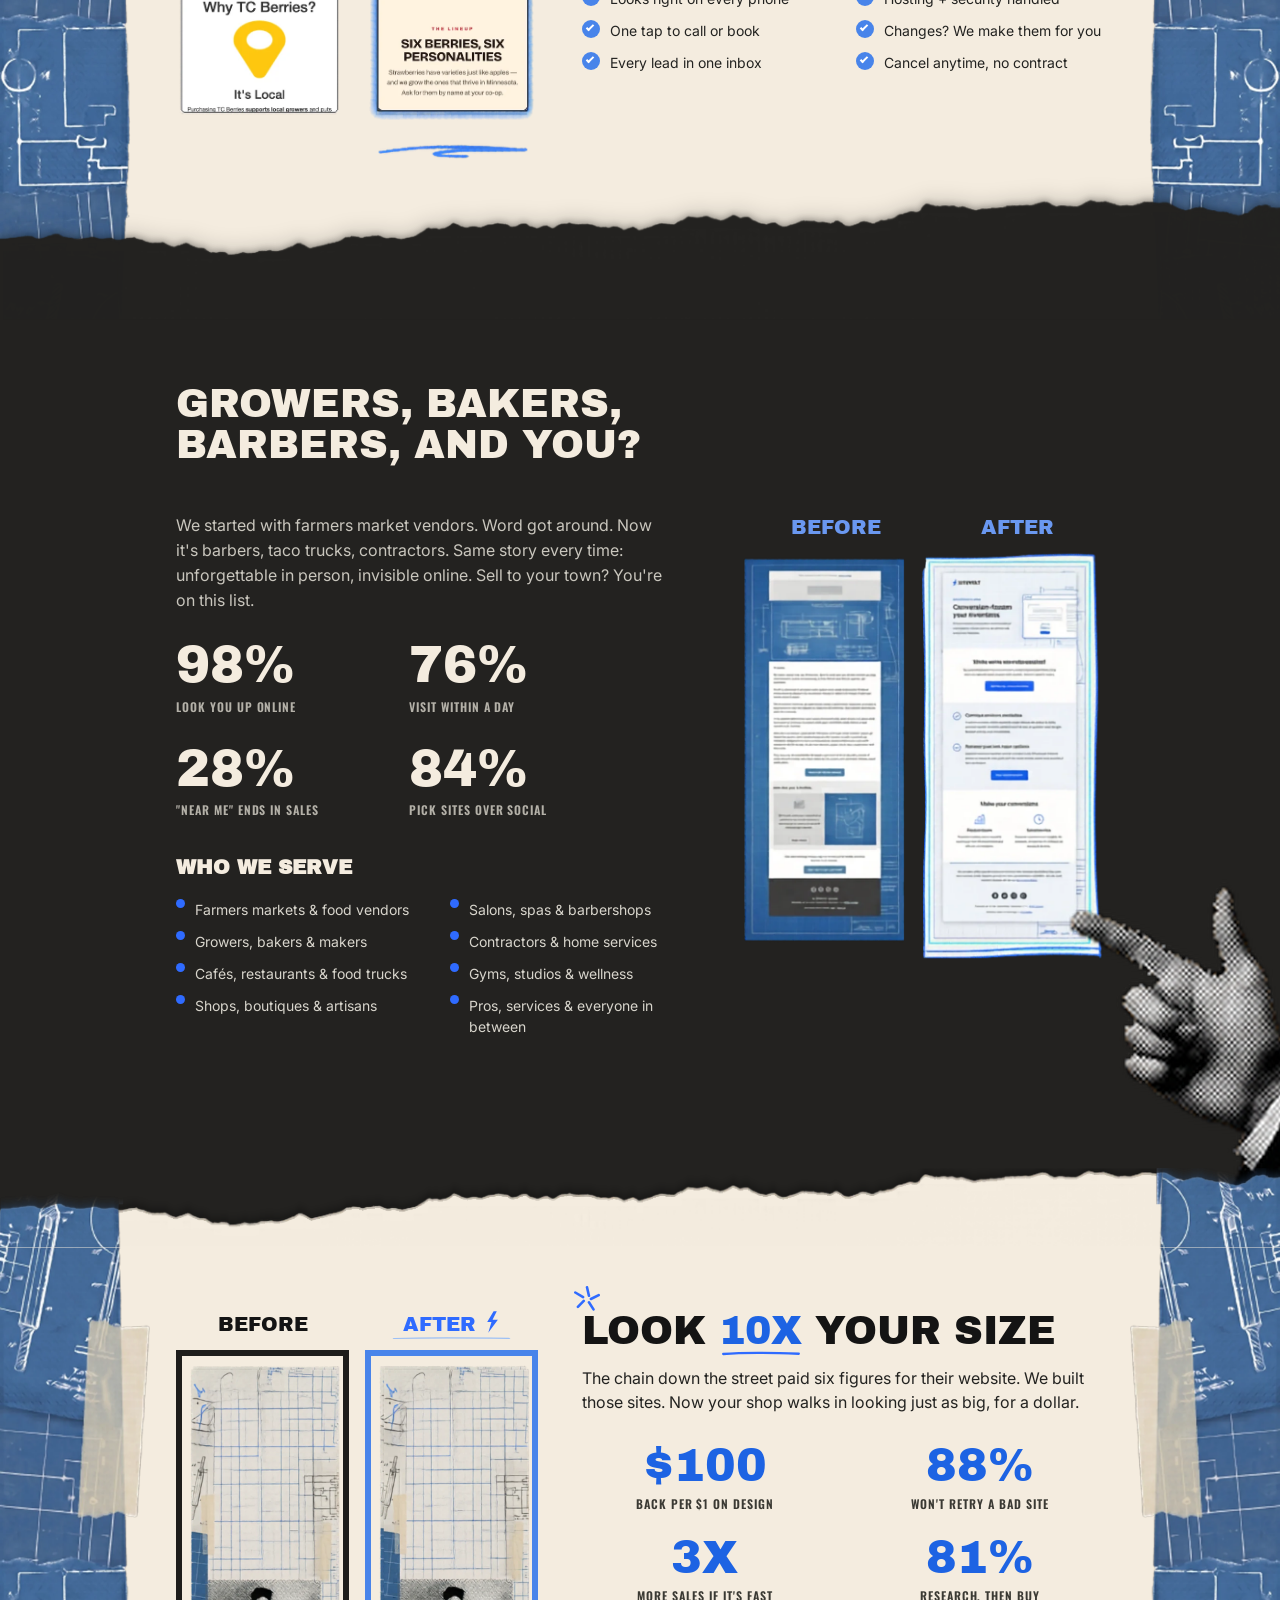
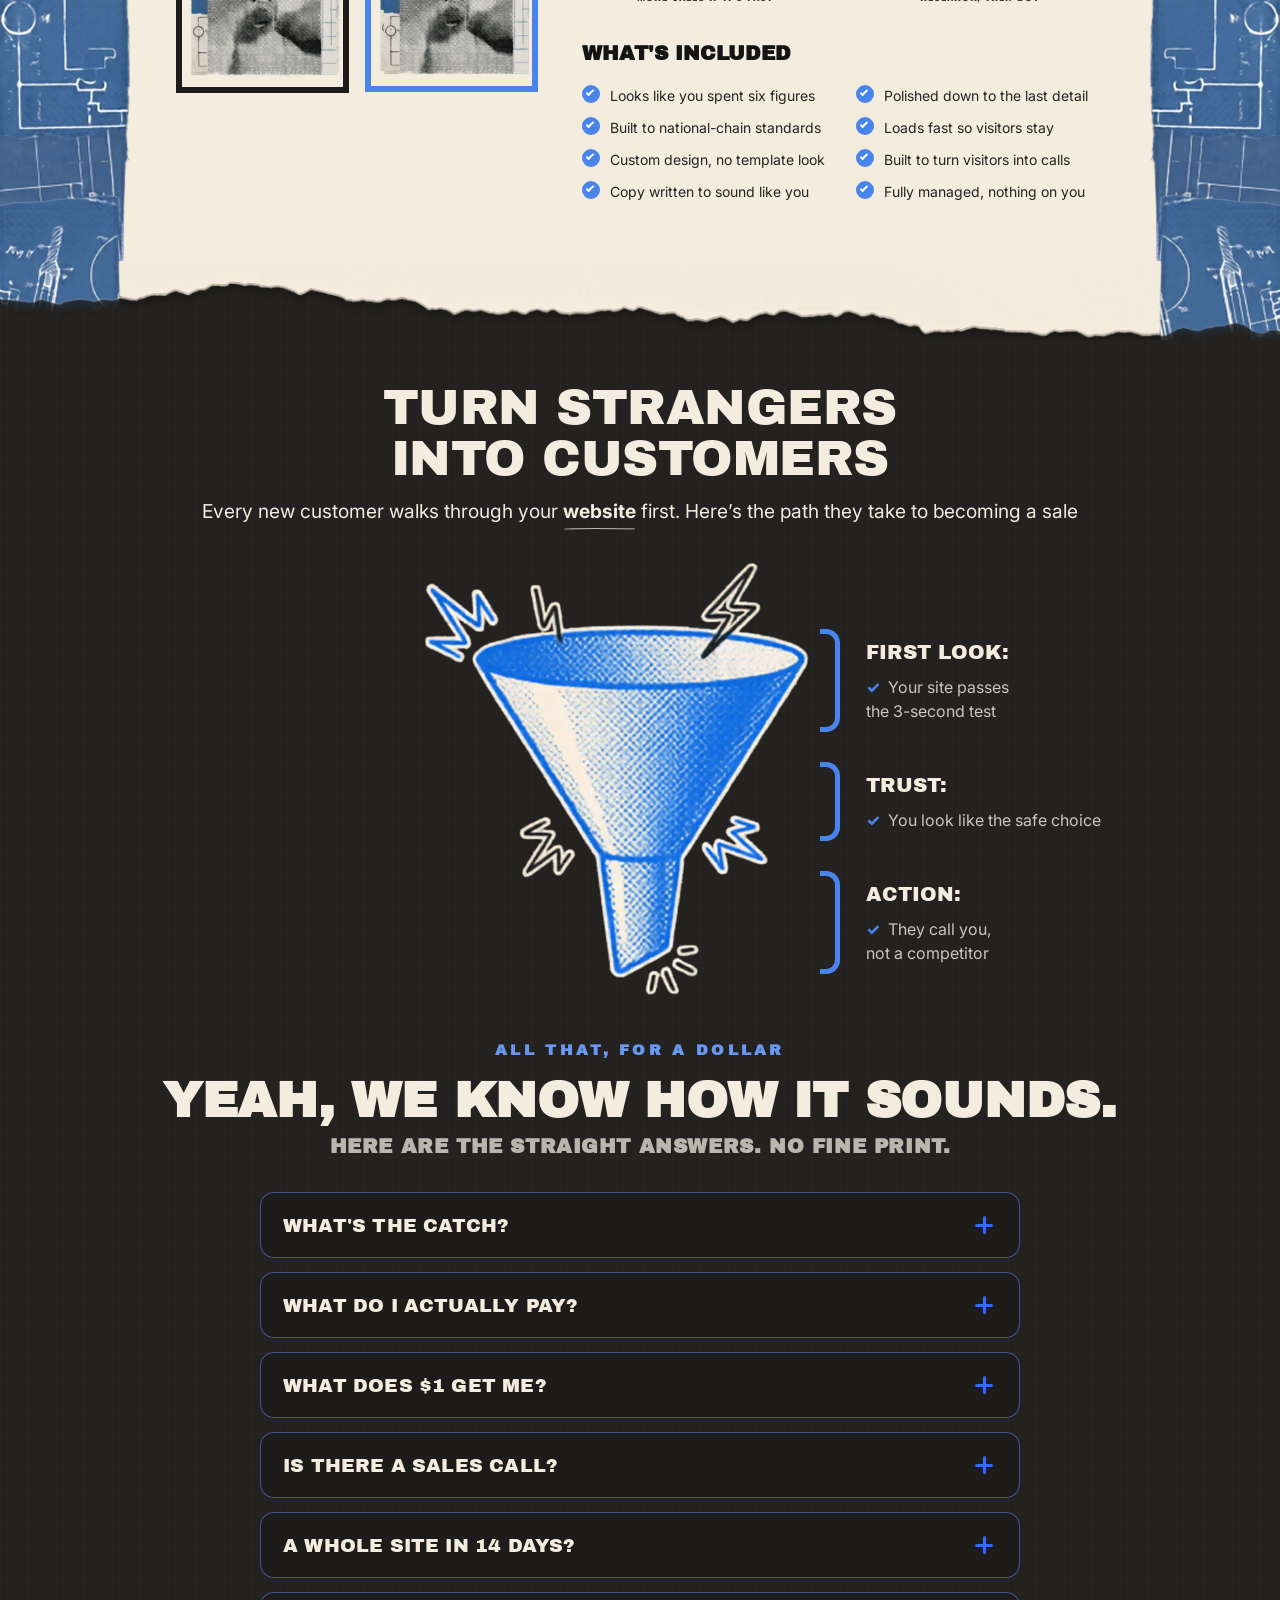
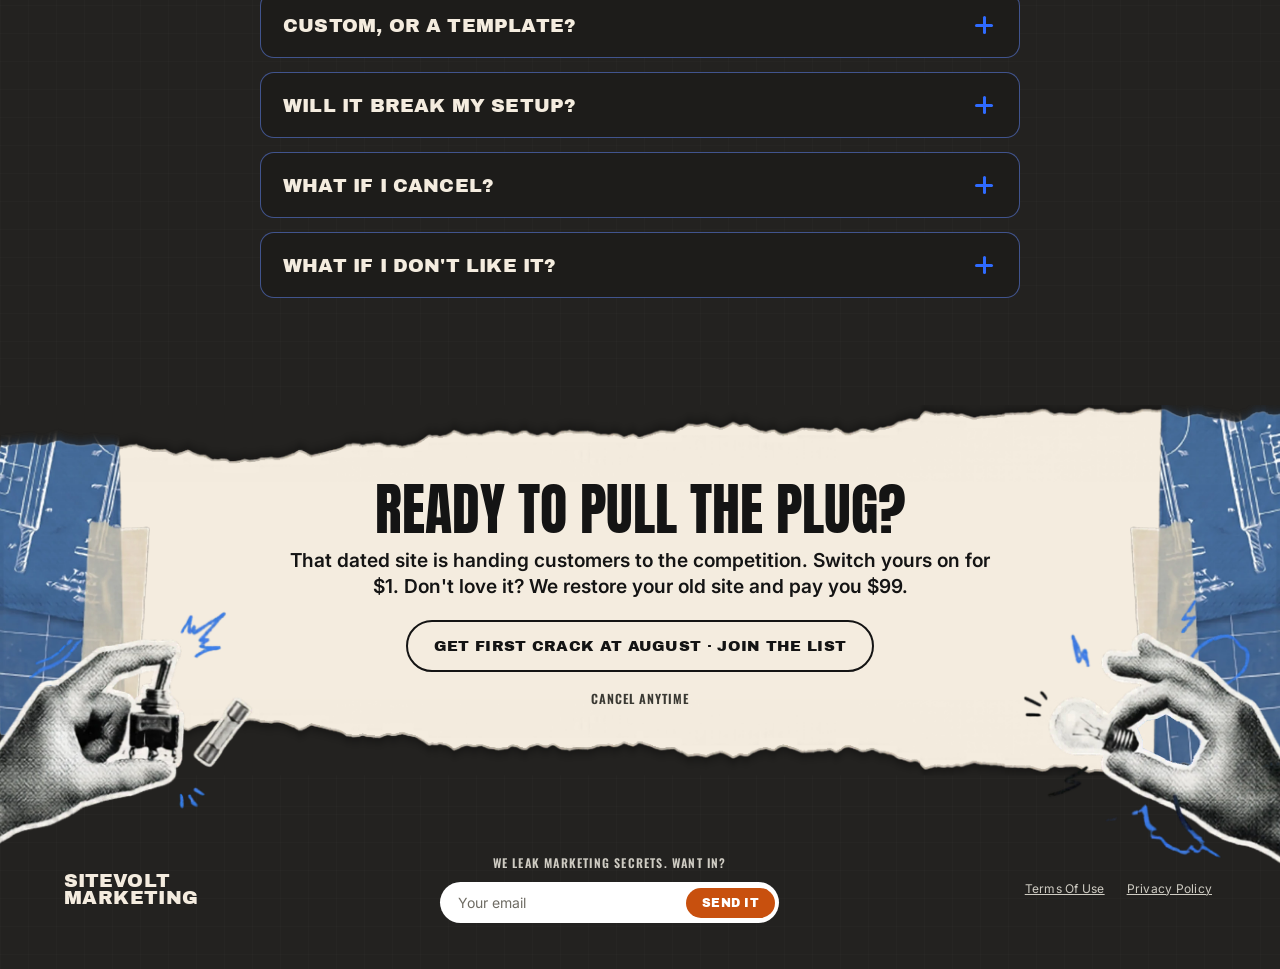
==== commit d792a942: "Rebalance testimonials padding; hero video-box sleeve tuck - Testimonials band: tighten black shelf " ====
--- a/index.html
+++ b/index.html
@@ -101,8 +101,11 @@
              paints flat --paper behind the video so mix-blend-mode: multiply
              (on the video) knocks the clip's white background out to exact
              page cream — .hero__grid is an isolated stacking context, so the
-             video can't blend against the body directly. JS in main.js slides
-             the box up from behind the rip, then plays once. -->
+             video can't blend against the body directly. The box overlaps the
+             right blueprint column (arm prints over it): its ::before repaints
+             the column slice into the multiply backdrop. JS in main.js slides
+             the video layers up from behind the rip (the box and its column
+             repaint stay put), then plays once. -->
         <div class="hero__vidbox" data-hero-anim aria-hidden="true">
           <video class="hero__vid" muted playsinline preload="metadata"
                  poster="assets/hero-anim-poster.jpg" width="736" height="1232">
--- a/styles.css
+++ b/styles.css
@@ -694,16 +694,25 @@
   right: calc(-1 * var(--pad-hero));  /* right edge flush with the viewport
      edge: the frame cuts the sleeve at its right border, so the cut must sit
      off-page, and the overlapped column is repainted by ::before below */
-  bottom: -130px;        /* sleeve bottom clipped by the torn rip (z 4) */
+  /* sleeve TORN OFF by the rip: the clip's arm ends in a straight diagonal
+     cut (asset underside runs to the frame's bottom-right corner), so the
+     cut must sit BELOW the rip's ink top edge or a cream gap opens between
+     the arm and the tear. Rip ink top sits ~82% of the 10.88vw rip height
+     above the hero bottom and the cut spans ~0.19*width vertically, so a
+     fixed -130px only tucked it at narrow viewports — sink proportionally:
+     box bottom lands (10.88vw + 96px) - (28px + 12.2vw) = 68px - 1.32vw
+     above the hero bottom, deep enough that the cut drowns in the ink. */
+  bottom: calc(-28px - 12.2vw);
   /* portrait clip (480x816). The box is OPAQUE (white knocks to flat cream),
      so unlike the transparent Tesla webp it must clear the copy entirely:
-     - height: bottom anchor is y~918 and the headline's underline scribble
-       ends at y~352, so height caps at 566 -> width caps at 366 (48/74);
-       wider slices the "ONLY $1" underline tail off.
-     - left edge: the sub block ends at pad-hero + 540 = ~676-696px, so
-       width also caps at 100vw - 850 (right edge is ~vw-114..154, +20 gap).
+     - height: with the deeper bottom anchor above, the top stays clear of
+       the "ONLY $1" underline tail up to ~430 wide (48/74);
+     - left edge: headline line 2 ink ("14 DAYS FOR ONLY $1" + underline)
+       ends at ~176px + 51.2vw = 831px at 1280, so the box-left floor of
+       100vw - width must stay right of it: width caps at 100vw - 860
+       (~28px clearance at the 1280 pinch point where the cap takes over).
      Below ~1141 nothing sensible fits — the hero stacks (media block). */
-  width: clamp(330px, calc(100vw - 850px), 366px);
+  width: clamp(330px, calc(100vw - 860px), 430px);
   /* crop the clip's empty white top ~9% (phone top sits at 13% of frame) */
   aspect-ratio: 48 / 74;
   overflow: hidden;
@@ -712,10 +721,10 @@
 }
 /* the column slice the box overlaps, repainted as part of the multiply
    backdrop so the arm prints OVER the blueprint. Phase counts from the hero's
-   bottom edge like .hero::after: box bottom sits 10.88vw - 34px above the
-   hero bottom (padding-bottom 10.88vw + 96px, bottom -130px), so anchoring
-   the tile 10.88vw - 34px below the box bottom lands it exactly on the hero
-   bottom — real and repainted columns tile in the same phase. */
+   bottom edge like .hero::after: box bottom sits 68px - 1.32vw above the
+   hero bottom (padding-bottom 10.88vw + 96px, bottom -(28px + 12.2vw)), so
+   anchoring the tile 68px - 1.32vw below the box bottom lands it exactly on
+   the hero bottom — real and repainted columns tile in the same phase. */
 .hero__vidbox::before {
   content: "";
   position: absolute;
@@ -725,7 +734,7 @@
   background-image: url("assets/blueprint-border-right.webp");
   background-repeat: repeat-y;
   background-size: auto var(--tile-h);
-  background-position: right bottom calc(34px - 10.88vw);
+  background-position: right bottom calc(1.32vw - 68px);
 }
 /* entrance: JS (data-hero-anim) sinks the MEDIA 110px with .is-prep, then
    .is-in rises it from behind the torn rip; then the clip plays once. The
@@ -738,12 +747,15 @@
 .hero__vidbox.is-in .hero__vidend { transform: translateY(0); }
 /* Wide screens: past ~1520 the box clears the headline HORIZONTALLY, so it
    may rise beside it and the height cap no longer binds — the frame's top is
-   empty white anyway and the hero's overflow:hidden clips whatever pokes past
-   the top. Headline ink keeps growing to the 83px --fs-h1 cap (~1930), so the
+   empty white anyway and the hero's overflow clips whatever pokes past the
+   top. Headline ink keeps growing to the 83px --fs-h1 cap (~1930), so the
    width must track it: ink right ~= 176px + 11.9em x 4.3vw = 176 + 51.2vw;
-   box right edge = 100vw - 154, minus a 20px+ gap => width <= 48.8vw - 370. */
+   box right edge is flush at 100vw and the phone's left ink sits ~6.8% into
+   the frame, so copy->phone gap = 48.8vw - 176 - 0.932*width. Sized for a
+   ~165px gap (the old 48.8vw - 370 cap left ~280px of dead cream between
+   the "$1" underline and the phone): width = 52.4vw - 366. */
 @media (min-width: 1520px) {
-  .hero__vidbox { width: clamp(370px, calc(48.8vw - 370px), 500px); }
+  .hero__vidbox { width: clamp(430px, calc(52.4vw - 366px), 660px); }
 }
 .hero__vid {
   display: block;
@@ -841,19 +853,25 @@
          container's full pad-hero), sleeve over the blueprint column with
          the cut off-page; ::before repaints the overlapped column slice;
        - bottom sunk into the torn rip: hero padding-bottom is
-         10.88vw + 96px and the rip is 10.88vw tall, so -140px puts the
-         sleeve ~44px below the rip's top edge at every stacked width —
-         the tear clips the arm exactly like desktop. */
-    margin: 24px calc(-1 * var(--pad-hero)) -140px auto;
+         10.88vw + 96px, the rip's INK top edge sits ~82% of its 10.88vw
+         height above the hero bottom, and the sleeve's straight-cut
+         underside spans ~0.19*width vertically — a flat -140px left that
+         cut hanging in cream above the tear at 700-1140. -(162px + 2vw)
+         puts the box bottom 8.88vw - 66px above the hero bottom, deep
+         enough that the cut drowns below the ink line at every stacked
+         width (below ~745 the box pokes past the hero bottom itself;
+         overflow:clip buries the spill behind the opaque rip). */
+    margin: 24px calc(-1 * var(--pad-hero)) calc(-162px - 2vw) auto;
     /* crop a touch harder when stacked (~10.6% off the top vs 9%): flow
        height matters here. Phone top edge sits at ~13% of the frame — don't
        go past 48/72 or the bezel clips */
     aspect-ratio: 48 / 73;
   }
-  /* stacked column-repaint phase: box bottom = hero content bottom + 140px
-     (negative margin) = hero bottom - (10.88vw + 96px) + 140px, so the hero
-     bottom sits 10.88vw - 44px below the box bottom */
-  .hero__vidbox::before { background-position: right bottom calc(44px - 10.88vw); }
+  /* stacked column-repaint phase: box bottom = hero content bottom +
+     (162px + 2vw) (negative margin) = hero bottom - (10.88vw + 96px) +
+     162px + 2vw, so the hero bottom sits 8.88vw - 66px below the box
+     bottom */
+  .hero__vidbox::before { background-position: right bottom calc(66px - 8.88vw); }
   /* the CTA arrow points at the pill FROM the art's gap; in single column
      it has no referent and strands in dead space to the pill's right */
   .hero__arrow { display: none; }
@@ -1383,7 +1401,7 @@
 /* ===== TESTIMONIALS (§7) ===== */
 /* tall portrait cards (h/w ≈ 1.7) filling a deep band, white stars,
    centered quote, brand pinned at the bottom (matches mockup) */
-.testimonials { padding: 104px 0 112px; background-image: none; }  /* no .dark-bg grid lines here */
+.testimonials { padding: 56px 0 168px; background-image: none; }  /* no .dark-bg grid lines here */
 @media (max-width: 880px) {
   /* deepen the black shelf under the tear so the .tst__sticker badge (156px)
      clears the torn cream edge (~11.5vw of rip) and only kisses the first
@@ -1426,11 +1444,11 @@
   /* center the burst on the card's top-right corner, biased up-right (16px
      over, 26px up) so the spike tips clear the star row / quote ink at 900px
      where the card is narrowest.
-     Corner-y = section pad (104 — the heading that used to sit above the
+     Corner-y = section pad (56 — the heading that used to sit above the
      cards now lives in the cream band, so the cards lead the section);
      corner-x (from the right) = centered container edge + --pad
      + next arrow (~31px) + the wrap's 24px gap */
-  top: calc(104px - var(--stk) / 2 - 26px);
+  top: calc(56px - var(--stk) / 2 - 26px);
   right: calc((100% - min(var(--maxw), 100%)) / 2 + var(--pad) + 55px - var(--stk) / 2 - 16px);
   width: var(--stk); height: var(--stk);
   display: flex; align-items: center; justify-content: center;
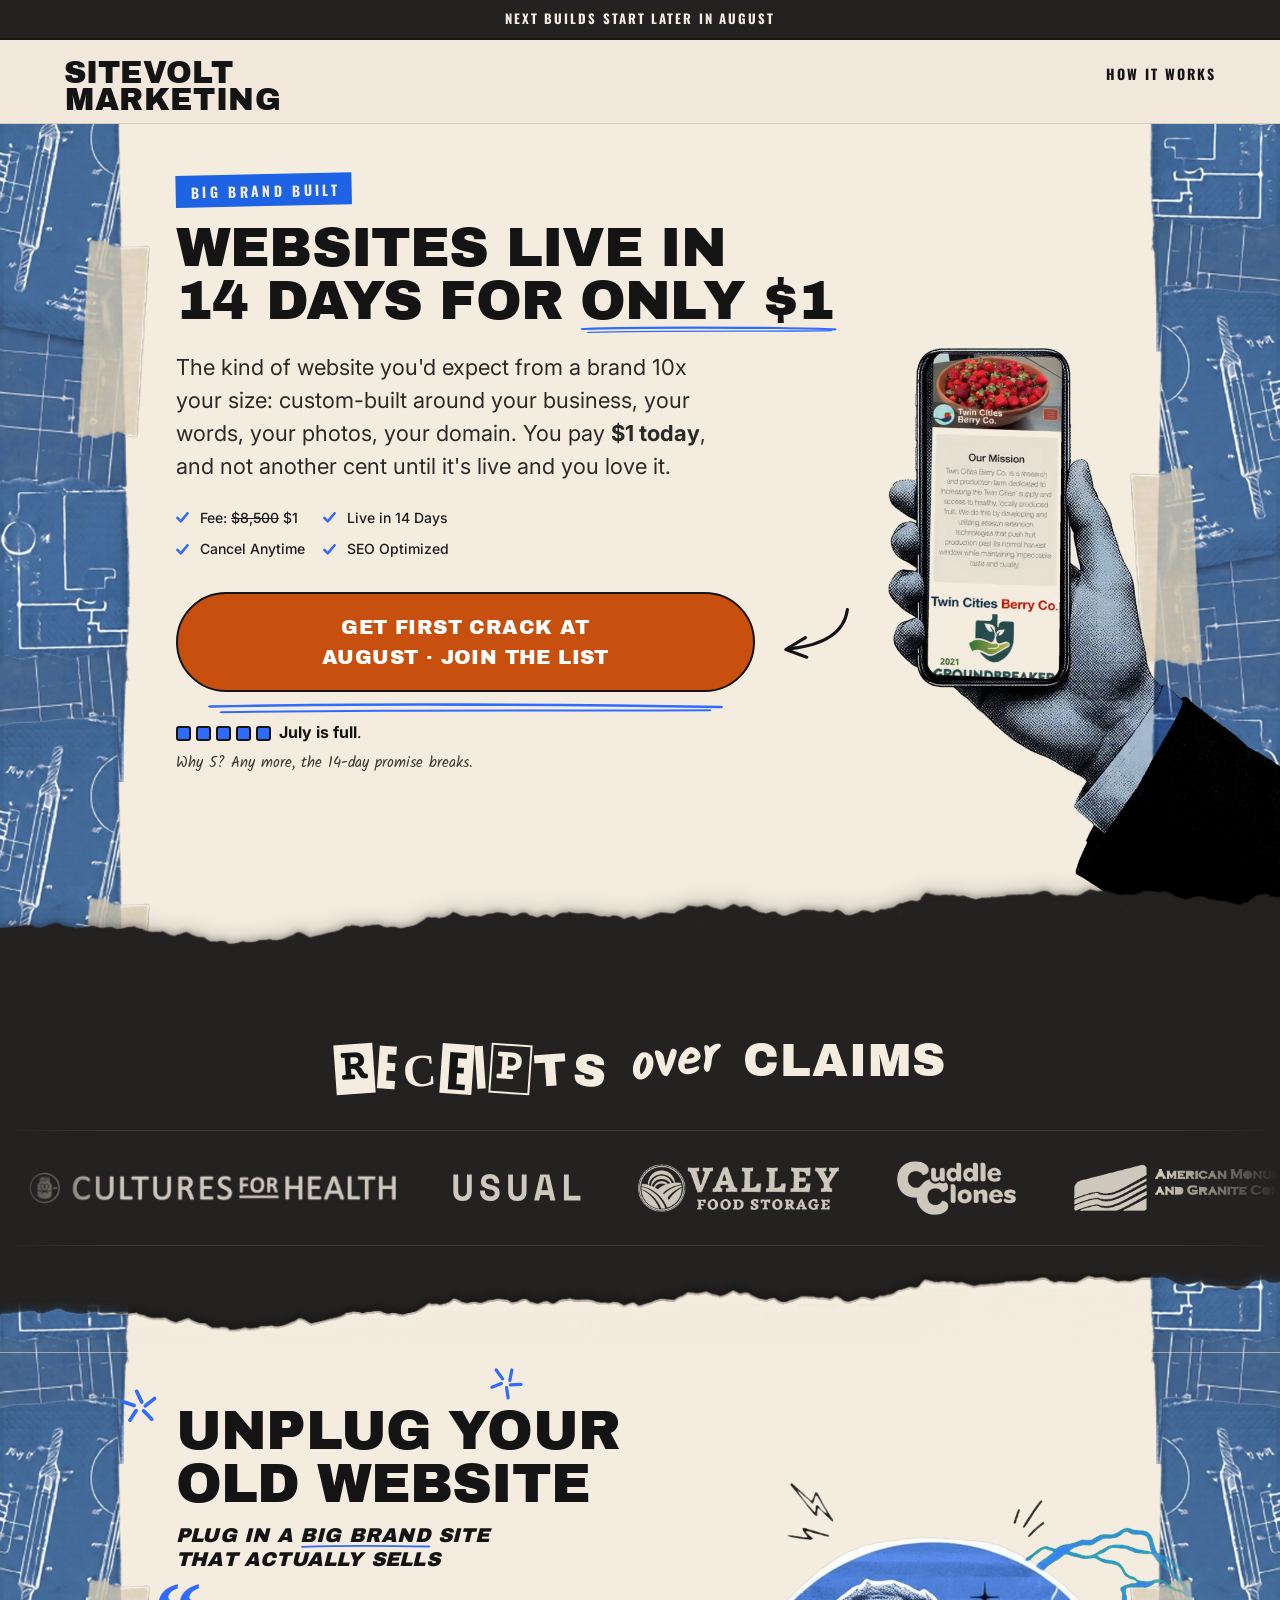
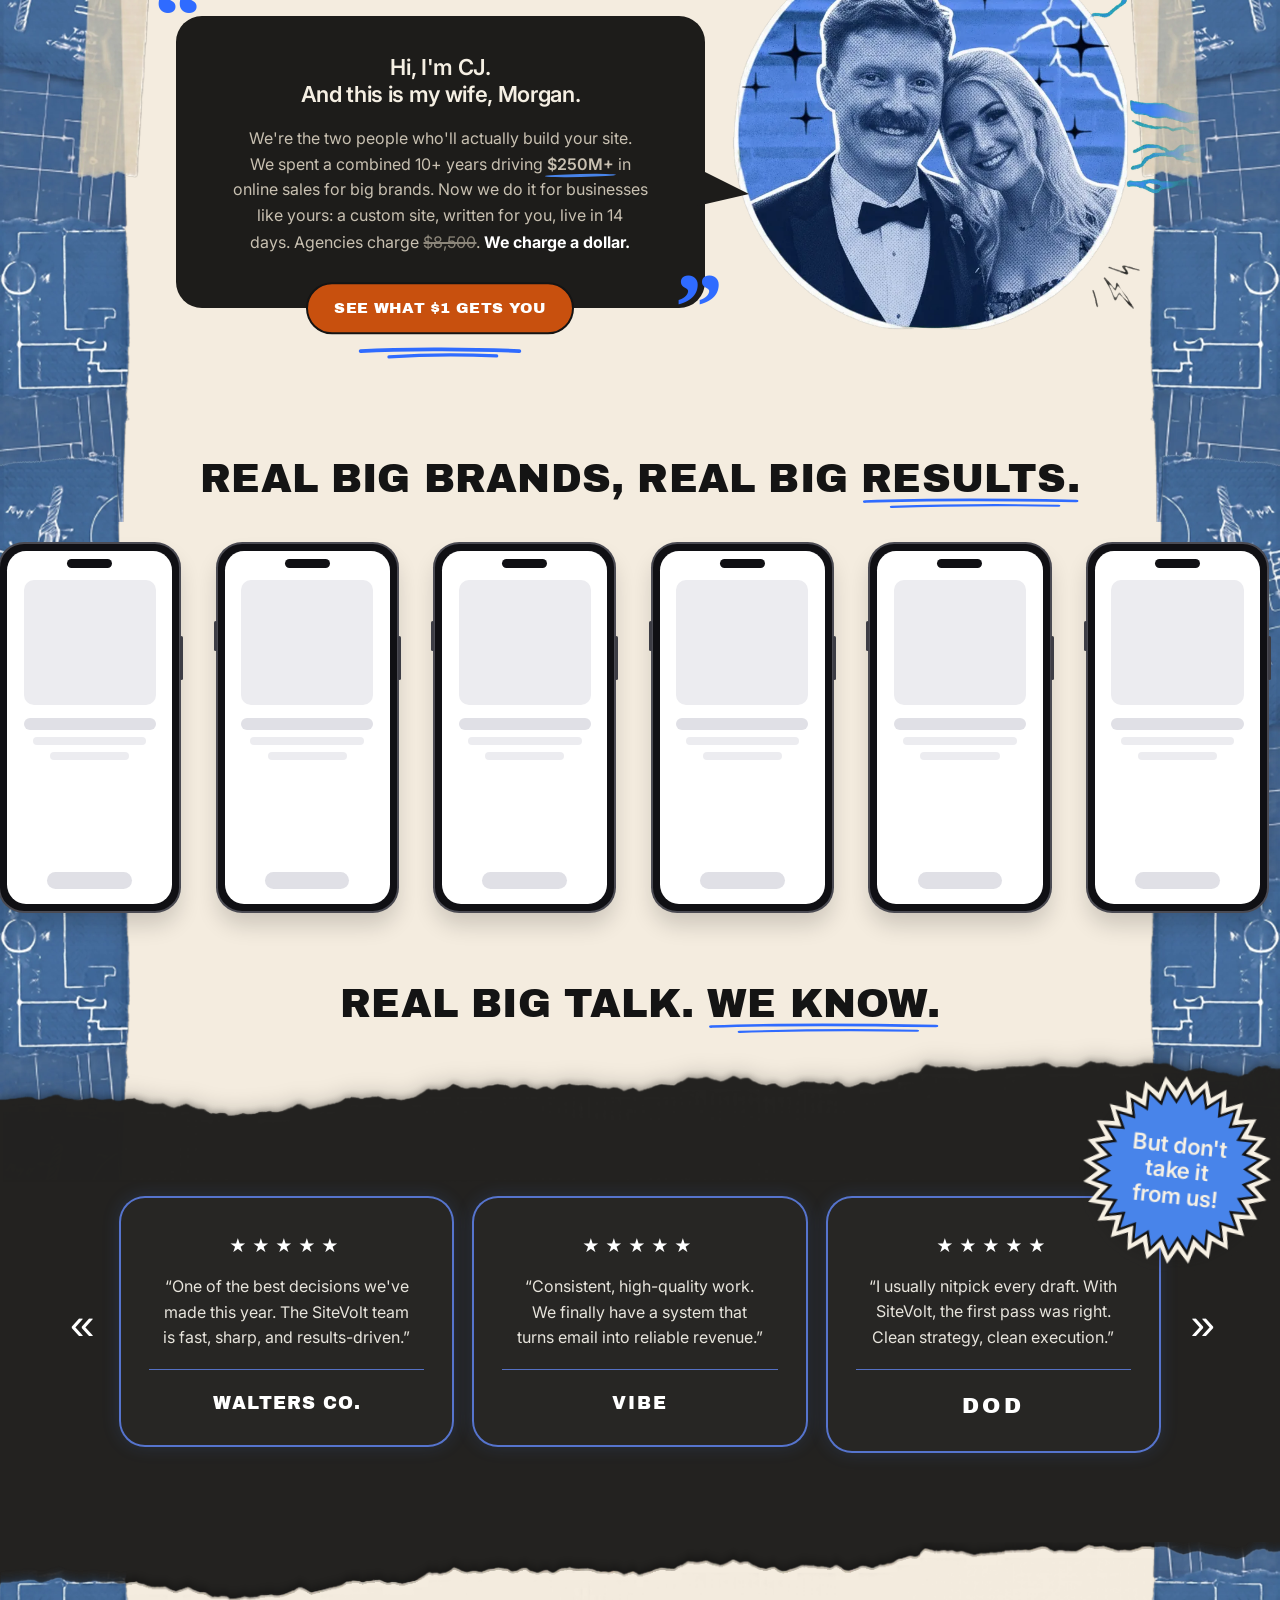
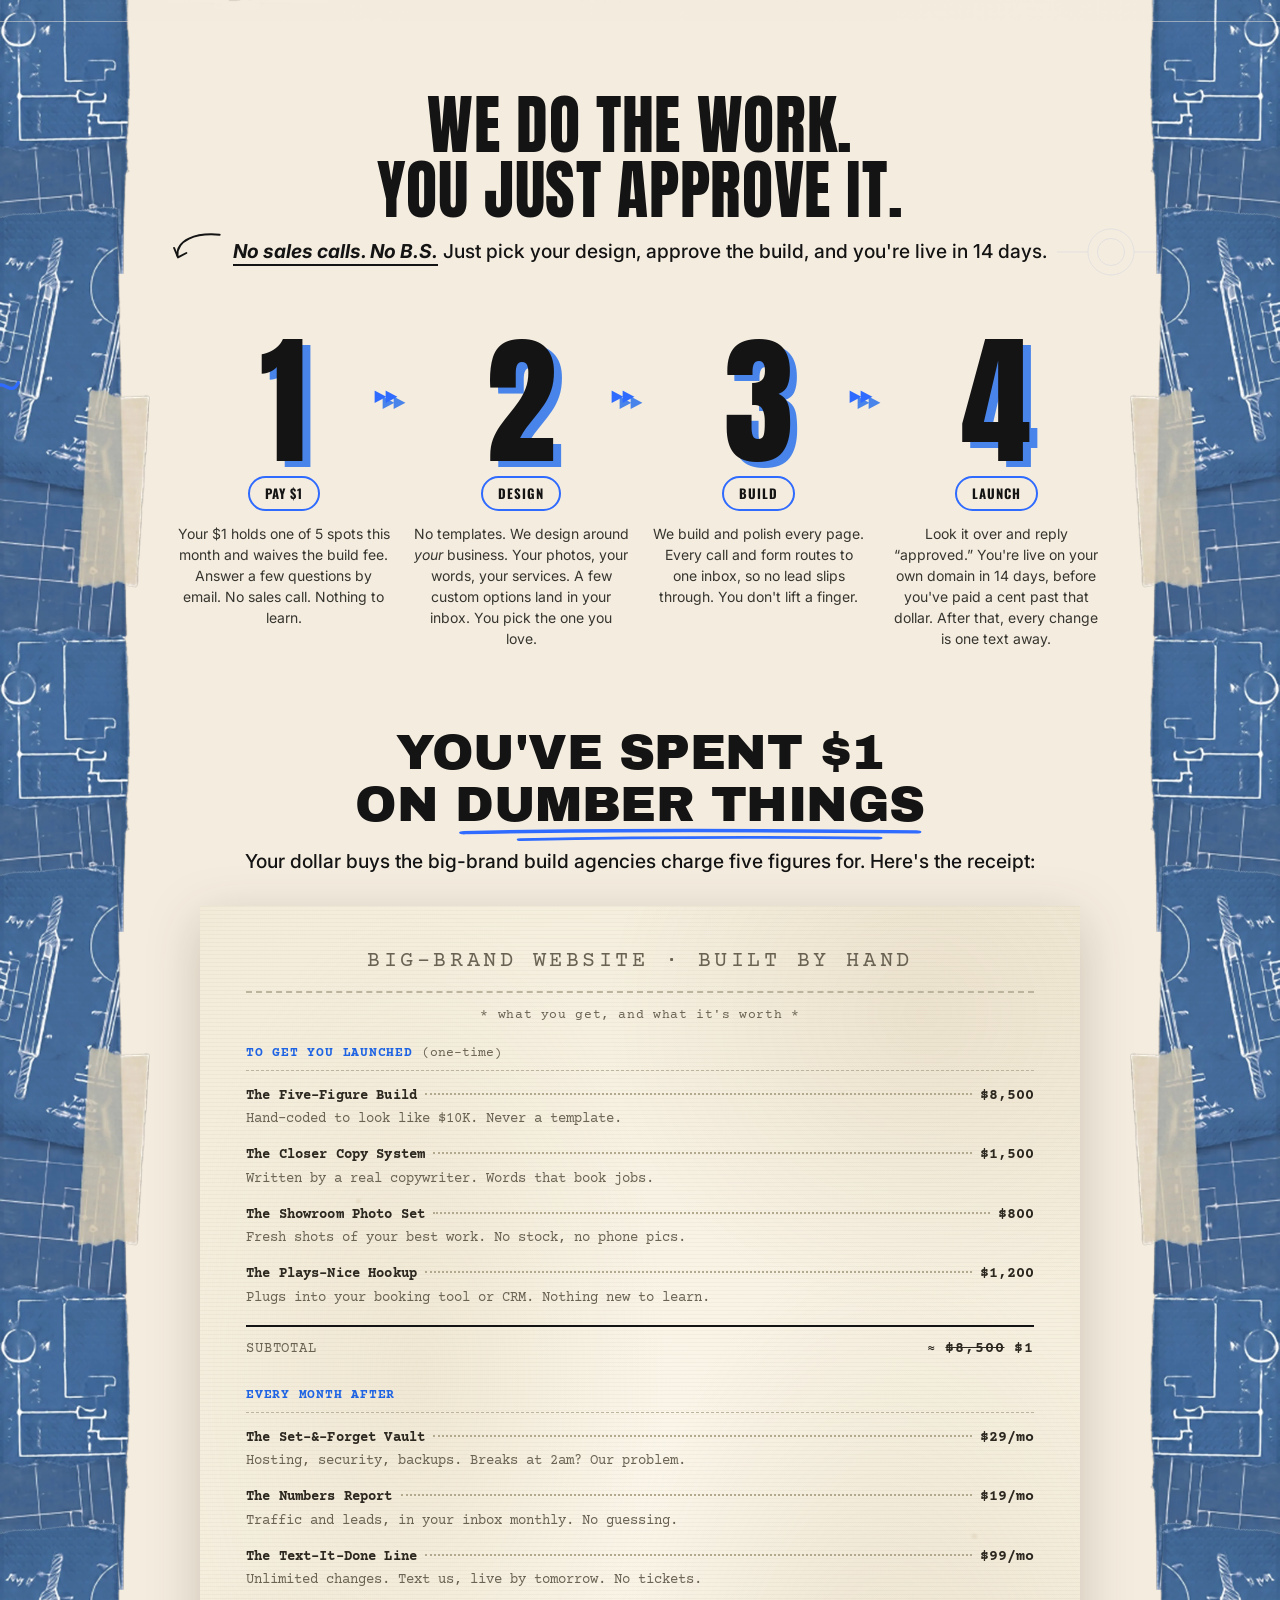
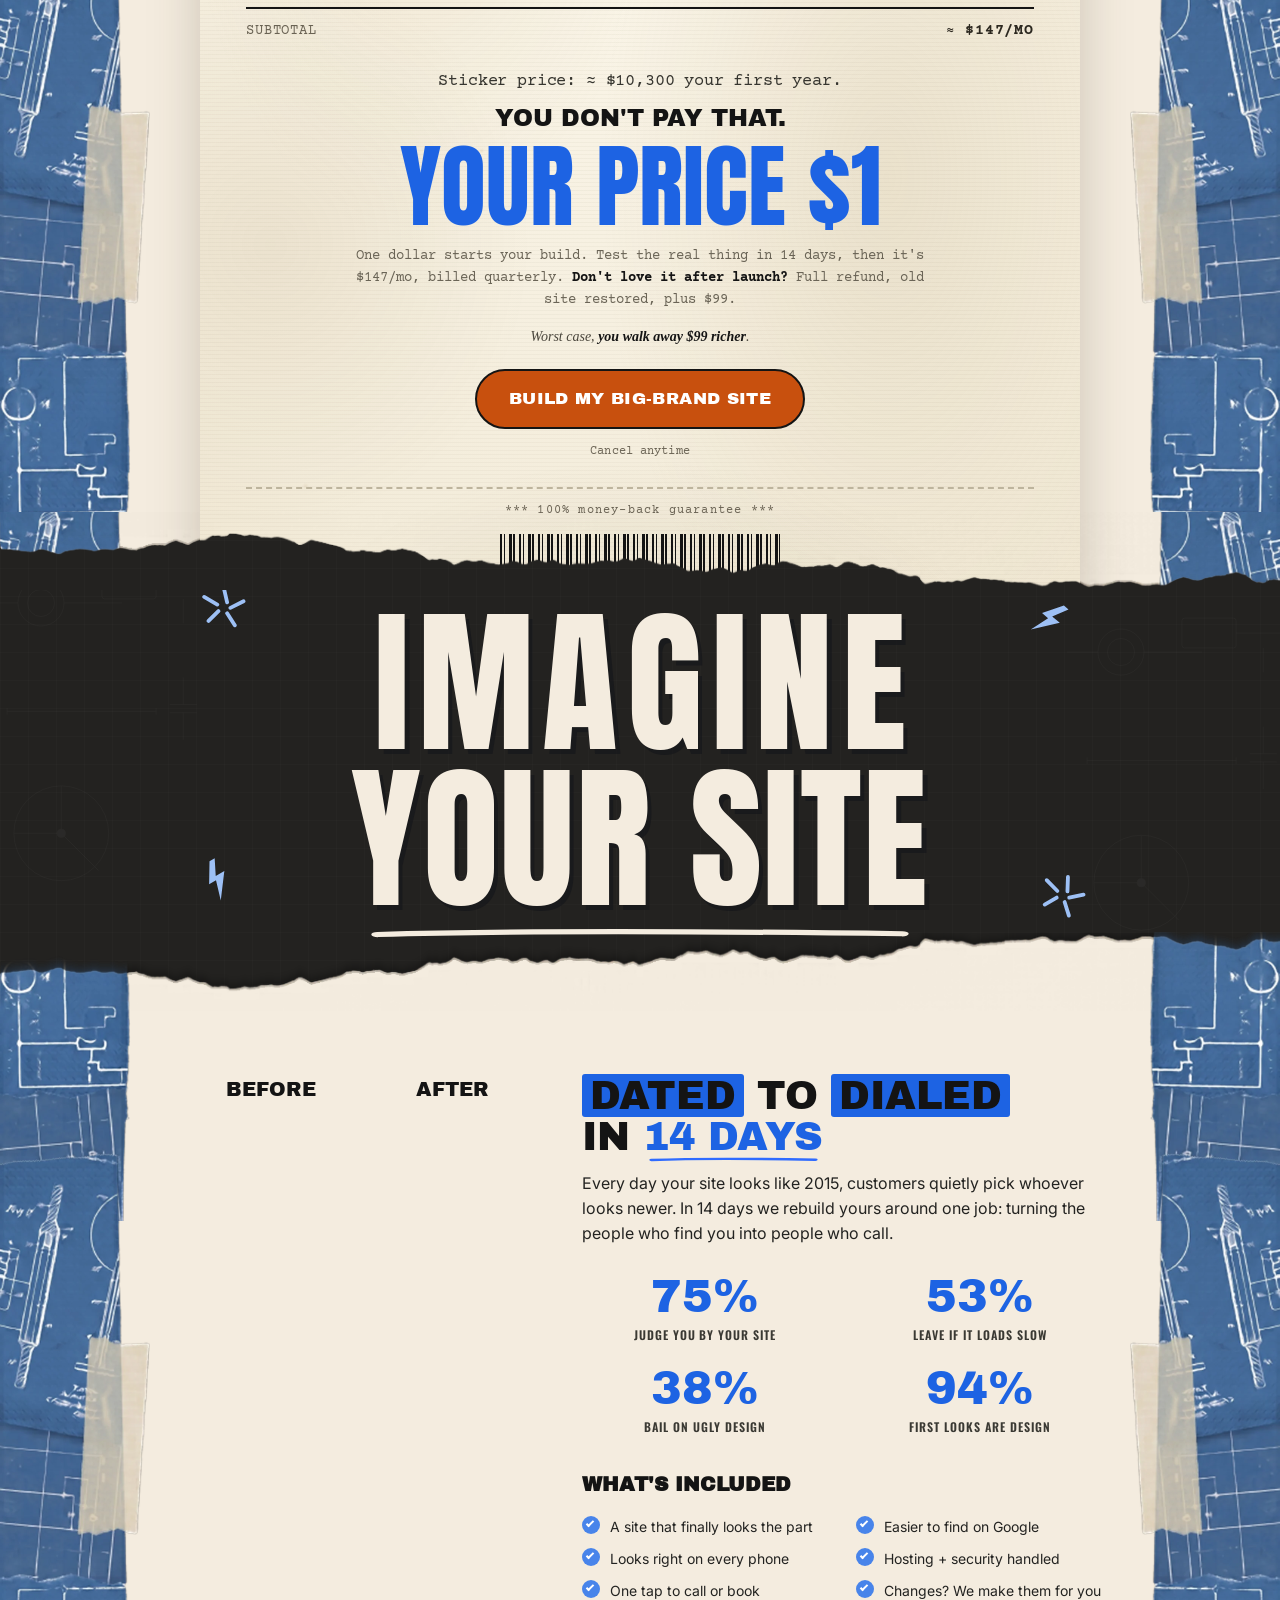
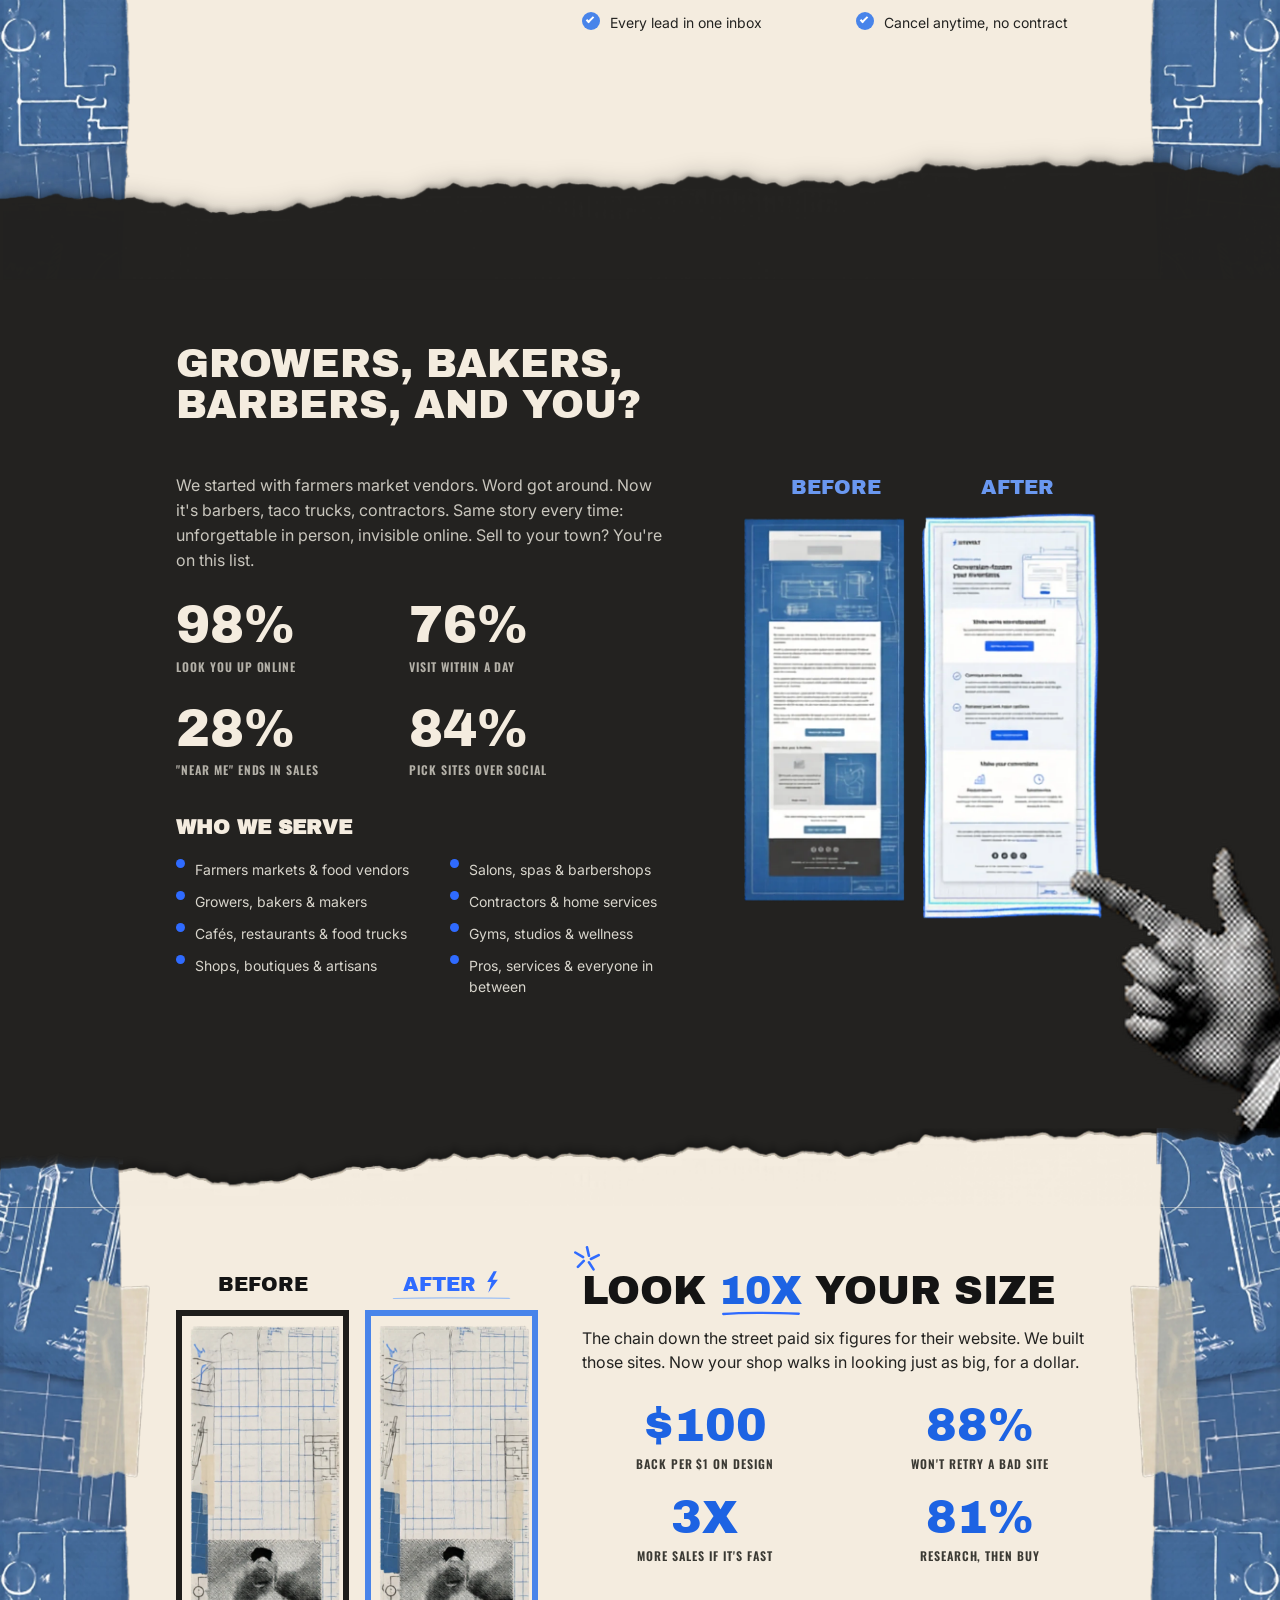
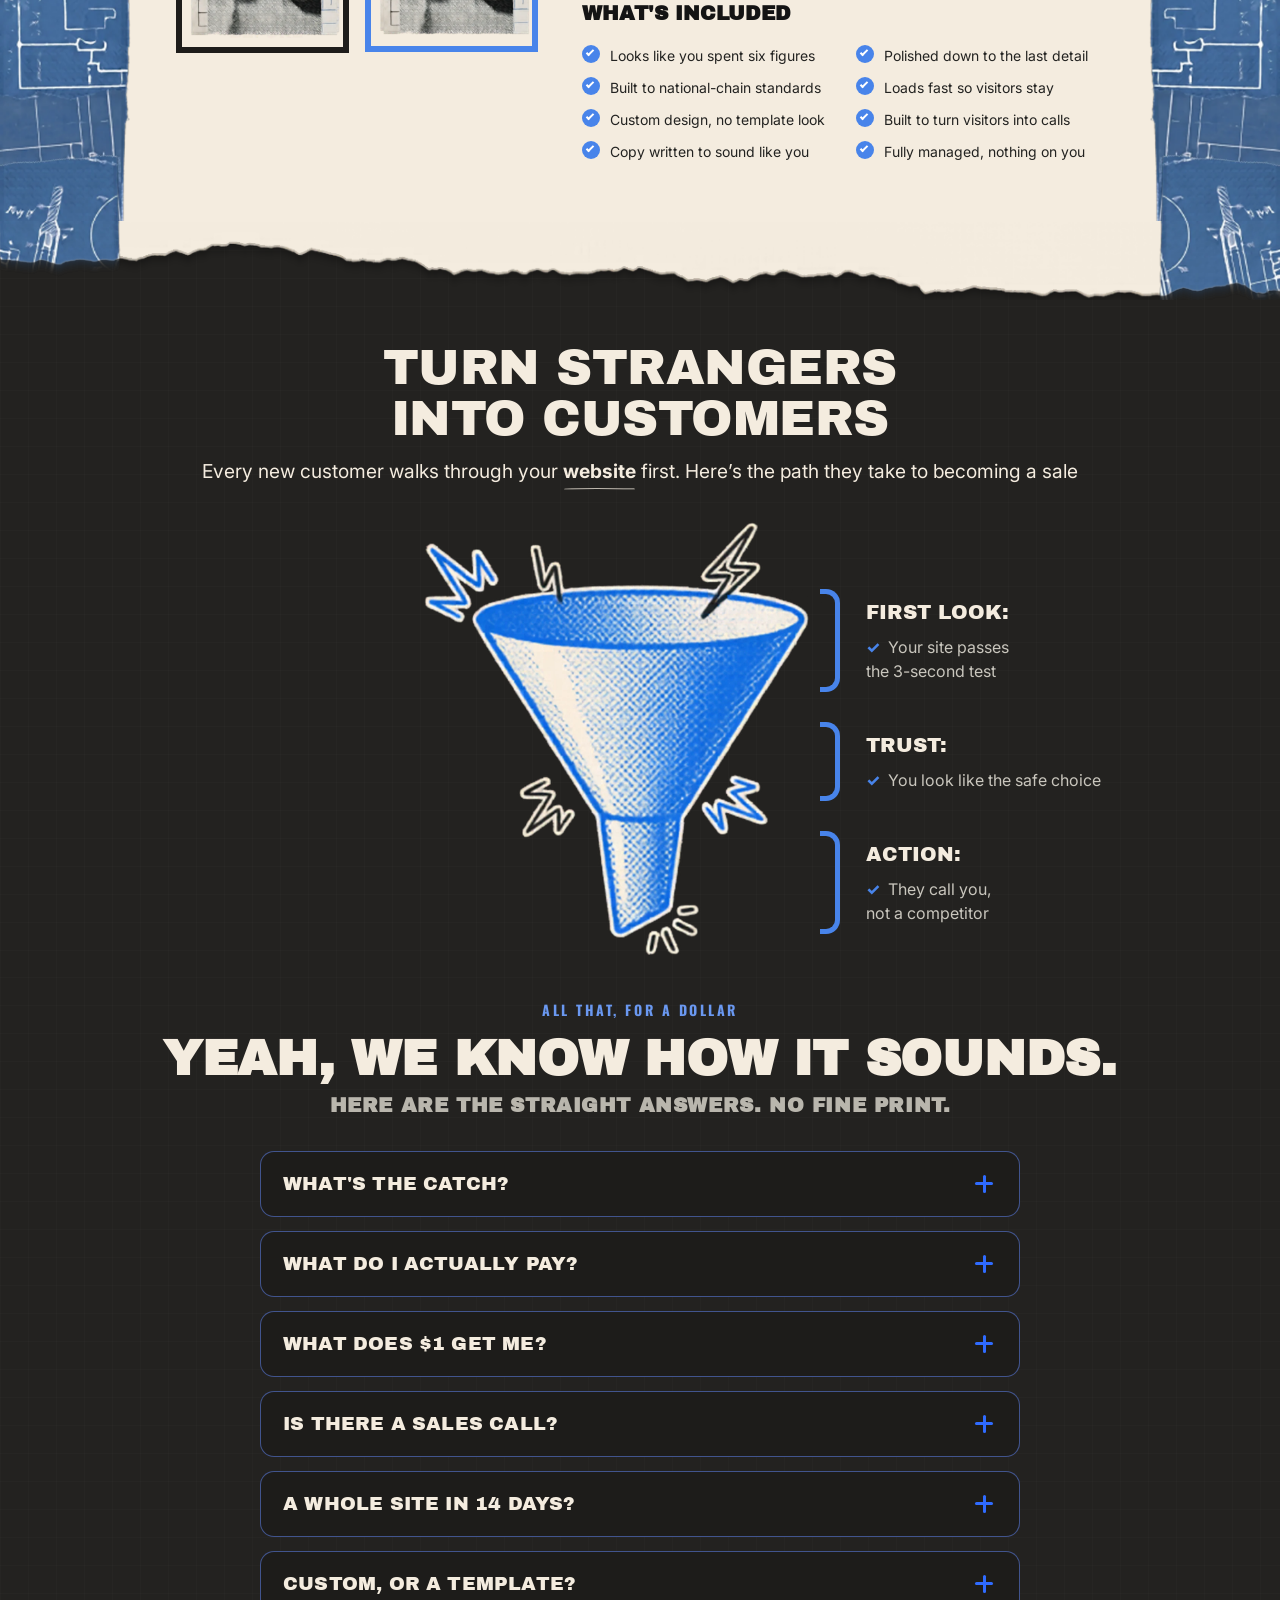
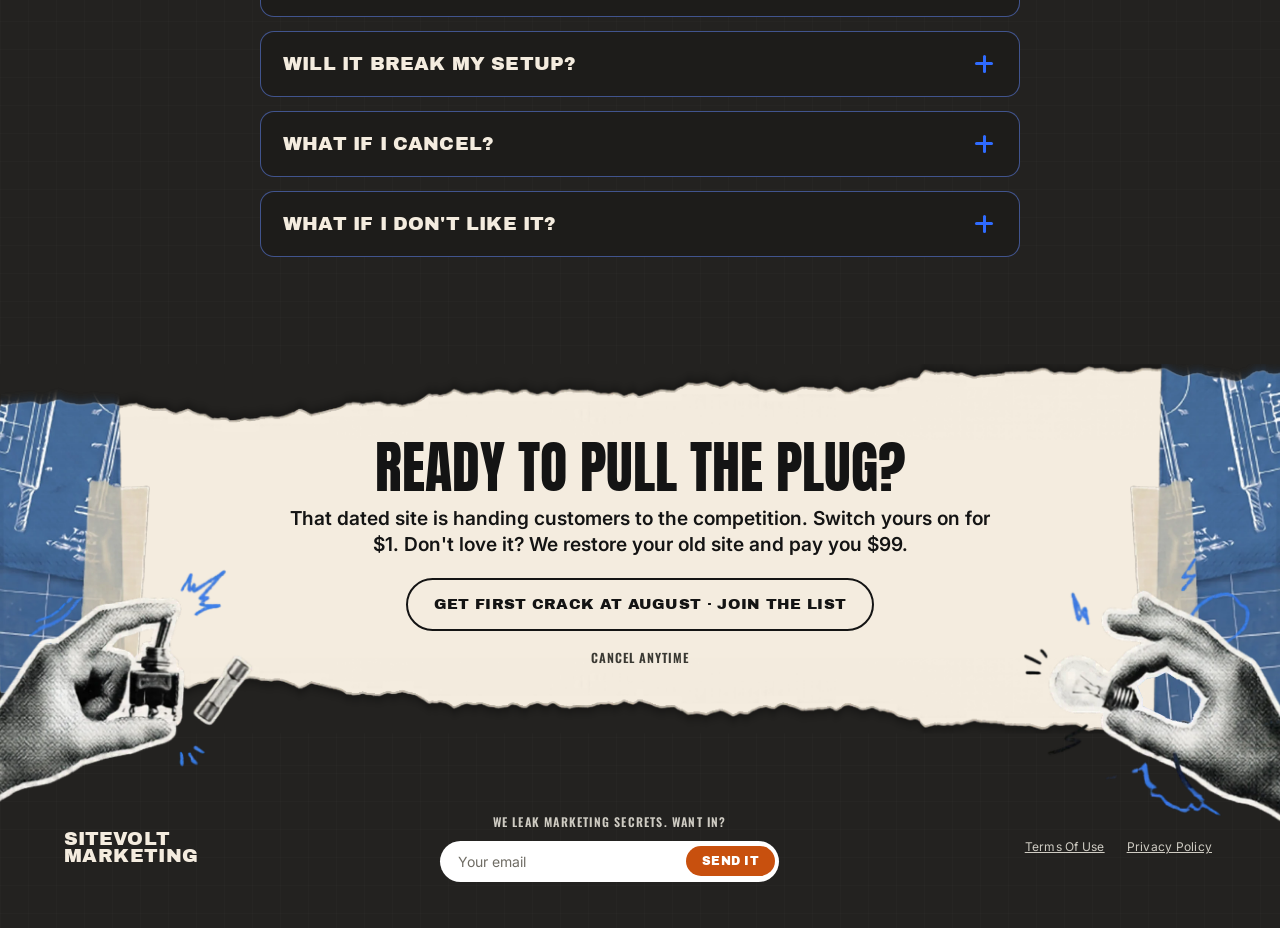
==== commit af6643a6: "Redeploy: dialed-in portrait coil removed + typography token cleanup Co-Authored-By: Claude Fable 5 " ====
--- a/index.html
+++ b/index.html
@@ -176,7 +176,7 @@
         <svg class="dialed__pill-swash" viewBox="0 0 180 14" aria-hidden="true"><path d="M6 5 C56 2 130 3 174 5" fill="none" stroke="#2f6bff" stroke-width="4" stroke-linecap="round"/><path d="M36 11 C84 8 124 9 150 10" fill="none" stroke="#2f6bff" stroke-width="3.5" stroke-linecap="round"/></svg>
       </div>
       <div class="dialed__art">
-        <img src="assets/sitevolt-services-portrait.webp" alt="" width="914" height="885" loading="lazy" decoding="async" />
+        <img src="assets/sitevolt-services-portrait.webp" alt="" width="914" height="750" loading="lazy" decoding="async" />
       </div>
     </div>
   </section>
@@ -536,7 +536,7 @@
   <section id="faq" class="section faq dark-bg">
     <div class="container">
       <h2 class="faq__claim">
-        <span class="faq__claim-eyebrow">All that, for a dollar</span>
+        <span class="eyebrow faq__claim-eyebrow">All that, for a dollar</span>
         <span class="faq__claim-lead">Yeah, we know how it sounds.</span>
         <span class="faq__claim-sub">Here are the straight answers. No fine print.</span>
       </h2>
--- a/styles.css
+++ b/styles.css
@@ -44,8 +44,8 @@
   /* Type scale — hero-derived (see DESIGN.md §3). At the 1280 build width:
      h1 55 / h2 50 / h3 40 / h4 20 / lead-hero 22 / lead 19 / body 16 / small 14.
      Head:lead holds the hero's ~2.5:1 ratio (h1 55 : lead-hero 22 = h2 50 :
-     lead 20). Poster bands (--f-display: DYK, BEFORE & AFTER, final-CTA
-     ribbon title, step numerals), the receipt card, and component chrome
+     lead 20). Poster bands (--f-display: IMAGINE-YOUR-SITE band, process
+     title, final-CTA ribbon title, step numerals), the receipt card, and component chrome
      (pills, eyebrows, bars, footer) are sanctioned exceptions that size by
      composition instead. Text elements pick from these tokens — don't mint
      new clamp() sizes. */
@@ -460,23 +460,6 @@
 }
 .topbar__link:hover { opacity: 0.7; }
 
-/* Topbar CTA: sticker with ink outline (CTA color via tokens) */
-.topbar__nav .pill {
-  background: var(--cta-bg);
-  color: var(--cta-ink);
-  border: 2.5px solid var(--ink);
-  font-size: 15px;
-  letter-spacing: 0.02em;
-  padding: 11px 24px;
-}
-.topbar__nav .pill:hover {
-  transform: translateY(-2px);
-  filter: brightness(1.04);
-}
-.topbar__nav .pill:active {
-  transform: translateY(2px);
-}
-
 /* ---------- 6. SECTIONS (built per iteration) ---------- */
 /* placeholder min-heights so the skeleton is visible before each
    section is built; removed as each section gets real content. */
@@ -515,18 +498,20 @@
 }
 .hero__grid {
   display: grid;
-  grid-template-columns: 1.5fr 0.5fr;   /* more room for copy; Tesla overflows his cell */
+  grid-template-columns: 1.5fr 0.5fr;   /* more room for copy; the video box overflows its cell */
   align-items: center;
   gap: 20px;
 }
 /* Hero eyebrow — stamped tag above the H1 so the headline reads as the
    anchored top of a hero composition instead of copy floating mid-page.
-   Blue = --volt-blue-bright, the SAME ink as the scribble underlines, so the
-   chip and the "$1" underline read as one hand. Tight 14px gap below (less
-   than the H1→sub gap) locks eyebrow+headline into a single unit. */
+   Blue stays in the blueprint family so the chip and the "$1" underline read
+   as one hand. Tight 14px gap below (less than the H1→sub gap) locks
+   eyebrow+headline into a single unit. */
 .hero__eyebrow {
   display: inline-block;
-  background: var(--volt-blue-bright);
+  /* --volt-blue-deep, not -bright: paper text needs 4.5:1 at this 14px size
+     (bright was 3.84:1 — caught by design.md lint); deep is 4.54:1 */
+  background: var(--volt-blue-deep);
   color: var(--paper);
   font-size: 14px;
   letter-spacing: 0.24em;
@@ -541,7 +526,7 @@
 .hero__title {
   font-family: var(--f-head);   /* wide, heavy gothic (matches reference) */
   font-weight: 400;
-  font-size: clamp(38px, 4.9vw, 70px);   /* 3 stacked lines; longest ("PULL THE PLUG") clears the Tesla art */
+  /* size lives on .hero__title--offer (--fs-h1) + its phone ramps below */
   line-height: 0.95;
   letter-spacing: -0.015em;
   color: var(--ink);
@@ -585,7 +570,7 @@
 .hero__sub {
   font-size: var(--fs-lead-hero);   /* scales down at narrow widths so the body doesn't sit at a flat 17px floor while the title shrinks toward it (ratio was ~2.3:1 at ~484px) */
   line-height: 1.5;
-  max-width: clamp(540px, 37.5vw, 720px);   /* clears the Tesla art overlay */
+  max-width: clamp(540px, 37.5vw, 720px);   /* bounds the lead measure; clears the video box */
   margin: 24px 0 26px;
   color: #2a2a28;
   text-wrap: pretty;   /* no single-word orphan on the last line */
@@ -676,7 +661,7 @@
 }
 .hero__arrow { width: 92px; height: 56px; transform: translateY(-10px); flex: 0 0 auto; }
 /* art is anchored to the bottom of the hero so the torn-paper rip
-   clips Tesla off at the bottom edge (matches target) */
+   clips it off at the bottom edge (matches target) */
 .hero__art {
   align-self: stretch;
   position: relative;
@@ -704,7 +689,7 @@
      above the hero bottom, deep enough that the cut drowns in the ink. */
   bottom: calc(-28px - 12.2vw);
   /* portrait clip (480x816). The box is OPAQUE (white knocks to flat cream),
-     so unlike the transparent Tesla webp it must clear the copy entirely:
+     so unlike the old transparent hero art it must clear the copy entirely:
      - height: with the deeper bottom anchor above, the top stays clear of
        the "ONLY $1" underline tail up to ~430 wide (48/74);
      - left edge: headline line 2 ink ("14 DAYS FOR ONLY $1" + underline)
@@ -804,7 +789,7 @@
 }
 
 /* keep the bullets as a 2x2 block of single-line items (matches target);
-   tighten type + gap so the right column clears the bottom-anchored Tesla */
+   tighten type + gap so the right column clears the bottom-anchored art */
 @media (max-width: 1400px) {
   .hero__bullets { gap: 13px 18px; max-width: 540px; }
   .hero__bullets li { font-size: 14px; }
@@ -830,7 +815,7 @@
   .hero__sub { font-size: 14px; }
 }
 
-/* Single-column hero comes EARLIER than the old Tesla layout (860): the video
+/* Single-column hero comes EARLIER than the old art layout (860): the video
    box is an opaque rectangle, so side-by-side needs box-left >= sub-right
    (~696px) — below ~1141 the width formula bottoms out and the art must drop
    under the copy. The title keeps its desktop clamp in 861-1140 (42-56px,
@@ -1152,7 +1137,7 @@
 @media (max-width: 820px) {
   /* stacked, every other piece (avatar, bubble copy, pill, swash) is centered —
      center the head too so the section reads as one column, matching the
-     rr/dyk mobile treatment */
+     rr mobile treatment */
   .dialed__head { max-width: none; text-align: center; }
   /* title is nowrap by default; at the smallest phones (~≤357px) the 40px floor
      line ("OLD WEBSITE" ≈314px) is wider than the gutters and clips. Let it wrap
@@ -1163,8 +1148,8 @@
   .dialed__kicker-br { display: none; }
   .dialed__spark { display: none; }
   /* Stacked, the desktop scene (bubble tail → portrait at its right) falls
-     apart: the full illustration's Tesla coil reads as a stray black pipe at
-     phone size. Crop to a circular avatar of the spokesman and hang it over
+     apart: the full illustration reads as stray clutter at phone size.
+     Crop to a circular avatar of the spokesman and hang it over
      the bubble's top edge — image, quote, and CTA become one testimonial
      unit instead of pieces floating in cream. */
   .dialed__wrap { display: flex; flex-direction: column; }
@@ -1401,17 +1386,17 @@
 /* ===== TESTIMONIALS (§7) ===== */
 /* tall portrait cards (h/w ≈ 1.7) filling a deep band, white stars,
    centered quote, brand pinned at the bottom (matches mockup) */
-.testimonials { padding: 56px 0 168px; background-image: none; }  /* no .dark-bg grid lines here */
+.testimonials { padding: 16px 0 168px; background-image: none; }  /* no .dark-bg grid lines here */
 @media (max-width: 880px) {
-  /* deepen the black shelf under the tear so the .tst__sticker badge (156px)
-     clears the torn cream edge (~11.5vw of rip) and only kisses the first
-     card's corner */
-  .testimonials { padding-top: calc(70px + 11.5vw); }
+  /* stacked: the 11.5vw term keeps tracking the rip height so the cards sit
+     just under the tear's dark underside; the sticker rides up over the tear
+     ink instead of demanding a deep shelf (user-approved overlap) */
+  .testimonials { padding-top: calc(28px + 11.5vw); }
 }
 /* charcoal page-rip forming the band's top edge — the SAME tear as the hero
    rip over the trusted band (and case-b's cs__rip): asset pre-baked to --dark
    so the tear merges with the dark band, cast shadow rising over the cream
-   DYK band above */
+   band above */
 .tst__rip {
   position: absolute;
   top: 4px;
@@ -1432,8 +1417,9 @@
   filter: drop-shadow(0 -2px 3px rgba(0,0,0,0.28)) drop-shadow(0 -6px 9px rgba(0,0,0,0.14));
   clip-path: inset(-60px -20px 3px -20px);
 }
-/* "But don't take it from us!" starburst seal — re-homed here when the DYK
-   band (its original home) was folded into the founders intro. Slapped over
+/* "But don't take it from us!" starburst seal — re-homed here when its
+   original home (the removed DID-YOU-KNOW band) was folded into the
+   dialed-in founders intro. Slapped over
    the LAST card's top-right corner like a hand-placed sticker. Direct section
    child at z 4 so it paints over the rip (z 3) and the cards' .container
    (z 1) — the burst sits ON the card's blue border. */
@@ -1444,11 +1430,12 @@
   /* center the burst on the card's top-right corner, biased up-right (16px
      over, 26px up) so the spike tips clear the star row / quote ink at 900px
      where the card is narrowest.
-     Corner-y = section pad (56 — the heading that used to sit above the
-     cards now lives in the cream band, so the cards lead the section);
+     Corner-y = section pad (16 — the heading that used to sit above the
+     cards now lives in the cream band, so the cards lead the section; the
+     burst's top spikes ride over the tear ink — user-approved overlap);
      corner-x (from the right) = centered container edge + --pad
      + next arrow (~31px) + the wrap's 24px gap */
-  top: calc(56px - var(--stk) / 2 - 26px);
+  top: calc(16px - var(--stk) / 2 - 26px);
   right: calc((100% - min(var(--maxw), 100%)) / 2 + var(--pad) + 55px - var(--stk) / 2 - 16px);
   width: var(--stk); height: var(--stk);
   display: flex; align-items: center; justify-content: center;
@@ -1479,13 +1466,14 @@
   max-width: 62%;
 }
 @media (max-width: 880px) {
-  /* stacked: the original (verified) mobile geometry — sunk below the torn
-     cream edge into the black shelf (the section's 70px + 11.5vw top pad),
-     overlapping the first card's top-right corner by ~68px; the burst's ink
-     (spike radius ~78px of the 90px half-box) ends above the quote's first
-     line and clears the centered star row's right end by ~20px */
+  /* stacked: rides UP over the tear ink now that the black shelf is shallow
+     (section pad 28px + 11.5vw) — the -60px term tracks the pad reduction
+     (was -18px at a 70px pad) so the burst still overlaps the first card's
+     top-right corner by ~68px; the burst's ink (spike radius ~78px of the
+     90px half-box) ends above the quote's first line and clears the centered
+     star row's right end by ~20px */
   .tst__sticker {
-    top: calc(11.5vw - 18px);
+    top: calc(11.5vw - 60px);
     /* ride off the screen edge — the die-cut spikes clip, but the text ink
        (held to the blue disc by the span's max-width) stays ~5px inside the
        viewport at 375 */
@@ -1550,7 +1538,7 @@
   display: flex;
   align-items: center;
   /* even the ragged right edge of the centered quotes, matching the page-wide
-     balanced-wrap treatment (hero/dialed-in/rr/dyk). Already orphan-free, so this
+     balanced-wrap treatment (hero/dialed-in/rr). Already orphan-free, so this
      is zero-risk polish; balance only shortens the longest line. */
   text-wrap: balance;
 }
@@ -1590,8 +1578,9 @@
 .proc__intro { position: relative; padding: 72px 0 56px; }
 .proc__intro-inner { text-align: center; }
 .proc__title {
-  /* poster band headline like .dyk__title/.fcta__title (Anton) — was the
-     Archivo h2 tier, which read undersized/off next to DID YOU KNOW above */
+  /* poster band headline like .dd__title/.fcta__title (Anton) — ratified
+     2026-07-05 (DESIGN.md): the section's giant Anton numerals set the
+     poster voice, and Archivo at h2 breaks the 2-line phone title */
   font-family: var(--f-display);
   font-weight: 400;
   text-transform: uppercase;
@@ -1617,7 +1606,7 @@
   display: inline-block;
   margin-top: 16px;
   font-size: var(--fs-lead);
-  line-height: 1.35;   /* lead leading like .dialed__body/.dyk__sub (body's 1.5 leaked in) */
+  line-height: 1.35;   /* lead leading like .dialed__body (body's 1.5 leaked in) */
   color: var(--ink);
   font-weight: 500;
   text-wrap: pretty;   /* no stranded "in 14 days." on mid widths */
@@ -2146,26 +2135,6 @@
   margin: 18px auto 0;
   padding-bottom: 56px;
 }
-.fn__callouts-wrap { padding: 10px 0 56px; }
-.fn__callouts {
-  display: grid;
-  grid-template-columns: 1fr 1fr;
-  gap: 26px;
-  max-width: 880px;
-}
-.fn__co {
-  background: #1d1c1a;
-  border: 1px solid rgba(95,130,235,0.7);
-  border-radius: 16px;
-  padding: 22px 24px;
-  color: #fff;
-}
-/* mirrored stagger (mockup: left card high, right card lower) */
-.fn__co:first-child { transform: translateY(-8px); }
-.fn__co:last-child { transform: translateY(8px); }
-.fn__co-quote { font-size: 17.5px; line-height: 1.5; }
-.fn__co-action { margin-top: 12px; font-weight: 700; font-size: 14px; color: #cfe0ff; }
-.fn__arrow { color: var(--volt-blue-bright); font-weight: 700; margin-right: 4px; }
 /* narrow desktop: half the container can't hold the ink half-width plus a
    440px label column, so compact the stack — a shorter bracket span shrinks
    the pinned funnel with it, and both sides regain clearance */
@@ -2234,7 +2203,6 @@
     .fn__stages li { padding-left: 26px; }
     .fn__stages li::before { width: 12px; }
   }
-  .fn__callouts { grid-template-columns: 1fr; max-width: 460px; }
   /* title: the desktop-tuned <br> (after "TURNS") forces a ragged 4-line stack with
      "TURNS" and "CUSTOMERS" orphaned on mobile. Drop it on phone so the single run
      flows and balance evens it. (A space was added before the <br> in markup so the
@@ -2261,12 +2229,9 @@
   margin: 0 auto;
   padding-bottom: 0;
 }
+/* joins the global .eyebrow (Oswald) system — dark-band color + spacing only */
 .faq__claim-eyebrow {
-  font-family: var(--f-head);
-  text-transform: uppercase;
-  font-size: clamp(12px, 1.25vw, 15px);
-  letter-spacing: 0.22em;
-  color: #6a98f0; /* was --volt-blue #4884ea = 4.36:1 on dark, fails AA at the 12px floor; #6a98f0 = 5.57:1 */
+  color: #6a98f0; /* --volt-blue #4884ea = 4.36:1 on dark fails AA; #6a98f0 = 5.57:1 */
   margin-bottom: 14px;
 }
 .faq__claim-lead {
@@ -2294,7 +2259,7 @@
   display: grid;
   gap: 14px;
 }
-/* card matches the funnel callouts (.fn__co): warm near-black + blue hairline */
+/* warm near-black card + blue hairline (matches the dark-band component look) */
 .faq__item {
   background: #1d1c1a;
   border: 1px solid rgba(95,130,235,0.55);
@@ -2723,12 +2688,11 @@
      of the columns reading as ripped off with the page. */
 }
 @media (max-width: 880px) {
-  /* long JS-set pill label + nav link collide with the wordmark below ~880:
-     let the bar wrap to two rows instead of jamming together */
+  /* keep the bar wrappable below ~880 so the nav never jams the wordmark
+     (mostly inert now the topbar is wordmark + one link) */
   .topbar__inner { flex-wrap: wrap; gap: 6px 18px; padding-bottom: 12px; }
   .topbar__nav { gap: 16px; margin-left: auto; }
   .topbar__link { font-size: 12px; white-space: nowrap; }
-  .topbar__nav .pill { font-size: 12px; padding: 8px 16px; }
 }
 /* Mobile compaction. Gated at ≤768 (NOT ≤480) — this is the breakpoint where
    the blueprint side borders and the wide gutters collapse, so the topbar +
@@ -2759,7 +2723,7 @@
 }
 
 /* ===== HORMOZI REBUILD (hero offer headline, spot meter, receipts band,
-   value-stack offer, guarantee stack, founders card, final-cta recap) ===== */
+   value-stack offer, guarantee stack, final-cta recap) ===== */
 
 /* hero: offer headline runs longer than the old 3-word lines — size down a notch.
    Cap at the 4.3vw value for 1920 (was 62px = the 1440 value): the copy and the
@@ -2773,8 +2737,8 @@
    the taller rip swallow the hero__why line */
 .hero:has(.hero__why) { padding-bottom: calc(10.88vw + 96px); }
 /* at phone width the art now sits BELOW the copy, tucked into the bottom rip:
-   trim the bottom padding so Tesla's lower edge meets the tear (like desktop)
-   instead of leaving a cream gap above it */
+   trim the bottom padding so the art's lower edge meets the tear (like
+   desktop) instead of leaving a cream gap above it */
 @media (max-width: 640px) {
   .hero:has(.hero__why) { padding-bottom: 36px; }
   /* the 36px padding moves the video box relative to the hero bottom, so the
@@ -2855,26 +2819,6 @@
   color: #fff;
   font-weight: 700;
 }
-
-/* founders card (replaces testimonial cards) */
-.tcard--founders {
-  aspect-ratio: auto;
-  max-width: 860px;
-  margin: 0 auto;
-  padding: 44px 56px 36px;
-}
-.founders__title {
-  font-family: var(--f-head);
-  font-weight: 400;
-  text-transform: uppercase;
-  font-size: clamp(28px, 3.4vw, 44px);
-  color: #fff;
-  margin-bottom: 18px;
-}
-.founders__body { flex: 0 0 auto; font-size: 17px; }
-.founders__body + .founders__body { margin-top: 14px; }
-.tcard--founders .tcard__stars { color: var(--volt-blue-bright); font-size: 28px; margin-bottom: 14px; }
-.tcard--founders .tcard__brand { margin-top: 26px; letter-spacing: 0.1em; font-size: 15px; }
 
 /* ===== THE OFFER (value stack) ===== */
 .offer { padding: 26px 0 0; } /* no bottom gap: the receipt sinks into the data-driven tear */
@@ -3066,7 +3010,6 @@
   color: var(--volt-blue-deep);
   margin: 2px 0 8px;
 }
-.offer__then { font-size: 16.5px; font-weight: 600; color: var(--ink); }
 /* one tight direct-response paragraph — bold hooks carry the skim, muted
    body recedes, italic serif closes it out. center-aligned to match the
    rest of the card. */
@@ -3142,63 +3085,6 @@
   margin: 0;
 }
 
-/* ===== GUARANTEES ===== */
-.guarantees { padding: 10px 0 70px; }
-.g__title {
-  text-align: center;
-  font-family: var(--f-head);
-  text-transform: uppercase;
-  font-size: clamp(28px, 3.8vw, 50px);
-  color: var(--ink);
-  margin-bottom: 34px;
-}
-.g__grid {
-  display: grid;
-  grid-template-columns: repeat(2, 1fr);
-  gap: 22px;
-  max-width: 980px;
-  margin: 0 auto 30px;
-}
-.g__card {
-  background: #fdfbf5;
-  border: 2px solid var(--volt-blue-bright);
-  border-radius: 16px;
-  box-shadow: 0 6px 16px rgba(40,35,20,0.08);
-  padding: 22px 26px 24px;
-  position: relative;
-}
-.g__num {
-  font-family: var(--f-mono);
-  font-size: 13px;
-  letter-spacing: 0.04em;
-  color: #6a6354;
-  display: block;
-  margin-bottom: 8px;
-}
-.g__name {
-  font-family: var(--f-head);
-  text-transform: uppercase;
-  font-size: 17px;
-  line-height: 1.2;
-  color: var(--ink);
-  margin-bottom: 10px;
-}
-.g__body { font-size: 14.5px; line-height: 1.5; color: #36352f; }
-.g__billing {
-  max-width: 980px;
-  margin: 0 auto;
-  background: #1d1c1a;
-  color: #f3ecdf;
-  border-radius: 18px;
-  padding: 22px 30px;
-  text-align: center;
-}
-.g__billing p { font-size: 16px; line-height: 1.6; }
-.g__billing b { color: #fff; }
-.g__billing em { color: var(--volt-blue-bright); font-style: italic; }
-@media (max-width: 760px) {
-  .g__grid { grid-template-columns: 1fr; }
-}
 /* long menu rows start colliding with the dotted leaders below ~860 */
 @media (max-width: 860px) {
   .offer__menu li { flex-wrap: wrap; }
@@ -3283,6 +3169,12 @@
        would push it off-screen instead */
     right: 10px;
   }
+  /* the absolutely-positioned portrait outgrows the capped copy column past
+     ~1520 and hangs into the real-results title. Grow the wrap with the art:
+     art top + art height (width × 750/914) − the 120px section padding the
+     art bottom is allowed to hang into (its exact position at 1440), keeping
+     the title 30px clear of the portrait at every width */
+  .dialed__wrap { min-height: calc(clamp(36px, 5.5vw, 106px) + clamp(580px, calc(44vw - 54px), 791px) * 0.8206 - 120px); }
   /* the head/bubble are %-of-container — freeze them at their 1920 widths
      (60% / 57% of the 1568px content box) so they stop growing with the
      viewport once the type freezes */
@@ -3348,7 +3240,6 @@
   /* 6vw - 10.4px = the current 76px cap at 1440; 105px = the value @1920 */
   .offer__big { font-size: clamp(100px, calc(8vw - 13px), 140px); }
   /* 1.15vw = the current 16.5px at 1440 */
-  .offer__then { font-size: clamp(16.5px, 1.15vw, 22px); }
   .offer__copy {
     /* 37.5vw = the current 540px cap at 1440; 720px = the value @1920 */
     max-width: clamp(540px, 37.5vw, 720px);
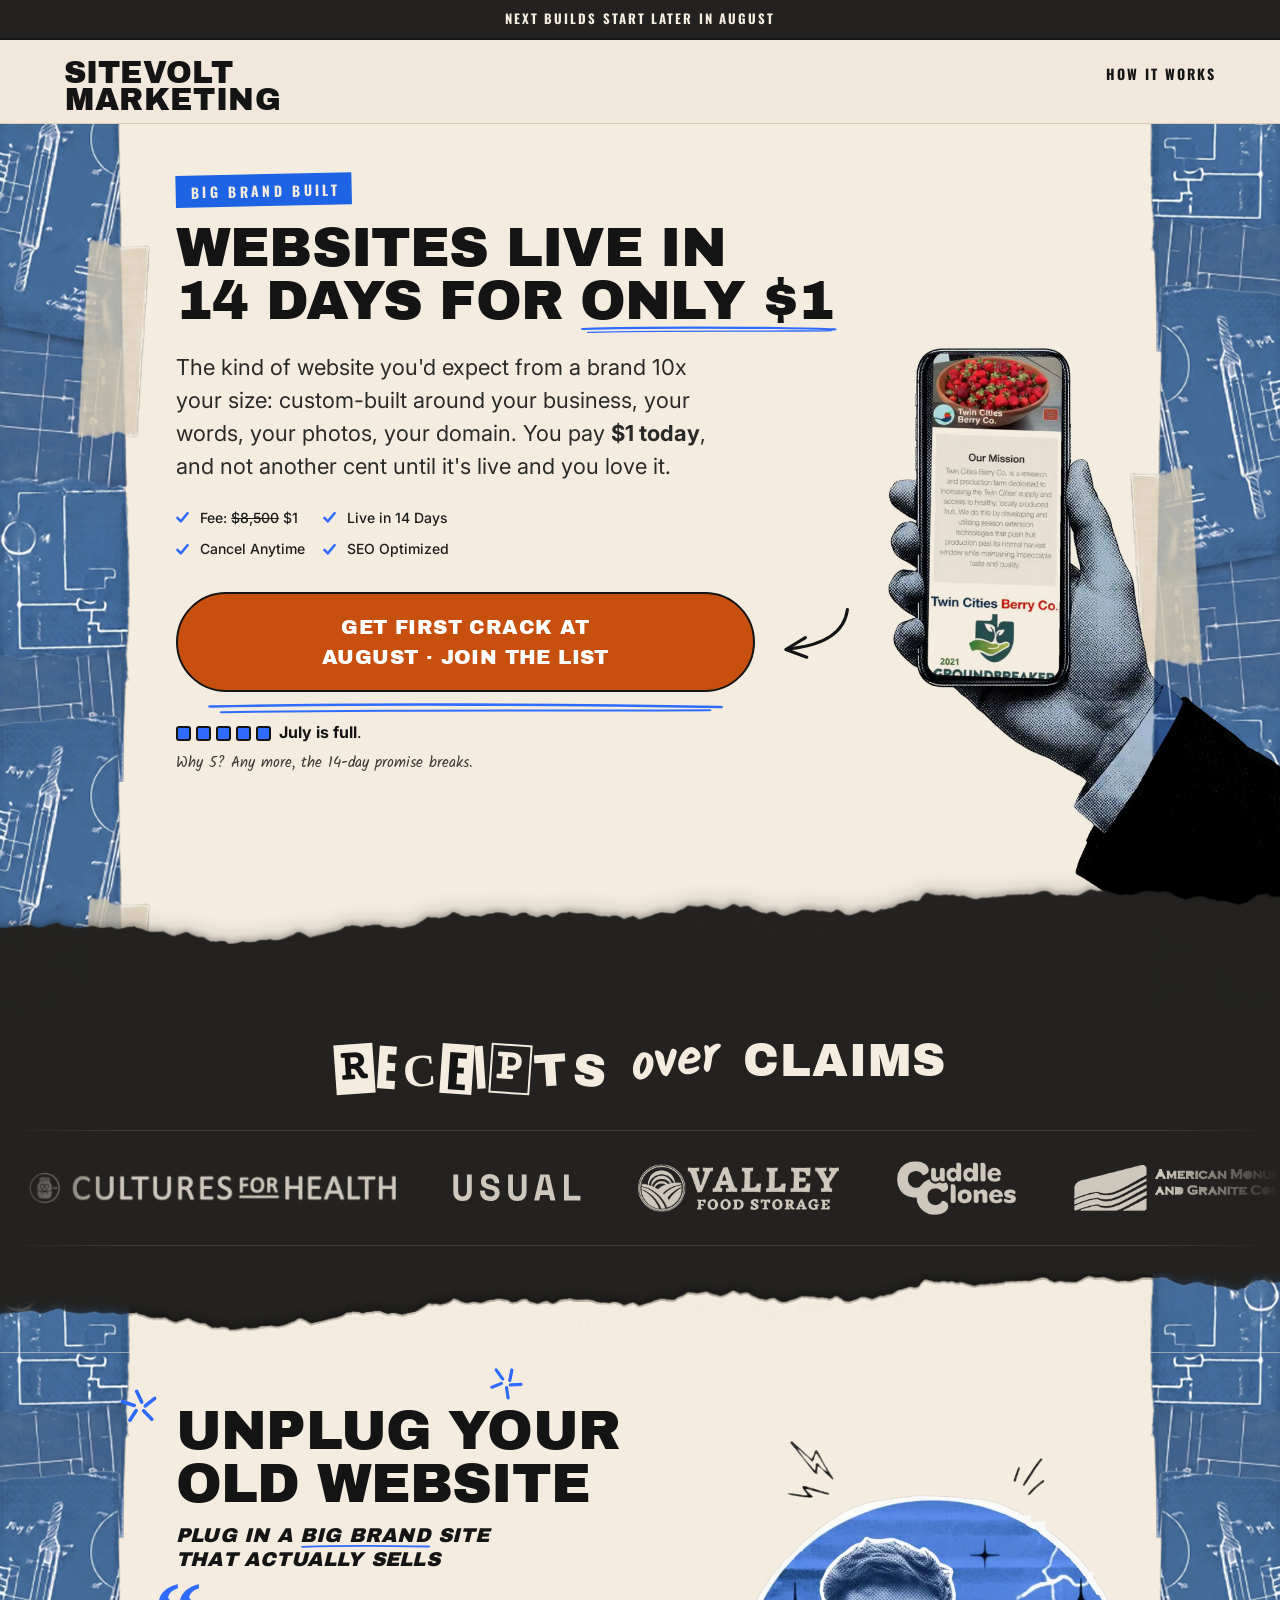
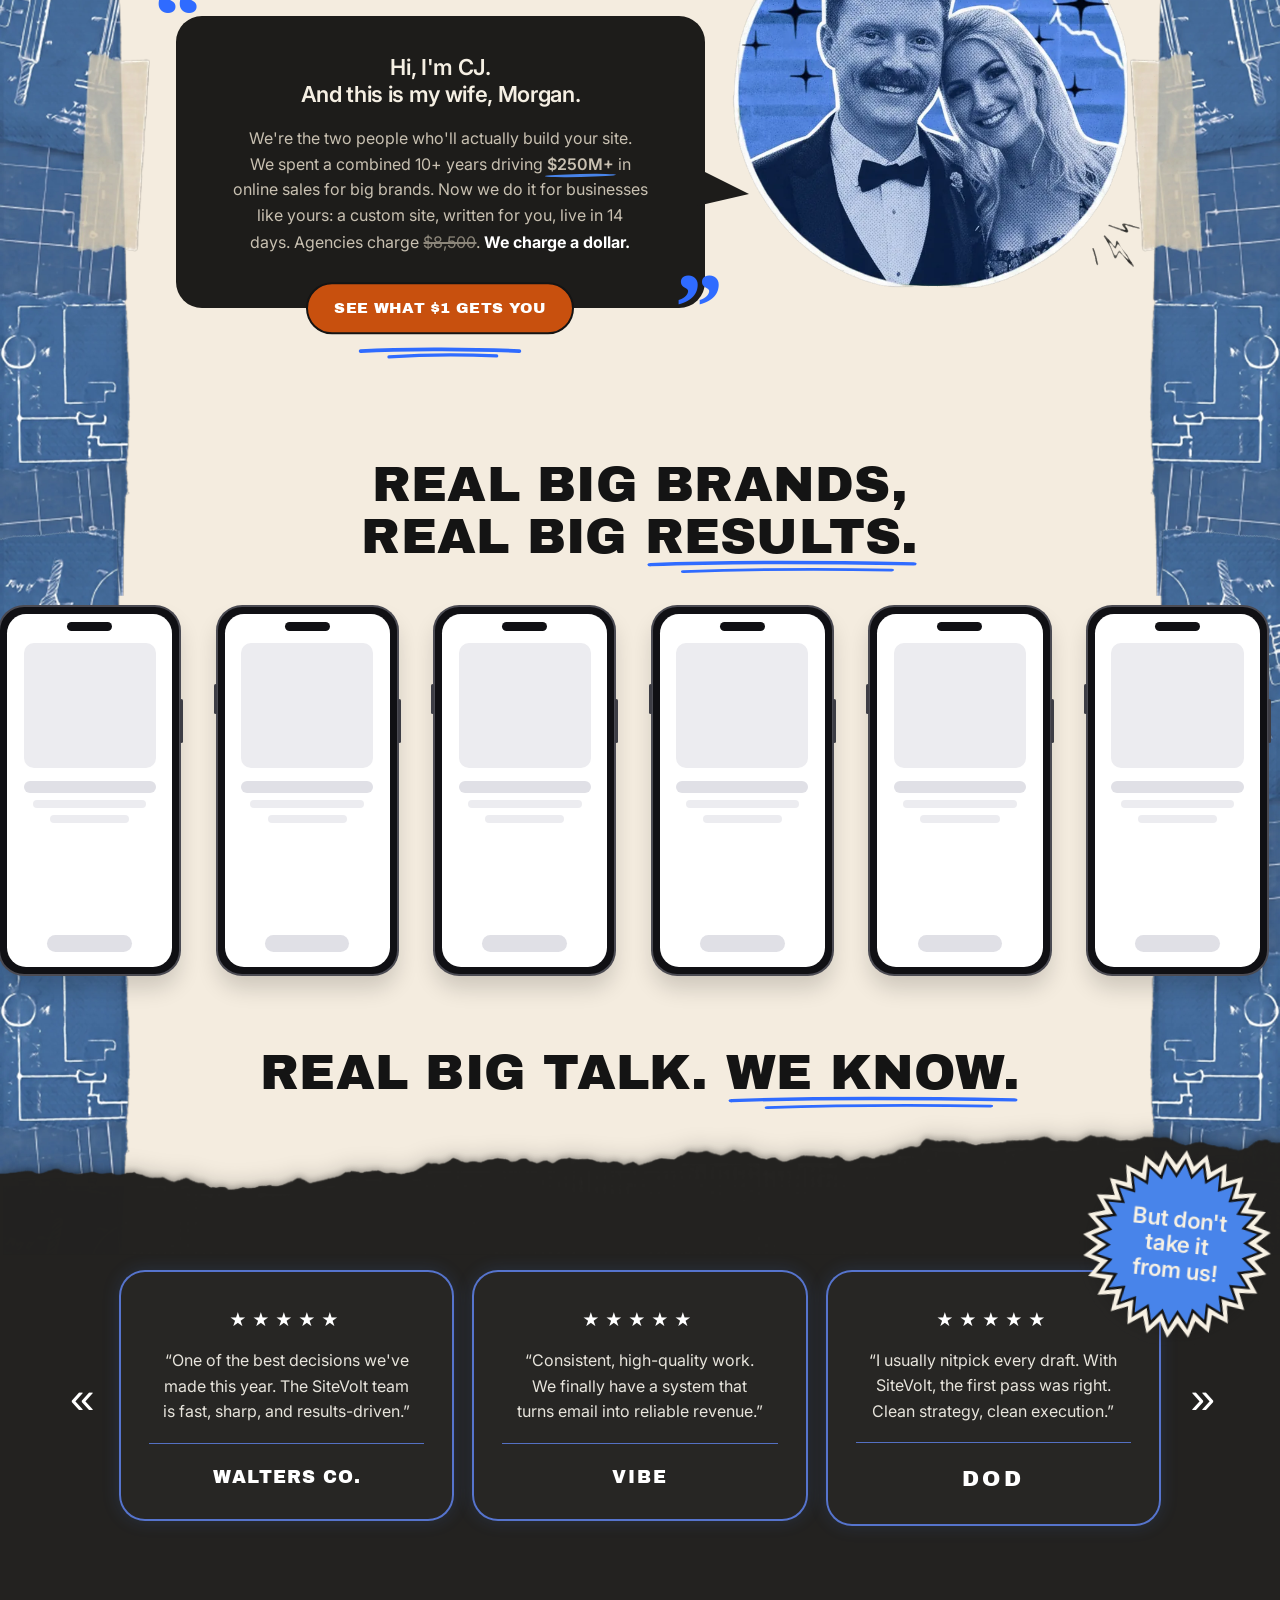
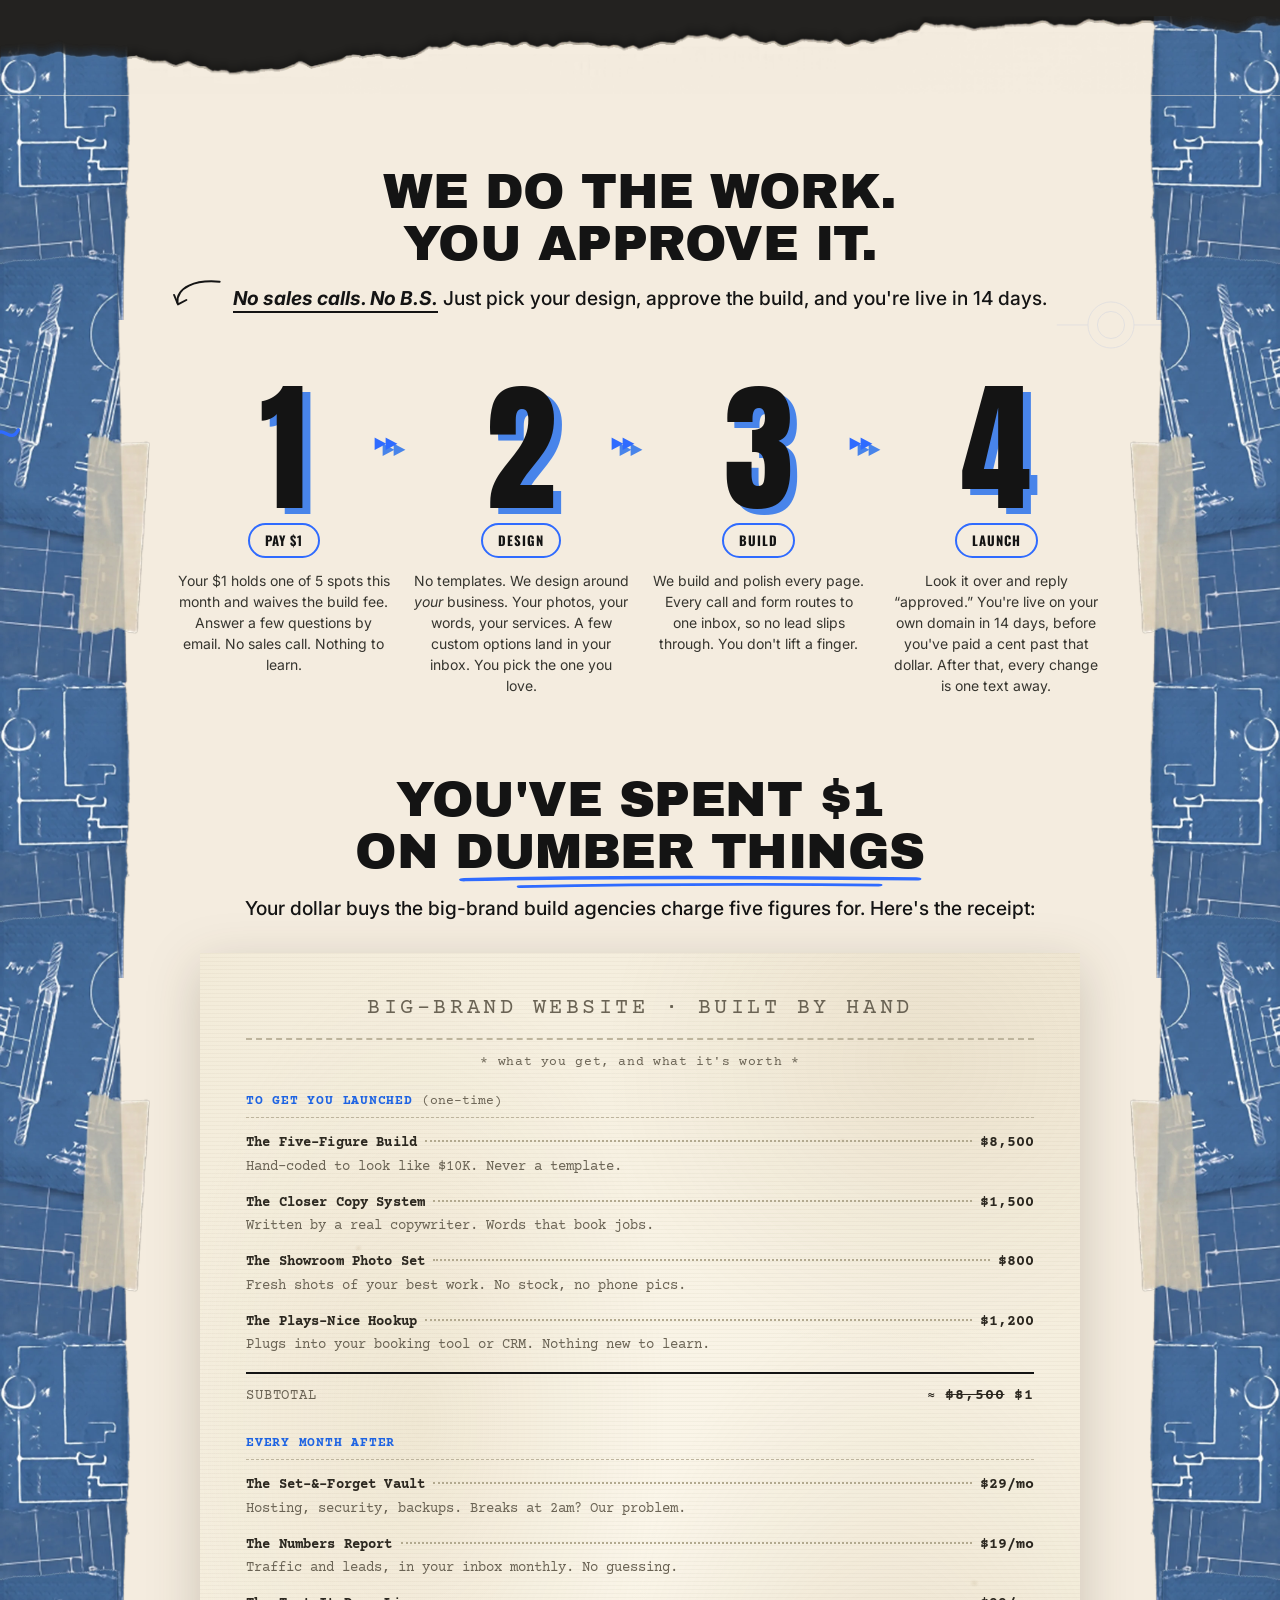
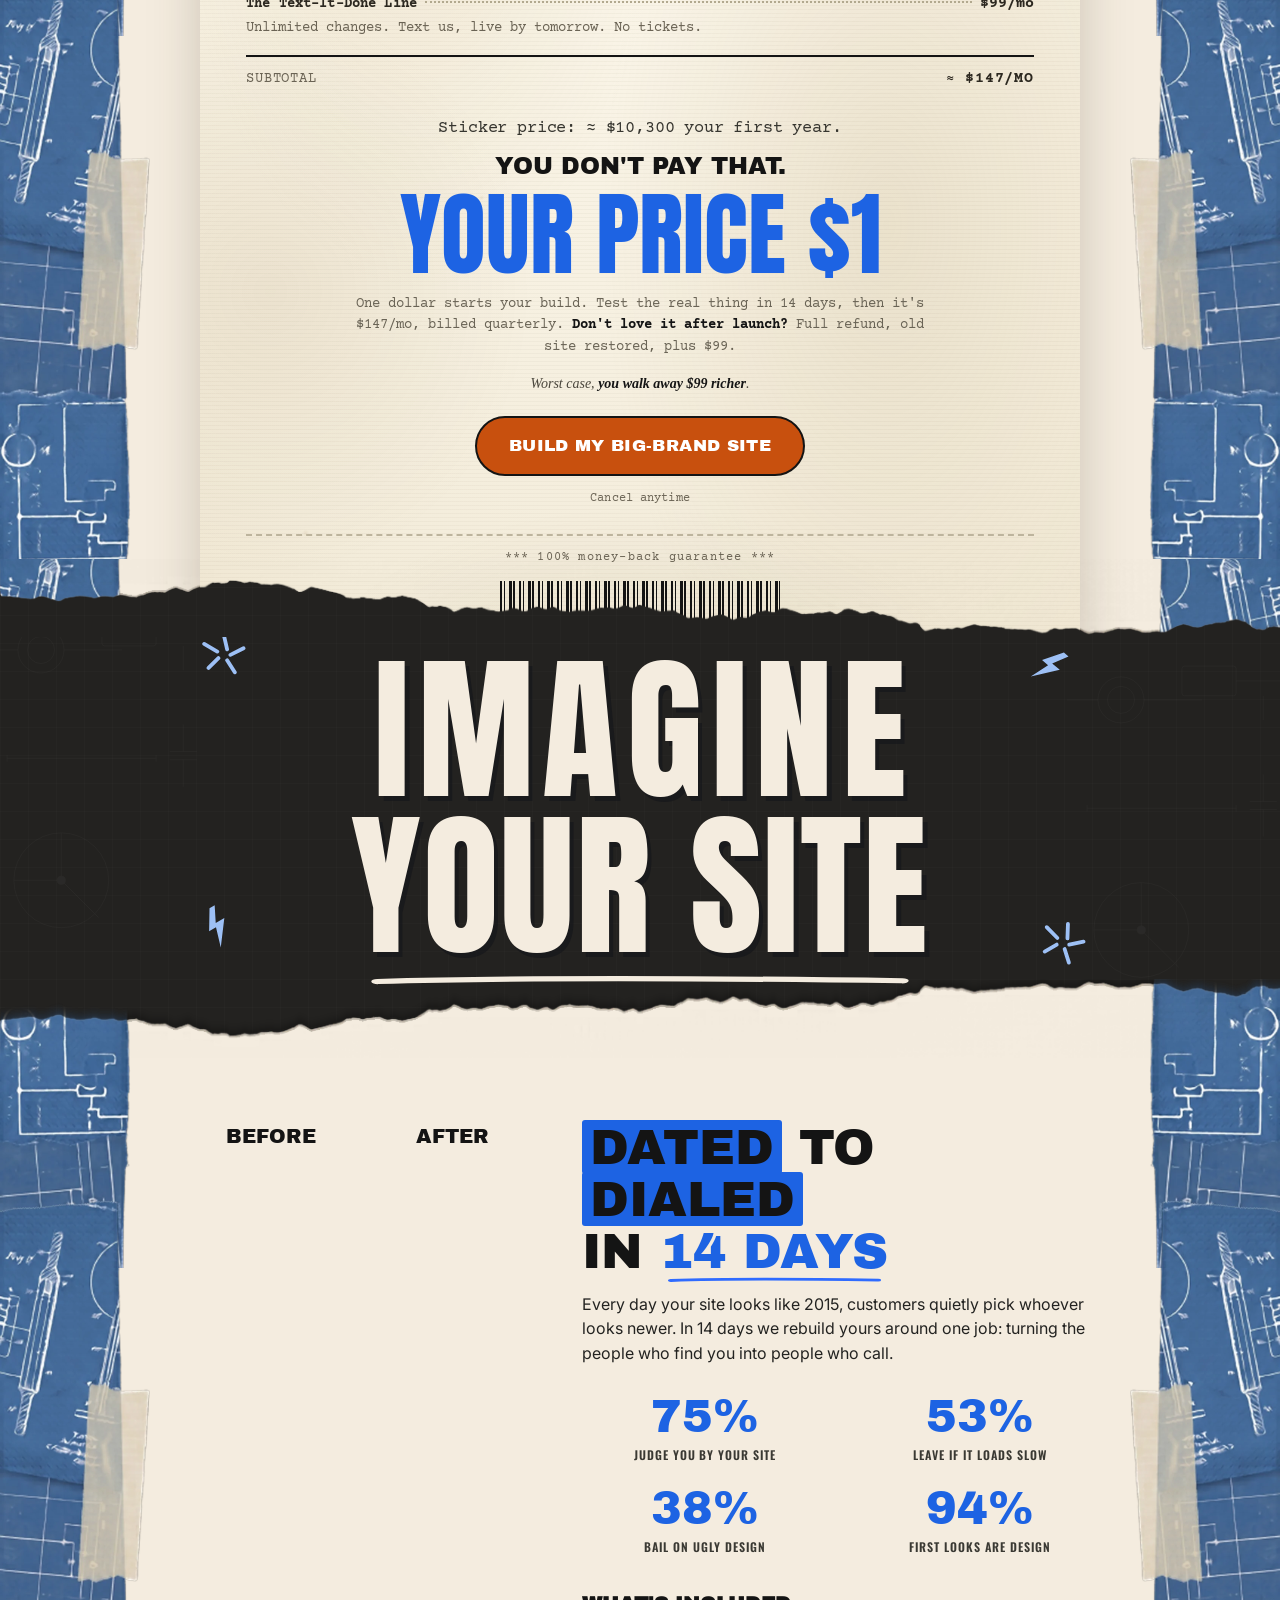
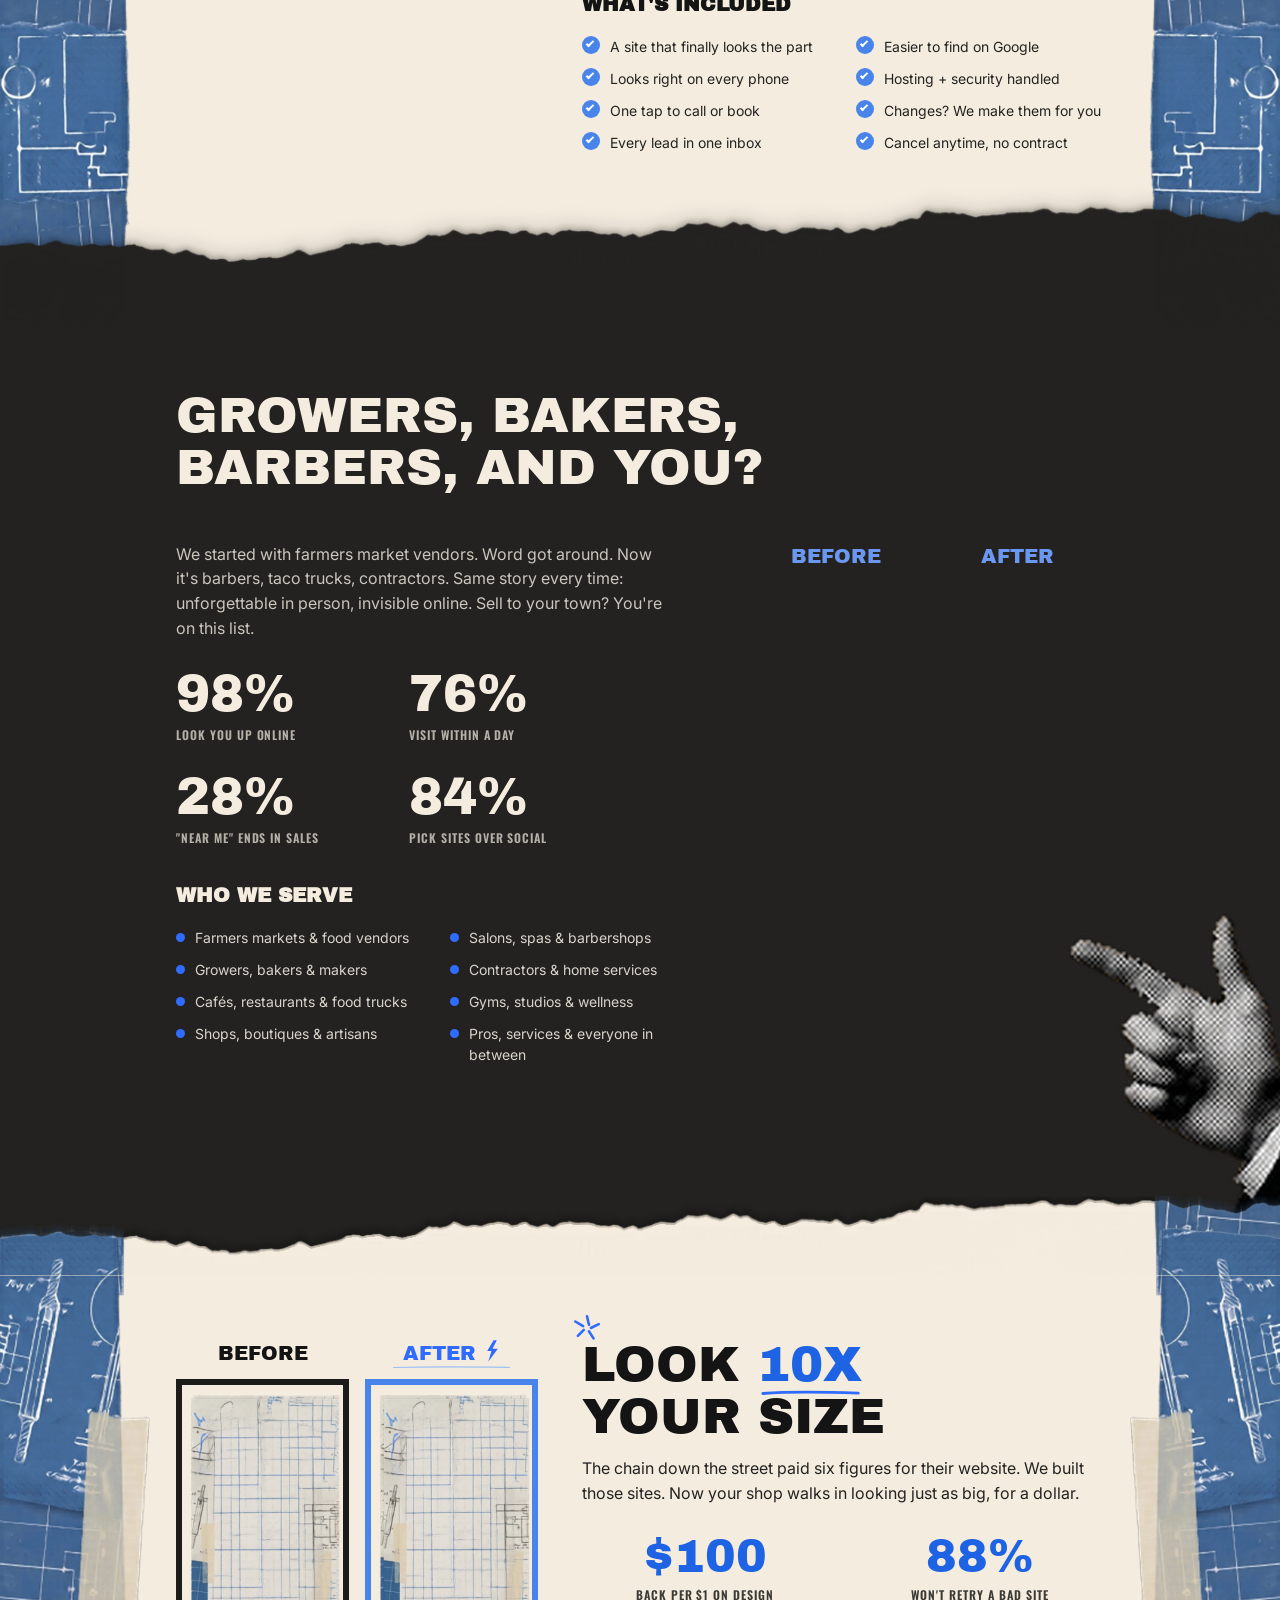
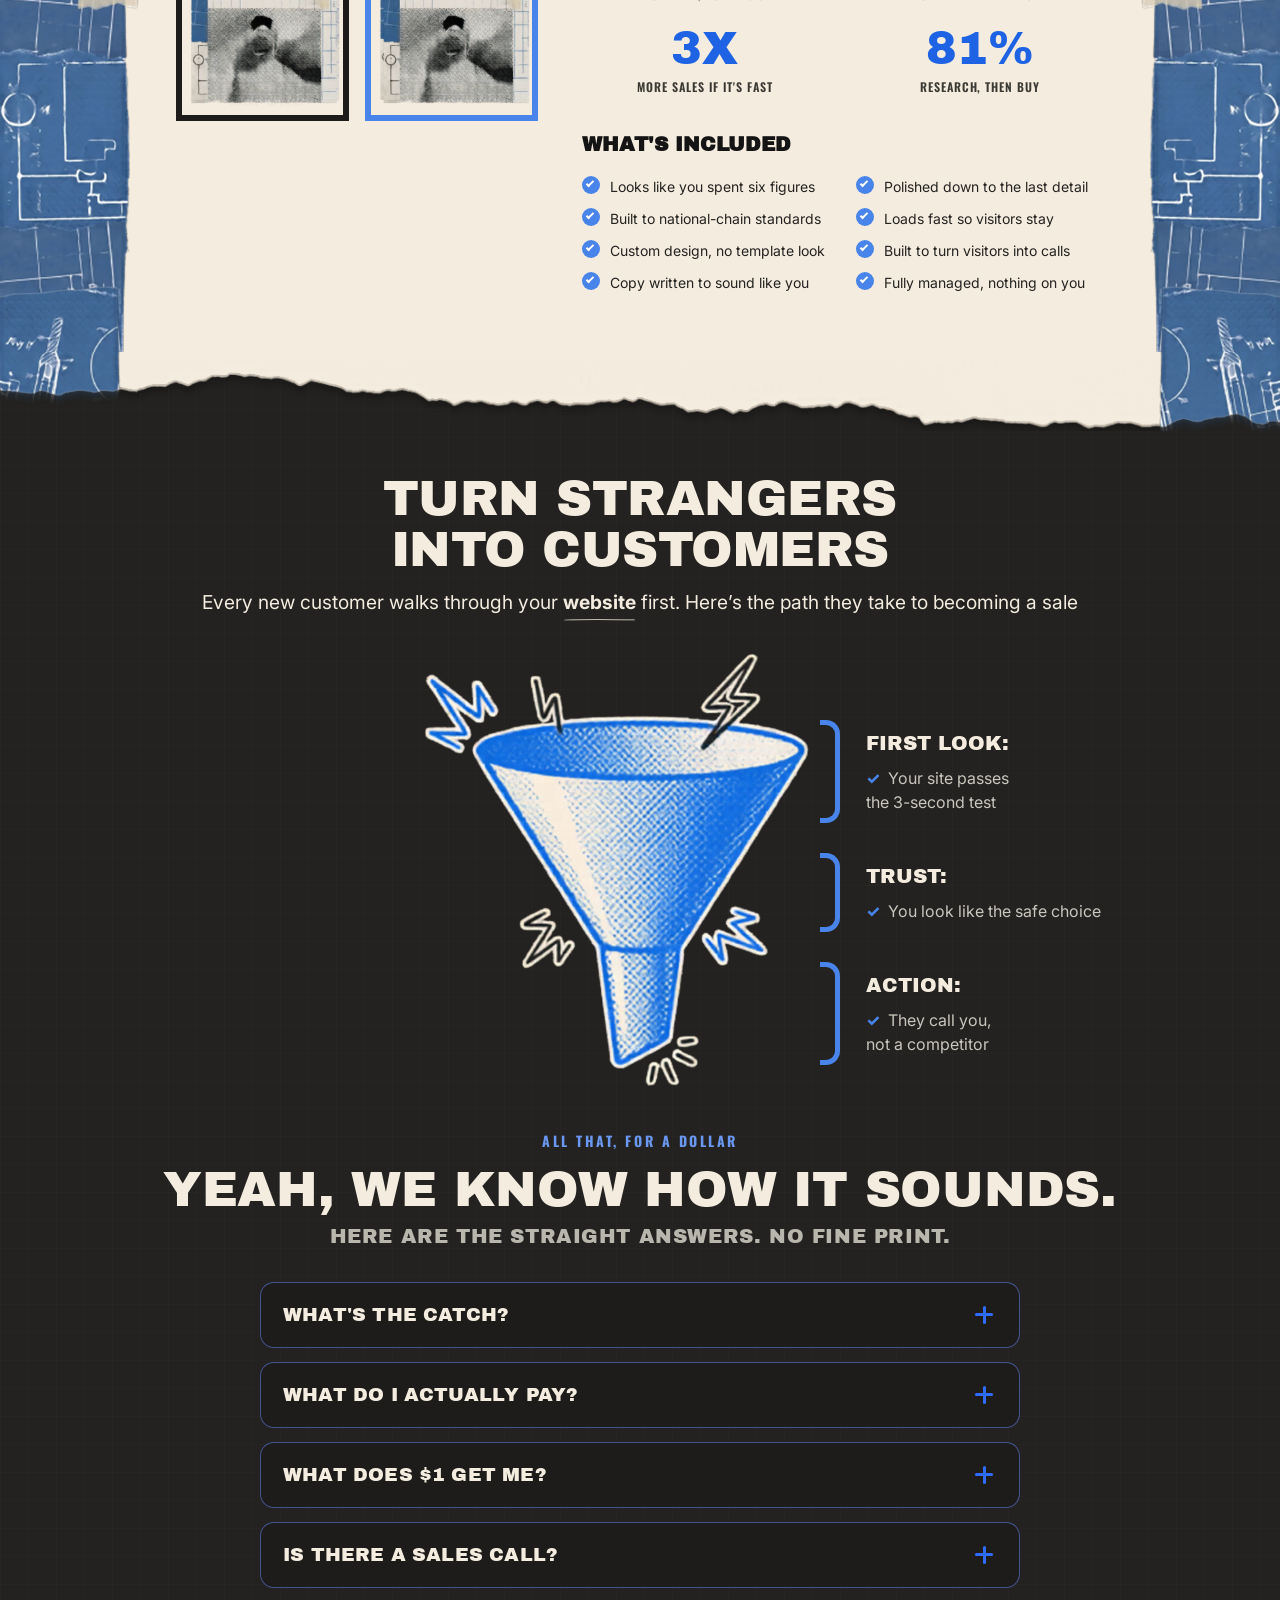
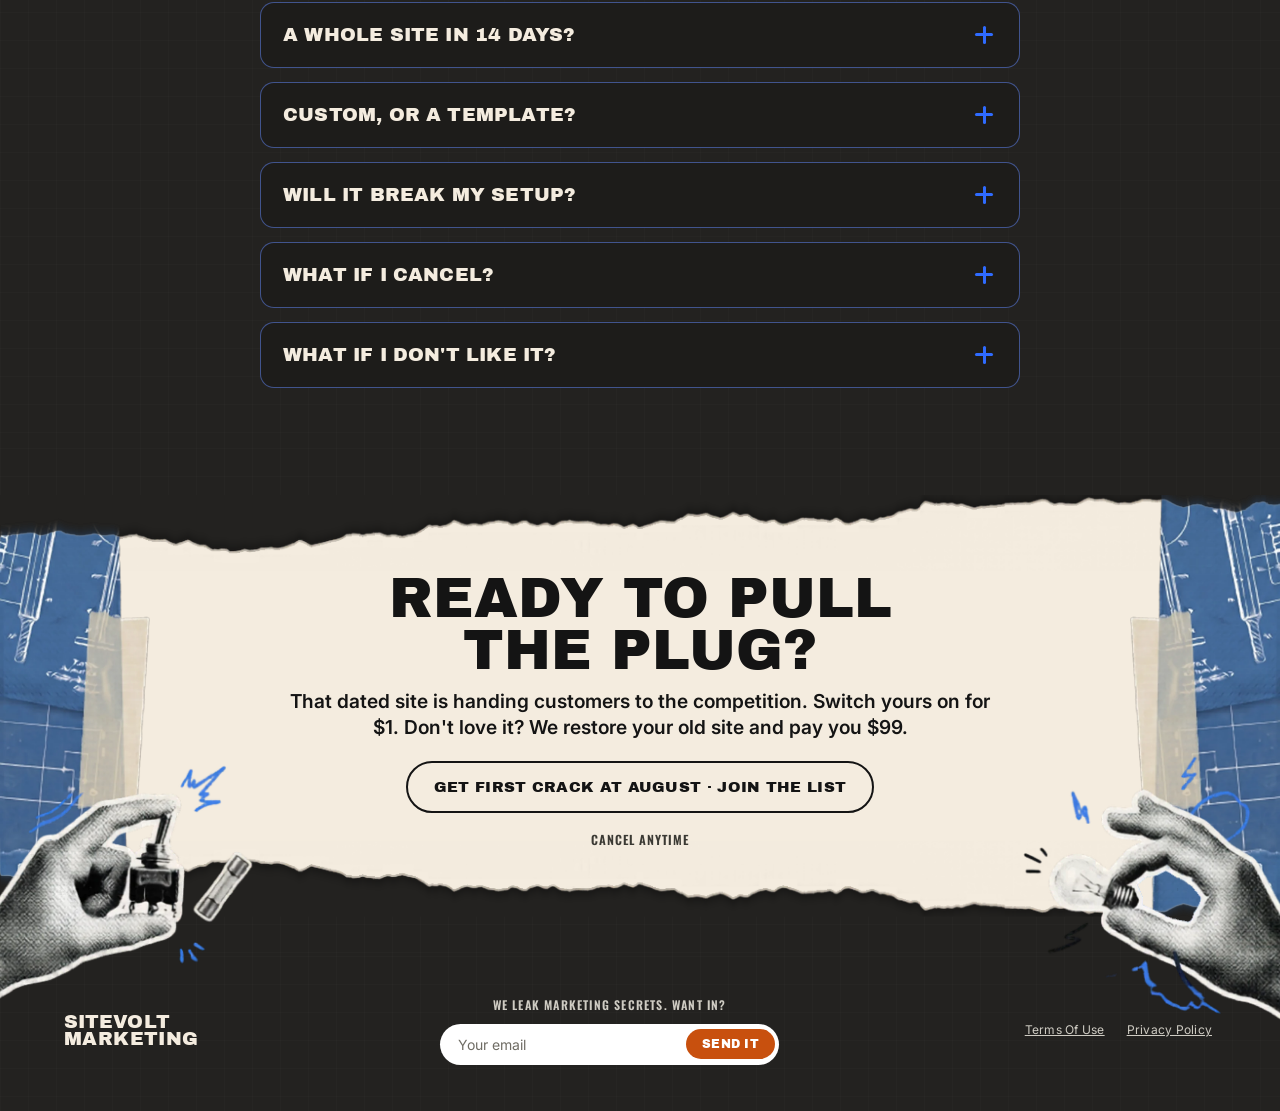
==== commit 0a311081: "Mobile hero: bigger phone/arm art, tighter copy-to-phone gap Co-Authored-By: Claude Fable 5 <noreply" ====
--- a/index.html
+++ b/index.html
@@ -165,7 +165,7 @@
         <svg class="dialed__spark dialed__spark--left" viewBox="0 0 40 40" aria-hidden="true"><path d="M20 2 L23 15 M38 14 L26 20 M30 36 L23 25 M6 32 L15 23 M2 10 L14 17" fill="none" stroke="#2f6bff" stroke-width="4" stroke-linecap="round"/></svg>
         <svg class="dialed__spark dialed__spark--top" viewBox="0 0 40 40" aria-hidden="true"><path d="M20 2 L23 15 M38 14 L26 20 M30 36 L23 25 M6 32 L15 23 M2 10 L14 17" fill="none" stroke="#2f6bff" stroke-width="4" stroke-linecap="round"/></svg>
         <h2 class="dialed__title">UNPLUG YOUR<br>OLD WEBSITE</h2>
-        <p class="dialed__kicker">PLUG IN A <span class="dialed__kicker-ul">BIG BRAND</span> SITE <br class="dialed__kicker-br">THAT ACTUALLY SELLS</p>
+        <p class="dialed__kicker">PLUG IN A <span class="dialed__kicker-ul">BIG BRAND</span> SITE THAT ACTUALLY SELLS</p>
       </div>
       <div class="dialed__bubble">
         <span class="quote-mark quote-mark--open" aria-hidden="true">&ldquo;</span>
@@ -273,7 +273,7 @@
     <div class="proc__intro">
       <div class="scrap scrap--draw scrap--proc-intro" aria-hidden="true"></div>
       <div class="container proc__intro-inner">
-        <h2 class="proc__title">WE DO THE WORK.<br>YOU JUST APPROVE IT.</h2>
+        <h2 class="proc__title">WE DO THE WORK. <br>YOU APPROVE IT.</h2>
         <p class="proc__sub">
           <svg class="proc__arrow" viewBox="0 0 90 60" aria-hidden="true">
             <path d="M84 6 C40 2 6 16 8 44" fill="none" stroke="var(--ink)" stroke-width="3.5" stroke-linecap="round"/>
--- a/styles.css
+++ b/styles.css
@@ -50,7 +50,7 @@
      composition instead. Text elements pick from these tokens — don't mint
      new clamp() sizes. */
   --fs-h1:        clamp(34px, 4.3vw, 83px);
-  --fs-h2:        clamp(30px, 3.9vw, 50px);
+  --fs-h2:        clamp(27.6px, 3.9vw, 50px);
   --fs-h3:        clamp(26px, 3.1vw, 40px);
   --fs-h4:        clamp(18px, 1.56vw, 22px);
   --fs-lead-hero: clamp(15px, 1.9vw + 6px, 22px);
@@ -469,8 +469,8 @@
 
 /* ===== HERO (§2) ===== */
 .hero { padding: 52px 0 190px; overflow: hidden; overflow: clip; }
-/* clip, not hidden: the video box sinks ~104px past the section bottom at
-   <=640 (sleeve into the rip), which makes a hidden hero PROGRAMMATICALLY
+/* clip, not hidden: the video box sinks 60px past the section bottom at
+   <=768 (sleeve into the rip), which makes a hidden hero PROGRAMMATICALLY
    scrollable — a stray scrollIntoView/focus jump would shift the whole hero
    content up and expose the box below the tear. clip can't be scrolled. */
 /* torn-paper rip forming the hero's bottom edge (scraps taped along the tear) */
@@ -808,11 +808,12 @@
 @media (max-width: 540px) {
   .hero__bullets { gap: 11px 22px; }
   .hero__bullets li { font-size: 14px; white-space: nowrap; }
-  /* The nowrap 2-line title caps at 8.4vw-5.2px on phones while the sub sits
-     on its 15px clamp floor, compressing the head:lead ratio to ~1.8:1 (system
-     target ~2.5:1) — the paragraph outweighed the headline. 14px joins the sub
-     to the bullets' tier and restores ~2:1 at 390px / ~2.5:1 at 480px. */
-  .hero__sub { font-size: 14px; }
+  /* Head:lead tension: the nowrap 2-line title caps at 8.4vw-5.2px here, so a
+     big sub outweighs the headline (system target ~2.5:1). But 14px dropped the
+     hero lead BELOW the 15px mobile body tier (testimonials, case-study copy,
+     FAQ answers) — the page's #1 message read smallest. 15px = body-tier floor:
+     ratio ~1.85:1 at 390px / ~2.3:1 at 480px, and no 15→16.3px jump at 541. */
+  .hero__sub { font-size: 15px; }
 }
 
 /* Single-column hero comes EARLIER than the old art layout (860): the video
@@ -1046,6 +1047,10 @@
   font-size: var(--fs-h4);   /* kicker tracks the h1-tier title at the shared sub-head size */
   line-height: 1.18;
   letter-spacing: 0.01em;
+  /* the head's width caps (72% base / min(60%,941px) ≥1441) cross the fluid
+     font's one-line measure at 1024/1280/1520, stranding "SELLS" alone on
+     line 2 — balance splits the wrap evenly whenever it happens */
+  text-wrap: balance;
   /* Wrap the kicker in the clear zone left of the tucked portrait so the copy
      never runs under the image; the head reverts to full width once stacked. */
   max-width: 85%;
@@ -1061,7 +1066,10 @@
 }
 .dialed__art {
   position: absolute;
-  top: clamp(36px, 5.5vw, 84px);
+  /* the portrait canvas lost its tesla coil (which used to fill the band above
+     the circle), so the circle rides up beside the title/kicker — the old
+     5.5vw offset left a dead cream void across the section's top right */
+  top: clamp(16px, 2.2vw, 32px);
   right: -10px;
   width: clamp(340px, 44vw, 580px);
   z-index: 2;
@@ -1177,7 +1185,9 @@
     top: -10%;
   }
   /* top pad = 66px hidden under the overlapping avatar + a small gap to the hook */
-  .dialed__bubble { order: 3; width: auto; margin-top: 0; padding: 74px 10px 38px; }
+  /* side pad scales up through the stacked range: 10px read as text-on-the-
+     border at 700–820 where the card is wide and the vertical padding deep */
+  .dialed__bubble { order: 3; width: auto; margin-top: 0; padding: 74px clamp(14px, 3vw, 26px) 38px; }
   .dialed__bubble::before { display: none; }
   /* the hook is the one display moment inside the bubble — a step up from the
      15px turn (weight alone wasn't separating them) with room between lines */
@@ -1219,7 +1229,7 @@
   font-family: var(--f-head);
   font-weight: 400;   /* true Archivo Black — no synthetic bold (h2 UA default) */
   text-transform: uppercase;
-  font-size: var(--fs-h3);
+  font-size: var(--fs-h2);
   /* display leading like the sibling section titles (.proc__title, .cs__head);
      without this the body's 1.5 leaks in and gaps the two-line phone wrap */
   line-height: 1.05;
@@ -1230,13 +1240,15 @@
      No-op on desktop where the title is forced single-line (nowrap, ≥821px below). */
   text-wrap: balance;
 }
-/* single line on desktop, as in the mockup */
-@media (min-width: 821px) { .rr__title { white-space: nowrap; } }
-/* phone: --fs-h3's 3.1vw term is dead this small (floored at 26px), which
-   leaves the title undersized next to .dialed__title/.proc__title — retrack
-   with the viewport. 7.2vw keeps the longer balanced line ("REAL BIG
-   RESULTS.", ~11.2em ink) inside the --pad-hero gutters down to ~360px. */
-@media (max-width: 820px) { .rr__title { font-size: clamp(26px, 7.2vw, 34px); } }
+/* single line on wide desktop, as in the mockup — at the h2-tier 50px the
+   title's ~20.2em ink only clears the gutters from ~1370px up; below that
+   balance evens the 2-line wrap ("REAL BIG BRANDS, / REAL BIG RESULTS.") */
+@media (min-width: 1380px) { .rr__title { white-space: nowrap; } }
+/* phone: --fs-h2's 3.9vw term is dead this small (floored at 27.6px) —
+   retrack with the viewport. 7.08vw hits the shared 27.6px mobile heading
+   tier at 390 and keeps the longer balanced line ("REAL BIG RESULTS.",
+   ~11.2em ink) inside the --pad-hero gutters down to ~360px. */
+@media (max-width: 820px) { .rr__title { font-size: clamp(26px, 7.08vw, 34px); } }
 /* "REAL BIG TALK. WE KNOW." hand-off heading — closes the cream band under
    the phones (moved down from the dark testimonials shelf), sitting on the
    16px shelf the section's bottom padding keeps above the tear. The 72px top
@@ -1391,7 +1403,9 @@
   /* stacked: the 11.5vw term keeps tracking the rip height so the cards sit
      just under the tear's dark underside; the sticker rides up over the tear
      ink instead of demanding a deep shelf (user-approved overlap) */
-  .testimonials { padding-top: calc(28px + 11.5vw); }
+  /* bottom: the desktop 168px shelf reads as a ~130px dead black band above
+     the cream tear once the cards stack — track the rip height instead */
+  .testimonials { padding-top: calc(28px + 11.5vw); padding-bottom: calc(48px + 11.5vw); }
 }
 /* charcoal page-rip forming the band's top edge — the SAME tear as the hero
    rip over the trusted band (and case-b's cs__rip): asset pre-baked to --dark
@@ -1578,24 +1592,22 @@
 .proc__intro { position: relative; padding: 72px 0 56px; }
 .proc__intro-inner { text-align: center; }
 .proc__title {
-  /* poster band headline like .dd__title/.fcta__title (Anton) — ratified
-     2026-07-05 (DESIGN.md): the section's giant Anton numerals set the
-     poster voice, and Archivo at h2 breaks the 2-line phone title */
-  font-family: var(--f-display);
+  /* joined the Archivo Black h2 system (was an Anton poster clamp) */
+  font-family: var(--f-head);
   font-weight: 400;
   text-transform: uppercase;
   color: var(--ink);
-  /* 54px floor keeps it continuous with the phone override's 54px cap at 821;
-     5vw hits the 96px cap at 1920 */
-  font-size: clamp(54px, 5vw, 96px);
-  line-height: 1.02;
-  letter-spacing: 0.01em;
-}
-/* phone: track the viewport so "YOU JUST APPROVE IT." (8.23em ink in Anton,
-   the longer forced line) always holds ONE line inside the --pad-hero gutters:
-   fits (vw - 60px) down to 320 with ~4% slack. No stacked "APPROVE IT." */
+  font-size: var(--fs-h2);
+  line-height: 1.04;
+  letter-spacing: -0.01em;
+}
 @media (max-width: 820px) {
-  .proc__title { font-size: clamp(30px, 11.6vw - 7px, 54px); }
+  /* the desktop <br> split's forced lines ("WE DO THE WORK." ≈ 282px ink at
+     the shared 27.6px tier) fit phones ≥ ~350px but overflow below that —
+     drop the hard break and let balance pick the wrap, so ≥350px still gets
+     the same 2-line split and narrower screens degrade to a balanced 3. */
+  .proc__title br { display: none; }
+  .proc__title { text-wrap: balance; }
   /* trim the intro's 72px desktop headroom — under the tear it reads as a
      dead band at phone widths — and its 56px footroom, which was sized for
      the desktop 4-across grid and reads as a dead band above step 1 */
@@ -1763,7 +1775,7 @@
   font-family: var(--f-head);
   font-weight: 400;   /* true Archivo Black — no synthetic bold (h2 UA default) */
   text-transform: uppercase;
-  font-size: var(--fs-h3);
+  font-size: var(--fs-h2);
   line-height: 1.04;
   color: var(--ink);
   margin-bottom: 14px;
@@ -1859,12 +1871,11 @@
      @375) and every item wraps with a stranded last word (widow). 2-col returns
      ≥881px where the body column is wide enough. */
   .cs__impl { grid-template-columns: 1fr; grid-auto-flow: row; grid-template-rows: none; }
-  /* case heads: --fs-h3 floors at 26px here, undersizing them next to the sibling
-     section titles (.fn__title 30px, .rr__title ~28px, .dialed__title 34px @390).
-     Retrack with the viewport to the h2-tier 30px; balance holds each to a 2-line
-     wrap (copy is length-tuned for it: "DATED TO DIALED / IN 14 DAYS",
-     "GROWERS, BAKERS, / BARBERS, AND YOU?"). */
-  .case-study .cs__head { font-size: clamp(21px, 9.6vw - 7.4px, 30px); }
+  /* case heads: retrack with the viewport to the shared 27.6px @390 mobile
+     heading tier (matches .rr__title/.fn__title/.hero__title); balance holds
+     each to a 2-line wrap (copy is length-tuned for it: "DATED TO DIALED /
+     IN 14 DAYS", "GROWERS, BAKERS, / BARBERS, AND YOU?"). */
+  .case-study .cs__head { font-size: clamp(21px, 8.5vw - 5.6px, 30px); }
   /* case-c head holds ONE line ("LOOK 10X YOUR SIZE"): its ink runs 12.06×
      the font size, so the shared tier overflows the cream band's ~(100vw−60px)
      body column below ~460px. 8vw−5px keeps ~4% slack through the whole range
@@ -1966,7 +1977,7 @@
 .case-study--dark .cs__impl-head { color: var(--paper); }
 .case-study--dark .cs__impl li { color: #d8d5cc; }
 /* dot bullets + blue BEFORE/AFTER labels on the dark case (mockup) */
-.case-study--dark .cs__impl .chk { width: 9px; height: 9px; background: var(--volt-blue-bright); }
+.case-study--dark .cs__impl .chk { width: 9px; height: 9px; background: var(--volt-blue-bright); margin-top: 6px; } /* the li's align-items:start pins the 9px dot to the line-box top; 6px re-centers it on the 21px first line (the 18px check icons in case-a/c center on their own) */
 .case-study--dark .cs__impl .chk::after { content: none; }
 /* BEFORE/AFTER labels on the dark band: --volt-blue-bright (#2f6bff) is only 3.53:1 on
    #232220 and the 18px Archivo Black labels are just under the WCAG large-text bold
@@ -2052,7 +2063,7 @@
   color: var(--paper);
   text-align: center;
 }
-.fn__sub { font-size: var(--fs-lead); margin: 12px 0 0; color: var(--paper); text-align: center; }
+.fn__sub { font-size: var(--fs-lead); margin: 12px 0 0; color: var(--paper); text-align: center; text-wrap: balance; } /* balance: the centered measure strands "a sale"/"sale" alone on the last line at 320/768/900 */
 /* cream hand-drawn scribble under "foundation" (same stroke as .dd__ul) */
 .fn__sub-u { display: inline-block; position: relative; font-weight: 700; }
 .fn__sub-u::after {
@@ -2139,9 +2150,25 @@
    440px label column, so compact the stack — a shorter bracket span shrinks
    the pinned funnel with it, and both sides regain clearance */
 @media (min-width: 821px) and (max-width: 1080px) {
-  .fn__diagram { --fn-lgap: 190px; }
-  .fn__stages { gap: 28px; }
-  .fn__stage-d { font-size: 15px; }
+  /* label column ~230px at 900 broke "FIRST LOOK:" onto two lines and every
+     desc onto three; a tighter gap + 14px descs hold labels to one line and
+     descs to two, and the shorter stack shrinks the pinned funnel with it */
+  .fn__diagram { --fn-lgap: clamp(145px, 33vw - 142px, 190px); }
+  .fn__stages { gap: 24px; }
+  .fn__stage-d { font-size: 14px; }
+}
+/* narrowest slice of that band: --pad-hero (100px border columns) leaves the
+   label column only ~165-185px, so the h4-tier labels break onto two lines
+   and the rim rides into the brackets. Scale the whole stack down a notch —
+   the pinned funnel shrinks with it and both sides recover — and let the
+   gap slope run under the 145px floor (the smaller ink half-width no longer
+   needs it) */
+@media (min-width: 821px) and (max-width: 880px) {
+  .fn__diagram { --fn-lgap: calc(33vw - 142px); }
+  .fn__stage { font-size: 18px; }
+  .fn__stage-d { font-size: 13px; }
+  .fn__stages { gap: 16px; }
+  .fn__stages li { padding-left: 36px; }
 }
 @media (max-width: 820px) {
   /* one row: a big funnel bleeding half off the LEFT viewport edge, stage
@@ -2236,6 +2263,7 @@
 }
 .faq__claim-lead {
   font-family: var(--f-head);
+  font-weight: 400;   /* true Archivo Black — the parent h2's UA bold was faux-bolding it (family has no 700) */
   text-transform: uppercase;
   font-size: var(--fs-h2);
   line-height: 0.98;
@@ -2245,6 +2273,7 @@
 }
 .faq__claim-sub {
   font-family: var(--f-head);
+  font-weight: 400;   /* true Archivo Black — no synthetic bold (inherited h2 700) */
   text-transform: uppercase;
   font-size: var(--fs-h4);
   line-height: 1.1;
@@ -2537,7 +2566,7 @@
   z-index: 4;
 }
 .fcta__title {
-  font-family: var(--f-display);
+  font-family: var(--f-head);
   font-weight: 400;
   text-transform: uppercase;
   color: var(--ink);
@@ -2572,7 +2601,7 @@
   /* title spans the full ribbon; hands tuck into the lower corners below it */
   .fcta__ribbon { padding: calc(var(--torn-h, 42px) + 8px) 0 calc(var(--torn-h, 42px) + 56px); }
   .fcta__center { padding: 0 12px; }
-  .fcta__title { font-size: 30px; }
+  .fcta__title { font-size: 27.6px; }
   /* ride the hands up so the fists sit roughly on the "Cancel anytime" line
      (the ribbon's 98px bottom pad puts that line ~106px above its bottom
      edge) instead of hanging below the ribbon onto the black */
@@ -2739,13 +2768,37 @@
 /* at phone width the art now sits BELOW the copy, tucked into the bottom rip:
    trim the bottom padding so the art's lower edge meets the tear (like
    desktop) instead of leaving a cream gap above it */
-@media (max-width: 640px) {
+@media (max-width: 768px) {
   .hero:has(.hero__why) { padding-bottom: 36px; }
-  /* the 36px padding moves the video box relative to the hero bottom, so the
-     column-repaint phase moves with it: box bottom = hero bottom - 36px +
-     140px (negative margin) — the hero bottom sits 104px ABOVE the box
-     bottom here, not below it like the wider stacked band */
-  .hero__vidbox::before { background-position: right bottom 104px; }
+  /* Phone art sizing: the stacked-band sink (-162px - 2vw) was computed for
+     the 10.88vw + 96px hero padding — against this block's 36px padding it
+     drowned ~134px of sleeve below the tear, hiding the whole arm. The cut
+     only needs to sit below the rip's ink top: cut spans ~0.19*width
+     vertically, box bottom sits (96 - 36) = 60px below the hero bottom, so
+     the cut top lands 0.19*width - 60 above it — under the ~0.82*10.88vw
+     ink line at every width down to 320. Bigger frame + zero top margin
+     (the grid's 20px row gap is the spacer) + the max 48/72 crop (phone top
+     sits at 13% of frame; past 48/72 the bezel clips) close the cream gap
+     between the copy and the phone. */
+  .hero__vidbox {
+    width: min(430px, calc(100vw - var(--pad-hero)));
+    margin-top: 0;
+    /* right-flush against the VIEWPORT, not the grid track: below ~375 the
+       nowrap headline's min-content pushes the 1fr track wider than the
+       container content box, so a flat -pad-hero margin (track-relative)
+       overshoots the viewport edge and slides the box off its column
+       repaint. 100% reads the real track width, so the offset lands the
+       right edge at 100vw exactly; the width cap above keeps the leftover
+       auto margin-left >= 0 (it dies at 0 once over-constrained and the
+       box would anchor left instead). */
+    margin-right: calc(100% + var(--pad-hero) - 100vw);
+    margin-bottom: -96px;
+    aspect-ratio: 48 / 72;
+  }
+  /* column-repaint phase tracks the sink: box bottom sits 60px below the
+     hero bottom, so the tile anchored 60px up from the box bottom lands on
+     the hero bottom — same phase as the real .hero::after column */
+  .hero__vidbox::before { background-position: right bottom 60px; }
 }
 /* Phone: the 52px desktop top padding leaves a big cream gap under the nav —
    tighten it so the headline sits closer to the bar. */
@@ -2834,10 +2887,11 @@
   /* The forced two-line break makes "ON DUMBER THINGS" the longest line
      (~338px at 30px vs 281px for "DUMBER THINGS" alone), so the old 28px
      floor stranded "ON" on its own line below ~430px. The inner ramp
-     `8.8vw - 5.4px` tracks that line's width against the column (font ≈
-     30px × column/338px) so it stays one line down to 320, where the
-     floor bottoms out at 22px. Slope and 50px cap unchanged for wide. */
-  font-size: clamp(22px, max(3.9vw, min(30px, 8.8vw - 5.4px)), 50px);
+     `8.4vw - 5.15px` tracks that line's width against the column and hits
+     the shared 27.6px mobile heading tier at 390, staying one line down to
+     320, where the floor bottoms out at 22px. Slope and 50px cap unchanged
+     for wide. */
+  font-size: clamp(22px, max(3.9vw, min(30px, 8.4vw - 5.15px)), 50px);
   line-height: 1.04;
   letter-spacing: -0.01em;
   color: var(--ink);
@@ -2941,8 +2995,10 @@
 .rcpt__caption {
   font-family: var(--f-mono);
   /* single line, always: shrink below ~430px so the nowrap text never overflows the slip
-     (9px at 320 → 12.5px cap by ~430; ink width ≈ 24× font-size incl. letter-spacing) */
-  font-size: clamp(9px, 3.2vw - 1.24px, 12.5px);
+     (12.5px cap by ~430; ink ≈ 24× font-size incl. letter-spacing). 10px floor verified
+     @320: ink 240.4px vs 252px slip measure (~4.6% slack) — the old 9px floor was
+     legibility lost for nothing. Floor binds below ~351px. */
+  font-size: clamp(10px, 3.2vw - 1.24px, 12.5px);
   letter-spacing: 0.05em;
   color: #6a6354; /* was #8a8270 (3.13:1) — darkened to receipt brown for WCAG AA (4.89:1) */
   margin: 0;
@@ -3159,8 +3215,11 @@
      their own slopes to ~1930 (--fs-h1) or freeze at their caps (kicker/body),
      so no re-derived sizes here */
   .dialed__art {
-    /* old 84px cap only bound above 1527 — extend to 5.5vw @1920 */
-    top: clamp(36px, 5.5vw, 106px);
+    /* continues the base rule's raised offset (32px at 1440) and slopes DOWN
+       as the frame grows — the wider the viewport, the taller the void beside
+       the head, so the circle rises to keep pairing with the title+bubble
+       stack (32px @1441 → 8px @1920, frozen past it) */
+    top: clamp(8px, calc(104px - 5vw), 32px);
     /* 44vw - 54px = the current 580px cap at 1440; 791px = the value @1920,
        so the portrait keeps pace with the growing copy column */
     width: clamp(580px, calc(44vw - 54px), 791px);
@@ -3174,7 +3233,7 @@
      art top + art height (width × 750/914) − the 120px section padding the
      art bottom is allowed to hang into (its exact position at 1440), keeping
      the title 30px clear of the portrait at every width */
-  .dialed__wrap { min-height: calc(clamp(36px, 5.5vw, 106px) + clamp(580px, calc(44vw - 54px), 791px) * 0.8206 - 120px); }
+  .dialed__wrap { min-height: calc(clamp(8px, calc(104px - 5vw), 32px) + clamp(580px, calc(44vw - 54px), 791px) * 0.8206 - 120px); }
   /* the head/bubble are %-of-container — freeze them at their 1920 widths
      (60% / 57% of the 1568px content box) so they stop growing with the
      viewport once the type freezes */
@@ -3186,8 +3245,8 @@
   /* real-results: keep the title container tracking the viewport (the phones
      marquee is full-bleed on its own and doesn't need this) */
   .real-results > .container { max-width: none; }
-  /* h3 continuation (matches .cs__head): through the 40px cap at 1440, 55px @1920 */
-  .rr__title { font-size: clamp(40px, calc(3.1vw - 4.6px), 55px); }
+  /* h2 continuation (matches .cs__head): through the 50px cap at 1440, 69px @1920 */
+  .rr__title { font-size: clamp(50px, calc(3.9vw - 6px), 69px); }
 
   /* process: type froze at its ~1280 caps while the band, rip, and border
      columns keep growing. Re-cap the containers at the 1920-equivalent width
@@ -3264,6 +3323,9 @@
   /* funnel type joins the shared h2/lead/h4/body continuations now that it's
      on the token scale (was Oswald with its own caps, frozen past 1440) */
   .fn__title { font-size: clamp(50px, calc(3.9vw - 6px), 69px); }
+  /* h2 continuation for the process title (joined the tier from its old
+     Anton poster clamp) */
+  .proc__title { font-size: clamp(50px, calc(3.9vw - 6px), 69px); }
   .fn__sub { font-size: clamp(20px, 1.39vw, 27px); }
   .fn__stage { font-size: clamp(22px, 1.53vw, 29px); }
   .fn__stage-d { font-size: clamp(16px, 1.11vw, 21px); }
@@ -3277,7 +3339,7 @@
   /* h4 continuation (matches .cs__impl-head) */
   .cs__ba-labels { font-size: clamp(22px, 1.53vw, 29px); }
   /* 3.1vw - 4.6px = the current 40px cap at 1440; 55px = the value @1920 */
-  .cs__head { font-size: clamp(40px, calc(3.1vw - 4.6px), 55px); }
+  .cs__head { font-size: clamp(50px, calc(3.9vw - 6px), 69px); }
   /* headline doodles re-anchored in em (px ÷ the head's 40px at 1440) */
   .cs__head-bolt { width: 0.5em; height: 0.75em; top: -0.65em; }
   .cs__head-spark { width: 0.65em; height: 0.65em; top: -0.6em; left: -0.2em; }
@@ -3353,3 +3415,18 @@
     scroll-behavior: auto !important;
   }
 }
+
+/* ===== ULTRA-WIDE (§: >2000px) ===== */
+/* The edge-anchored sections (hero copy tracks the left blueprint column,
+   hero sleeve / dialed portrait track the right viewport edge) keep drifting
+   apart after the type freezes at 1920 — at 2560 the copy and art read as
+   disconnected islands with ~1000px of empty cream between them. Cap those
+   compositions at a centered 2000px box and let only the sleeve keep
+   bleeding off the real viewport edge. */
+@media (min-width: 2001px) {
+  .hero > .container { max-width: 2000px; }
+  /* the sleeve must still run off-page: add back the centering gap the
+     capped container leaves to the viewport's right edge */
+  .hero__vidbox { right: calc(-1 * var(--pad-hero) - (100vw - 2000px) / 2); }
+  .dialed-in > .container { max-width: 2000px; }
+}
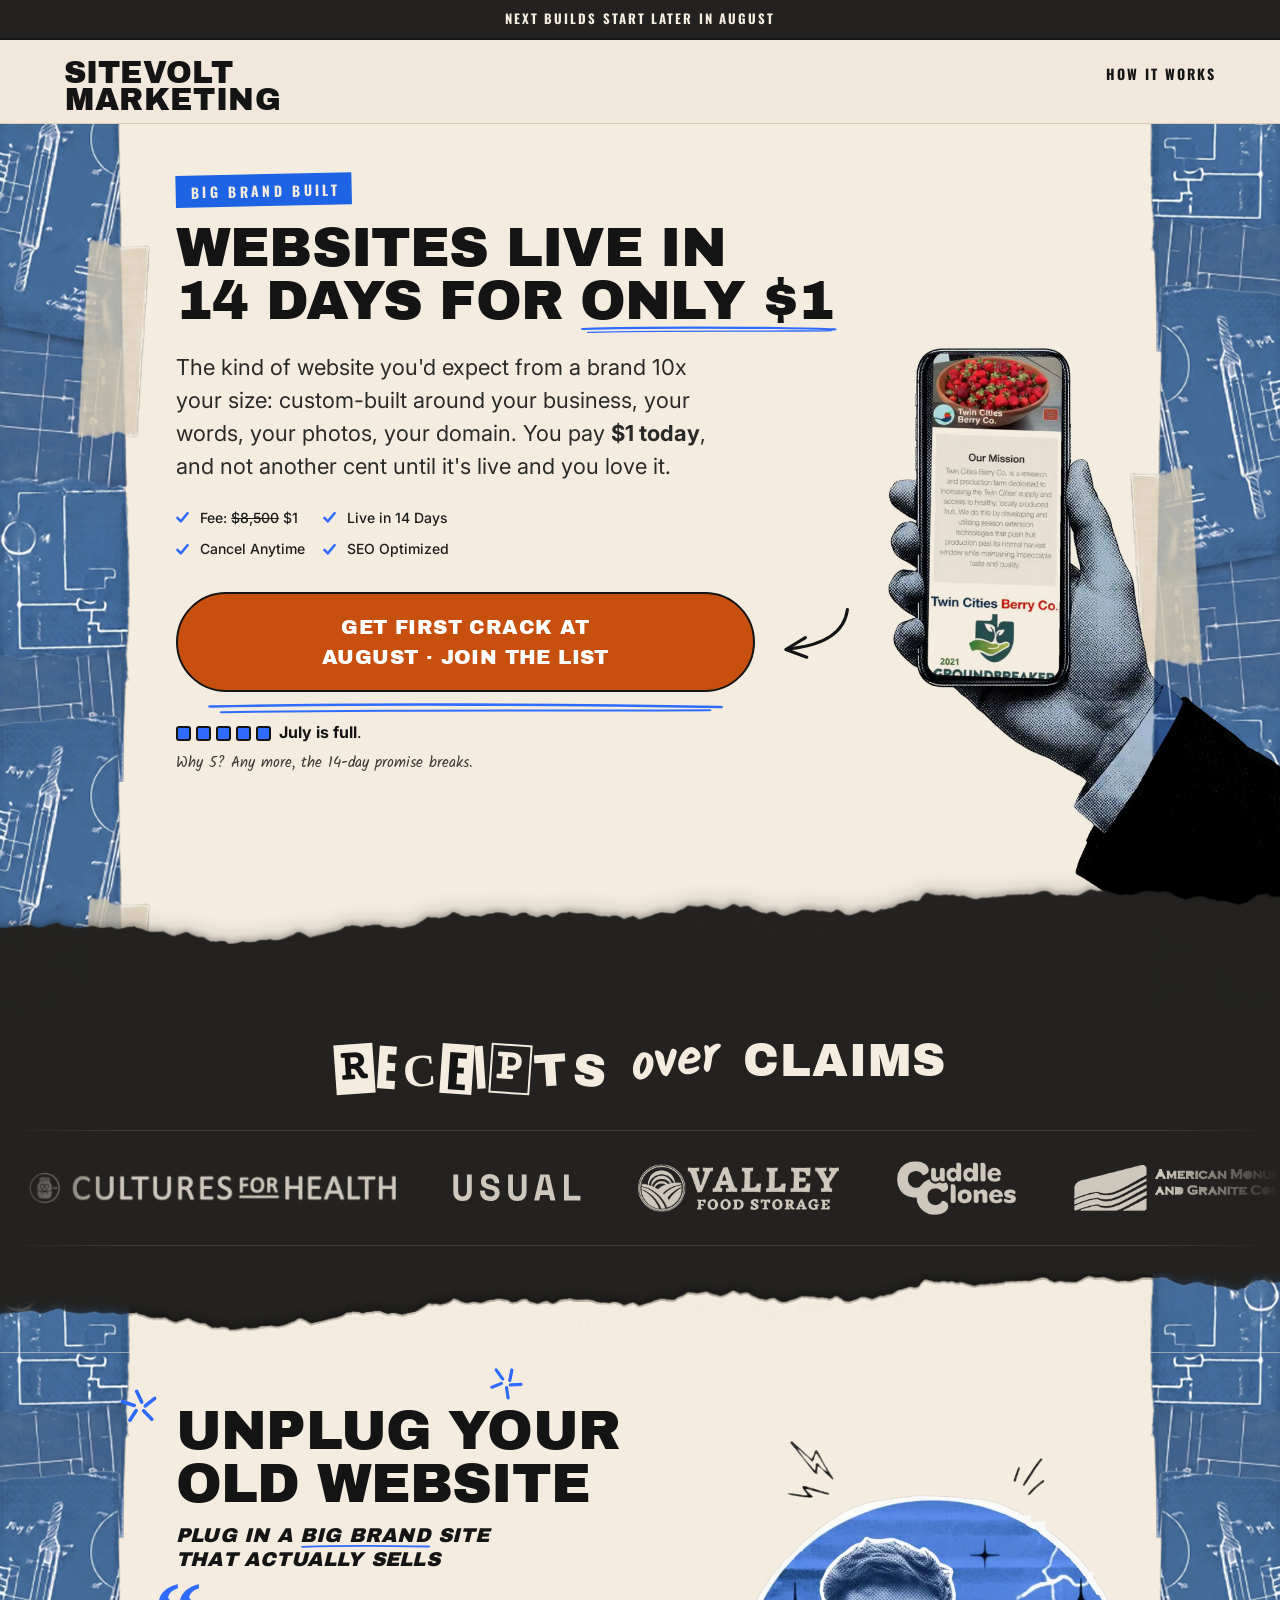
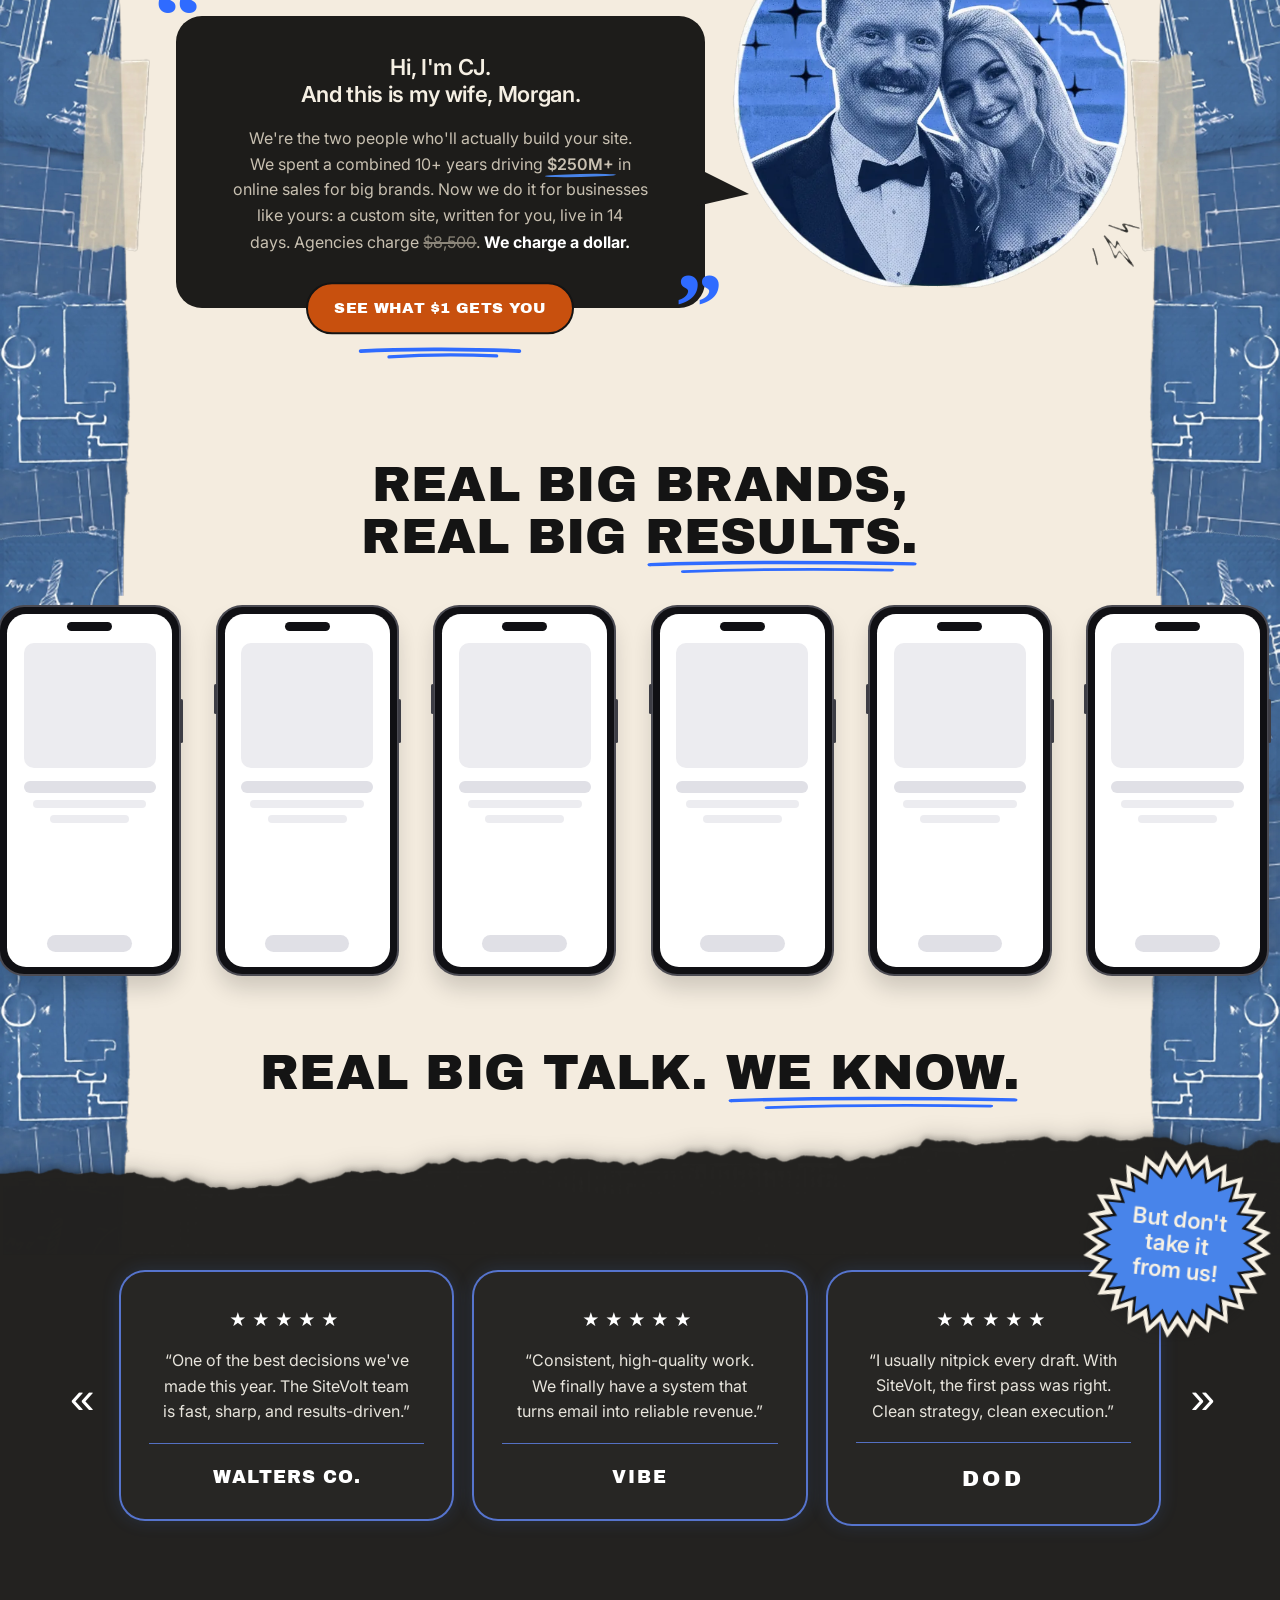
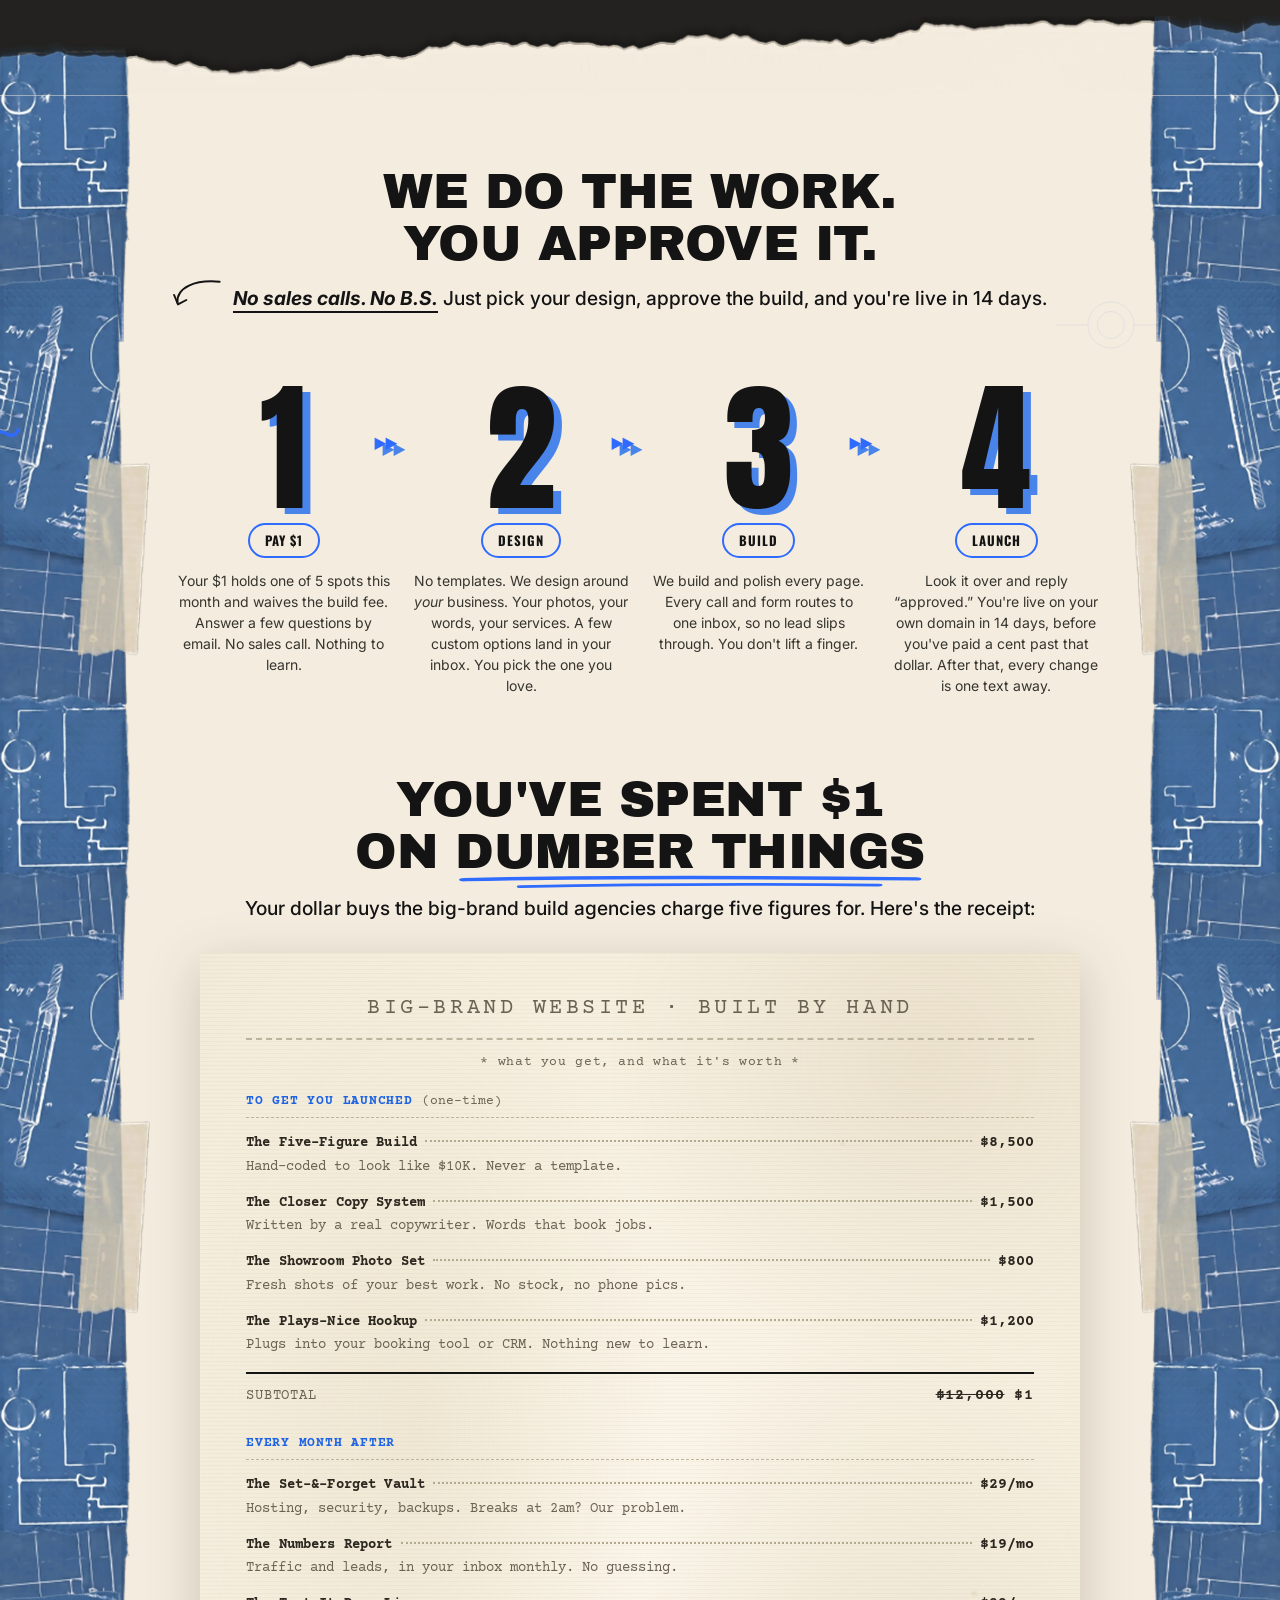
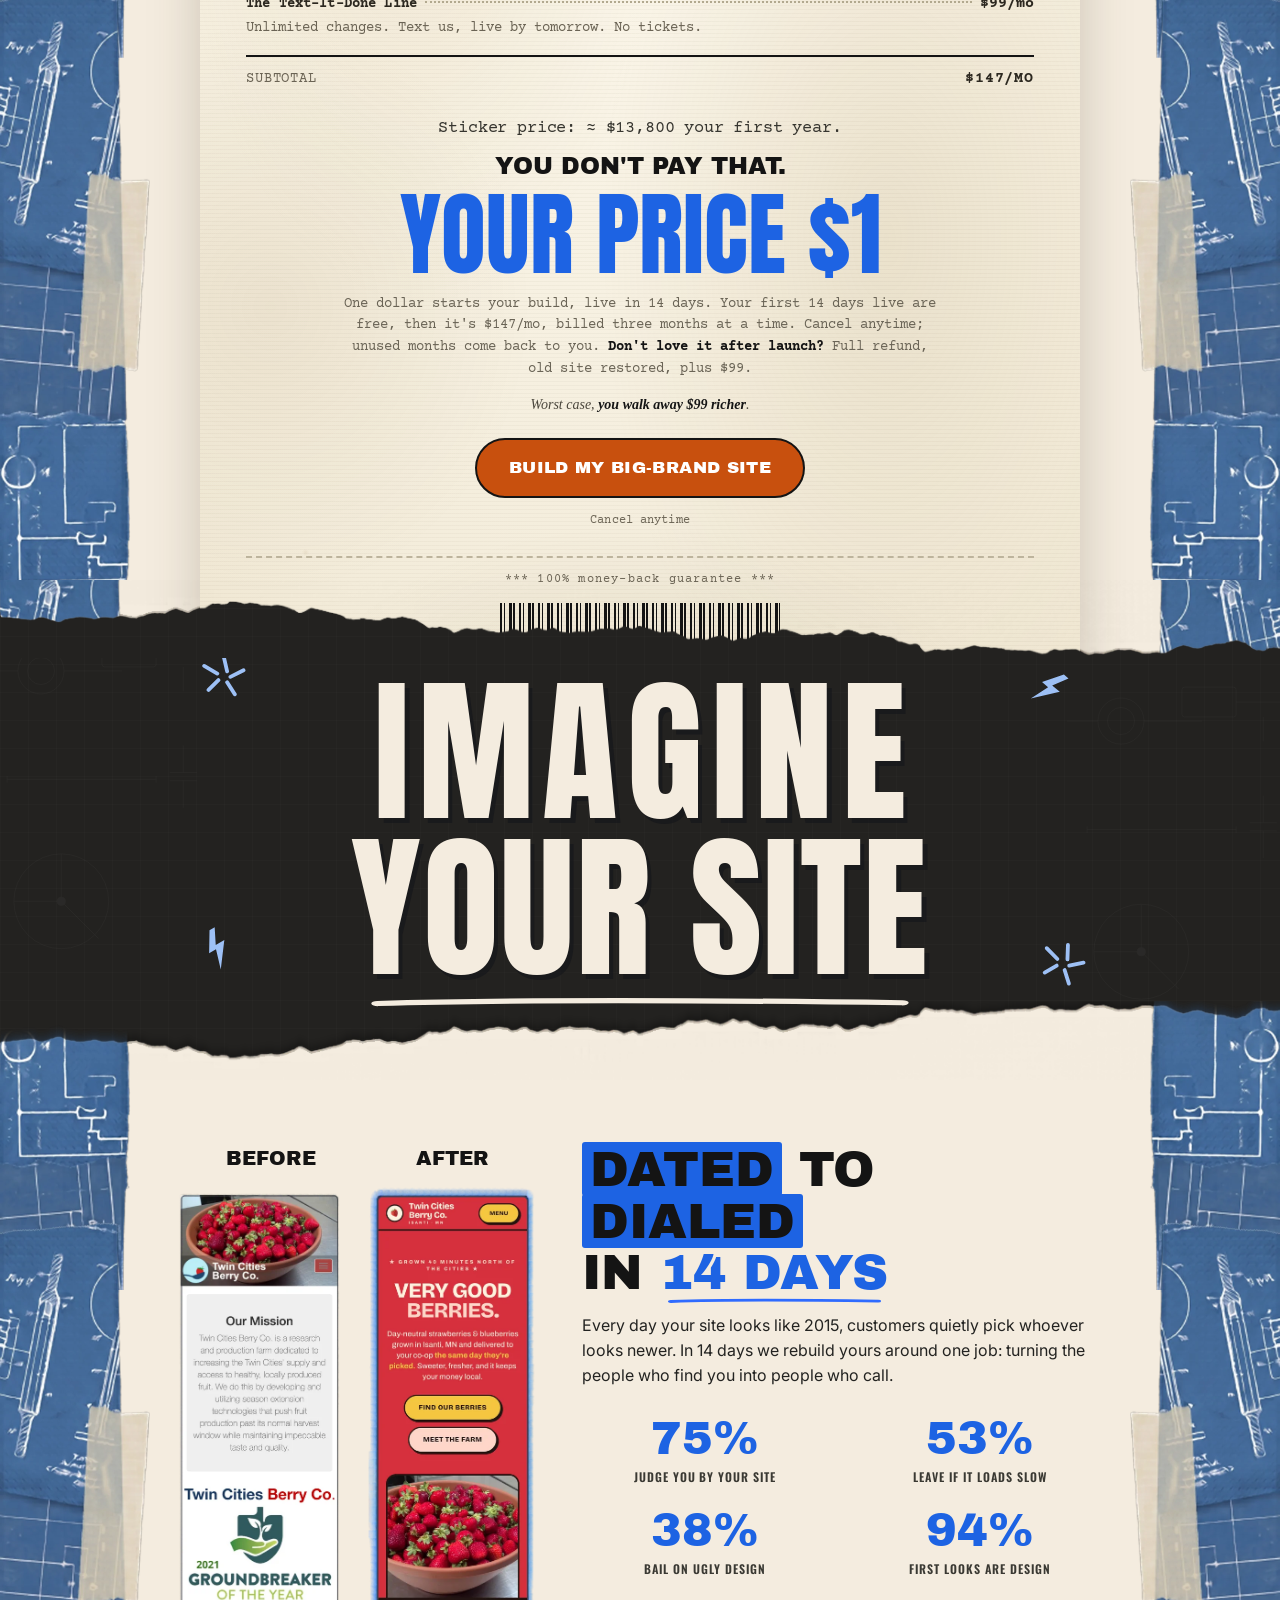
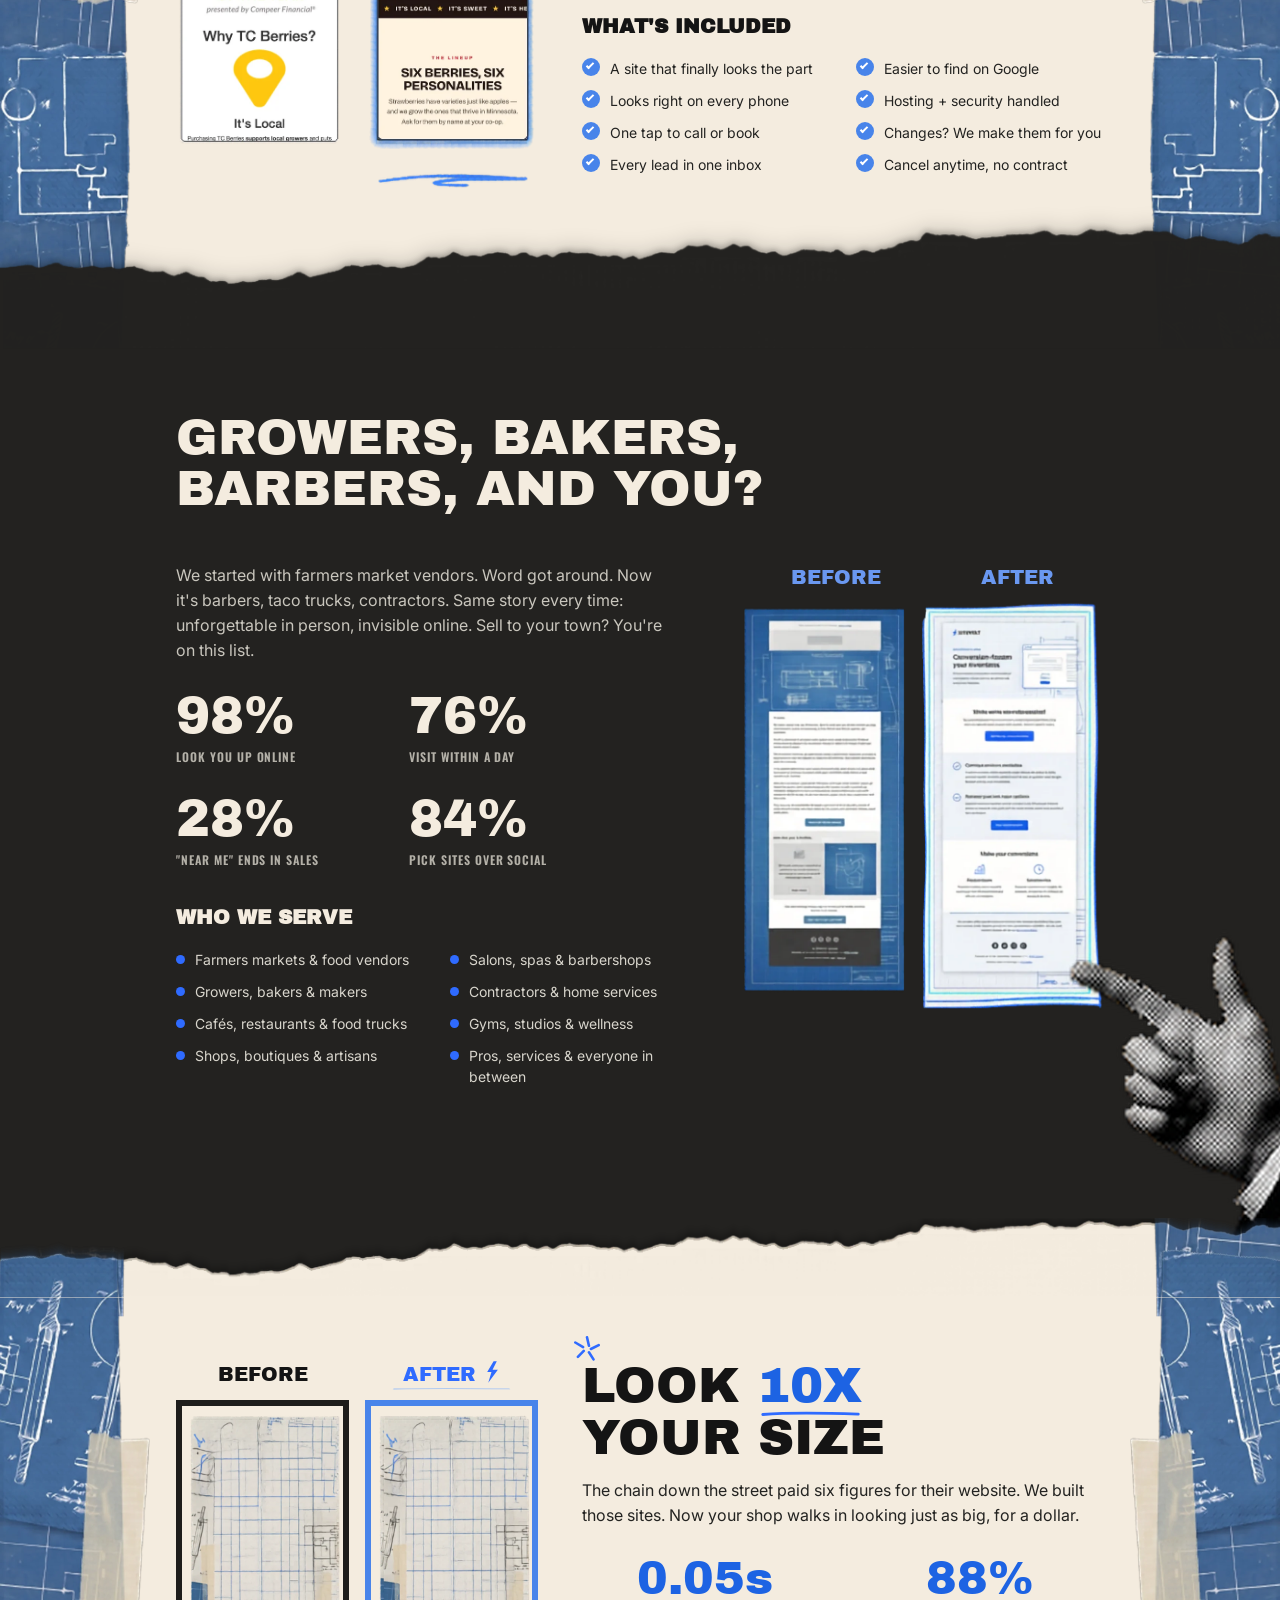
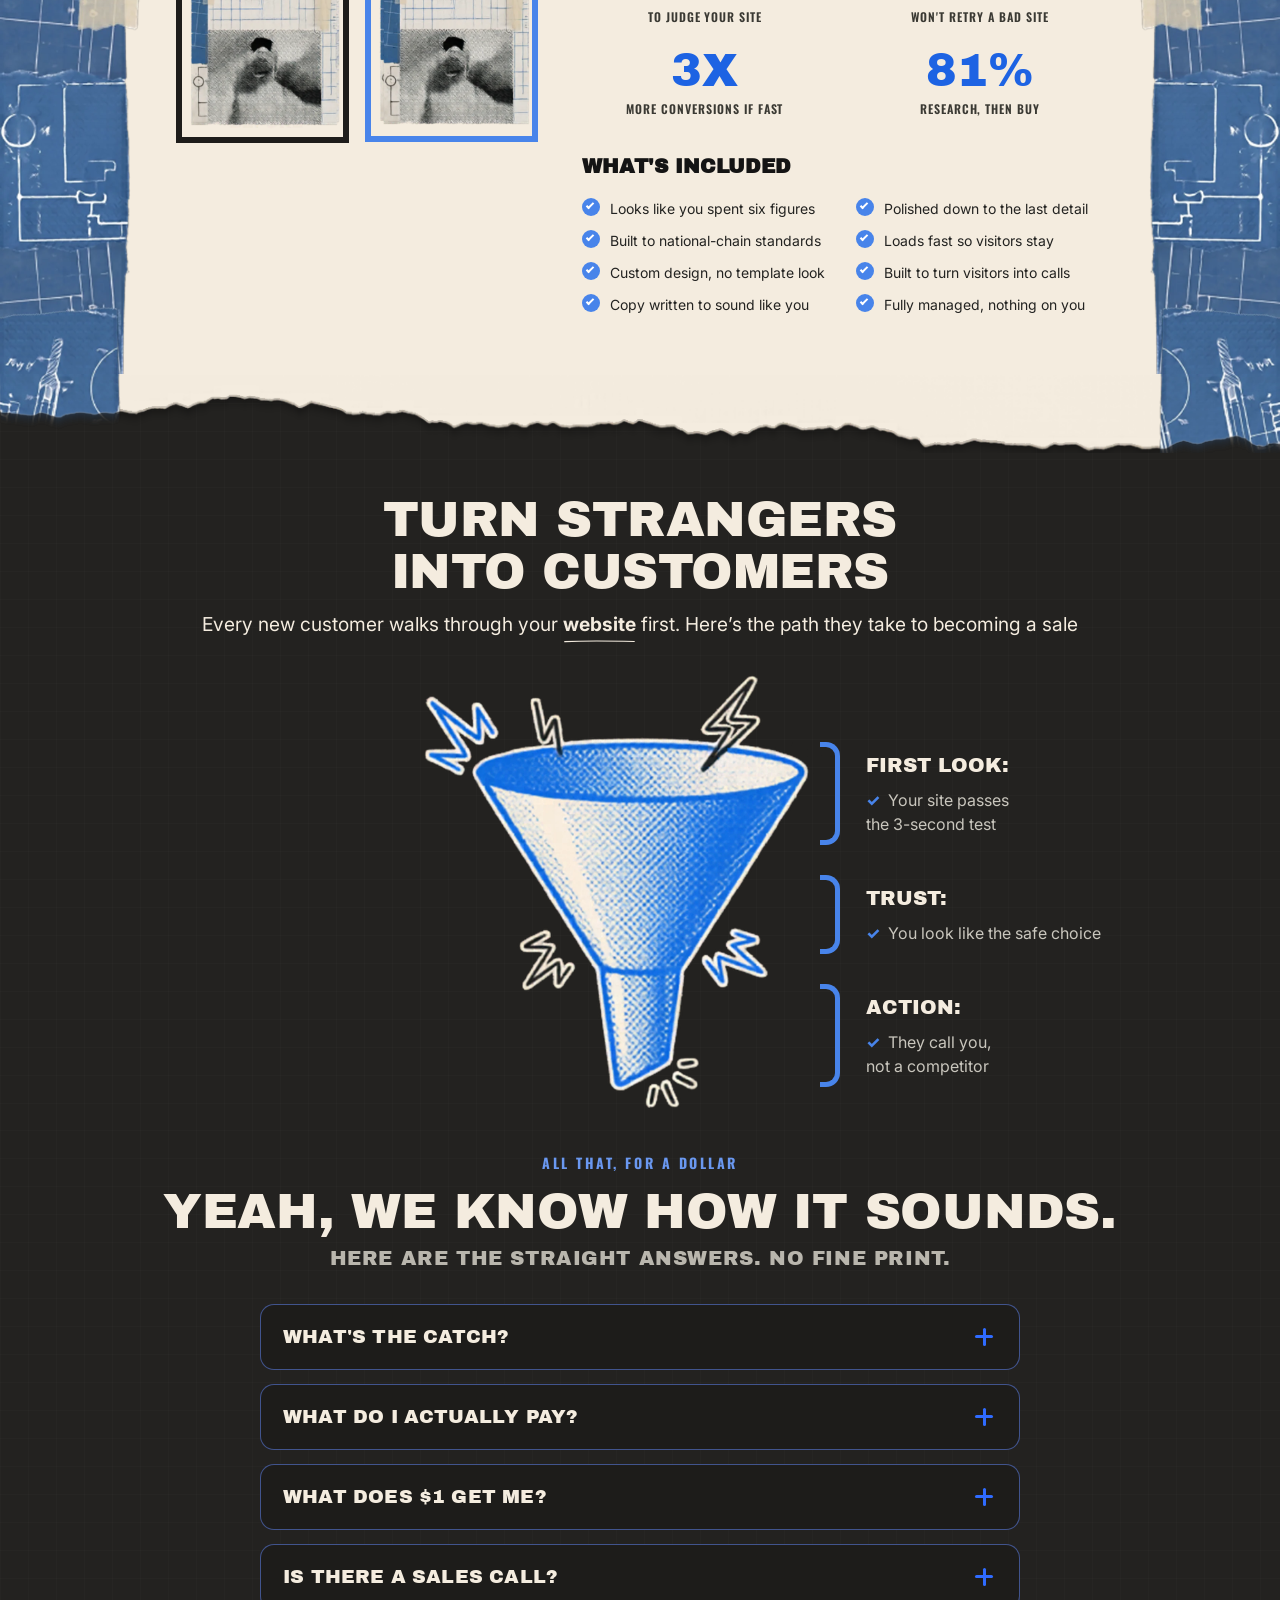
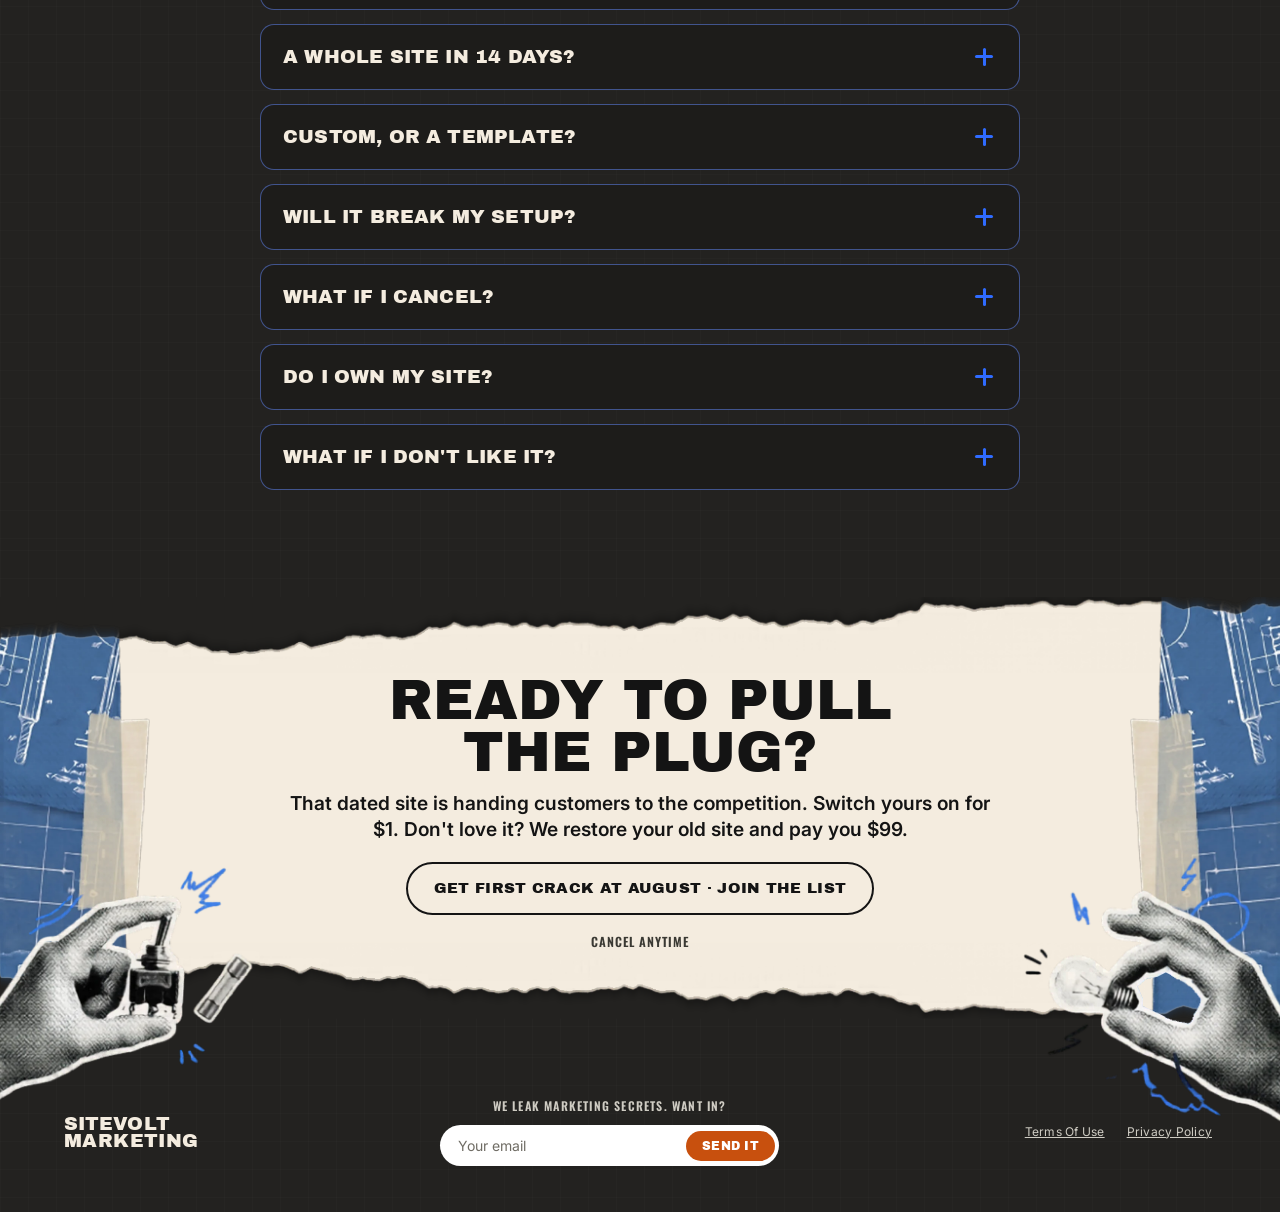
==== commit 8a9b8a59: "Sync from main repo @56d2669: restore founders copy + pricing/refund/CTA updates" ====
--- a/index.html
+++ b/index.html
@@ -83,7 +83,7 @@
           <li><span class="tick" aria-hidden="true"></span>SEO Optimized</li>
         </ul>
         <div class="hero__cta">
-          <a href="#final-cta" class="pill hero__pill" data-spot-cta data-checkout>See What $1 Gets You</a>
+          <a href="#offer" class="pill hero__pill" data-spot-cta>See What $1 Gets You</a>
           <svg class="hero__arrow" viewBox="0 0 120 80" aria-hidden="true">
             <path d="M112 8 C108 38 84 58 30 64" fill="none"
                   stroke="var(--ink)" stroke-width="4.5" stroke-linecap="round"/>
@@ -172,7 +172,7 @@
         <p class="dialed__body">Hi, I'm CJ. <br class="dialed__body-br">And this is my wife, Morgan.</p>
         <p class="dialed__body dialed__body--turn">We're the two people who'll actually build your site. We spent a combined 10+ years driving <span class="ul-blue">$250M+</span> in online sales for big brands. Now we do it for businesses like yours: a custom site, written for you, live in 14 days. Agencies charge <s>$8,500</s>. <strong>We charge a dollar.</strong></p>
         <span class="quote-mark quote-mark--close" aria-hidden="true">&rdquo;</span>
-        <a href="#final-cta" class="pill dialed__pill" data-checkout>SEE WHAT $1 GETS YOU</a>
+        <a href="#offer" class="pill dialed__pill">SEE WHAT $1 GETS YOU</a>
         <svg class="dialed__pill-swash" viewBox="0 0 180 14" aria-hidden="true"><path d="M6 5 C56 2 130 3 174 5" fill="none" stroke="#2f6bff" stroke-width="4" stroke-linecap="round"/><path d="M36 11 C84 8 124 9 150 10" fill="none" stroke="#2f6bff" stroke-width="3.5" stroke-linecap="round"/></svg>
       </div>
       <div class="dialed__art">
@@ -334,7 +334,7 @@
           <li><span class="offer__row"><span class="offer__item">The Showroom Photo Set</span><span class="offer__dots"></span><span class="offer__price">$800</span></span><span class="offer__desc">Fresh shots of your best work. No stock, no phone pics.</span></li>
           <li><span class="offer__row"><span class="offer__item">The Plays-Nice Hookup</span><span class="offer__dots"></span><span class="offer__price">$1,200</span></span><span class="offer__desc">Plugs into your booking tool or CRM. Nothing new to learn.</span></li>
         </ul>
-        <p class="offer__total">&approx; <b><s>$8,500</s> $1</b></p>
+        <p class="offer__total"><b><s>$12,000</s> $1</b></p>
 
         <p class="offer__sched-label">Every month after</p>
         <ul class="offer__menu">
@@ -342,14 +342,14 @@
           <li><span class="offer__row"><span class="offer__item">The Numbers Report</span><span class="offer__dots"></span><span class="offer__price">$19/mo</span></span><span class="offer__desc">Traffic and leads, in your inbox monthly. No guessing.</span></li>
           <li><span class="offer__row"><span class="offer__item">The Text-It-Done Line</span><span class="offer__dots"></span><span class="offer__price">$99/mo</span></span><span class="offer__desc">Unlimited changes. Text us, live by tomorrow. No tickets.</span></li>
         </ul>
-        <p class="offer__total">&approx; <b>$147/mo</b></p>
+        <p class="offer__total"><b>$147/mo</b></p>
 
         <div class="offer__reveal">
-          <p class="offer__normal">Sticker price: &approx; $10,300 your&nbsp;first&nbsp;year.</p>
+          <p class="offer__normal">Sticker price: &approx; $13,800 your&nbsp;first&nbsp;year.</p>
           <p class="offer__strike">You don't pay that.</p>
           <p class="offer__big">YOUR PRICE $1</p>
           <div class="offer__copy">
-            <p class="offer__copy-body">One dollar starts your build. Test the real thing in 14 days, then it's $147/mo, billed quarterly. <b>Don't love it after launch?</b> Full refund, old site restored, plus&nbsp;$99.</p>
+            <p class="offer__copy-body">One dollar starts your build, live in 14 days. Your first 14 days live are free, then it's $147/mo, billed three months at a time. Cancel anytime; unused months come back to you. <b>Don't love it after launch?</b> Full refund, old site restored, plus&nbsp;$99.</p>
             <p class="offer__copy-body offer__copy-payoff"><i>Worst case, <b>you walk away $99&nbsp;richer</b>.</i></p>
           </div>
           <a href="#final-cta" class="pill offer__pill" data-checkout>BUILD MY BIG-BRAND SITE</a>
@@ -484,12 +484,12 @@
         <p class="cs__desc">The chain down the street paid six figures for their website. We
           built those sites. Now your shop walks in looking just as big, for a&nbsp;dollar.</p>
         <div class="cs__stats">
-          <!-- Forrester Research: every $1 invested in UX/design returns up to $100 (ROI of 9,900%) -->
-          <div class="cstat"><div class="cstat__num">$100</div><div class="cstat__cap">BACK PER $1 ON DESIGN</div></div>
+          <!-- Lindgaard et al., Behaviour & Information Technology (2006): visual appeal of a website is judged within ~50ms -->
+          <div class="cstat"><div class="cstat__num">0.05s</div><div class="cstat__cap">TO JUDGE YOUR SITE</div></div>
           <!-- Widely-cited usability research: 88% of online consumers won't return after a bad experience -->
           <div class="cstat"><div class="cstat__num">88%</div><div class="cstat__cap">WON'T RETRY A BAD SITE</div></div>
-          <!-- Portent: a site loading in 1s converts up to 3x higher than one loading in 5s -->
-          <div class="cstat"><div class="cstat__num">3X</div><div class="cstat__cap">MORE SALES IF IT'S FAST</div></div>
+          <!-- Portent (2019): a site loading in 1s has up to 3x the conversion rate of one loading in 5s -->
+          <div class="cstat"><div class="cstat__num">3X</div><div class="cstat__cap">MORE CONVERSIONS IF FAST</div></div>
           <!-- GE Capital Retail Bank study: 81% of shoppers research online before they buy -->
           <div class="cstat"><div class="cstat__num">81%</div><div class="cstat__cap">RESEARCH, THEN BUY</div></div>
         </div>
@@ -547,7 +547,7 @@
         </details>
         <details class="faq__item">
           <summary class="faq__q">What do I actually pay?<span class="faq__sign" aria-hidden="true"></span></summary>
-          <div class="faq__a">Nothing for the first <strong>14 days</strong>. Live with the site, use it, kick the tires. After that it's <strong>$147/mo</strong>, less than most people spend on coffee. Your first charge covers your next two months, then it's billed quarterly, always paid in advance. That includes hosting, security, your domain, daily backups, unlimited changes, and a monthly report on how your site's performing. No contract. Cancel anytime.</div>
+          <div class="faq__a">Nothing for your first <strong>14 days live</strong>. Use the site, kick the tires. After that it's <strong>$147/mo</strong>, billed three months at a time ($441), always paid in advance. That includes hosting, security, your domain, daily backups, unlimited changes, and a monthly report on how your site's performing. Cancel anytime and <strong>we refund every month you haven't used</strong> &mdash; leave one month into a quarter, get two months back. No contract.</div>
         </details>
         <details class="faq__item">
           <summary class="faq__q">What does $1 get me?<span class="faq__sign" aria-hidden="true"></span></summary>
@@ -571,7 +571,11 @@
         </details>
         <details class="faq__item">
           <summary class="faq__q">What if I cancel?<span class="faq__sign" aria-hidden="true"></span></summary>
-          <div class="faq__a">No hostage games. <strong>No contract. Cancel anytime.</strong> If you leave, we put your old website back exactly the way it was, like you never left. Your <strong>domain and content are yours</strong> from day one. We're betting you'll stay because the work is good, not because you're locked in.</div>
+          <div class="faq__a">No hostage games. <strong>No contract. Cancel anytime.</strong> We refund any months you've paid for but not used, and we put your old website back exactly the way it was, like you never left. Your <strong>domain and content are yours</strong> from day one. We're betting you'll stay because the work is good, not because you're locked in.</div>
+        </details>
+        <details class="faq__item">
+          <summary class="faq__q">Do I own my site?<span class="faq__sign" aria-hidden="true"></span></summary>
+          <div class="faq__a">The site is yours while you're with us, and your <strong>domain, words, and photos are yours forever</strong> &mdash; they go wherever you go. The one thing that stays ours is the design itself; that's what your monthly keeps live, managed, and improving. <strong>If you cancel, we put your old site back</strong> exactly the way it was and refund any months you never used.</div>
         </details>
         <details class="faq__item">
           <summary class="faq__q">What if I don't like it?<span class="faq__sign" aria-hidden="true"></span></summary>
@@ -594,7 +598,7 @@
           <h2 class="fcta__title">READY TO PULL THE PLUG?</h2>
           <p class="fcta__sub">That dated site is handing customers to the competition. Switch yours
             on for $1. Don't love it? We restore your old site and pay you $99.</p>
-          <a href="#footer" class="pill pill--ghost" data-spot-cta data-checkout>See What $1 Gets You</a>
+          <a href="#offer" class="pill pill--ghost" data-spot-cta data-checkout>BUILD MY BIG-BRAND SITE</a>
           <p class="fcta__recap"><span class="nowrap">Cancel anytime</span></p>
         </div>
       </div>
